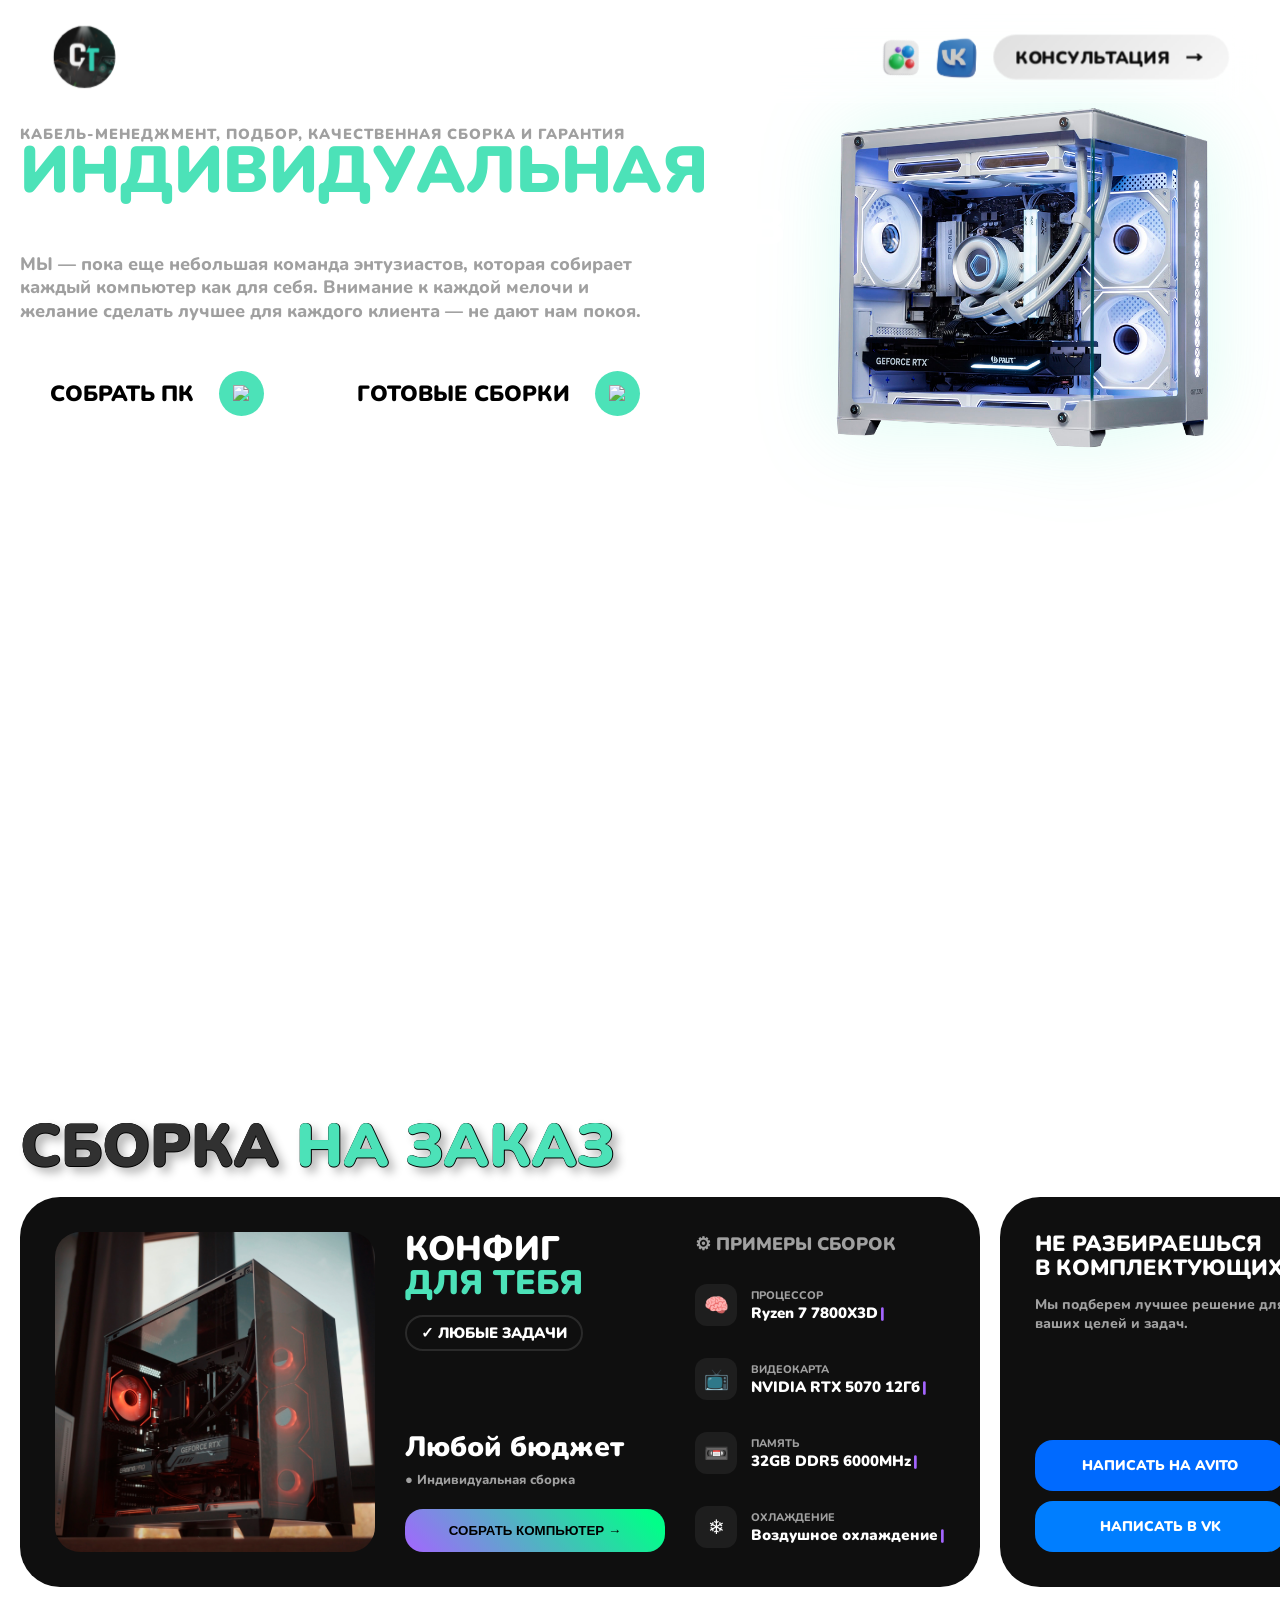
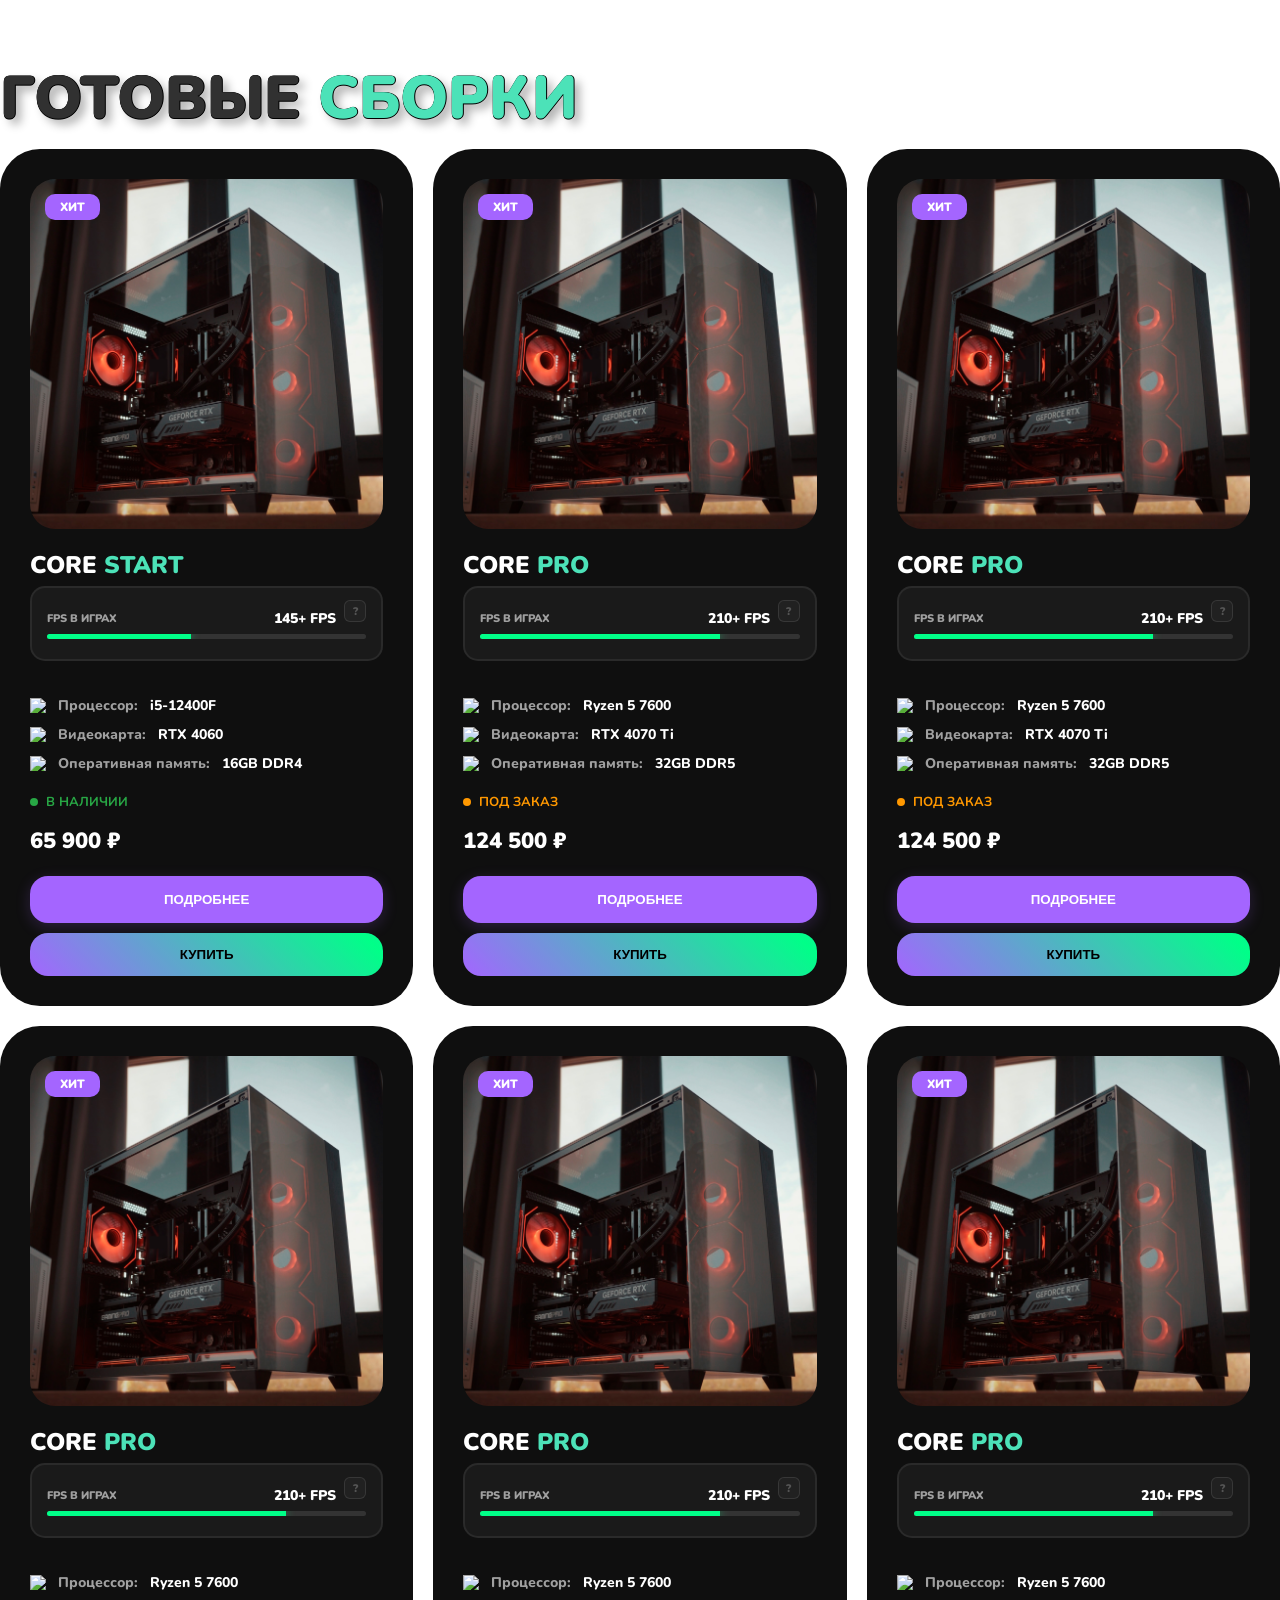
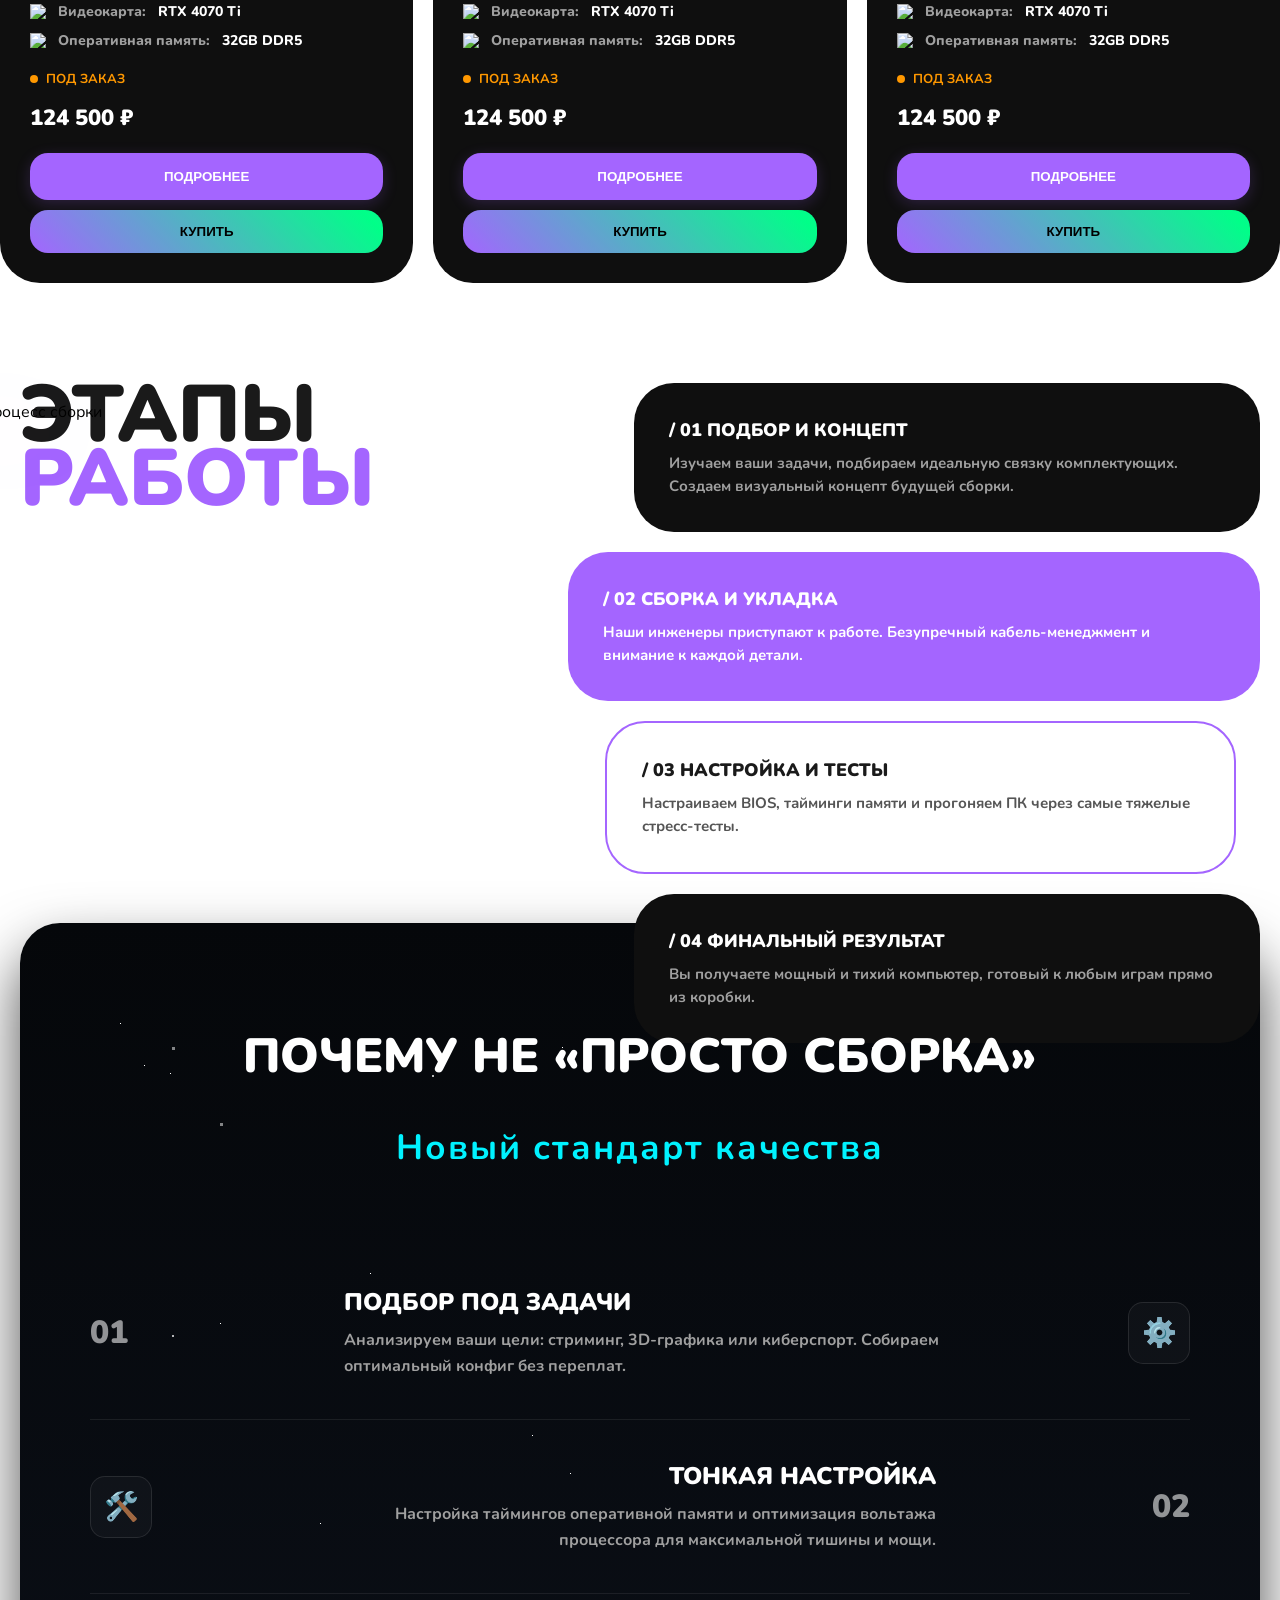
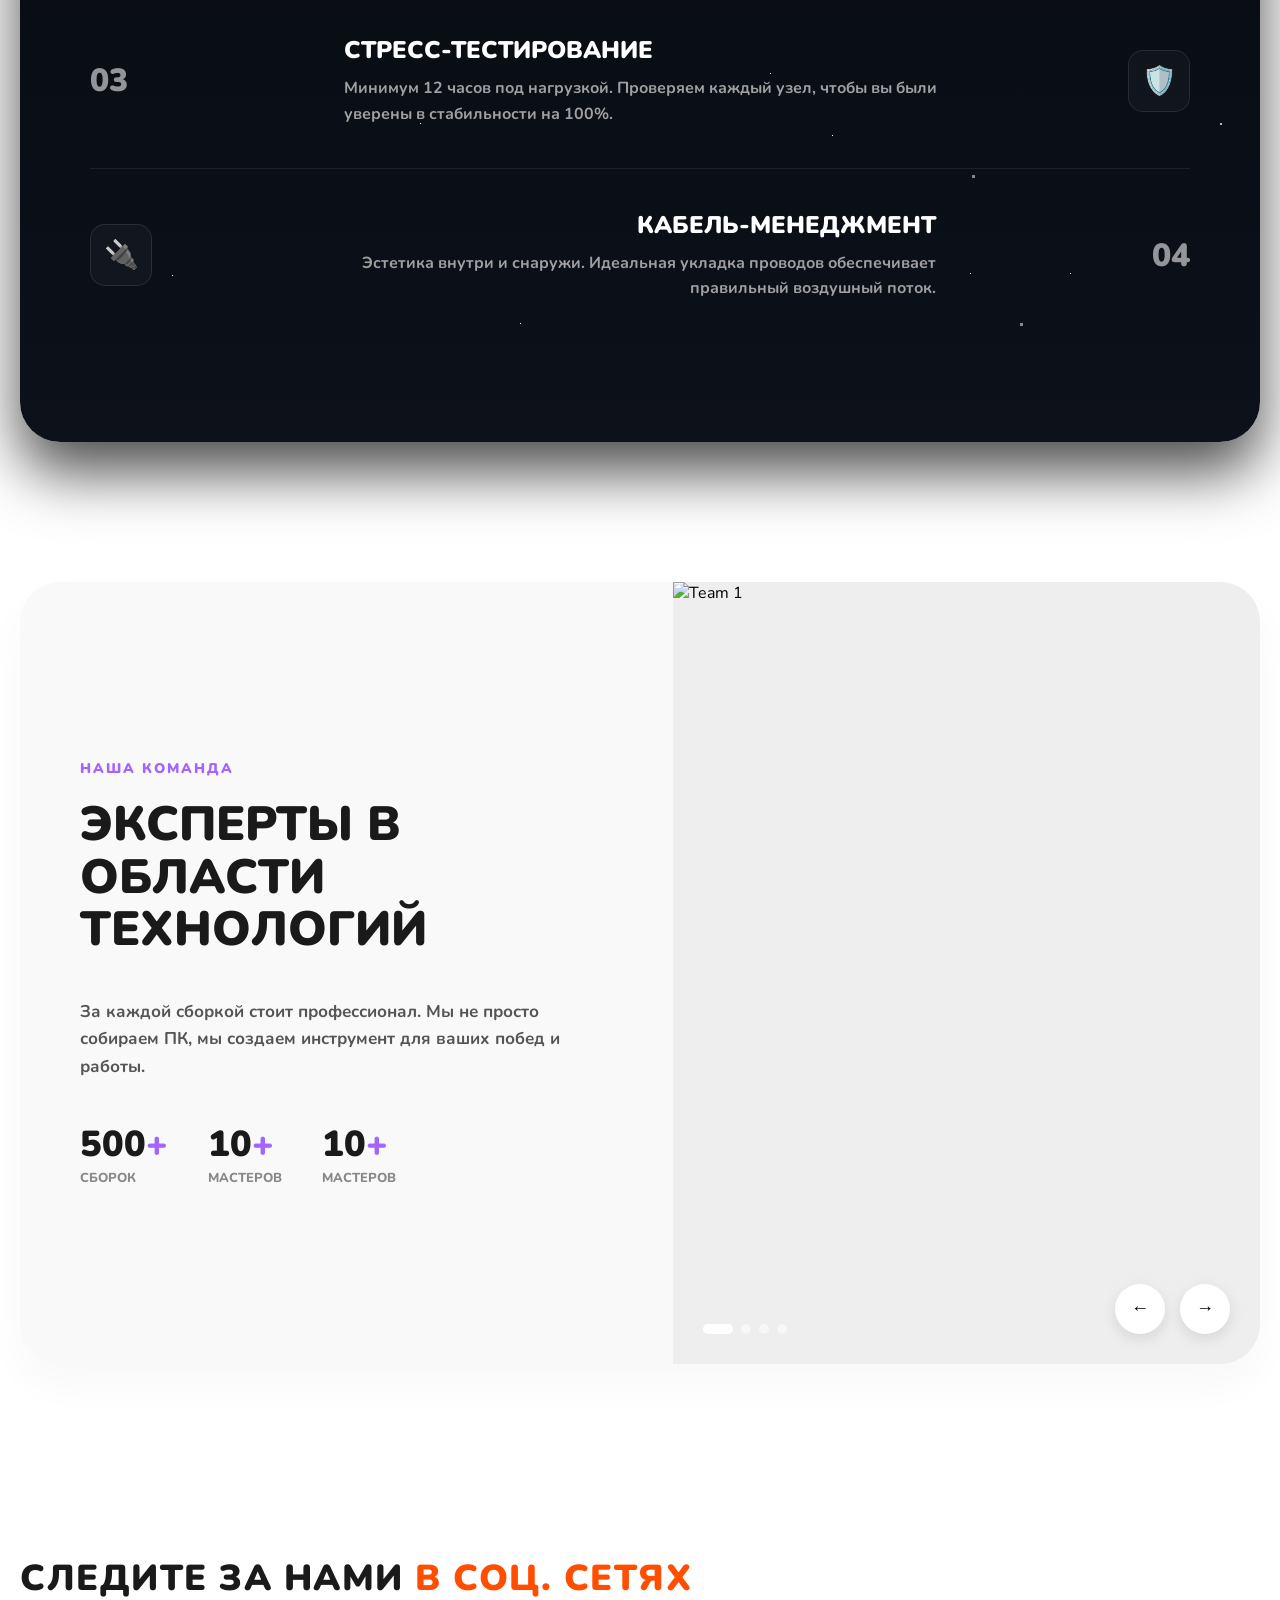
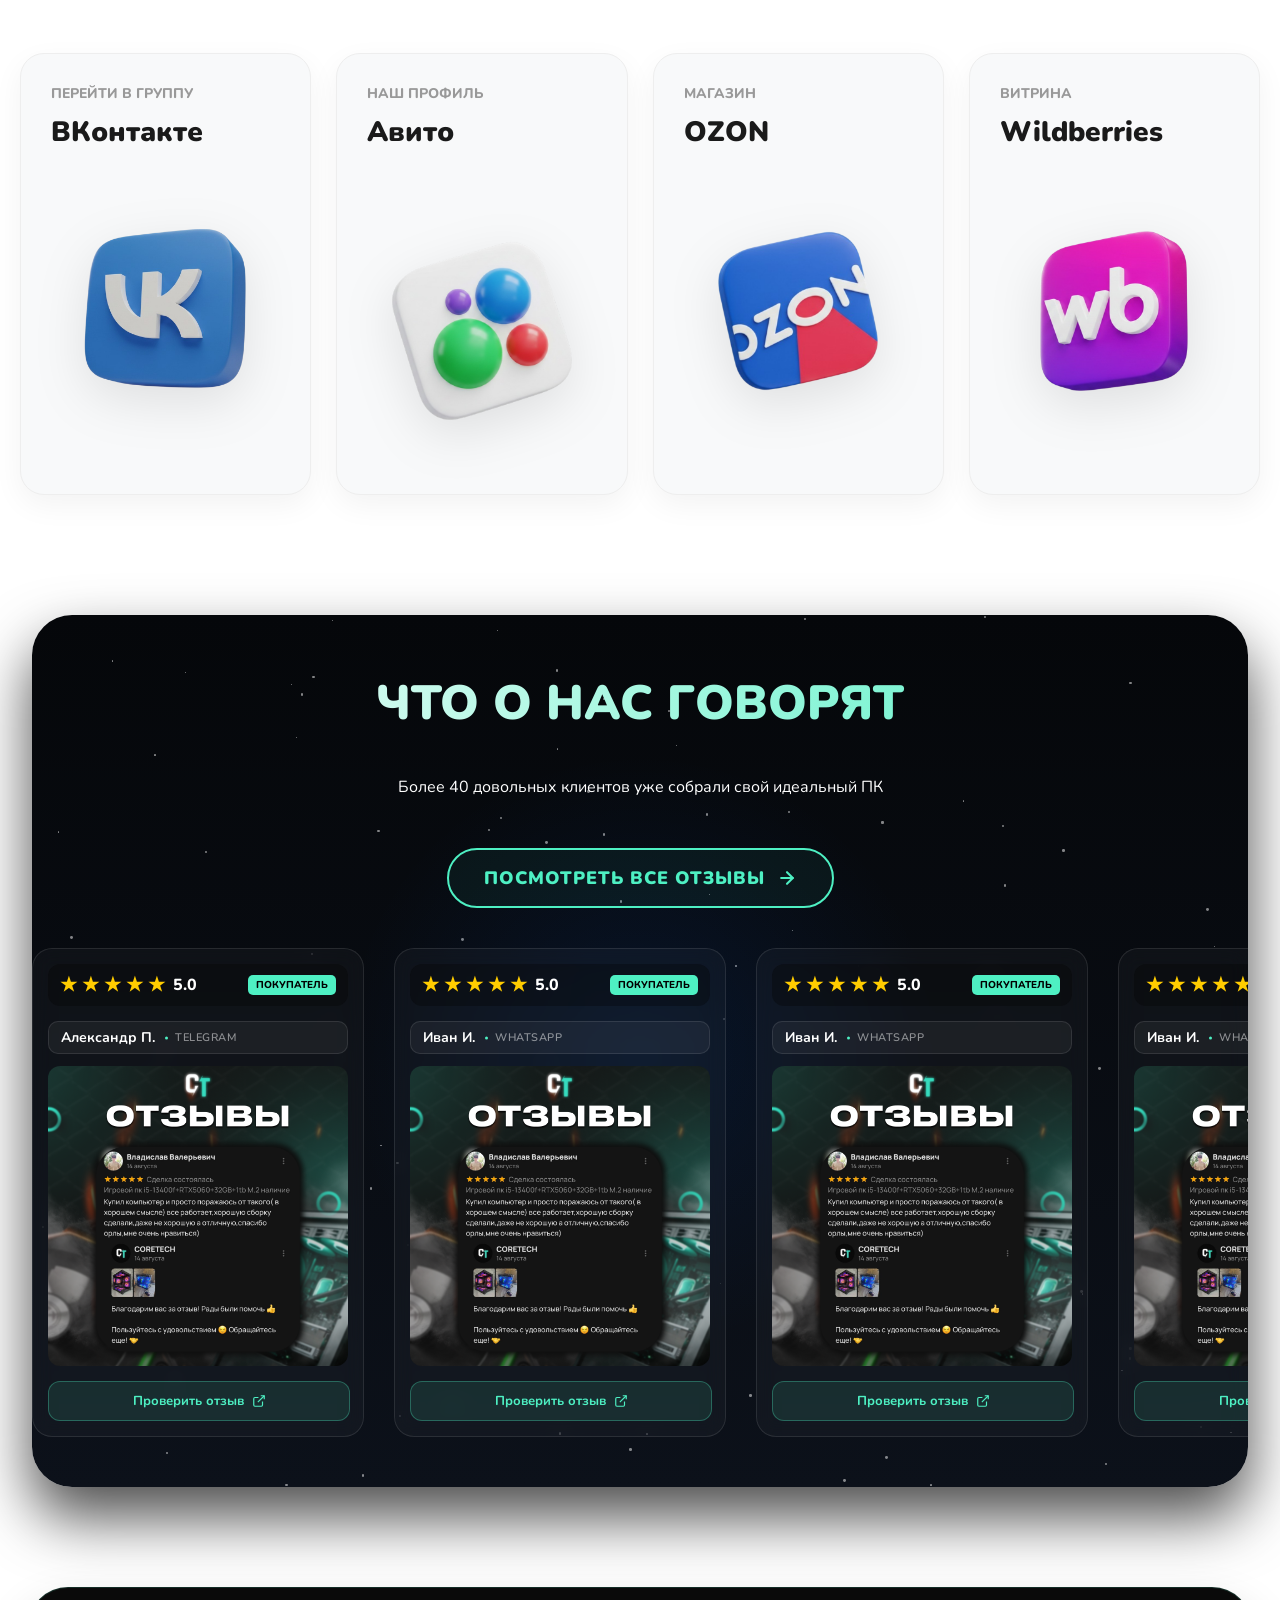
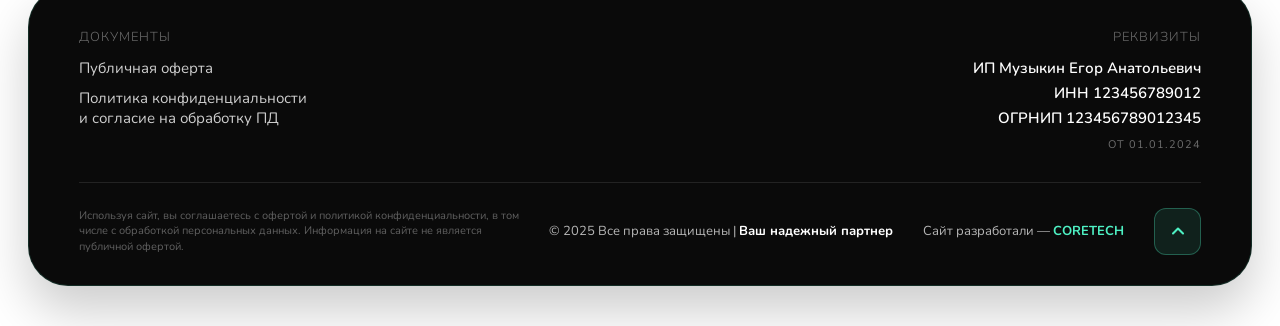
==== CORETECH_SITE/Web/Dev/Anton/index.html @ 1b19d65f "Развернул проект бизнес логики, тестирование Api внутри HTML" ====
<!DOCTYPE html>
<html lang="ru">
<head>
    <meta charset="UTF-8">
    <meta name="viewport" content="width=device-width, initial-scale=1.0">
    <title>Игровые компьютеры от CORETECH</title>
    <link href="https://fonts.googleapis.com/css2?family=Nunito:wght@800;900&display=swap" rel="stylesheet">
</head>
<body>

    <div class="bg-container">
        <div class="main-background"></div>
    </div>

    <style id="header-styles">
        .site-header {
            width: calc(100% - 40px);
            max-width: 1000px; 
            margin: 20px auto; 
            background: rgba(255, 255, 255, 0); /* Прозрачная в начале */
            border-radius: 50px;
            padding: 10px 25px;
            display: flex;
            align-items: center;
            justify-content: space-between;
            box-shadow: 0 4px 20px rgba(0,0,0,0);
            box-sizing: border-box;
            position: fixed;
            top: 0;
            left: 50%;
            /* Добавляем scale(1.05) для увеличения вверху */
            transform: translateX(-50%) scale(1.24); 
            z-index: 9999;
            /* Плавная анимация */
            transition: all 0.6s cubic-bezier(0.16, 1, 0.3, 1);
            backdrop-filter: blur(15px);
        }

        /* Когда скроллим — возвращаем масштаб 1 */
        .site-header.scrolled {
            background: rgba(255, 255, 255, 0.9); /* Делаем белый фон чуть прозрачным (0.9 вместо 1) */
            margin: 10px auto;
            transform: translateX(-50%) scale(1); 
            
            /* ПЛАВНЫЙ ПЕРЕХОД КРАЕВ: */
            /* 1. Блюр фона (уже есть, но закрепим) */
            backdrop-filter: blur(10px);
            -webkit-backdrop-filter: blur(10px);
            
            /* 2. Тень с большим размытием, которая создает эффект "дымки" вокруг */
            box-shadow: 0 10px 50px rgba(0, 0, 0, 0.08); 
            
            /* 3. Тонкая, почти прозрачная граница, чтобы край не был резким */
            border: 1px solid rgba(255, 255, 255, 0.3);
        }

        /* Стили для круглого лого без фильтров */
        .header-logo {
            width: 50px;
            height: 50px;
            border-radius: 50%;
            overflow: hidden;
            border: 2px solid rgba(255,255,255,0.2);
        }

        .header-logo img {
            width: 100%;
            height: 100%;
            object-fit: cover;
            filter: none !important; /* Убираем белый прямоугольник */
        }

        /* ПРИНЦИПИАЛЬНО: Убираем инверсию, которая делала логотип белым прямоугольником */
        .site-header:not(.scrolled) .header-logo img {
            filter: none !important; /* Отключаем негатив/белый цвет */
        }

        /* Изменяем рамку круга, когда шапка становится белой при скролле */
        .site-header.scrolled .header-logo {
            border: 2px solid #f0f0f0;
        }

        .header-nav { display: flex; gap: 17px; }

        .header-nav a {
            text-decoration: none;
            color: #ffffff;
            font-weight: 900;
            font-size: 13px;
            text-transform: uppercase;
            /* Плавность для цвета, рамки и фона */
            transition: all 0.3s ease; 
            /* Отступы, чтобы рамочка не прилипала к буквам */
            padding: 4px 5.5px;
            border-radius: 15px;
            /* Прозрачная рамка, чтобы текст не дергался при наведении */
            border: 1px solid transparent;
            display: inline-block;
        }

        .header-nav a:hover {
            color: #4ef0c3;
            /* Вместо прыжка вверх — появление рамки и легкого фона */
            border: 1px solid rgba(78, 240, 195, 0.4);
            background: rgba(78, 240, 195, 0.1);
            text-shadow: 0 0 15px rgba(78, 240, 195, 0.5);
        }

        .site-header.scrolled .header-nav a {
            color: #1a1a1a;
        }

        /* Рамка для темного режима при скролле */
        .site-header.scrolled .header-nav a:hover {
            border: 1px solid rgba(0, 0, 0, 0.1);
            background: rgba(0, 0, 0, 0.05);
        }

        .header-actions { display: flex; align-items: center; gap: 15px; }

        .social-circle1 {
            width: 30px; height: 30px; border-radius: 50%;
            border: 0px solid rgba(255, 255, 255, 0.3);
            display: flex; align-items: center; justify-content: center;
            transition: all 0.5s cubic-bezier(0.175, 0.885, 0.32, 1.275); /* Пружинистый эффект */
        }

        .social-circle1:hover {
            transform: scale(1.15) rotate(5deg); /* Увеличение и легкий наклон */
            background: rgba(255, 255, 255, 0.1); /* Легкая подсветка фона */
            border-color: #ffffff;
            box-shadow: 0 5px 15px rgba(255, 255, 255, 0.2); /* Тень вокруг круга */
        }

        .social-circle1 img {
            transition: transform 0.4s ease;
        }

        .social-circle1:hover img {
            transform: scale(1.1); /* Сама иконка внутри тоже чуть растет */
        }

        .site-header.scrolled .social-circle1 {
            border: 1px solid #f0f0f0;
        }

        .social-circle1 img { width: 65px; height: 65px; transform: rotate(18deg);}

        .social-circle2 {
            width: 30px; height: 30px; border-radius: 50%;
            border: 0px solid rgba(255, 255, 255, 0.3);
            display: flex; align-items: center; justify-content: center;
            transition: all 0.5s cubic-bezier(0.175, 0.885, 0.32, 1.275); /* Пружинистый эффект */
        }

        .social-circle2:hover {
            transform: scale(1.15) rotate(5deg); /* Увеличение и легкий наклон */
            background: rgba(255, 255, 255, 0.1); /* Легкая подсветка фона */
            border-color: #ffffff;
            box-shadow: 0 5px 15px rgba(255, 255, 255, 0.2); /* Тень вокруг круга */
        }

        .social-circle2 img {
            transition: transform 0.4s ease;
        }

        .social-circle2:hover img {
            transform: scale(1.1); /* Сама иконка внутри тоже чуть растет */
        }

        .site-header.scrolled .social-circle2 {
            border: 1px solid #f0f0f0;
        }

        .social-circle2 img { width: 55px; height: 55px;}

        .btn-consult {
        /* Основные параметры */
        background: linear-gradient(-45deg, #ffffff, #f0f0f0, #ffffff, #e0e0e0);
        background-size: 400% 400%; /* Нужно для анимации перелива */
        color: #0f0f0f;
        padding: 8px 18px;
        border-radius: 30px;
        text-decoration: none;
        font-weight: 900;
        font-size: 14px;
        text-transform: uppercase;
        display: flex;
        align-items: center;
        gap: 10px;
        
        backface-visibility: hidden; /* Скрывает микро-сдвиги задней плоскости */
        transform: translateZ(0);     /* Принудительно включает аппаратное ускорение */
        -webkit-font-smoothing: subpixel-antialiased; /* Улучшает отрисовку шрифта */
        will-change: transform;       /* Подготавливает браузер к анимации */

        transition: transform 0.4s cubic-bezier(0.4, 0, 0.2, 1), 
                    box-shadow 0.4s ease, 
                    background-position 0.5s ease;
        }

        /* Эффект при наведении */
        .btn-consult:hover {
            transform: scale(1.05); /* Чуть-чуть увеличивается */
            background-position: 100% 50%; /* Запускает перелив градиента */
            
            /* Подсветка (внешнее свечение) */
            box-shadow: 0 0 20px rgba(255, 255, 255, 0.6), 
                        0 0 40px rgba(255, 255, 255, 0.2);
            
            color: #000; /* Делаем текст чуть четче */
        }

        /* Состояние кнопки при скролле (когда шапка белая) */
        .site-header.scrolled .btn-consult {
            background: linear-gradient(-45deg, #0f0f0f, #2a2a2a, #0f0f0f, #1a1a1a);
            background-size: 400% 400%;
            color: #ffffff;
            box-shadow: none;
        }

        .site-header.scrolled .btn-consult:hover {
            transform: scale(1.05);
            background-position: 100% 50%;
            /* Подсветка для темной кнопки */
            box-shadow: 0 0 23px rgba(0, 0, 0, 0.2);
        }

        /* Анимация стрелочки внутри кнопки */
        .btn-consult span {
            display: inline-block; /* Обязательно для трансформаций */
            margin-left: 0px;      /* Отступ от текста */
            
            /* РАЗМЕР И ЖИРНОСТЬ */
            font-size: 20px;       /* Увеличивает размер самой стрелки */
            font-weight: 900;      /* Делает её жирнее (если шрифт поддерживает) */
            
            /* ДОПОЛНИТЕЛЬНАЯ ЖИРНОСТЬ (если font-weight не хватает) */
            -webkit-text-stroke: 1px currentColor; /* "Обводка" для придания толщины */
            
            transition: transform 0.3s ease;
            line-height: 1;        /* Чтобы стрелка не задирала высоту кнопки */
        }

        .btn-consult:hover span {
            transform: translateX(4px);
        }

    /* Сама анимация перелива (плавное движение градиента) */
    @keyframes gradientShift {
        0% { background-position: 0% 50%; }
        50% { background-position: 100% 50%; }
        100% { background-position: 0% 50%; }
    }

    /* Применяем анимацию перелива постоянно или только при наведении */
    .btn-consult:hover {
        animation: gradientShift 3s ease infinite;
    }

        .site-header.scrolled .btn-consult {
            background: #0f0f0f;
            color: #ffffff;
        }

        /* Контейнер звезд теперь закреплен на весь экран */
    .star-field {
        position: fixed;
        top: 0;
        left: 0;
        width: 100vw;
        height: 100vh;
        pointer-events: none; /* Пропускает клики мыши сквозь себя */
        overflow: hidden;
        z-index: 0; /* Опускаем на самый нижний слой, чтобы они летели строго за текстом и карточками */
    }

    /* Сама падающая звезда */
    .falling-star {
        position: absolute;
        top: -50px;
        width: 2px;
        height: 50px;
        background: linear-gradient(to bottom, rgba(147, 51, 234, 0), rgba(147, 51, 234, 0.7));
        border-radius: 50%;
        opacity: 0;
        pointer-events: none;
        animation: fall linear infinite;
    }

    /* Светящаяся точка на конце */
    .falling-star::after {
        content: '';
        position: absolute;
        bottom: 0;
        left: 50%;
        transform: translateX(-50%);
        width: 4px;
        height: 4px;
        background: #9333ea;
        border-radius: 50%;
        box-shadow: 0 0 12px 2px rgba(147, 51, 234, 1);
    }

    /* Анимация падения */
    @keyframes fall {
        0% {
            transform: translateY(0) translateX(0) rotate(-25deg);
            opacity: 0;
        }
        10% {
            opacity: 1;
        }
        90% {
            opacity: 1;
        }
        100% {
            /* Изменили на 100vh, чтобы они гарантированно долетали до конца экрана при скролле */
            transform: translateY(105vh) translateX(400px) rotate(-25deg);
            opacity: 0;
        }
    }
    </style>

    <script>
        window.addEventListener('scroll', function() {
            const header = document.querySelector('.site-header');
            if (window.scrollY > 50) {
                header.classList.add('scrolled');
            } else {
                header.classList.remove('scrolled');
            }
        });
    </script>
    
</head>

<body>
    <header class="site-header">
        <div class="header-logo">
            <img src="images/logo_ct.png" alt="CT">
        </div>

        <nav class="header-nav">
            <a href="#">Каталог ПК</a>
            <a href="#">Этапы работы</a>
            <a href="#">Фото</a>
            <a href="#">Команда</a>
            <a href="#">Новости</a>
            <a href="#">Отзывы</a>
        </nav>


        
    <div class="header-actions">
        <div class="social-circle1">
            <a href="https://vk.com/coretech_pc" target="_blank" style="display: flex; width: 100%; height: 100%; align-items: center; justify-content: center; text-decoration: none;">
                <img src="images/mini_logo_avito.png" alt="Avito">
            </a>
        </div>
        
        <div class="social-circle2">
            <a href="https://vk.com/coretech_pc" target="_blank" style="display: flex; width: 100%; height: 100%; align-items: center; justify-content: center; text-decoration: none;">
                <img src="images/mini_logo_vk.png" alt="VK">
            </a>
        </div>
        
        <a href="#" class="btn-consult">
            Консультация <span>→</span>
        </a>
    </div>

    </header>
    <style>
        :root {
            --bg-color: transparent;
            --card-bg: #0f0f0f;
            --accent-purple: #a465ff;
            --accent-mint: #4ce2b8; /* Added for the new Hero section */
            --text-white: #ffffff;
            --text-gray: #a0a0a0;
            --blue-vk: #007eff;
            --blue-avito: #006aff;
        }
        /* Контейнер фона — теперь он не фиксированный, а абсолютный */
        .bg-container {
            position: absolute;
            top: 0;
            left: 0;
            width: 100%;
            height: 110vh; /* Высота чуть больше одного экрана */
            z-index: -1;
            overflow: hidden;
            background: #ffffff; /* Фон страницы под картинкой */
        }

        .main-background {
            position: absolute;
            top: 0;
            left: 0;
            width: 100%;
            height: 100%; /* Картинка занимает весь контейнер */
            background-image: url('images/fon2.png');
            background-size: cover;
            background-position: center top;
            background-repeat: no-repeat;
            
            /* Плавное, многоступенчатое размытие */
            -webkit-mask-image: linear-gradient(to bottom, 
                rgba(0,0,0,1) 0%,      /* Полностью видно в самом верху */
                rgba(0,0,0,1) 50%,     /* Держим плотность до середины первого экрана */
                rgba(0,0,0,0.8) 70%,   /* Начинаем очень легкое затухание */
                rgba(0,0,0,0.3) 85%,   /* Сильное размытие к краю */
                rgba(0,0,0,0) 100%     /* В самом низу — абсолютный ноль (линии не будет) */
            );
            mask-image: linear-gradient(to bottom, 
                rgba(0,0,0,1) 0%, 
                rgba(0,0,0,1) 50%, 
                rgba(0,0,0,0.8) 70%, 
                rgba(0,0,0,0.3) 85%, 
                rgba(0,0,0,0) 100%
            );
        }

/* Убедись, что у body нет своего фона, который все портит */
body {
    background-color: #ffffff !important;
    margin: 0;
    padding: 0;
}
        body {
            overflow-x: hidden;
            font-family: 'Nunito', sans-serif;
            margin: 0;
            padding: 0;
            display: flex;
            flex-direction: column;
            align-items: center; 
            min-height: 100vh;
            background-color: #ffffff;
        }

        

        

        .hero-section {
            width: 100%;
            max-width: 1300px;
            margin: 0 auto;
            padding: 120px 20px 60px 20px;
            display: flex;
            align-items: center;
            justify-content: space-between;
            box-sizing: border-box;
            position: relative;
            height: 1300px; /* Занимает весь экран */
            overflow: hidden;
}

        .container { 
            width: 100%;
            max-width: 100%; 
            background: #ffffff; 
            display: flex;
            flex-direction: column;
            align-items: center;
            box-sizing: border-box;
            margin: 0 auto;
            position: relative;
            z-index: 5;
            padding: 80px 20px;
        }

        /* --- NEW HERO SECTION STYLES --- */
        .hero-section {
            width: 100%;
            max-width: 1300px;
            margin: 0 auto;
            display: flex;
            align-items: center; 
            justify-content: space-between;
            box-sizing: border-box;
            position: relative;
            height: 115vh; /* Высота всего фона */
            padding-bottom: 600px; /* ИЗМЕНЯЙ ЭТО ЧИСЛО, чтобы двигать текст выше или ниже */
            overflow: hidden;
}

        .hero-content { flex: 1; max-width: 750px; z-index: 2; }
        .hero-subtitle 
        { 
            font-size: 14.6px; 
            font-weight: 900; 
            text-transform: uppercase; 
            letter-spacing: 1px; 
            color: var(--text-gray); 
            margin: 0px 0px 0px 0px;
            line-height: 0.5;
            white-space: nowrap
        }        .hero-title 
        { 
            font-size: 65px;
            font-weight: 900; line-height: 1.0; 
            text-transform: uppercase; 
            margin: 0 0 0px 0;
            color:var(--accent-mint);
        }

        .hero-title2 
        { 
            font-size: 50px;
            font-weight: 900; 
            line-height: 1.0; 
            text-transform: uppercase; 
            margin: 0px 0px 0px 120px;
            color: var(--text-white); 
            white-space: nowrap
        }
        .hero-title span { color: var(--accent-mint); }
        .hero-description 
        { 
            font-size: 18px; 
            line-height: 1.3; 
            color: var(--text-gray);
            max-width: 650px;
            margin-bottom: 40px; 
            font-weight: 800; 
        }
        .hero-btns { display: flex; gap: 55px; flex-wrap: wrap; }
        .btn-hero {
            display: flex; align-items: center; gap: 25px; background: #ffffff; color: #000000;
            padding: 8px 8px 8px 30px; border-radius: 60px; text-decoration: none;
            font-weight: 900; font-size: 22px; text-transform: uppercase;
            transition: all 0.3s ease; box-shadow: 0 0 20px rgba(255, 255, 255, 0.15);
        }
        .btn-hero .arrow-icon {
            width: 45px; height: 45px; background: var(--accent-mint); border-radius: 50%;
            display: flex; align-items: center; justify-content: center; transition: transform 0.3s ease;
        }
        .btn-hero .arrow-icon img { width: 18px; height: 18px; }
        .btn-hero:hover { transform: translateY(-5px); box-shadow: 0 10px 30px rgba(78, 240, 195, 0.3); }
        .btn-hero:hover .arrow-icon { transform: rotate(-45deg); }

        .hero-image { flex: 1; display: flex; justify-content: flex-end; align-items: center; position: relative; }
        

        .container { 
            width: 100%;
            max-width: 100%; 
            background: #ffffff00; 
            display: flex;
            flex-direction: column;
            align-items: center;
            box-sizing: border-box;
            margin: 0 auto;
            position: relative;
            z-index: 5;
            padding: 80px 20px;
            padding-bottom: 10px;
            margin-top: -10px;
        }
        .widgets-wrapper, .catalog-section, .container > h1 {
            width: 100%;
            max-width: 1300px;
        }

        h1 {
            font-size: 60px;
            font-weight: 900;
            margin: 0 0 10px 0;
            color: #313131;
            
            /* Идеальная внешняя обводка без заезда внутрь букв */
            text-shadow:
                -0.5px -0.5px 0 #000000,  
                0.5px -0.5px 0 #000000,
                -0.5px  0.5px 0 #000000,
                6px 6px 10px rgba(0, 0, 0, 0.3);
        }

        h1 span { color: var(--accent-mint); }

        .widgets-wrapper {
            display: flex;
            gap: 20px;
            align-items: stretch; 
            width: 100%;
        }

        .card {
            background-color: var(--card-bg);
            border-radius: 40px;
            padding: 35px;
            color: var(--text-white);
            display: flex;
            box-sizing: border-box;
        }

        .main-widget {
            flex: 2.3;
            gap: 30px;
        }

        .pc-image-container {
            width: 320px;
            height: 320px;
            background: #222;
            border-radius: 25px;
            overflow: hidden;
            flex-shrink: 0;
        }

        .pc-image-container img {
            width: 100%;
            height: 100%;
            object-fit: cover;
            display: block;
        }

        .config-info {
            display: flex;
            flex-direction: column;
            justify-content: space-between;
            width: 260px;
            flex-shrink: 0;
        }

        .config-info h2 {
            font-size: 34px;
            font-weight: 900;
            margin: 0;
            text-transform: uppercase;
            line-height: 34px;
        }

        .config-info h2 span { color: var(--accent-mint); }

        .badge {
            display: inline-flex;
            border: 2px solid #2a2a2a;
            border-radius: 30px;
            padding: 6px 14px;
            font-size: 15px;
            font-weight: 900;
            margin-top: 15px;
        }

        .price-text {
            font-size: 28px;
            font-weight: 900;
            margin-bottom: 5px;
        }

        .sub-text {
            color: var(--text-gray);
            font-size: 13px;
            font-weight: 800;
            margin-bottom: 20px;
        }

        .btn-anchor {
            width: 100%;
            padding-top: 15px;
            margin-top: -15px;
        }

        .btn-purple {
            background: linear-gradient(45deg, #a465ff, #00ff88, #a465ff);
            background-size: 200% auto;
            color: #000; text-align: center; padding: 14px; border-radius: 18px;
            font-weight: 900; text-transform: uppercase; display: block;
            border: none; cursor: pointer; width: 100%;
            transition: 0.3s;
            animation: g-shimmer 3s linear infinite;
        }
        @keyframes neonBreathe {
            0%, 100% { box-shadow: 0 0 15px rgba(164, 101, 255, 0.5), 0 0 30px rgba(164, 101, 255, 0.2); }
            50% { box-shadow: 0 0 25px rgba(164, 101, 255, 0.8), 0 0 45px rgba(164, 101, 255, 0.4); }
        }

        .btn-anchor:hover .btn-purple {
            transform: translateY(-3px);
            box-shadow: 0 5px 40px rgba(65, 255, 122, 0.4);
        }

        .specs-list {
            flex-grow: 1;
            display: flex;
            flex-direction: column;
            justify-content: space-between;
            min-width: 250px;
        }

        .specs-header {
            color: var(--text-gray);
            font-size: 18px;
            font-weight: 900;
            margin: 0;
            display: flex;
            align-items: center;
        }

        .spec-item {
            display: flex;
            align-items: center;
            gap: 14px;
            height: 50px;
        }

        .spec-icon {
            width: 42px;
            height: 42px;
            background: #1e1e1e;
            border-radius: 12px;
            display: flex;
            align-items: center;
            justify-content: center;
            font-size: 20px;
        }

        .spec-label { color: var(--text-gray); font-size: 11px; font-weight: 800; }

        /* ИСПРАВЛЕНИЕ: Фиксированная высота для предотвращения прыжков */
        .spec-value { 
            font-weight: 900; 
            font-size: 15px; 
            white-space: pre; 
            min-height: 1.2em; /* Резервируем место под строку */
            display: block;
        }

        /* Дополнительно: эффект курсора (опционально) */
        .spec-value::after {
            content: '|';
            color: var(--accent-purple);
            animation: blink 0.7s infinite;
            margin-left: 2px;
        }

        @keyframes blink {
            50% { opacity: 0; }
        }

        .side-widget {
            flex: 1;
            min-width: 320px;
            flex-direction: column;
            justify-content: space-between;
        }

        .side-widget h3 { font-size: 22px; font-weight: 900; text-transform: uppercase; margin: 0; line-height: 1.1; }
        .side-widget p { color: var(--text-gray); font-size: 14px; font-weight: 800; margin-top: 15px; }

        .social-buttons { display: flex; flex-direction: column; gap: 10px; margin-top: 20px; }

        .btn-social {
            padding: 16px;
            border-radius: 18px;
            color: white;
            font-weight: 900;
            text-decoration: none;
            text-align: center;
            font-size: 14px;
            text-transform: uppercase;
            transition: filter 0.2s ease, transform 0.2s ease;
        }

        .btn-social:hover { filter: brightness(0.7); transform: scale(0.98); }

        .avito { background-color: var(--blue-avito); }
        .vk { background-color: var(--blue-vk); }
    
        /* ПАРАМЕТРЫ УПРАВЛЕНИЯ КАРТИНКОЙ ПК */
        :root {
            --pc-image-offset: 170px;   /* Смещение: >0 вправо, <0 влево */
            --pc-image-width: 162%;    /* Размер картинки (например 100%, 80%, 500px) */
        }

        .hero-image img {
            width: var(--pc-image-width); 
            max-width: none; /* Убираем ограничение, чтобы width работал гибко */
            height: auto;
            transform: translateX(var(--pc-image-offset));
            filter: drop-shadow(0 0 40px rgba(78, 240, 195, 0.2));
            animation: float 5s ease-in-out infinite;
        }

        @keyframes float {
            0%, 100% { transform: translateY(0) translateX(var(--pc-image-offset)) rotate(0deg); }
            50% { transform: translateY(-20px) translateX(var(--pc-image-offset)) rotate(1deg); }
        }

    </style>
    
    <section class="hero-section">
        <div class="hero-content">
            <div class="hero-subtitle">Кабель-менеджмент, подбор, качественная сборка и гарантия</div>
                <div class="hero-title">Индивидуальная</div>
                <div class="hero-title2">Сборка компьютеров</div>
                <div class="hero-description">МЫ — пока еще небольшая команда энтузиастов, которая собирает каждый компьютер как для себя. Внимание к каждой мелочи и желание сделать лучшее для каждого клиента — не дают нам покоя.</div>

                <div class="hero-btns">
                    <a href="#" class="btn-hero">
                        Собрать ПК
                        <div class="arrow-icon">
                            <img src="https://cdn-icons-png.flaticon.com/512/545/545682.png" alt="->">
                        </div>
                    </a>
                    <a href="#" class="btn-hero">
                        Готовые сборки
                        <div class="arrow-icon">
                            <img src="https://cdn-icons-png.flaticon.com/512/545/545682.png" alt="->">
                        </div>
                    </a>
                </div>
            </div>

        <div class="hero-image">
            <img src="images/pc2.png" alt="Custom PC">
        </div>
    </section>

    <div class="container">
        <h1>СБОРКА<span> НА ЗАКАЗ</span></h1>

        <div class="widgets-wrapper">
            <div class="card main-widget">
                <div class="pc-image-container">
                    <img src="images/pc1.jpg" alt="PC Image">
                </div>

                <div class="config-info">
                    <div>
                        <h2>КОНФИГ<br><span>ДЛЯ ТЕБЯ</span></h2>
                        <div class="badge">✓ ЛЮБЫЕ ЗАДАЧИ</div>
                    </div>
                    <div>
                        <div class="price-text">Любой бюджет</div>
                        <div class="sub-text">● Индивидуальная сборка</div>
                        <div class="btn-anchor">
                            <button class="btn-purple">
                                Собрать компьютер <span>→</span>
                            </button>
                        </div>
                    </div>
                </div>

                <div class="specs-list">
                    <div class="specs-header">⚙ ПРИМЕРЫ СБОРОК</div>
                    <div class="spec-item">
                        <div class="spec-icon">🧠</div>
                        <div>
                            <div class="spec-label">ПРОЦЕССОР</div>
                            <div class="spec-value" id="cpu-val"></div>
                        </div>
                    </div>
                    <div class="spec-item">
                        <div class="spec-icon">📺</div>
                        <div>
                            <div class="spec-label">ВИДЕОКАРТА</div>
                            <div class="spec-value" id="gpu-val"></div>
                        </div>
                    </div>
                    <div class="spec-item">
                        <div class="spec-icon">📼</div>
                        <div>
                            <div class="spec-label">ПАМЯТЬ</div>
                            <div class="spec-value" id="ram-val"></div>
                        </div>
                    </div>
                    <div class="spec-item">
                        <div class="spec-icon">❄</div>
                        <div>
                            <div class="spec-label">ОХЛАЖДЕНИЕ</div>
                            <div class="spec-value" id="cool-val"></div>
                        </div>
                    </div>
                </div>
            </div>

            <div class="card side-widget">
                <div>
                    <h3>Не разбираешься<br>в&nbsp;комплектующих?</h3>
                    <p>Мы подберем лучшее решение для ваших целей и задач.</p>
                </div>
                
                <div class="social-buttons">
                    <a href="https://vk.com/coretech_pc" class="btn-social avito">Написать на Avito</a>
                    <a href="https://vk.com/coretech_pc" class="btn-social vk">Написать в VK</a>
                </div>
            </div>
        </div>
    </div>

    <script>
        /*TODO: Сделать наполнение через Api, Добавить фотографии в наполнение и их плавное переключение*/
        const builds = [
            {
                cpu: "Ryzen 7 7800X3D",
                gpu: "NVIDIA RTX 5070 12Гб",
                ram: "32GB DDR5 6000MHz",
                cooling: "Воздушное охлаждение"
            },
            {
                cpu: "Core i5-13600K",
                gpu: "RTX 4060 Ti 16GB",
                ram: "16GB DDR4 3600MHz",
                cooling: "СЖО 240mm"
            },
            {
                cpu: "Ryzen 5 7600X",
                gpu: "Radeon RX 7800 XT",
                ram: "32GB DDR5 5200MHz",
                cooling: "DeepCool AK620"
            },
            {
                cpu: "Core i9-14900K",
                gpu: "RTX 4090 24GB",
                ram: "64GB DDR5 7200MHz",
                cooling: "Кастомная СЖО"
            }
        ];

        let currentBuildIndex = 0;
        const typingSpeed = 40;   
        const erasingSpeed = 20;  
        const pauseTime = 2500;   

        async function typeText(element, text) {
            for (let i = 0; i <= text.length; i++) {
                element.textContent = text.substring(0, i);
                await new Promise(res => setTimeout(res, typingSpeed));
            }
        }

        async function eraseText(element) {
            let text = element.textContent;
            for (let i = text.length; i >= 0; i--) {
                element.textContent = text.substring(0, i);
                await new Promise(res => setTimeout(res, erasingSpeed));
            }
        }

        async function updateBuilds() {
            const specs = [
                { id: 'cpu-val', key: 'cpu' },
                { id: 'gpu-val', key: 'gpu' },
                { id: 'ram-val', key: 'ram' },
                { id: 'cool-val', key: 'cooling' }
            ];

            while (true) {
                const build = builds[currentBuildIndex];

                // Печатаем
                const promises = specs.map(spec => {
                    const el = document.getElementById(spec.id);
                    return typeText(el, build[spec.key]);
                });
                await Promise.all(promises);

                await new Promise(res => setTimeout(res, pauseTime));

                // Стираем
                const erasePromises = specs.map(spec => {
                    const el = document.getElementById(spec.id);
                    return eraseText(el);
                });
                await Promise.all(erasePromises);

                currentBuildIndex = (currentBuildIndex + 1) % builds.length;
            }
        }

        window.addEventListener('DOMContentLoaded', updateBuilds);
    </script>
    
<div class="catalog-section">
    <style>
        .catalog-section {
            width: 100%;
            max-width: 1300px; 
            margin: 60px auto;
            font-family: 'Nunito', sans-serif;
            box-sizing: border-box;
        }

        .catalog-grid {
            display: grid;
            grid-template-columns: repeat(3, 1fr); 
            gap: 20px;
        }

        /* ИЗМЕНЕНИЯ ТУТ: Горизонтальный свайп для мобилок */
        @media (max-width: 900px) {
            .catalog-grid { 
                display: flex; /* Карточки в ряд */
                grid-template-columns: none; 
                overflow-x: auto; /* Включаем прокрутку */
                scroll-snap-type: x mandatory; /* Магнитный эффект */
                padding: 10px 20px 40px 20px; 
                gap: 15px;
                -webkit-overflow-scrolling: touch;
            }
            
            .catalog-grid::-webkit-scrollbar {
                display: none; /* Прячем полосу прокрутки */
            }

            .product-card { 
                min-width: 85vw; /* Ширина карточки почти на весь экран */
                scroll-snap-align: center; /* Центровка при свайпе */
                transform: none !important; /* Убираем ховер-эффект, чтобы не дергалось */
            }
        }

        .product-card {
            background: #0f0f0f;
            border-radius: 40px;
            padding: 30px;
            color: #fff;
            display: flex;
            flex-direction: column;
            position: relative;
            box-sizing: border-box;
            transition: transform 0.3s ease;
        }

        .product-card:hover { transform: translateY(-5px); }

        .badge-hit {
            position: absolute;
            top: 45px; left: 45px;
            background: #a465ff; color: #fff;
            padding: 5px 15px; border-radius: 10px;
            font-size: 12px; font-weight: 900; z-index: 10;
            text-transform: uppercase;
        }

        /* Статусы */
        .status {
            font-weight: 700; font-size: 13px; text-transform: uppercase;
            margin-bottom: 15px; display: flex; align-items: center; gap: 8px;
        }
        .status::before {
            content: ""; display: inline-block; width: 8px; height: 8px; border-radius: 50%; background-color: currentColor;
        }
        .status.in-stock { color: #28a745; }
        .status.on-order { color: #ff9800; }

        /* Виджет FPS */
        .fps-widget {
            position: relative; width: 100%; height: 75px; border-radius: 15px;
            margin-bottom: 20px; cursor: pointer; overflow: hidden; background: #2a2a2a; 
            display: flex; align-items: center; justify-content: center;
        }
        .fps-widget::before {
            content: ''; position: absolute; width: 150%; height: 300%;
            background: conic-gradient(#a465ff, #00ff88, transparent 30%);
            animation: rotate-border 3s linear infinite; opacity: 0; transition: opacity 0.3s ease;
        }
        .fps-widget:hover::before { opacity: 1; }
        
        .fps-inner {
            position: absolute; top: 2px; left: 2px; right: 2px; bottom: 2px;
            background: #1a1a1a; border-radius: 13px; z-index: 2;
            padding: 12px 15px; display: flex; flex-direction: column; justify-content: center; gap: 6px;
        }

        .fps-help-icon {
            position: absolute;
            top: 12px;
            right: 15px;
            width: 20px;
            height: 20px;
            border: 1px solid rgba(255, 255, 255, 0.1);
            border-radius: 6px;
            display: flex;
            align-items: center;
            justify-content: center;
            font-size: 11px;
            font-weight: 900;
            color: #555;
            transition: all 0.3s ease;
            background: rgba(255,255,255,0.03);
        }
        .fps-widget:hover .fps-help-icon {
            color: #a465ff;
            border-color: #a465ff;
            background: rgba(164, 101, 255, 0.15);
            transform: rotate(10deg);
        }

        @keyframes rotate-border { from { transform: rotate(0deg); } to { transform: rotate(360deg); } }

        .fps-header { display: flex; justify-content: space-between; align-items: center; font-size: 11px; font-weight: 900; color: #a0a0a0; padding-right: 30px; }
        .fps-number { color: #fff; font-size: 14px; }
        .fps-bar-bg { width: 100%; height: 5px; background: #333; border-radius: 10px; overflow: hidden; }
        .fps-bar-fill {
            height: 100%; background: #00ff88; box-shadow: 0 0 10px rgba(0, 255, 136, 0.6);
            animation: fill-reverse 2s ease-in-out infinite alternate; transform-origin: left;
        }
        @keyframes fill-reverse { 0% { transform: scaleX(0.1); } 100% { transform: scaleX(1); } }

        .product-image { width: 100%; height: 350px; background: #1e1e1e; border-radius: 25px; margin-bottom: 20px; overflow: hidden; }
        .product-image img { width: 100%; height: 100%; object-fit: cover; }
        .product-name { font-size: 24px; font-weight: 900; margin-bottom: 5px; text-transform: uppercase; }
        .product-name span { color: var(--accent-mint); }
        .product-mini-specs { display: flex; flex-direction: column; gap: 10px; margin: 15px 0 20px 0; flex-grow: 1; }
        .mini-spec { display: flex; align-items: center; gap: 12px; font-size: 14px; color: #a0a0a0; font-weight: 800; }
        .spec-icon-img { height: 1.1em; width: auto; }
        .mini-spec span { color: #fff; }
        .product-price { font-size: 22px; font-weight: 900; margin-bottom: 20px; }

        .btn-card { 
            background: #a465ff; color: #fff; text-align: center; 
            padding: 16px; border-radius: 18px; text-decoration: none; 
            font-weight: 900; text-transform: uppercase; display: block; 
            transition: all 0.3s cubic-bezier(0.175, 0.885, 0.32, 1.275);
            border: none; cursor: pointer; width: 100%;
            box-shadow: 0 4px 15px rgba(164, 101, 255, 0.2);
            margin-bottom: 10px;
        }
        .btn-card:hover { 
            background: #8e47ff; transform: scale(1.03);
            box-shadow: 0 8px 25px rgba(164, 101, 255, 0.5);
        }

        /* КНОПКА КУПИТЬ С ГРАДИЕНТОМ И АНИМАЦИЕЙ */
        .g-btn-buy {
            background: linear-gradient(45deg, #a465ff, #00ff88, #a465ff);
            background-size: 200% auto;
            color: #000; text-align: center; padding: 14px; border-radius: 18px;
            font-weight: 900; text-transform: uppercase; display: block;
            border: none; cursor: pointer; width: 100%;
            transition: 0.3s;
            animation: g-shimmer 3s linear infinite;
        }
        .g-btn-buy:hover { transform: scale(1.03); filter: brightness(1.1); }
        @keyframes g-shimmer { 0% { background-position: 0% 50%; } 50% { background-position: 100% 50%; } 100% { background-position: 0% 50%; } }

        /* СТИЛИ МОДАЛКИ ОФОРМЛЕНИЯ */
        .g-modal-overlay {
            display: none; position: fixed; top: 0; left: 0; width: 100%; height: 100%;
            background: rgba(0,0,0,0.85); z-index: 10001; align-items: center; justify-content: center;
            backdrop-filter: blur(10px); font-family: 'Nunito', sans-serif;
        }
        .g-modal-body {
            background: #fff; color: #000; padding: 35px; border-radius: 35px;
            max-width: 500px; width: 92%; position: relative;
        }
        .g-modal-body h2 { font-size: 28px; font-weight: 900; margin: 0 0 10px; text-transform: uppercase; }
        .g-copy-area {
            background: #f4f4f4; color: #333; padding: 20px; border-radius: 20px;
            font-family: monospace; font-size: 13px; margin: 20px 0; white-space: pre-line;
            border: 1px dashed #ccc; line-height: 1.5;
        }
        .g-btn-row { display: grid; grid-template-columns: 1fr 1fr 1fr; gap: 10px; }
        .g-action-btn {
            background: #000; color: #fff; border-radius: 50px; padding: 12px;
            font-weight: 800; text-decoration: none; text-align: center; font-size: 12px;
            display: flex; align-items: center; justify-content: center; gap: 5px;
        }
        .g-btn-copy { background: #a465ff; cursor: pointer; border: none; }

        /* МОДАЛЬНЫЕ ОКНА (твои) */
        .custom-modal {
            display: none; position: fixed; top: 0; left: 0; width: 100%; height: 100%;
            background: rgba(0,0,0,0.9); z-index: 9999; align-items: center; justify-content: center;
            backdrop-filter: blur(8px);
        }
        .modal-content {
            background: #111; padding: 40px; border-radius: 30px; max-width: 500px; width: 90%;
            position: relative; border: 1px solid #a465ff33; color: #fff;
        }
        .close-modal {
            position: absolute; top: 20px; right: 20px; font-size: 30px; color: #666;
            cursor: pointer; transition: 0.3s;
        }
        .close-modal:hover { color: #fff; }
        .modal-title { font-size: 26px; font-weight: 900; margin-bottom: 25px; color: #a465ff; text-transform: uppercase; }
        .info-row {
            display: flex; justify-content: space-between; padding: 14px 0;
            border-bottom: 1px solid #222; font-weight: 600; font-size: 14px;
        }
        .info-label { color: #a0a0a0; }
        .info-value { color: #fff; text-align: right; }
        .info-value.highlight { color: #00ff88; }
    </style>

<!-- БЛОК КАРТОЧКИ ТОВАРОВ -->
<h1>ГОТОВЫЕ<span> СБОРКИ</span></h1>

<div class="catalog-grid" id="js-catalog-grid"></div>

<div id="infoModal" class="custom-modal">
    <div class="modal-content">
        <span class="close-modal" onclick="closeModal()">&times;</span>
        <div id="modalTitle" class="modal-title">Инфо</div>
        <div id="modalDataContainer"></div>
    </div>
</div>

<div id="gBuyModal" class="g-modal-overlay">
    <div class="g-modal-body">
        <div style="position:absolute; top:20px; right:20px; cursor:pointer; font-size:24px; font-weight:bold;" onclick="gCloseBuy()">×</div>
        <h2>Оформление</h2>
        <p style="font-size:14px; margin-bottom:15px;">Текст вашей заявки:</p>
        <div class="g-copy-area" id="gOrderText"></div>
        <div class="g-btn-row">
            <button class="g-action-btn g-btn-copy" onclick="gCopyText()">
                <span id="gCopyStatus">КОПИРОВАТЬ</span>
            </button>
            <a href="#" class="g-action-btn">AVITO</a>
            <a href="#" class="g-action-btn">VK</a>
        </div>
    </div>
</div>

<script>
    // 1. СНАЧАЛА ОБЪЯВЛЯЕМ ПЕРЕМЕННЫЕ И ФУНКЦИИ МОДАЛОК
    const modal = document.getElementById('infoModal');
    const title = document.getElementById('modalTitle');
    const container = document.getElementById('modalDataContainer');
    const pcDataStorage = {};

    function openFpsModal(pcName, games) {
        title.innerText = pcName + ' - Производительность';
        container.innerHTML = '';
        for (let game in games) {
            container.innerHTML += `<div class="info-row"><span class="info-label">${game}</span><span class="info-value highlight">${games[game]}</span></div>`;
        }
        modal.style.display = 'flex';
    }

    function openSpecsModal(btn, extraSpecs) {
        const card = btn.closest('.product-card');
        const pcName = card.querySelector('.product-name').innerText;
        title.innerText = pcName + ' - Конфигурация';
        container.innerHTML = '';
        
        let fullSpecsList = [];
        const miniSpecs = card.querySelectorAll('.mini-spec');
        miniSpecs.forEach(spec => {
            const text = spec.innerText.split(':');
            const label = text[0].trim();
            const value = text[1] ? text[1].trim() : '';
            fullSpecsList.push(`${label}: ${value}`);
            container.innerHTML += `<div class="info-row"><span class="info-label">${label}</span><span class="info-value">${value}</span></div>`;
        });

        for (let part in extraSpecs) {
            fullSpecsList.push(`${part}: ${extraSpecs[part]}`);
            container.innerHTML += `<div class="info-row"><span class="info-label">${part}</span><span class="info-value">${extraSpecs[part]}</span></div>`;
        }

        pcDataStorage[pcName] = fullSpecsList;
        modal.style.display = 'flex';
    }

    function closeModal() { modal.style.display = 'none'; }

    function gOpenBuy(btn) {
        const card = btn.closest('.product-card');
        const pcName = card.querySelector('.product-name').innerText;
        const pcPrice = card.querySelector('.product-price').innerText;
        
        if (!pcDataStorage[pcName]) {
            const detailBtn = card.querySelector('.btn-card');
            const originalDisplay = modal.style.display;
            detailBtn.click(); 
            modal.style.display = originalDisplay; 
        }

        const specs = pcDataStorage[pcName] || [];
        let pcSpecsText = specs.map(s => "• " + s).join("\n");
        const finalMessage = `— ЗАЯВКА НА ПК —\n\nСборка: ${pcName}\nЦена: ${pcPrice}\n\nПолная конфигурация:\n${pcSpecsText}`;
        
        document.getElementById('gOrderText').innerText = finalMessage;
        document.getElementById('gBuyModal').style.display = 'flex';
    }

    function gCloseBuy() { document.getElementById('gBuyModal').style.display = 'none'; }

    function gCopyText() {
        const text = document.getElementById('gOrderText').innerText;
        navigator.clipboard.writeText(text).then(() => {
            const btn = document.getElementById('gCopyStatus');
            btn.innerText = 'ГОТОВО!';
            setTimeout(() => btn.innerText = 'КОПИРОВАТЬ', 2000);
        });
    }

    window.onclick = (e) => { 
        if (e.target == modal) closeModal(); 
        if (e.target.id == 'gBuyModal') gCloseBuy();
    }

    // 2. ДАННЫЕ ДЛЯ КАТАЛОГА ТОВАРОВ
    // TODO: Сделать наполнение каталога через Api
    const myComputers = [
        {
            name: "CORE START",
            isHit: true,
            image: "images/pc1.jpg",
            fpsNumber: "145+ FPS",
            fpsBarWidth: "45%",
            fpsModal: { 'CS 2': '320 FPS', 'Dota 2': '240 FPS', 'Atomic Heart': '90 FPS' },
            cpu: "i5-12400F",
            gpu: "RTX 4060",
            ram: "16GB DDR4",
            statusClass: "in-stock",
            statusText: "В наличии",
            price: "65 900 ₽",
            specsModal: { 'Накопитель': '500GB NVMe', 'Блок питания': '600W 80+', 'Материнская плата': 'B650' }
        },
        {
            name: "CORE PRO",
            isHit: true,
            image: "images/pc1.jpg",
            fpsNumber: "210+ FPS",
            fpsBarWidth: "75%",
            fpsModal: { 'Cyberpunk': '85 FPS', 'Warzone': '140 FPS' },
            cpu: "Ryzen 5 7600",
            gpu: "RTX 4070 Ti",
            ram: "32GB DDR5",
            statusClass: "on-order",
            statusText: "Под заказ",
            price: "124 500 ₽",
            specsModal: { 'SSD': '1TB Gen4', 'Охлаждение': 'СЖО 240мм', 'Материнская плата': 'B650' }
        },
        {
            name: "CORE PRO",
            isHit: true,
            image: "images/pc1.jpg",
            fpsNumber: "210+ FPS",
            fpsBarWidth: "75%",
            fpsModal: { 'Cyberpunk': '85 FPS', 'Warzone': '140 FPS' },
            cpu: "Ryzen 5 7600",
            gpu: "RTX 4070 Ti",
            ram: "32GB DDR5",
            statusClass: "on-order",
            statusText: "Под заказ",
            price: "124 500 ₽",
            specsModal: { 'SSD': '1TB Gen4', 'Охлаждение': 'СЖО 240мм', 'Материнская плата': 'B650' }
        },
        {
            name: "CORE PRO",
            isHit: true,
            image: "images/pc1.jpg",
            fpsNumber: "210+ FPS",
            fpsBarWidth: "75%",
            fpsModal: { 'Cyberpunk': '85 FPS', 'Warzone': '140 FPS' },
            cpu: "Ryzen 5 7600",
            gpu: "RTX 4070 Ti",
            ram: "32GB DDR5",
            statusClass: "on-order",
            statusText: "Под заказ",
            price: "124 500 ₽",
            specsModal: { 'SSD': '1TB Gen4', 'Охлаждение': 'СЖО 240мм', 'Материнская плата': 'B650' }
        },
        {
            name: "CORE PRO",
            isHit: true,
            image: "images/pc1.jpg",
            fpsNumber: "210+ FPS",
            fpsBarWidth: "75%",
            fpsModal: { 'Cyberpunk': '85 FPS', 'Warzone': '140 FPS' },
            cpu: "Ryzen 5 7600",
            gpu: "RTX 4070 Ti",
            ram: "32GB DDR5",
            statusClass: "on-order",
            statusText: "Под заказ",
            price: "124 500 ₽",
            specsModal: { 'SSD': '1TB Gen4', 'Охлаждение': 'СЖО 240мм', 'Материнская плата': 'B650' }
        },
        {
            name: "CORE PRO",
            isHit: true,
            image: "images/pc1.jpg",
            fpsNumber: "210+ FPS",
            fpsBarWidth: "75%",
            fpsModal: { 'Cyberpunk': '85 FPS', 'Warzone': '140 FPS' },
            cpu: "Ryzen 5 7600",
            gpu: "RTX 4070 Ti",
            ram: "32GB DDR5",
            statusClass: "on-order",
            statusText: "Под заказ",
            price: "124 500 ₽",
            specsModal: { 'SSD': '1TB Gen4', 'Охлаждение': 'СЖО 240мм', 'Материнская плата': 'B650' }
        }
    ];

    // 3. ФУНКЦИЯ СБОРКИ
    function buildCatalog() {
        const grid = document.getElementById('js-catalog-grid');
        if (!grid) return;
        
        grid.innerHTML = ''; 

        myComputers.forEach(pc => {
            const badge = pc.isHit ? `<div class="badge-hit">ХИТ</div>` : '';
            
            const fpsDataStr = JSON.stringify(pc.fpsModal).replace(/"/g, '&quot;');
            const specsDataStr = JSON.stringify(pc.specsModal).replace(/"/g, '&quot;');
            
            const nameArray = pc.name.split(' ');
            const mainName = nameArray[0] || '';
            const subName = nameArray.slice(1).join(' ') || '';
            const titleHtml = subName ? `${mainName} <span>${subName}</span>` : mainName;

            const cardStructure = `
                <div class="product-card">
                    ${badge}
                    <div class="product-image"><img src="${pc.image}"></div>
                    <div class="product-name">${titleHtml}</div>
                    
                    <div class="fps-widget" onclick="openFpsModal('${pc.name}', ${fpsDataStr})">
                        <div class="fps-inner">
                            <div class="fps-help-icon">?</div>
                            <div class="fps-header"><span>FPS В ИГРАХ</span><span class="fps-number">${pc.fpsNumber}</span></div>
                            <div class="fps-bar-bg"><div class="fps-bar-fill" style="width: ${pc.fpsBarWidth};"></div></div>
                        </div>
                    </div>
                    
                    <div class="product-mini-specs">
                        <div class="mini-spec"><img src="images/cpu.png" class="spec-icon-img"> Процессор: <span>${pc.cpu}</span></div>
                        <div class="mini-spec"><img src="images/gpu.png" class="spec-icon-img"> Видеокарта: <span>${pc.gpu}</span></div>
                        <div class="mini-spec"><img src="images/ram.png" class="spec-icon-img"> Оперативная память: <span>${pc.ram}</span></div>
                    </div>
                    
                    <div class="status ${pc.statusClass}">${pc.statusText}</div>
                    <div class="product-price">${pc.price}</div>
                    
                    <button class="btn-card" onclick="openSpecsModal(this, ${specsDataStr})">Подробнее</button>
                    <button class="g-btn-buy" onclick="gOpenBuy(this)">Купить</button>
                </div>
            `;
            
            grid.insertAdjacentHTML('beforeend', cardStructure);
        });
    }

    document.addEventListener('DOMContentLoaded', buildCatalog);
</script>

<!-- БЛОК ЭТАПЫ РАБОТЫ -->
<section class="steps-section">
    <style>
        :root {
            /* НАСТРОЙКИ КАРТИНКИ ПК (pc3.png) */
            --steps-pc-width: 100%;    /* Ширина картинки */
            --steps-pc-offset-x: -10%;  /* Смещение по горизонтали (<0 влево, >0 вправо) */
            --steps-pc-offset-y: -150px;  /* Смещение по вертикали */
        }

        .steps-section {
            width: 100%;
            max-width: 1300px;
            margin: 80px auto;
            padding: 20px;
            box-sizing: border-box;
            font-family: 'Nunito', sans-serif;
            display: flex;
            justify-content: space-between;
            align-items: flex-start;
            gap: 40px;
            margin-bottom: -200px;
        }

        .steps-visual {
            flex: 1;
            position: sticky;
            top: 100px;
            display: flex;
            flex-direction: column;
            z-index: 2;
        }

        .steps-visual h2 {
            font-size: 80px;
            font-weight: 900;
            line-height: 0.8;
            text-transform: uppercase;
            margin: 0 0 40px 0;
            color: #1a1a1a;
        }

        .steps-visual h2 span {
            color: var(--accent-purple);
            display: block;
        }

        .steps-pc-image {
            /* Применяем настройки из переменных выше */
            width: var(--steps-pc-width);
            height: auto;
            transform: translate(var(--steps-pc-offset-x), var(--steps-pc-offset-y));
            filter: drop-shadow(0 20px 50px rgba(164, 101, 255, 0.15));
            display: block;
        }

        .steps-content {
            flex: 1.2;
            display: flex;
            flex-direction: column;
            gap: 20px;
            z-index: 1;
        }

        .step-item {
            border-radius: 40px;
            padding: 35px;
            color: #ffffff;
            transition: transform 0.3s ease;
        }

        .step-item:hover { transform: translateX(-10px); }

        .step-01 { background-color: #0f0f0f; width: 85%; align-self: flex-end; }
        .step-02 { background-color: #a465ff; width: 95%; align-self: flex-end; }
        .step-03 { background-color: #ffffff; border: 2px solid #a465ff; color: #1a1a1a; width: 85%; align-self: flex-start; }
        .step-04 { background-color: #0f0f0f; width: 85%; align-self: flex-end; }

        .step-number { font-weight: 900; font-size: 18px; text-transform: uppercase; margin-bottom: 10px; display: block; }
        .step-description { font-size: 15px; line-height: 1.5; font-weight: 700; margin: 0; }
        
        .step-01 .step-description, .step-04 .step-description { color: #a0a0a0; }
        .step-03 .step-description { color: #555; }

        @media (max-width: 1000px) {
            .steps-section { flex-direction: column; align-items: center; }
            .steps-visual { position: static; align-items: center; text-align: center; }
            .steps-visual h2 { font-size: 50px; }
            .step-item { width: 100% !important; align-self: center !important; }
            .steps-pc-image { width: 70%; transform: none; margin: 20px 0; }
        }
    </style>

    <div class="steps-visual">
        <h2>Этапы<br><span>Работы</span></h2>
        <img src="images/pc3.png" alt="Процесс сборки" class="steps-pc-image">
    </div>

    <div class="steps-content">
        <div class="step-item step-01">
            <span class="step-number">/ 01 ПОДБОР И КОНЦЕПТ</span>
            <p class="step-description">Изучаем ваши задачи, подбираем идеальную связку комплектующих. Создаем визуальный концепт будущей сборки.</p>
        </div>
        <div class="step-item step-02">
            <span class="step-number">/ 02 СБОРКА И УКЛАДКА</span>
            <p class="step-description">Наши инженеры приступают к работе. Безупречный кабель-менеджмент и внимание к каждой детали.</p>
        </div>
        <div class="step-item step-03">
            <span class="step-number">/ 03 НАСТРОЙКА И ТЕСТЫ</span>
            <p class="step-description">Настраиваем BIOS, тайминги памяти и прогоняем ПК через самые тяжелые стресс-тесты.</p>
        </div>
        <div class="step-item step-04">
            <span class="step-number">/ 04 ФИНАЛЬНЫЙ РЕЗУЛЬТАТ</span>
            <p class="step-description">Вы получаете мощный и тихий компьютер, готовый к любым играм прямо из коробки.</p>
        </div>
    </div>
</section>

<!-- БЛОК ЗВЕЗДНОЕ НЕБО -->
<section class="value-proposition-container">
    <div class="value-proposition">
        <div class="stars-layer s1"></div>
        <div class="stars-layer s2"></div>
        <div class="stars-layer s3"></div>

        <style>
            .value-proposition-container {
                padding: 60px 20px;
                background-color: transparent;
            }

            .value-proposition {
                position: relative;
                width: 100%;
                max-width: 1300px;
                margin: 0 auto;
                background: linear-gradient(to bottom, #05070a 0%, #0c111a 100%);
                padding: 100px 40px;
                box-sizing: border-box;
                font-family: 'Nunito', sans-serif;
                color: #ffffff;
                border-radius: 40px;
                overflow: hidden; 
                display: flex;
                flex-direction: column;
                align-items: center;
                box-shadow: 0 30px 60px rgba(0,0,0,0.7);
            }

            /* --- ГЕНЕРАЦИЯ ОГРОМНОГО КОЛИЧЕСТВА ЗВЕЗД --- */
            .stars-layer {
                position: absolute;
                top: 0;
                left: 0;
                width: 100%;
                height: 2000px;
                pointer-events: none;
            }

            /* Слой 1: Очень мелкие и частые (500+ звезд через длинную тень) */
            .s1 {
                width: 1px;
                height: 1px;
                background: transparent;
                /* Здесь я прописал плотную сетку теней */
                box-shadow: 124px 142px #fff, 542px 124px #fff, 912px 12px #fff, 152px 952px #fff, 1241px 152px #fff, 1852px 152px #fff, 412px 1152px #fff, 952px 1412px #fff, 152px 1852px #fff, 1124px 1952px #fff, 512px 512px #fff, 812px 812px #fff, 1212px 1212px #fff, 100px 100px #fff, 200px 400px #fff, 300px 600px #fff, 400px 800px #fff, 500px 1000px #fff, 600px 1200px #fff, 700px 1400px #fff, 800px 1600px #fff, 900px 1800px #fff, 1100px 100px #fff, 1300px 300px #fff, 1500px 500px #fff, 1700px 700px #fff, 1900px 900px #fff, 150px 150px #fff, 350px 350px #fff, 550px 550px #fff, 750px 750px #fff, 950px 950px #fff, 1150px 1150px #fff, 1350px 1350px #fff, 1550px 1550px #fff, 1750px 1750px #fff, 1950px 1950px #fff, 50px 1950px #fff, 250px 1750px #fff, 450px 1550px #fff, 650px 1350px #fff, 850px 1150px #fff, 1050px 950px #fff, 1250px 750px #fff, 1450px 550px #fff, 1650px 350px #fff, 1850px 150px #fff;
                /* Дублируем тени для густоты */
                animation: moveStars 120s linear infinite;
            }

            /* Слой 2: Средние звезды (разный уровень яркости) */
            .s2 {
                width: 2px;
                height: 2px;
                background: transparent;
                box-shadow: 412px 152px #fff, 152px 412px #fff, 852px 124px #fff, 1252px 952px #fff, 1812px 412px #fff, 124px 1852px #fff, 612px 1152px #fff, 912px 12px #fff, 1512px 1512px #fff, 100px 1800px #fff, 1800px 100px #fff, 500px 1500px #fff, 1500px 500px #fff, 800px 1200px #fff, 1200px 800px #fff, 300px 1700px #fff, 1700px 300px #fff;
                animation: moveStars 80s linear infinite;
                opacity: 0.7;
            }

            /* Слой 3: Крупные и мерцающие */
            .s3 {
                width: 3px;
                height: 3px;
                background: transparent;
                box-shadow: 152px 124px #fff, 952px 852px #fff, 1512px 412px #fff, 412px 1852px #fff, 1252px 1152px #fff, 1000px 1000px #fff, 200px 200px #fff;
                animation: moveStars 50s linear infinite, twinkle 4s ease-in-out infinite;
                opacity: 0.5;
            }

            .stars-layer::after {
                content: "";
                position: absolute;
                top: 2000px;
                left: 0;
                width: inherit;
                height: inherit;
                background: inherit;
                box-shadow: inherit;
            }

            @keyframes moveStars {
                from { transform: translateY(0); }
                to   { transform: translateY(-2000px); }
            }

            @keyframes twinkle {
                0%, 100% { opacity: 0.3; }
                50% { opacity: 0.8; }
            }

            /* --- ОСТАЛЬНОЙ КОНТЕНТ (БЕЗ ИЗМЕНЕНИЙ) --- */
            .vp-header { text-align: center; margin-bottom: 40px; position: relative; z-index: 5; }
            .vp-header h2 { font-size: 48px; font-weight: 900; margin: 0 0 15px 0; text-transform: uppercase; }
            .vp-header p { color: #00f2ff; font-size: 35px; font-weight: 700; letter-spacing: 2px; }
            .vp-grid { width: 100%; max-width: 1100px; display: flex; flex-direction: column; position: relative; z-index: 5; }
            .vp-row { display: flex; align-items: center; justify-content: space-between; padding: 40px 0; border-bottom: 1px solid rgba(255, 255, 255, 0.08); gap: 40px; }
            .vp-row:last-child { border-bottom: none; }
            .vp-row.reverse { flex-direction: row-reverse; text-align: right; }
            .vp-number { font-size: 32px; font-weight: 900; color: rgba(255, 255, 255, 0.562); min-width: 70px; }
            .vp-info h3 { font-size: 24px; font-weight: 900; margin: 0 0 10px 0; text-transform: uppercase; }
            .vp-info p { font-size: 16px; line-height: 1.6; color: #a0a0a0; font-weight: 700; margin: 0; max-width: 600px; }
            .vp-icon { font-size: 28px; width: 60px; height: 60px; display: flex; align-items: center; justify-content: center; background: rgba(255,255,255,0.03); border-radius: 15px; border: 1px solid rgba(255,255,255,0.1); }
            @media (max-width: 768px) { .vp-row, .vp-row.reverse { flex-direction: column; text-align: center; } .vp-header h2 { font-size: 32px; } }
        </style>

        <div class="vp-header">
            <h2>Почему не «просто сборка»</h2>
            <p>Новый стандарт качества</p>
        </div>

        <div class="vp-grid">
            <div class="vp-row">
                <div class="vp-number">01</div>
                <div class="vp-info">
                    <h3>Подбор под задачи</h3>
                    <p>Анализируем ваши цели: стриминг, 3D-графика или киберспорт. Собираем оптимальный конфиг без переплат.</p>
                </div>
                <div class="vp-icon">⚙️</div>
            </div>
            <div class="vp-row reverse">
                <div class="vp-number">02</div>
                <div class="vp-info">
                    <h3>Тонкая настройка</h3>
                    <p>Настройка таймингов оперативной памяти и оптимизация вольтажа процессора для максимальной тишины и мощи.</p>
                </div>
                <div class="vp-icon">🛠️</div>
            </div>
            <div class="vp-row">
                <div class="vp-number">03</div>
                <div class="vp-info">
                    <h3>Стресс-тестирование</h3>
                    <p>Минимум 12 часов под нагрузкой. Проверяем каждый узел, чтобы вы были уверены в стабильности на 100%.</p>
                </div>
                <div class="vp-icon">🛡️</div>
            </div>
            <div class="vp-row reverse">
                <div class="vp-number">04</div>
                <div class="vp-info">
                    <h3>Кабель-менеджмент</h3>
                    <p>Эстетика внутри и снаружи. Идеальная укладка проводов обеспечивает правильный воздушный поток.</p>
                </div>
                <div class="vp-icon">🔌</div>
            </div>
        </div>
    </div>
</section>

<!-- БЛОК НАША КОМАНДА -->
<section class="team-section">
    <style>
        .team-section {
            width: 100%;
            max-width: 1300px;
            margin: 80px auto;
            padding: 0 20px;
            box-sizing: border-box;
            font-family: 'Nunito', sans-serif;
        }

        .team-container {
            display: flex;
            background: #f9f9f9;
            border-radius: 40px;
            overflow: hidden;
            align-items: stretch;
            min-height: 550px;
            box-shadow: 0 20px 40px rgba(0,0,0,0.03);
        }

        .team-info {
            flex: 1;
            padding: 60px;
            display: flex;
            flex-direction: column;
            justify-content: center;
        }

        .team-label {
            font-size: 14px;
            font-weight: 900;
            color: var(--accent-purple, #7B61FF); /* Использует вашу переменную из index.html */
            text-transform: uppercase;
            letter-spacing: 2px;
            margin-bottom: 20px;
            display: block;
        }

        .team-title {
            font-size: 48px;
            font-weight: 900;
            line-height: 1.1;
            color: #1a1a1a;
            margin: 0 0 25px 0;
            text-transform: uppercase;
        }

        .team-description {
            font-size: 17px;
            line-height: 1.6;
            color: #555;
            font-weight: 700;
            margin-bottom: 40px;
            max-width: 500px;
        }

        /* Стили слайдера */
        .team-slider {
            flex: 1.1;
            position: relative;
            background-color: #eee;
            overflow: hidden;
        }

        .slider-wrapper {
            display: flex;
            width: 100%;
            height: 100%;
            transition: transform 0.6s cubic-bezier(0.4, 0, 0.2, 1);
        }

        .slide {
            min-width: 100%;
            height: 100%;
            position: relative;
        }

        .slide img {
            width: 100%;
            height: 100%;
            object-fit: cover;
            display: block;
        }

        /* Кнопки навигации */
        .slider-nav {
            position: absolute;
            bottom: 30px;
            right: 30px;
            display: flex;
            gap: 15px;
            z-index: 10;
        }

        .nav-btn {
            width: 50px;
            height: 50px;
            background: #ffffff;
            border: none;
            border-radius: 50%;
            cursor: pointer;
            display: flex;
            align-items: center;
            justify-content: center;
            font-size: 18px;
            box-shadow: 0 5px 15px rgba(0,0,0,0.1);
            transition: all 0.3s ease;
        }

        .nav-btn:hover {
            background: var(--accent-purple, #7B61FF);
            color: white;
            transform: translateY(-3px);
        }

        /* Точки (индикаторы) */
        .slider-dots {
            position: absolute;
            bottom: 30px;
            left: 30px;
            display: flex;
            gap: 8px;
            z-index: 10;
        }

        .dot {
            width: 10px;
            height: 10px;
            background: rgba(255,255,255,0.5);
            border-radius: 50%;
            cursor: pointer;
            transition: all 0.3s ease;
        }

        .dot.active {
            background: #ffffff;
            width: 30px;
            border-radius: 10px;
        }

        @media (max-width: 1000px) {
            .team-container { flex-direction: column; }
            .team-info { padding: 40px 30px; order: 2; }
            .team-slider { height: 400px; order: 1; }
            .team-title { font-size: 32px; }
        }
    </style>

    <div class="team-container">
        <div class="team-info">
            <span class="team-label">Наша команда</span>
            <h2 class="team-title">Эксперты в области<br>технологий</h2>
            <p class="team-description">
                За каждой сборкой стоит профессионал. Мы не просто собираем ПК, мы создаем инструмент для ваших побед и работы.
            </p>
            
            <div class="team-stats">
                <div style="display: flex; gap: 40px;">
                    <div>
                        <div style="font-size: 36px; font-weight: 900; color: #1a1a1a;">500<span style="color: var(--accent-purple, #7B61FF);">+</span></div>
                        <div style="font-size: 13px; font-weight: 800; color: #888; text-transform: uppercase;">Сборок</div>
                    </div>
                    <div>
                        <div style="font-size: 36px; font-weight: 900; color: #1a1a1a;">10<span style="color: var(--accent-purple, #7B61FF);">+</span></div>
                        <div style="font-size: 13px; font-weight: 800; color: #888; text-transform: uppercase;">Мастеров</div>
                    </div>
                    <div>
                        <div style="font-size: 36px; font-weight: 900; color: #1a1a1a;">10<span style="color: var(--accent-purple, #7B61FF);">+</span></div>
                        <div style="font-size: 13px; font-weight: 800; color: #888; text-transform: uppercase;">Мастеров</div>
                    </div>
                </div>
            </div>
        </div>
        
        <div class="team-slider">
            <div class="slider-wrapper" id="sliderWrapper">
                <div class="slide">
                    <img src="images/team1.jpg" alt="Team 1">
                </div>
                <div class="slide">
                    <img src="images/team2.jpg" alt="Team 2">
                </div>
                <div class="slide">
                    <img src="images/team3.jpg" alt="Team 3">
                </div>
                <div class="slide">
                    <img src="images/team4.jpg" alt="Team 4">
                </div>
            </div>

            <div class="slider-dots" id="sliderDots"></div>
            
            <div class="slider-nav">
                <button class="nav-btn" onclick="moveSlide(-1)">←</button>
                <button class="nav-btn" onclick="moveSlide(1)">→</button>
            </div>
        </div>
    </div>

    <script>
        let currentSlide = 0;
        const wrapper = document.getElementById('sliderWrapper');
        const slides = document.querySelectorAll('.slide');
        const dotsContainer = document.getElementById('sliderDots');

        // Создаем точки динамически
        slides.forEach((_, i) => {
            const dot = document.createElement('div');
            dot.classList.add('dot');
            if (i === 0) dot.classList.add('active');
            dot.onclick = () => goToSlide(i);
            dotsContainer.appendChild(dot);
        });

        function updateSlider() {
            wrapper.style.transform = `translateX(-${currentSlide * 100}%)`;
            document.querySelectorAll('.dot').forEach((dot, i) => {
                dot.classList.toggle('active', i === currentSlide);
            });
        }

        function moveSlide(direction) {
            currentSlide += direction;
            if (currentSlide >= slides.length) currentSlide = 0;
            if (currentSlide < 0) currentSlide = slides.length - 1;
            updateSlider();
        }

        function goToSlide(index) {
            currentSlide = index;
            updateSlider();
        }

        // Автоперелистывание (каждые 5 секунд)
        setInterval(() => moveSlide(1), 5000);
    </script>
</section>

<!-- БЛОК НАШИ СОЦСЕТИ -->

<section class="social-mega-section">
    <div class="social-mega-container">
        <h2 class="social-mega-title">СЛЕДИТЕ ЗА НАМИ <span class="accent">В СОЦ. СЕТЯХ</span></h2>
        
        <div class="social-mega-grid">
            <a href="#" class="social-mega-card">
                <div class="card-content">
                    <span class="card-label">Перейти в группу</span>
                    <h3 class="card-name">ВКонтакте</h3>
                </div>
                <div class="card-image-wrapper">
                    <img src="images/logo_vk.png" alt="VK" class="floating-icon-vk">
                </div>
            </a>

            <a href="#" class="social-mega-card">
                <div class="card-content">
                    <span class="card-label">Наш профиль</span>
                    <h3 class="card-name">Авито</h3>
                </div>
                <div class="card-image-wrapper">
                    <img src="images/logo_avito.png" alt="Avito" class="floating-icon-av">
                </div>
            </a>

            <a href="#" class="social-mega-card">
                <div class="card-content">
                    <span class="card-label">Магазин</span>
                    <h3 class="card-name">OZON</h3>
                </div>
                <div class="card-image-wrapper">
                    <img src="images/logo_ozon.png" alt="OZON" class="floating-icon">
                </div>
            </a>

            <a href="#" class="social-mega-card">
                <div class="card-content">
                    <span class="card-label">Витрина</span>
                    <h3 class="card-name">Wildberries</h3>
                </div>
                <div class="card-image-wrapper">
                    <img src="images/logo_wb.png" alt="Wildberries" class="floating-icon">
                </div>
            </a>
        </div>
    </div>
</section>

<style>
    /* Основные настройки секции (Белый фон) */
    .social-mega-section {
        padding: 80px 20px;
        background-color: #ffffff; /* Белый фон как на сайте */
        font-family: 'Nunito', sans-serif;
        overflow: hidden;
    }

    .social-mega-container {
        max-width: 1300px;
        margin: 0 auto;
    }

    .social-mega-title {
        color: #1a1a1a; /* Темный текст для белого фона */
        font-size: 36px;
        font-weight: 900;
        text-transform: uppercase;
        margin-bottom: 50px;
        letter-spacing: 1.5px;
    }

    .social-mega-title .accent {
        color: #ff4e00; /* Оранжевый акцент остается */
    }

    /* Сетка */
    .social-mega-grid {
        display: grid;
        grid-template-columns: repeat(4, 1fr);
        gap: 25px;
    }

    /* Карточки для светлого фона */
    .social-mega-card {
        position: relative;
        height: 380px;
        background: #f8f9fa; /* Очень светлый серый для объема */
        border-radius: 24px;
        padding: 30px;
        text-decoration: none;
        display: flex;
        flex-direction: column;
        justify-content: space-between;
        border: 1px solid #eeeeee;
        transition: all 0.4s cubic-bezier(0.175, 0.885, 0.32, 1.275);
        overflow: hidden;
        box-shadow: 0 10px 30px rgba(0, 0, 0, 0.05); /* Легкая тень */
    }

    .social-mega-card:hover {
        transform: translateY(-10px);
        border-color: #ff4e00;
        background: #ffffff;
        box-shadow: 0 20px 40px rgba(255, 78, 0, 0.1);
    }

    .card-label {
        color: #999; /* Светло-серый текст */
        font-size: 14px;
        font-weight: 800;
        text-transform: uppercase;
        display: block;
        margin-bottom: 10px;
    }

    .card-name {
        color: #1a1a1a; /* Темный текст заголовка */
        font-size: 28px;
        font-weight: 900;
        margin: 0;
    }

    .card-image-wrapper {
        display: flex;
        justify-content: center;
        align-items: center;
        flex-grow: 1;
    }

    .floating-icon {
        width: 320px;
        height: auto;
        object-fit: contain;
        /* Тень для самой картинки (эффект объема) */
        filter: drop-shadow(0 15px 25px rgba(0,0,0,0.1));
        animation: floatLife 4s ease-in-out infinite;
    }

    .floating-icon-av {
        width: 360px;
        height: auto;
        object-fit: contain;
        /* Тень для самой картинки (эффект объема) */
        filter: drop-shadow(0 15px 25px rgba(0,0,0,0.1));
        animation: floatLife 4s ease-in-out infinite;
    }

    .floating-icon-vk {
        width: 280px;
        height: auto;
        object-fit: contain;
        /* Тень для самой картинки (эффект объема) */
        filter: drop-shadow(0 15px 25px rgba(0,0,0,0.1));
        animation: floatLife 4s ease-in-out infinite;
    }

    /* Анимация левитации */
    @keyframes floatLife {
        0% {
            transform: translateY(0px) rotate(0deg);
            filter: drop-shadow(0 15px 15px rgba(0,0,0,0.1));
        }
        50% {
            transform: translateY(-20px) rotate(2deg);
            filter: drop-shadow(0 30px 30px rgba(255, 78, 0, 0.15));
        }
        100% {
            transform: translateY(0px) rotate(0deg);
            filter: drop-shadow(0 15px 15px rgba(0,0,0,0.1));
        }
    }

    /* Индивидуальные задержки для "живого" эффекта */
    .social-mega-grid .social-mega-card:nth-child(2) .floating-icon-av { animation-delay: 0.7s; }
    .social-mega-grid .social-mega-card:nth-child(3) .floating-icon { animation-delay: 1.4s; }
    .social-mega-grid .social-mega-card:nth-child(4) .floating-icon { animation-delay: 2.1s; }

    /* Мобильная адаптация */
    @media (max-width: 1100px) {
        .social-mega-grid { grid-template-columns: repeat(2, 1fr); }
    }

    @media (max-width: 600px) {
        .social-mega-grid { grid-template-columns: 1fr; }
        .social-mega-card { height: 320px; }
        .social-mega-title { font-size: 28px; text-align: center; }
    }
</style>

<!-- СЕКЦИЯ ОТЗЫВОВ -->
<section class="reviews-section">
    <div class="stars-container" id="stars"></div>
    <div class="blue-glow"></div>
    
    <div class="reviews-header">
        <h2>Что о нас говорят</h2>
        <p>Более 40 довольных клиентов уже собрали свой идеальный ПК</p>
    </div>

    <div class="reviews-footer">
        <a href="ссылка_на_страницу_отзывов.html" class="view-all-btn">
            Посмотреть все отзывы
            <svg width="20" height="20" viewBox="0 0 24 24" fill="none" stroke="currentColor" stroke-width="2.5" stroke-linecap="round" stroke-linejoin="round">
                <line x1="5" y1="12" x2="19" y2="12"></line>
                <polyline points="12 5 19 12 12 19"></polyline>
            </svg>
        </a>
    </div>
    
    <div class="reviews-marquee" id="marquee-container">
        <div class="reviews-track" id="reviews-track">
                </div> 
            </div>
    </div>

    
    <style>
        .reviews-section {
            position: relative;
            margin: 40px auto; 
            width: 95%; 
            max-width: 1400px;
            border-radius: 40px;
            box-shadow: 0 30px 60px rgba(0,0,0,0.7);
            padding: 80px 0;
            background: linear-gradient(to bottom, #05070a 0%, #0c111a 100%);
            overflow: hidden;
            color: #fff;
            font-family: 'Nunito', sans-serif;
            padding-bottom: 30px;
            padding-top: 15px;
        }

        .blue-glow {
            position: absolute;
            top: 50%; left: 50%;
            transform: translate(-50%, -50%);
            width: 600px; height: 600px;
            background: radial-gradient(circle, rgba(0, 102, 255, 0.1) 0%, rgba(0, 0, 0, 0) 70%);
            pointer-events: none;
        }

        .reviews-marquee {
            width: 100%;
            overflow: hidden;
            display: flex;
            position: relative;
            z-index: 2;
        }

        /* 1. ТРЕК: Уменьшаем padding, чтобы мышь не активировала зону заранее */
        .reviews-track {
            display: flex;
            gap: 30px;
            animation: scroll-left 150s linear infinite;
            padding: 20px 0; /* Было 50px, уменьшили до 20px */
            will-change: transform;
        }

        /* 2. КАРТОЧКА: Базовое состояние */
        .review-card {
            flex: 0 0 300px;
            background: rgba(255, 255, 255, 0.03);
            border: 1px solid rgba(255, 255, 255, 0.1);
            border-radius: 20px;
            padding: 15px;
            backdrop-filter: blur(10px);
            -webkit-backdrop-filter: blur(10px);
            transition: transform 0.4s cubic-bezier(0.2, 0.8, 0.2, 1), 
                        border-color 0.4s, 
                        box-shadow 0.4s;
            position: relative;
            z-index: 1;
        }

        /* 3. ХИТБОКС-МОСТИК: Делаем его короче */
        .review-card::after {
            content: '';
            position: absolute;
            top: 0; 
            left: 0; 
            right: 0; 
            bottom: -15px; /* Теперь он всего 15px, не будет срабатывать за полметра */
            z-index: -1;
        }

        /* 4. ПРЫЖОК: Делаем ниже и мягче */
        .review-card:hover {
            /* scale(1.03) вместо 1.05 и translateY(-12px) вместо -25px */
            transform: scale(1.03) translateY(-12px); 
            border-color: #4ef0c3;
            box-shadow: 0 10px 25px rgba(78, 240, 195, 0.2);
            z-index: 10;
        }

        .review-author {
            display: flex;
            align-items: center;
            gap: 10px;
            background: rgba(255, 255, 255, 0.05); /* Темный прозрачный фон */
            border: 1px solid rgba(255, 255, 255, 0.1);
            padding: 6px 12px;
            border-radius: 10px;
            margin-bottom: 12px; /* Отступ до картинки */
        }

        .author-name {
            font-size: 14px;
            font-weight: 700;
            color: #fff;
        }

        .author-source {
            font-size: 11px;
            font-weight: 600;
            color: rgba(255, 255, 255, 0.5); /* Чуть тусклее имени */
            text-transform: uppercase;
            letter-spacing: 0.5px;
            position: relative;
            padding-left: 10px;
        }

        /* Маленькая точка-разделитель между именем и источником */
        .author-source::before {
            content: '';
            position: absolute;
            left: 0;
            top: 50%;
            transform: translateY(-50%);
            width: 3px;
            height: 3px;
            background: #4ef0c3; /* Цвет в стиле твоего сайта */
            border-radius: 50%;
        }
        /* Замедление ленты при наведении (через Web Animations API в скрипте ниже) */

        @keyframes scroll-left {
            0% { transform: translateX(0); }
            100% { transform: translateX(-50%); }
        }

        /* Стили заголовков и прочего */
        .reviews-header { text-align: center; margin-bottom: 50px; position: relative; z-index: 2;}
        .reviews-header h2 { font-size: 3rem; font-weight: 900; text-transform: uppercase; background: linear-gradient(to right, #fff, #4ef0c3); -webkit-background-clip: text; -webkit-text-fill-color: transparent; }
        .star { position: absolute; background: #fff; border-radius: 50%; opacity: 0.5; animation: twinkle var(--duration) infinite ease-in-out; }
        @keyframes twinkle { 0%, 100% { opacity: 0.2; transform: scale(1); } 50% { opacity: 0.8; transform: scale(1.2); } }
        .review-rating { display: flex; align-items: center; gap: 8px; margin-bottom: 15px; background: rgba(0,0,0,0.3); padding: 8px 12px; border-radius: 12px; font-weight: 800; }
        .star-icon { color: #ffcc00; font-size: 1.2rem; }
        .buyer-badge { margin-left: auto; font-size: 10px; background: #4ef0c3; color: #000; padding: 3px 8px; border-radius: 5px; text-transform: uppercase; }
        .review-img { width: 100%; height: auto; border-radius: 12px; display: block; pointer-events: auto; cursor: zoom-in}
        /* Окно модалки */
        .review-modal {
            display: none;
            position: fixed;
            z-index: 10000; /* Выше всего на свете */
            top: 0; left: 0;
            width: 100%; height: 100%;
            background-color: rgba(0, 0, 0, 0.9);
            backdrop-filter: blur(5px);
            justify-content: center;
            align-items: center;
            cursor: zoom-out;
        }

        /* Картинка внутри */
        .review-modal img {
            max-width: 90%;
            max-height: 90%;
            border-radius: 15px;
            box-shadow: 0 0 30px rgba(78, 240, 195, 0.3);
            transform: scale(0.9);
            transition: transform 0.3s ease;
        }

        .review-modal.active {
            display: flex;
        }

        .review-modal.active img {
            transform: scale(1);
        }

        /* Кнопка закрытия */
        .modal-close {
            position: absolute;
            top: 20px; right: 30px;
            color: #fff;
            font-size: 40px;
            cursor: pointer;
        }

        .check-review-btn {
            display: flex;
            align-items: center;
            justify-content: center;
            gap: 8px;
            margin-top: 15px;
            padding: 10px 0;
            width: 100%;
            background: rgba(78, 240, 195, 0.1); /* Полупрозрачный зеленый */
            border: 1px solid rgba(78, 240, 195, 0.3);
            border-radius: 12px;
            color: #4ef0c3;
            font-size: 13px;
            font-weight: 700;
            text-decoration: none;
            transition: all 0.3s ease;
        }

        .check-review-btn:hover {
            background: #4ef0c3;
            color: #000;
            box-shadow: 0 0 15px rgba(78, 240, 195, 0.4);
        }

        /* Чтобы клик по кнопке не вызывал открытие модалки с фото */
        .check-review-btn {
            position: relative;
            z-index: 2;
        }

        .reviews-footer {
            display: flex;
            justify-content: center;
            margin-top: 20px; /* Расстояние от ленты до кнопки */
            margin-bottom: 20px; /* Отступ от нижнего края прямоугольника */
            position: relative;
            z-index: 10; /* Чтобы была поверх звезд и свечения */
        }

        .view-all-btn {
            display: flex;
            align-items: center;
            gap: 12px;
            background: rgba(78, 240, 195, 0.05); /* Можно добавить легкий фон */
            border: 2px solid #4ef0c3;
            color: #4ef0c3;
            padding: 16px 35px;
            border-radius: 50px;
            font-size: 18px;
            font-weight: 900;
            text-transform: uppercase;
            text-decoration: none;
            letter-spacing: 1px;
            transition: all 0.4s cubic-bezier(0.2, 0.8, 0.2, 1);
        }

        .view-all-btn svg {
            transition: transform 0.4s ease;
        }

        .view-all-btn:hover {
            background: #4ef0c3;
            color: #000;
            box-shadow: 0 0 30px rgba(78, 240, 195, 0.4);
            transform: translateY(-3px);
        }

        .view-all-btn:hover svg {
            transform: translateX(5px); /* Стрелочка дергается вправо */
        }

        .view-all-btn:active {
            transform: translateY(0);
        }

    </style>
    <script>
document.addEventListener('DOMContentLoaded', () => {
    const track = document.getElementById('reviews-track');
    const marquee = document.getElementById('marquee-container');
    const starsContainer = document.getElementById('stars');
    const modal = document.getElementById('image-modal');
    const modalImg = document.getElementById('modal-img');

    // 1. ДАННЫЕ ОТЗЫВОВ (Добавляй новые тут)
    const reviewsData = [
        { name: "Александр П.", source: "Telegram", img: "images/reviews/r1.png", link: "https://t.me/your_link1" },
        { name: "Иван И.", source: "WhatsApp", img: "images/reviews/r1.png", link: "https://wa.me/your_link2" },
        { name: "Иван И.", source: "WhatsApp", img: "images/reviews/r1.png", link: "https://wa.me/your_link2" },
        { name: "Иван И.", source: "WhatsApp", img: "images/reviews/r1.png", link: "https://wa.me/your_link2" },
        { name: "Иван И.", source: "WhatsApp", img: "images/reviews/r1.png", link: "https://wa.me/your_link2" },
        { name: "Иван И.", source: "WhatsApp", img: "images/reviews/r1.png", link: "https://wa.me/your_link2" },
        { name: "Иван И.", source: "WhatsApp", img: "images/reviews/r1.png", link: "https://wa.me/your_link2" },
        { name: "Иван И.", source: "WhatsApp", img: "images/reviews/r1.png", link: "https://wa.me/your_link2" },
        { name: "Иван И.", source: "WhatsApp", img: "images/reviews/r1.png", link: "https://wa.me/your_link2" },
        { name: "Иван И.", source: "WhatsApp", img: "images/reviews/r1.png", link: "https://wa.me/your_link2" },
        { name: "Иван И.", source: "WhatsApp", img: "images/reviews/r1.png", link: "https://wa.me/your_link2" },
        { name: "Иван И.", source: "WhatsApp", img: "images/reviews/r1.png", link: "https://wa.me/your_link2" },
        { name: "Иван И.", source: "WhatsApp", img: "images/reviews/r1.png", link: "https://wa.me/your_link2" },
        { name: "Иван И.", source: "WhatsApp", img: "images/reviews/r1.png", link: "https://wa.me/your_link2" },
        { name: "Иван И.", source: "WhatsApp", img: "images/reviews/r1.png", link: "https://wa.me/your_link2" },
        { name: "Иван И.", source: "WhatsApp", img: "images/reviews/r1.png", link: "https://wa.me/your_link2" },
        { name: "Иван И.", source: "WhatsApp", img: "images/reviews/r1.png", link: "https://wa.me/your_link2" },
        { name: "Иван И.", source: "WhatsApp", img: "images/reviews/r1.png", link: "https://wa.me/your_link2" },
        { name: "Иван И.", source: "WhatsApp", img: "images/reviews/r1.png", link: "https://wa.me/your_link2" },
        { name: "Иван И.", source: "WhatsApp", img: "images/reviews/r1.png", link: "https://wa.me/your_link2" },
        { name: "Иван И.", source: "WhatsApp", img: "images/reviews/r1.png", link: "https://wa.me/your_link2" },
        { name: "Иван И.", source: "WhatsApp", img: "images/reviews/r1.png", link: "https://wa.me/your_link2" },
        { name: "Иван И.", source: "WhatsApp", img: "images/reviews/r1.png", link: "https://wa.me/your_link2" },
        { name: "Иван И.", source: "WhatsApp", img: "images/reviews/r1.png", link: "https://wa.me/your_link2" },
        { name: "Иван И.", source: "WhatsApp", img: "images/reviews/r1.png", link: "https://wa.me/your_link2" },
        { name: "Иван И.", source: "WhatsApp", img: "images/reviews/r1.png", link: "https://wa.me/your_link2" },
        { name: "Иван И.", source: "WhatsApp", img: "images/reviews/r1.png", link: "https://wa.me/your_link2" },
        { name: "Иван И.", source: "WhatsApp", img: "images/reviews/r1.png", link: "https://wa.me/your_link2" },
        { name: "Иван И.", source: "WhatsApp", img: "images/reviews/r1.png", link: "https://wa.me/your_link2" },
        { name: "Иван И.", source: "WhatsApp", img: "images/reviews/r1.png", link: "https://wa.me/your_link2" },
        { name: "Иван И.", source: "WhatsApp", img: "images/reviews/r1.png", link: "https://wa.me/your_link2" },
    ];

    // 2. ФУНКЦИЯ ШАБЛОНА
    function createCard(data) {
        return `
            <div class="review-card">
                <div class="review-rating">
                    <span class="star-icon">★ ★ ★ ★ ★</span>
                    <span class="rating-value">5.0</span>
                    <span class="buyer-badge">Покупатель</span>
                </div>
                <div class="review-author">
                    <span class="author-name">${data.name}</span>
                    <span class="author-source">${data.source}</span>
                </div>
                <div class="review-content">
                    <img src="${data.img}" alt="Отзыв" class="review-img">
                </div>
                <a href="${data.link}" target="_blank" class="check-review-btn">
                    Проверить отзыв
                    <svg width="14" height="14" viewBox="0 0 24 24" fill="none" stroke="currentColor" stroke-width="2">
                        <path d="M18 13v6a2 2 0 0 1-2 2H5a2 2 0 0 1-2-2V8a2 2 0 0 1 2-2h6"></path>
                        <polyline points="15 3 21 3 21 9"></polyline>
                        <line x1="10" y1="14" x2="21" y2="3"></line>
                    </svg>
                </a>
            </div>
        `;
    }

    // 3. ГЕНЕРАЦИЯ И КЛОНИРОВАНИЕ (Делаем это в первую очередь)
    if (track) {
        const cardsHtml = reviewsData.map(item => createCard(item)).join('');
        track.innerHTML = cardsHtml + cardsHtml; // Вставляем оригиналы + клоны
    }

    // 4. ЛОГИКА ЗВЕЗД
    if (starsContainer) {
        for (let i = 0; i < 120; i++) {
            const star = document.createElement('div');
            star.className = 'star';
            const size = (Math.random() * 2 + 1) + 'px';
            star.style.width = size; star.style.height = size;
            star.style.left = Math.random() * 100 + '%';
            star.style.top = Math.random() * 100 + '%';
            star.style.setProperty('--duration', (Math.random() * 3 + 2) + 's');
            star.style.animationDelay = Math.random() * 5 + 's';
            starsContainer.appendChild(star);
        }
    }

    // 5. ЗАМЕДЛЕНИЕ (Важно: берем анимации ПОСЛЕ заполнения track.innerHTML)
    // Даем браузеру микропаузу, чтобы он отрисовал карточки
    setTimeout(() => {
        const animations = track.getAnimations();
        if (marquee && animations.length > 0) {
            marquee.addEventListener('mouseenter', () => {
                animations.forEach(anim => anim.updatePlaybackRate(0.65));
            });
            marquee.addEventListener('mouseleave', () => {
                animations.forEach(anim => anim.updatePlaybackRate(1));
            });
        }
    }, 100);

    // 6. МОДАЛКА (ПРОСМОТР ФОТО)
    track.addEventListener('click', (e) => {
        if (e.target.classList.contains('review-img')) {
            modalImg.src = e.target.src;
            modal.classList.add('active');
        }
    });

    if (modal) {
        modal.addEventListener('click', () => {
            modal.classList.remove('active');
        });
    }
});
</script>
</section>
</script>

<div id="image-modal" class="review-modal">
    <span class="modal-close">&times;</span>
    <img id="modal-img" src="" alt="Full view">
</div>

<section class="footer-wrapper">
    <style>
        @import url('https://fonts.googleapis.com/css2?family=Nunito:wght@300;400;600;700;900&display=swap');

        .footer-wrapper {
            background-color: #ffffff;
            /* Способ 1: Внутренний отступ (увеличивает белое пространство сверху) */
            padding-top: 0px; 
            padding-bottom: 40px;
            display: flex;
            justify-content: center;
            font-family: 'Nunito', sans-serif;
        }

        .footer-island {
            background: #0a0a0a;
            width: 100%;
            max-width: 1300px;
            border-radius: 40px;
            padding: 40px 50px 30px;
            box-shadow: 0 25px 50px rgba(0, 0, 0, 0.2);
            border: 1px solid rgba(78, 240, 195, 0.15);
            color: #ffffff;
            box-sizing: border-box;
            position: relative;
        }

        /* --- ВЕРХНЯЯ ЧАСТЬ --- */
        .footer-top {
            display: flex;
            justify-content: space-between;
            align-items: flex-start;
            padding-bottom: 30px;
            gap: 40px;
        }

        /* Общие стили для тонких заголовков */
        .footer-label {
            font-weight: 300;
            font-size: 13px;
            color: rgba(255, 255, 255, 0.4);
            margin-bottom: 12px;
            text-transform: uppercase;
            letter-spacing: 1px;
        }

        /* Документы */
        .footer-docs-container {
            display: flex;
            flex-direction: column;
        }

        .footer-docs {
            display: flex;
            flex-direction: column;
            gap: 10px;
        }

        .footer-docs a {
            color: rgba(255, 255, 255, 0.8);
            text-decoration: none;
            font-size: 15px;
            transition: 0.3s;
            width: fit-content;
        }

        .footer-docs a:hover {
            color: #4ef0c3;
        }

        /* Реквизиты */
        .footer-requisites-container {
            display: flex;
            flex-direction: column;
            align-items: flex-end;
        }

        .footer-requisites {
            text-align: right;
            display: flex;
            flex-direction: column;
            gap: 5px;
        }

        .footer-requisites p {
            margin: 0;
            font-size: 15px;
            font-weight: 600;
        }

        .footer-requisites .date-small {
            font-size: 11px;
            opacity: 0.4;
            text-transform: uppercase;
            letter-spacing: 1px;
            margin-top: 4px;
        }

        /* --- РАЗДЕЛИТЕЛЬ --- */
        .footer-divider {
            height: 1px;
            background: rgba(255, 255, 255, 0.1);
            width: 100%;
            margin-bottom: 25px;
        }

        /* --- НИЖНЯЯ ЧАСТЬ --- */
        .footer-bottom {
            display: flex;
            justify-content: space-between;
            align-items: center;
            gap: 20px;
        }

        .footer-disclaimer {
            flex: 2;
            font-size: 11px;
            color: rgba(255, 255, 255, 0.35);
            line-height: 1.4;
            max-width: 450px;
        }

        .footer-bottom-right {
            display: flex;
            align-items: center;
            gap: 30px;
        }

        .footer-copy, .footer-dev {
            font-size: 13px;
            color: rgba(255, 255, 255, 0.7);
            white-space: nowrap;
        }

        .footer-copy b { color: #fff; }
        .footer-dev span { color: #4ef0c3; font-weight: 700; }

        .btn-up {
            width: 45px;
            height: 45px;
            background: rgba(78, 240, 195, 0.1);
            border: 1px solid rgba(78, 240, 195, 0.3);
            border-radius: 12px;
            display: flex;
            align-items: center;
            justify-content: center;
            color: #4ef0c3;
            text-decoration: none;
            transition: 0.3s;
        }

        .btn-up:hover {
            background: #4ef0c3;
            color: #000;
            transform: translateY(-5px);
        }

        @media (max-width: 992px) {
            .footer-top, .footer-bottom { flex-direction: column; align-items: center; text-align: center; }
            .footer-requisites-container { align-items: center; }
            .footer-requisites, .footer-disclaimer { text-align: center; }
            .footer-bottom-right { flex-direction: column; gap: 15px; }
        }
    </style>

    <div class="footer-island">
        <div class="footer-top">
            <div class="footer-docs-container">
                <div class="footer-label">Документы</div>
                <nav class="footer-docs">
                    <a href="oferta.html">Публичная оферта</a>
                    <a href="privacy.html">Политика конфиденциальности<br>и согласие на обработку ПД</a>
                </nav>
            </div>

            <div class="footer-requisites-container">
                <div class="footer-label">Реквизиты</div>
                <div class="footer-requisites">
                    <p>ИП Музыкин Егор Анатольевич</p>
                    <p>ИНН 123456789012</p>
                    <p>ОГРНИП 123456789012345</p>
                    <span class="date-small">от 01.01.2024</span>
                </div>
            </div>
        </div>

        <div class="footer-divider"></div>

        <div class="footer-bottom">
            <div class="footer-disclaimer">
                Используя сайт, вы соглашаетесь с офертой и политикой конфиденциальности, в том числе с обработкой персональных данных. Информация на сайте не является публичной офертой.
            </div>

            <div class="footer-bottom-right">
                <div class="footer-copy">
                    © 2025 Все права защищены | <b>Ваш надежный партнер</b>
                </div>
                
                <div class="footer-dev">
                    Сайт разработали — <span>CORETECH</span>
                </div>

                <a href="#" class="btn-up" title="Наверх">
                    <svg width="20" height="20" viewBox="0 0 24 24" fill="none" stroke="currentColor" stroke-width="2.5" stroke-linecap="round" stroke-linejoin="round">
                        <polyline points="18 15 12 9 6 15"></polyline>
                    </svg>
                </a>
            </div>
        </div>
    </div>
</section>

</body>
</html>
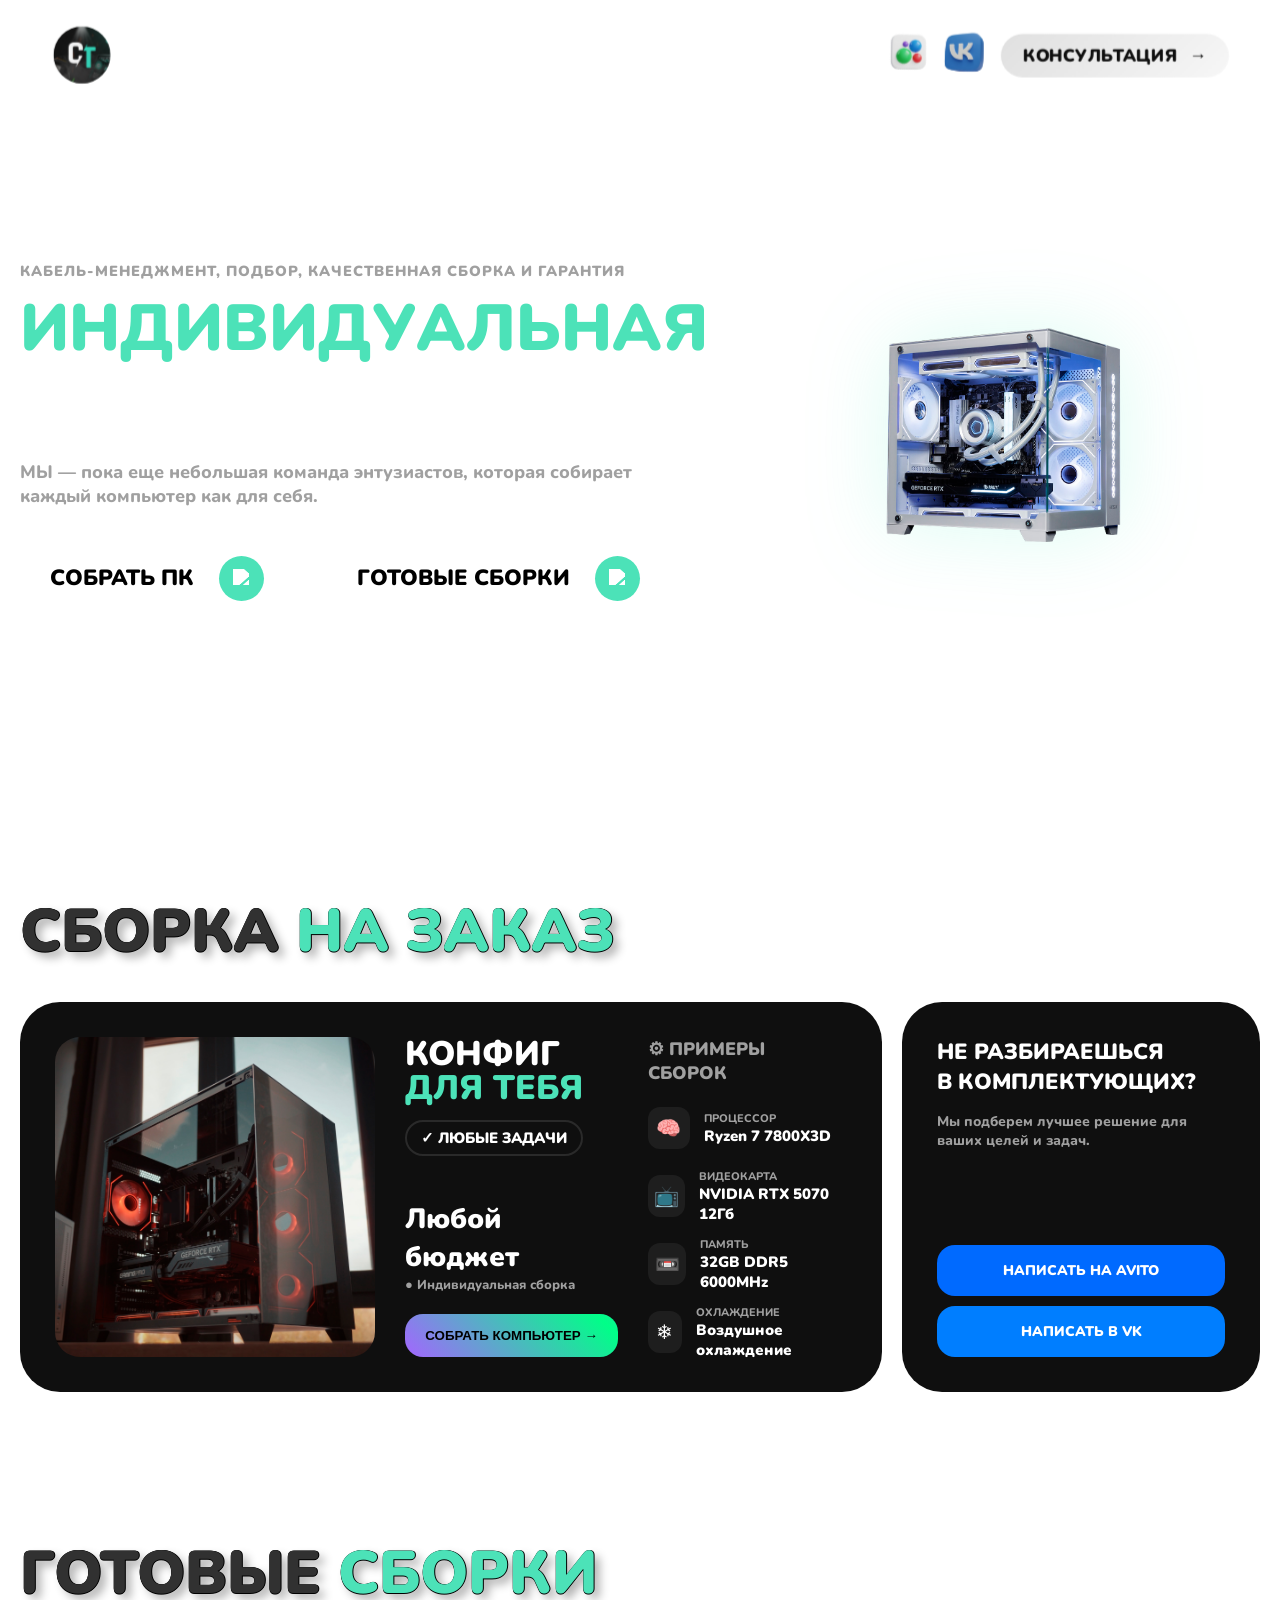
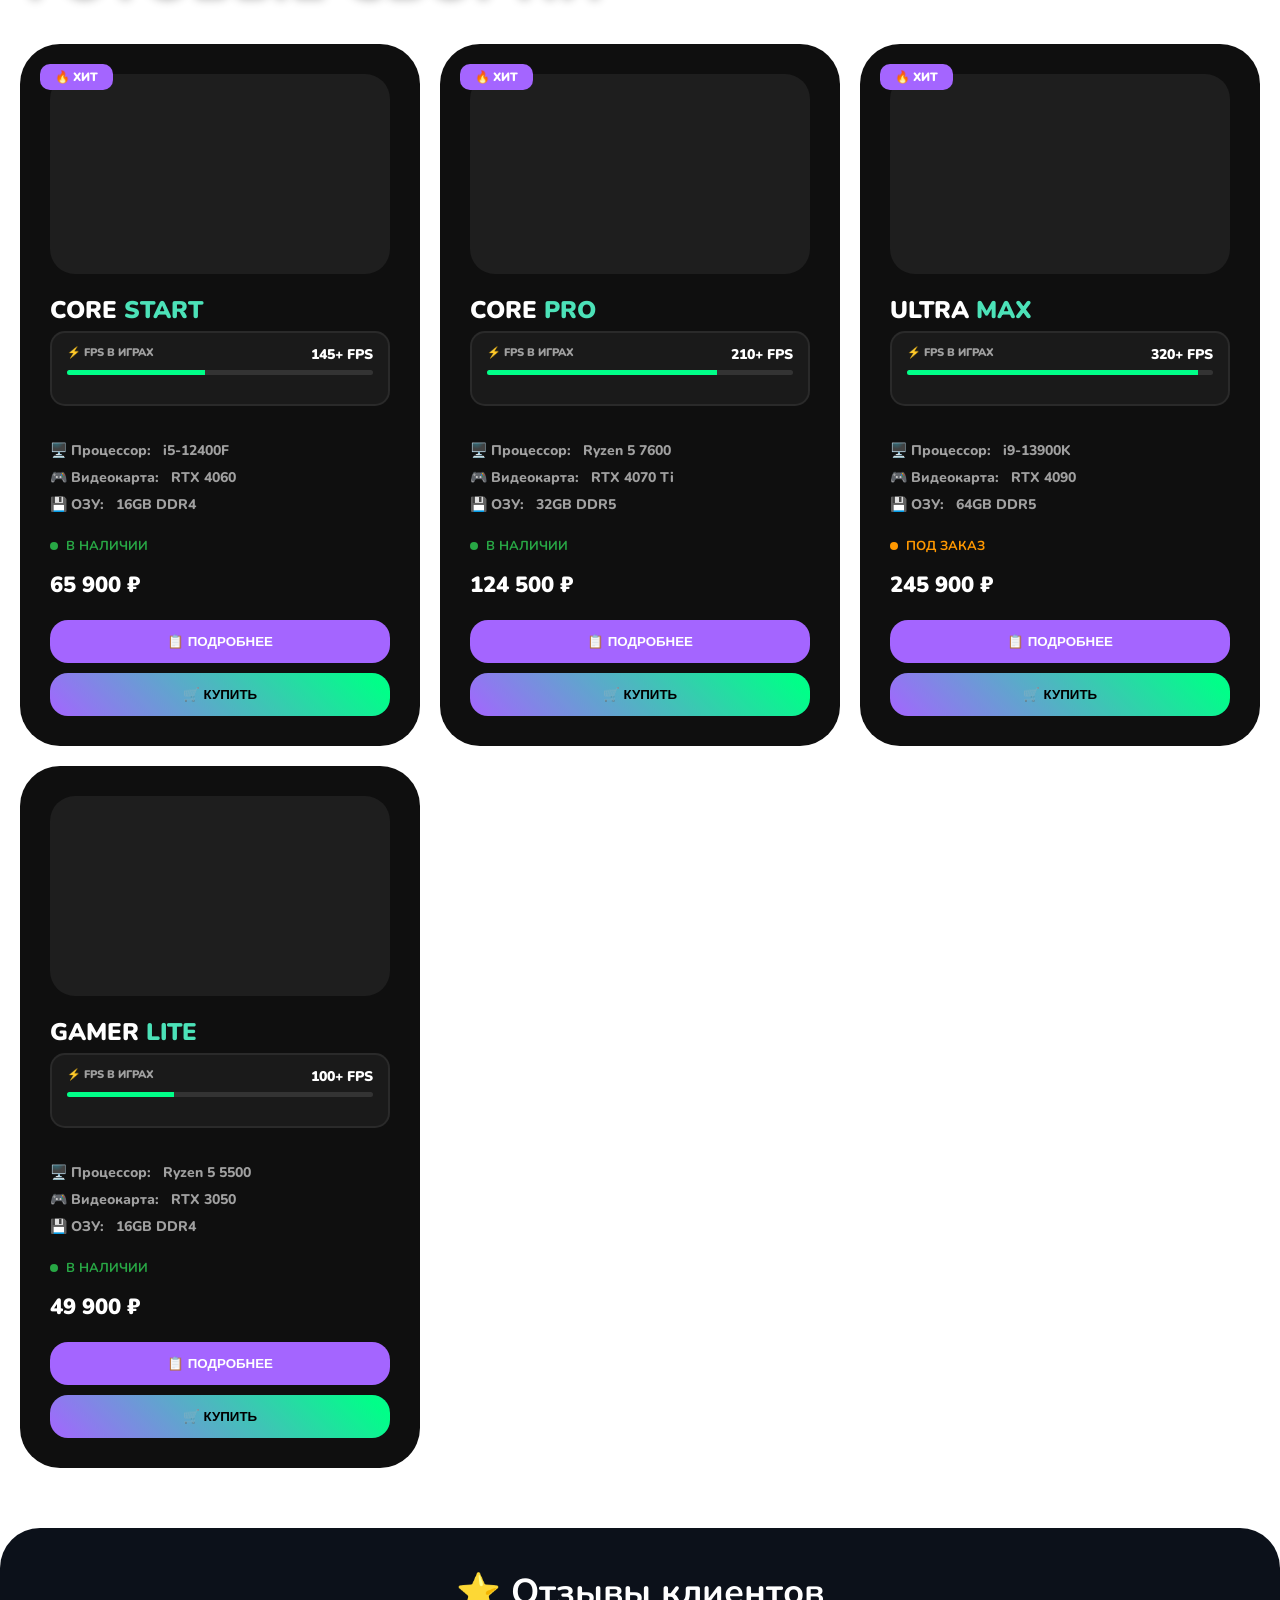
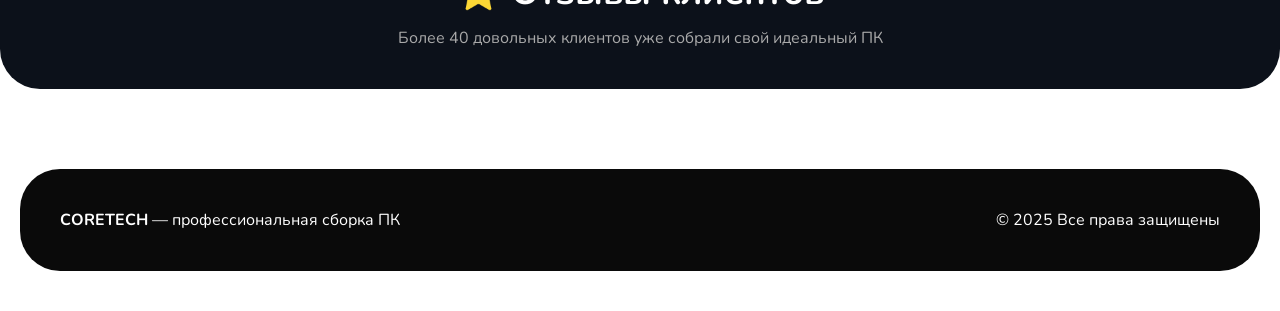
==== commit cef1d194: "Синхронизация проекта" ====
--- a/CORETECH_SITE/Web/Dev/Anton/index.html
+++ b/CORETECH_SITE/Web/Dev/Anton/index.html
@@ -5,2763 +5,417 @@
     <meta name="viewport" content="width=device-width, initial-scale=1.0">
     <title>Игровые компьютеры от CORETECH</title>
     <link href="https://fonts.googleapis.com/css2?family=Nunito:wght@800;900&display=swap" rel="stylesheet">
+    <style>
+        * { margin: 0; padding: 0; box-sizing: border-box; }
+        body { background-color: #ffffff !important; font-family: 'Nunito', sans-serif; overflow-x: hidden; }
+        .bg-container { position: absolute; top: 0; left: 0; width: 100%; height: 110vh; z-index: -1; overflow: hidden; background: #ffffff; }
+        .main-background { position: absolute; top: 0; left: 0; width: 100%; height: 100%; background-image: url('images/fon2.png'); background-size: cover; background-position: center top; background-repeat: no-repeat; -webkit-mask-image: linear-gradient(to bottom, rgba(0,0,0,1) 0%, rgba(0,0,0,1) 50%, rgba(0,0,0,0.8) 70%, rgba(0,0,0,0.3) 85%, rgba(0,0,0,0) 100%); mask-image: linear-gradient(to bottom, rgba(0,0,0,1) 0%, rgba(0,0,0,1) 50%, rgba(0,0,0,0.8) 70%, rgba(0,0,0,0.3) 85%, rgba(0,0,0,0) 100%); }
+        .site-header { width: calc(100% - 40px); max-width: 1000px; margin: 20px auto; background: rgba(255, 255, 255, 0); border-radius: 50px; padding: 10px 25px; display: flex; align-items: center; justify-content: space-between; box-shadow: 0 4px 20px rgba(0,0,0,0); box-sizing: border-box; position: fixed; top: 0; left: 50%; transform: translateX(-50%) scale(1.24); z-index: 9999; transition: all 0.6s cubic-bezier(0.16, 1, 0.3, 1); backdrop-filter: blur(15px); }
+        .site-header.scrolled { background: rgba(255, 255, 255, 0.9); margin: 10px auto; transform: translateX(-50%) scale(1); backdrop-filter: blur(10px); box-shadow: 0 10px 50px rgba(0, 0, 0, 0.08); border: 1px solid rgba(255, 255, 255, 0.3); }
+        .header-logo { width: 50px; height: 50px; border-radius: 50%; overflow: hidden; border: 2px solid rgba(255,255,255,0.2); }
+        .header-logo img { width: 100%; height: 100%; object-fit: cover; }
+        .header-nav { display: flex; gap: 17px; }
+        .header-nav a { text-decoration: none; color: #ffffff; font-weight: 900; font-size: 13px; text-transform: uppercase; transition: all 0.3s ease; padding: 4px 5.5px; border-radius: 15px; border: 1px solid transparent; }
+        .header-nav a:hover { color: #4ef0c3; border: 1px solid rgba(78, 240, 195, 0.4); background: rgba(78, 240, 195, 0.1); }
+        .site-header.scrolled .header-nav a { color: #1a1a1a; }
+        .header-actions { display: flex; align-items: center; gap: 15px; }
+        .social-circle1, .social-circle2 { width: 30px; height: 30px; border-radius: 50%; display: flex; align-items: center; justify-content: center; transition: all 0.5s cubic-bezier(0.175, 0.885, 0.32, 1.275); }
+        .social-circle1:hover, .social-circle2:hover { transform: scale(1.15) rotate(5deg); background: rgba(255, 255, 255, 0.1); box-shadow: 0 5px 15px rgba(255, 255, 255, 0.2); }
+        .social-circle1 img { width: 65px; height: 65px; transform: rotate(18deg); }
+        .social-circle2 img { width: 55px; height: 55px; }
+        .btn-consult { background: linear-gradient(-45deg, #ffffff, #f0f0f0, #ffffff, #e0e0e0); background-size: 400% 400%; color: #0f0f0f; padding: 8px 18px; border-radius: 30px; text-decoration: none; font-weight: 900; font-size: 14px; text-transform: uppercase; display: flex; align-items: center; gap: 10px; transition: transform 0.4s cubic-bezier(0.4, 0, 0.2, 1), box-shadow 0.4s ease; }
+        .btn-consult:hover { transform: scale(1.05); box-shadow: 0 0 20px rgba(255, 255, 255, 0.6); }
+        .site-header.scrolled .btn-consult { background: #0f0f0f; color: #ffffff; }
+        .hero-section { width: 100%; max-width: 1300px; margin: 0 auto; padding: 120px 20px 60px 20px; display: flex; align-items: center; justify-content: space-between; position: relative; min-height: 90vh; }
+        .hero-content { flex: 1; max-width: 750px; z-index: 2; }
+        .hero-subtitle { font-size: 14.6px; font-weight: 900; text-transform: uppercase; letter-spacing: 1px; color: #a0a0a0; margin-bottom: 15px; }
+        .hero-title { font-size: 65px; font-weight: 900; line-height: 1.0; text-transform: uppercase; color: #4ce2b8; }
+        .hero-title2 { font-size: 50px; font-weight: 900; line-height: 1.0; text-transform: uppercase; margin: 0px 0px 0px 120px; color: #ffffff; }
+        .hero-description { font-size: 18px; line-height: 1.3; color: #a0a0a0; max-width: 650px; margin-bottom: 40px; font-weight: 800; }
+        .hero-btns { display: flex; gap: 55px; flex-wrap: wrap; }
+        .btn-hero { display: flex; align-items: center; gap: 25px; background: #ffffff; color: #000000; padding: 8px 8px 8px 30px; border-radius: 60px; text-decoration: none; font-weight: 900; font-size: 22px; text-transform: uppercase; transition: all 0.3s ease; }
+        .btn-hero .arrow-icon { width: 45px; height: 45px; background: #4ce2b8; border-radius: 50%; display: flex; align-items: center; justify-content: center; transition: transform 0.3s ease; }
+        .btn-hero .arrow-icon img { width: 18px; height: 18px; filter: brightness(0) invert(1); }
+        .btn-hero:hover { transform: translateY(-5px); }
+        .btn-hero:hover .arrow-icon { transform: rotate(-45deg); }
+        .hero-image { flex: 1; display: flex; justify-content: flex-end; }
+        .hero-image img { width: 100%; max-width: 500px; filter: drop-shadow(0 0 40px rgba(78, 240, 195, 0.2)); animation: float 5s ease-in-out infinite; }
+        @keyframes float { 0%, 100% { transform: translateY(0); } 50% { transform: translateY(-20px); } }
+        .container { width: 100%; max-width: 1300px; margin: 0 auto; padding: 80px 20px; }
+        h1 { font-size: 60px; font-weight: 900; margin: 0 0 30px 0; color: #313131; text-shadow: -0.5px -0.5px 0 #000000, 0.5px -0.5px 0 #000000, -0.5px 0.5px 0 #000000, 6px 6px 10px rgba(0, 0, 0, 0.3); }
+        h1 span { color: #4ce2b8; }
+        .widgets-wrapper { display: flex; gap: 20px; align-items: stretch; }
+        .card { background-color: #0f0f0f; border-radius: 40px; padding: 35px; color: #ffffff; display: flex; }
+        .main-widget { flex: 2.3; gap: 30px; }
+        .pc-image-container { width: 320px; height: 320px; background: #222; border-radius: 25px; overflow: hidden; flex-shrink: 0; }
+        .pc-image-container img { width: 100%; height: 100%; object-fit: cover; }
+        .config-info { display: flex; flex-direction: column; justify-content: space-between; width: 260px; }
+        .config-info h2 { font-size: 34px; font-weight: 900; text-transform: uppercase; line-height: 34px; }
+        .config-info h2 span { color: #4ce2b8; }
+        .badge { display: inline-flex; border: 2px solid #2a2a2a; border-radius: 30px; padding: 6px 14px; font-size: 15px; font-weight: 900; margin-top: 15px; }
+        .price-text { font-size: 28px; font-weight: 900; }
+        .sub-text { color: #a0a0a0; font-size: 13px; font-weight: 800; margin-bottom: 20px; }
+        .btn-purple { background: linear-gradient(45deg, #a465ff, #00ff88, #a465ff); background-size: 200% auto; color: #000; text-align: center; padding: 14px; border-radius: 18px; font-weight: 900; text-transform: uppercase; display: block; border: none; cursor: pointer; width: 100%; transition: 0.3s; }
+        .btn-purple:hover { transform: translateY(-3px); }
+        .specs-list { flex-grow: 1; display: flex; flex-direction: column; justify-content: space-between; }
+        .specs-header { color: #a0a0a0; font-size: 18px; font-weight: 900; }
+        .spec-item { display: flex; align-items: center; gap: 14px; height: 50px; }
+        .spec-icon { width: 42px; height: 42px; background: #1e1e1e; border-radius: 12px; display: flex; align-items: center; justify-content: center; font-size: 20px; }
+        .spec-label { color: #a0a0a0; font-size: 11px; font-weight: 800; }
+        .spec-value { font-weight: 900; font-size: 15px; min-height: 1.2em; display: block; }
+        .side-widget { flex: 1; flex-direction: column; justify-content: space-between; }
+        .side-widget h3 { font-size: 22px; font-weight: 900; text-transform: uppercase; }
+        .side-widget p { color: #a0a0a0; font-size: 14px; font-weight: 800; margin-top: 15px; }
+        .social-buttons { display: flex; flex-direction: column; gap: 10px; margin-top: 20px; }
+        .btn-social { padding: 16px; border-radius: 18px; color: white; font-weight: 900; text-decoration: none; text-align: center; font-size: 14px; text-transform: uppercase; transition: 0.2s; display: block; }
+        .btn-social:hover { filter: brightness(0.7); transform: scale(0.98); }
+        .avito { background-color: #006aff; }
+        .vk { background-color: #007eff; }
+        .catalog-section { width: 100%; max-width: 1300px; margin: 60px auto; padding: 0 20px; }
+        .catalog-grid { display: grid; grid-template-columns: repeat(3, 1fr); gap: 20px; }
+        @media (max-width: 900px) { .catalog-grid { display: flex; overflow-x: auto; scroll-snap-type: x mandatory; gap: 15px; } .product-card { min-width: 85vw; scroll-snap-align: center; } }
+        .product-card { background: #0f0f0f; border-radius: 40px; padding: 30px; color: #fff; display: flex; flex-direction: column; position: relative; transition: transform 0.3s ease; }
+        .product-card:hover { transform: translateY(-5px); }
+        .badge-hit { position: absolute; top: 20px; left: 20px; background: #a465ff; color: #fff; padding: 5px 15px; border-radius: 10px; font-size: 12px; font-weight: 900; }
+        .status { font-weight: 700; font-size: 13px; text-transform: uppercase; margin-bottom: 15px; display: flex; align-items: center; gap: 8px; }
+        .status::before { content: ""; display: inline-block; width: 8px; height: 8px; border-radius: 50%; background-color: currentColor; }
+        .status.in-stock { color: #28a745; }
+        .status.on-order { color: #ff9800; }
+        .fps-widget { position: relative; width: 100%; height: 75px; border-radius: 15px; margin-bottom: 20px; cursor: pointer; overflow: hidden; background: #2a2a2a; display: flex; align-items: center; justify-content: center; }
+        .fps-widget::before { content: ''; position: absolute; width: 150%; height: 300%; background: conic-gradient(#a465ff, #00ff88, transparent 30%); animation: rotate-border 3s linear infinite; opacity: 0; transition: opacity 0.3s; }
+        .fps-widget:hover::before { opacity: 1; }
+        @keyframes rotate-border { to { transform: rotate(360deg); } }
+        .fps-inner { position: absolute; top: 2px; left: 2px; right: 2px; bottom: 2px; background: #1a1a1a; border-radius: 13px; z-index: 2; padding: 12px 15px; }
+        .fps-header { display: flex; justify-content: space-between; font-size: 11px; font-weight: 900; color: #a0a0a0; }
+        .fps-number { color: #fff; font-size: 14px; }
+        .fps-bar-bg { width: 100%; height: 5px; background: #333; border-radius: 10px; overflow: hidden; margin-top: 6px; }
+        .fps-bar-fill { height: 100%; background: #00ff88; width: 0%; transition: width 0.3s; }
+        .product-image { width: 100%; height: 200px; background: #1e1e1e; border-radius: 25px; margin-bottom: 20px; overflow: hidden; }
+        .product-image img { width: 100%; height: 100%; object-fit: cover; }
+        .product-name { font-size: 24px; font-weight: 900; margin-bottom: 5px; text-transform: uppercase; }
+        .product-name span { color: #4ce2b8; }
+        .product-mini-specs { margin: 15px 0; flex-grow: 1; }
+        .mini-spec { display: flex; align-items: center; gap: 12px; font-size: 14px; color: #a0a0a0; font-weight: 800; margin-bottom: 8px; }
+        .product-price { font-size: 22px; font-weight: 900; margin-bottom: 20px; }
+        .btn-card { background: #a465ff; color: #fff; text-align: center; padding: 14px; border-radius: 18px; font-weight: 900; text-transform: uppercase; display: block; cursor: pointer; margin-bottom: 10px; border: none; }
+        .g-btn-buy { background: linear-gradient(45deg, #a465ff, #00ff88, #a465ff); background-size: 200% auto; color: #000; text-align: center; padding: 14px; border-radius: 18px; font-weight: 900; text-transform: uppercase; display: block; border: none; cursor: pointer; width: 100%; }
+        .g-btn-buy:hover { transform: scale(1.02); }
+        .custom-modal { display: none; position: fixed; top: 0; left: 0; width: 100%; height: 100%; background: rgba(0,0,0,0.9); z-index: 10000; align-items: center; justify-content: center; backdrop-filter: blur(8px); }
+        .modal-content { background: #111; padding: 40px; border-radius: 30px; max-width: 500px; width: 90%; color: #fff; position: relative; }
+        .close-modal { position: absolute; top: 20px; right: 20px; font-size: 30px; cursor: pointer; }
+        .info-row { display: flex; justify-content: space-between; padding: 14px 0; border-bottom: 1px solid #222; }
+        .g-modal-overlay { display: none; position: fixed; top: 0; left: 0; width: 100%; height: 100%; background: rgba(0,0,0,0.85); z-index: 10001; align-items: center; justify-content: center; backdrop-filter: blur(10px); }
+        .g-modal-body { background: #fff; color: #000; padding: 35px; border-radius: 35px; max-width: 500px; width: 92%; position: relative; }
+        .g-copy-area { background: #f4f4f4; padding: 20px; border-radius: 20px; margin: 20px 0; white-space: pre-line; font-family: monospace; font-size: 12px; }
+        .g-action-btn { background: #000; color: #fff; border-radius: 50px; padding: 12px; text-align: center; display: inline-block; margin: 5px; cursor: pointer; text-decoration: none; border: none; font-weight: bold; }
+        .g-btn-copy { background: #a465ff; }
+        .reviews-section { background: #0c111a; border-radius: 40px; padding: 40px; margin: 40px auto; max-width: 1300px; }
+        .footer-wrapper { padding: 40px 20px; background: #fff; }
+        .footer-island { background: #0a0a0a; border-radius: 40px; padding: 40px; max-width: 1300px; margin: 0 auto; color: #fff; }
+        @media (max-width: 768px) { .hero-section { flex-direction: column; text-align: center; } .hero-title2 { margin-left: 0; } .widgets-wrapper { flex-direction: column; } .main-widget { flex-direction: column; } .catalog-grid { grid-template-columns: 1fr; } }
+        .loading { text-align: center; padding: 40px; color: #666; }
+        .error-message { text-align: center; padding: 40px; color: #e74c3c; }
+        .retry-btn { margin-top: 20px; padding: 10px 20px; background: #a465ff; color: white; border: none; border-radius: 10px; cursor: pointer; font-weight: bold; margin: 5px; }
+    </style>
 </head>
 <body>
 
-    <div class="bg-container">
-        <div class="main-background"></div>
-    </div>
-
-    <style id="header-styles">
-        .site-header {
-            width: calc(100% - 40px);
-            max-width: 1000px; 
-            margin: 20px auto; 
-            background: rgba(255, 255, 255, 0); /* Прозрачная в начале */
-            border-radius: 50px;
-            padding: 10px 25px;
-            display: flex;
-            align-items: center;
-            justify-content: space-between;
-            box-shadow: 0 4px 20px rgba(0,0,0,0);
-            box-sizing: border-box;
-            position: fixed;
-            top: 0;
-            left: 50%;
-            /* Добавляем scale(1.05) для увеличения вверху */
-            transform: translateX(-50%) scale(1.24); 
-            z-index: 9999;
-            /* Плавная анимация */
-            transition: all 0.6s cubic-bezier(0.16, 1, 0.3, 1);
-            backdrop-filter: blur(15px);
-        }
-
-        /* Когда скроллим — возвращаем масштаб 1 */
-        .site-header.scrolled {
-            background: rgba(255, 255, 255, 0.9); /* Делаем белый фон чуть прозрачным (0.9 вместо 1) */
-            margin: 10px auto;
-            transform: translateX(-50%) scale(1); 
-            
-            /* ПЛАВНЫЙ ПЕРЕХОД КРАЕВ: */
-            /* 1. Блюр фона (уже есть, но закрепим) */
-            backdrop-filter: blur(10px);
-            -webkit-backdrop-filter: blur(10px);
-            
-            /* 2. Тень с большим размытием, которая создает эффект "дымки" вокруг */
-            box-shadow: 0 10px 50px rgba(0, 0, 0, 0.08); 
-            
-            /* 3. Тонкая, почти прозрачная граница, чтобы край не был резким */
-            border: 1px solid rgba(255, 255, 255, 0.3);
-        }
-
-        /* Стили для круглого лого без фильтров */
-        .header-logo {
-            width: 50px;
-            height: 50px;
-            border-radius: 50%;
-            overflow: hidden;
-            border: 2px solid rgba(255,255,255,0.2);
-        }
-
-        .header-logo img {
-            width: 100%;
-            height: 100%;
-            object-fit: cover;
-            filter: none !important; /* Убираем белый прямоугольник */
-        }
-
-        /* ПРИНЦИПИАЛЬНО: Убираем инверсию, которая делала логотип белым прямоугольником */
-        .site-header:not(.scrolled) .header-logo img {
-            filter: none !important; /* Отключаем негатив/белый цвет */
-        }
-
-        /* Изменяем рамку круга, когда шапка становится белой при скролле */
-        .site-header.scrolled .header-logo {
-            border: 2px solid #f0f0f0;
-        }
-
-        .header-nav { display: flex; gap: 17px; }
-
-        .header-nav a {
-            text-decoration: none;
-            color: #ffffff;
-            font-weight: 900;
-            font-size: 13px;
-            text-transform: uppercase;
-            /* Плавность для цвета, рамки и фона */
-            transition: all 0.3s ease; 
-            /* Отступы, чтобы рамочка не прилипала к буквам */
-            padding: 4px 5.5px;
-            border-radius: 15px;
-            /* Прозрачная рамка, чтобы текст не дергался при наведении */
-            border: 1px solid transparent;
-            display: inline-block;
-        }
-
-        .header-nav a:hover {
-            color: #4ef0c3;
-            /* Вместо прыжка вверх — появление рамки и легкого фона */
-            border: 1px solid rgba(78, 240, 195, 0.4);
-            background: rgba(78, 240, 195, 0.1);
-            text-shadow: 0 0 15px rgba(78, 240, 195, 0.5);
-        }
-
-        .site-header.scrolled .header-nav a {
-            color: #1a1a1a;
-        }
-
-        /* Рамка для темного режима при скролле */
-        .site-header.scrolled .header-nav a:hover {
-            border: 1px solid rgba(0, 0, 0, 0.1);
-            background: rgba(0, 0, 0, 0.05);
-        }
-
-        .header-actions { display: flex; align-items: center; gap: 15px; }
-
-        .social-circle1 {
-            width: 30px; height: 30px; border-radius: 50%;
-            border: 0px solid rgba(255, 255, 255, 0.3);
-            display: flex; align-items: center; justify-content: center;
-            transition: all 0.5s cubic-bezier(0.175, 0.885, 0.32, 1.275); /* Пружинистый эффект */
-        }
-
-        .social-circle1:hover {
-            transform: scale(1.15) rotate(5deg); /* Увеличение и легкий наклон */
-            background: rgba(255, 255, 255, 0.1); /* Легкая подсветка фона */
-            border-color: #ffffff;
-            box-shadow: 0 5px 15px rgba(255, 255, 255, 0.2); /* Тень вокруг круга */
-        }
-
-        .social-circle1 img {
-            transition: transform 0.4s ease;
-        }
-
-        .social-circle1:hover img {
-            transform: scale(1.1); /* Сама иконка внутри тоже чуть растет */
-        }
-
-        .site-header.scrolled .social-circle1 {
-            border: 1px solid #f0f0f0;
-        }
-
-        .social-circle1 img { width: 65px; height: 65px; transform: rotate(18deg);}
-
-        .social-circle2 {
-            width: 30px; height: 30px; border-radius: 50%;
-            border: 0px solid rgba(255, 255, 255, 0.3);
-            display: flex; align-items: center; justify-content: center;
-            transition: all 0.5s cubic-bezier(0.175, 0.885, 0.32, 1.275); /* Пружинистый эффект */
-        }
-
-        .social-circle2:hover {
-            transform: scale(1.15) rotate(5deg); /* Увеличение и легкий наклон */
-            background: rgba(255, 255, 255, 0.1); /* Легкая подсветка фона */
-            border-color: #ffffff;
-            box-shadow: 0 5px 15px rgba(255, 255, 255, 0.2); /* Тень вокруг круга */
-        }
-
-        .social-circle2 img {
-            transition: transform 0.4s ease;
-        }
-
-        .social-circle2:hover img {
-            transform: scale(1.1); /* Сама иконка внутри тоже чуть растет */
-        }
-
-        .site-header.scrolled .social-circle2 {
-            border: 1px solid #f0f0f0;
-        }
-
-        .social-circle2 img { width: 55px; height: 55px;}
-
-        .btn-consult {
-        /* Основные параметры */
-        background: linear-gradient(-45deg, #ffffff, #f0f0f0, #ffffff, #e0e0e0);
-        background-size: 400% 400%; /* Нужно для анимации перелива */
-        color: #0f0f0f;
-        padding: 8px 18px;
-        border-radius: 30px;
-        text-decoration: none;
-        font-weight: 900;
-        font-size: 14px;
-        text-transform: uppercase;
-        display: flex;
-        align-items: center;
-        gap: 10px;
-        
-        backface-visibility: hidden; /* Скрывает микро-сдвиги задней плоскости */
-        transform: translateZ(0);     /* Принудительно включает аппаратное ускорение */
-        -webkit-font-smoothing: subpixel-antialiased; /* Улучшает отрисовку шрифта */
-        will-change: transform;       /* Подготавливает браузер к анимации */
-
-        transition: transform 0.4s cubic-bezier(0.4, 0, 0.2, 1), 
-                    box-shadow 0.4s ease, 
-                    background-position 0.5s ease;
-        }
-
-        /* Эффект при наведении */
-        .btn-consult:hover {
-            transform: scale(1.05); /* Чуть-чуть увеличивается */
-            background-position: 100% 50%; /* Запускает перелив градиента */
-            
-            /* Подсветка (внешнее свечение) */
-            box-shadow: 0 0 20px rgba(255, 255, 255, 0.6), 
-                        0 0 40px rgba(255, 255, 255, 0.2);
-            
-            color: #000; /* Делаем текст чуть четче */
-        }
-
-        /* Состояние кнопки при скролле (когда шапка белая) */
-        .site-header.scrolled .btn-consult {
-            background: linear-gradient(-45deg, #0f0f0f, #2a2a2a, #0f0f0f, #1a1a1a);
-            background-size: 400% 400%;
-            color: #ffffff;
-            box-shadow: none;
-        }
-
-        .site-header.scrolled .btn-consult:hover {
-            transform: scale(1.05);
-            background-position: 100% 50%;
-            /* Подсветка для темной кнопки */
-            box-shadow: 0 0 23px rgba(0, 0, 0, 0.2);
-        }
-
-        /* Анимация стрелочки внутри кнопки */
-        .btn-consult span {
-            display: inline-block; /* Обязательно для трансформаций */
-            margin-left: 0px;      /* Отступ от текста */
-            
-            /* РАЗМЕР И ЖИРНОСТЬ */
-            font-size: 20px;       /* Увеличивает размер самой стрелки */
-            font-weight: 900;      /* Делает её жирнее (если шрифт поддерживает) */
-            
-            /* ДОПОЛНИТЕЛЬНАЯ ЖИРНОСТЬ (если font-weight не хватает) */
-            -webkit-text-stroke: 1px currentColor; /* "Обводка" для придания толщины */
-            
-            transition: transform 0.3s ease;
-            line-height: 1;        /* Чтобы стрелка не задирала высоту кнопки */
-        }
-
-        .btn-consult:hover span {
-            transform: translateX(4px);
-        }
-
-    /* Сама анимация перелива (плавное движение градиента) */
-    @keyframes gradientShift {
-        0% { background-position: 0% 50%; }
-        50% { background-position: 100% 50%; }
-        100% { background-position: 0% 50%; }
+<div class="bg-container"><div class="main-background"></div></div>
+
+<header class="site-header">
+    <div class="header-logo"><img src="images/logo_ct.png" alt="CT" onerror="this.src='https://via.placeholder.com/50'"></div>
+    <nav class="header-nav">
+        <a href="#">Каталог ПК</a><a href="#">Этапы работы</a><a href="#">Фото</a>
+        <a href="#">Команда</a><a href="#">Новости</a><a href="#">Отзывы</a>
+    </nav>
+    <div class="header-actions">
+        <div class="social-circle1"><a href="#"><img src="images/mini_logo_avito.png" alt="Avito" onerror="this.style.display='none'"></a></div>
+        <div class="social-circle2"><a href="#"><img src="images/mini_logo_vk.png" alt="VK" onerror="this.style.display='none'"></a></div>
+        <a href="#" class="btn-consult">Консультация <span>→</span></a>
+    </div>
+</header>
+
+<section class="hero-section">
+    <div class="hero-content">
+        <div class="hero-subtitle">Кабель-менеджмент, подбор, качественная сборка и гарантия</div>
+        <div class="hero-title">Индивидуальная</div>
+        <div class="hero-title2">Сборка компьютеров</div>
+        <div class="hero-description">МЫ — пока еще небольшая команда энтузиастов, которая собирает каждый компьютер как для себя.</div>
+        <div class="hero-btns">
+            <a href="#" class="btn-hero">Собрать ПК<div class="arrow-icon"><img src="https://cdn-icons-png.flaticon.com/512/545/545682.png" alt="->"></div></a>
+            <a href="#" class="btn-hero">Готовые сборки<div class="arrow-icon"><img src="https://cdn-icons-png.flaticon.com/512/545/545682.png" alt="->"></div></a>
+        </div>
+    </div>
+    <div class="hero-image"><img src="images/pc2.png" alt="Custom PC" onerror="this.src='https://via.placeholder.com/500?text=Gaming+PC'"></div>
+</section>
+
+<div class="container">
+    <h1>СБОРКА<span> НА ЗАКАЗ</span></h1>
+    <div class="widgets-wrapper">
+        <div class="card main-widget">
+            <div class="pc-image-container"><img src="images/pc1.jpg" alt="PC" onerror="this.src='https://via.placeholder.com/320'"></div>
+            <div class="config-info"><div><h2>КОНФИГ<br><span>ДЛЯ ТЕБЯ</span></h2><div class="badge">✓ ЛЮБЫЕ ЗАДАЧИ</div></div>
+            <div><div class="price-text">Любой бюджет</div><div class="sub-text">● Индивидуальная сборка</div>
+            <button class="btn-purple">Собрать компьютер <span>→</span></button></div></div>
+            <div class="specs-list"><div class="specs-header">⚙ ПРИМЕРЫ СБОРОК</div>
+            <div class="spec-item"><div class="spec-icon">🧠</div><div><div class="spec-label">ПРОЦЕССОР</div><div class="spec-value" id="cpu-val"></div></div></div>
+            <div class="spec-item"><div class="spec-icon">📺</div><div><div class="spec-label">ВИДЕОКАРТА</div><div class="spec-value" id="gpu-val"></div></div></div>
+            <div class="spec-item"><div class="spec-icon">📼</div><div><div class="spec-label">ПАМЯТЬ</div><div class="spec-value" id="ram-val"></div></div></div>
+            <div class="spec-item"><div class="spec-icon">❄</div><div><div class="spec-label">ОХЛАЖДЕНИЕ</div><div class="spec-value" id="cool-val"></div></div></div></div>
+        </div>
+        <div class="card side-widget"><div><h3>Не разбираешься<br>в&nbsp;комплектующих?</h3><p>Мы подберем лучшее решение для ваших целей и задач.</p></div>
+        <div class="social-buttons"><a href="#" class="btn-social avito">Написать на Avito</a><a href="#" class="btn-social vk">Написать в VK</a></div></div>
+    </div>
+</div>
+
+<div class="catalog-section">
+    <h1>ГОТОВЫЕ<span> СБОРКИ</span></h1>
+    <div class="catalog-grid" id="js-catalog-grid">
+        <div class="loading">🔄 Загрузка товаров с сервера...</div>
+    </div>
+</div>
+
+<div id="infoModal" class="custom-modal"><div class="modal-content"><span class="close-modal" onclick="closeModal()">&times;</span><div id="modalTitle" class="modal-title" style="font-size:24px; font-weight:900;">Инфо</div><div id="modalDataContainer"></div></div></div>
+<div id="gBuyModal" class="g-modal-overlay"><div class="g-modal-body"><div style="position:absolute; top:20px; right:20px; cursor:pointer; font-size:24px;" onclick="gCloseBuy()">×</div><h2>Оформление заказа</h2><div class="g-copy-area" id="gOrderText"></div><div class="g-btn-row"><button class="g-action-btn g-btn-copy" onclick="gCopyText()">📋 КОПИРОВАТЬ</button><a href="#" class="g-action-btn">📱 AVITO</a><a href="#" class="g-action-btn">💬 VK</a></div></div></div>
+
+<script>
+    // === АНИМАЦИЯ СПЕЦИФИКАЦИЙ ===
+    let currentBuildIndex = 0;
+    const builds = [
+        { cpu: "Ryzen 7 7800X3D", gpu: "NVIDIA RTX 5070 12Гб", ram: "32GB DDR5 6000MHz", cooling: "Воздушное охлаждение" },
+        { cpu: "Core i5-13600K", gpu: "RTX 4060 Ti 16GB", ram: "16GB DDR4 3600MHz", cooling: "СЖО 240mm" },
+        { cpu: "Ryzen 5 7600X", gpu: "Radeon RX 7800 XT", ram: "32GB DDR5 5200MHz", cooling: "DeepCool AK620" },
+        { cpu: "Core i9-14900K", gpu: "RTX 4090 24GB", ram: "64GB DDR5 7200MHz", cooling: "Кастомная СЖО" }
+    ];
+
+    async function typeText(el, text) { for(let i=0;i<=text.length;i++) { el.textContent = text.substring(0,i); await new Promise(r=>setTimeout(r,35)); } }
+    async function eraseText(el) { let text=el.textContent; for(let i=text.length;i>=0;i--) { el.textContent=text.substring(0,i); await new Promise(r=>setTimeout(r,15)); } }
+    async function updateBuilds() {
+        const specs = [{id:'cpu-val',key:'cpu'},{id:'gpu-val',key:'gpu'},{id:'ram-val',key:'ram'},{id:'cool-val',key:'cooling'}];
+        while(true){
+            const build = builds[currentBuildIndex];
+            await Promise.all(specs.map(s=>typeText(document.getElementById(s.id), build[s.key])));
+            await new Promise(r=>setTimeout(r,2500));
+            await Promise.all(specs.map(s=>eraseText(document.getElementById(s.id))));
+            currentBuildIndex = (currentBuildIndex+1)%builds.length;
+        }
     }
 
-    /* Применяем анимацию перелива постоянно или только при наведении */
-    .btn-consult:hover {
-        animation: gradientShift 3s ease infinite;
-    }
-
-        .site-header.scrolled .btn-consult {
-            background: #0f0f0f;
-            color: #ffffff;
-        }
-
-        /* Контейнер звезд теперь закреплен на весь экран */
-    .star-field {
-        position: fixed;
-        top: 0;
-        left: 0;
-        width: 100vw;
-        height: 100vh;
-        pointer-events: none; /* Пропускает клики мыши сквозь себя */
-        overflow: hidden;
-        z-index: 0; /* Опускаем на самый нижний слой, чтобы они летели строго за текстом и карточками */
-    }
-
-    /* Сама падающая звезда */
-    .falling-star {
-        position: absolute;
-        top: -50px;
-        width: 2px;
-        height: 50px;
-        background: linear-gradient(to bottom, rgba(147, 51, 234, 0), rgba(147, 51, 234, 0.7));
-        border-radius: 50%;
-        opacity: 0;
-        pointer-events: none;
-        animation: fall linear infinite;
-    }
-
-    /* Светящаяся точка на конце */
-    .falling-star::after {
-        content: '';
-        position: absolute;
-        bottom: 0;
-        left: 50%;
-        transform: translateX(-50%);
-        width: 4px;
-        height: 4px;
-        background: #9333ea;
-        border-radius: 50%;
-        box-shadow: 0 0 12px 2px rgba(147, 51, 234, 1);
-    }
-
-    /* Анимация падения */
-    @keyframes fall {
-        0% {
-            transform: translateY(0) translateX(0) rotate(-25deg);
-            opacity: 0;
-        }
-        10% {
-            opacity: 1;
-        }
-        90% {
-            opacity: 1;
-        }
-        100% {
-            /* Изменили на 100vh, чтобы они гарантированно долетали до конца экрана при скролле */
-            transform: translateY(105vh) translateX(400px) rotate(-25deg);
-            opacity: 0;
-        }
-    }
-    </style>
-
-    <script>
-        window.addEventListener('scroll', function() {
-            const header = document.querySelector('.site-header');
-            if (window.scrollY > 50) {
-                header.classList.add('scrolled');
-            } else {
-                header.classList.remove('scrolled');
+    // === МОДАЛКИ ===
+    const modal = document.getElementById('infoModal');
+    const titleDiv = document.getElementById('modalTitle');
+    const containerDiv = document.getElementById('modalDataContainer');
+    const pcDataStorage = {};
+
+    window.openFpsModal = function(pcName, games) {
+        titleDiv.innerText = pcName + ' - Производительность';
+        containerDiv.innerHTML = '';
+        for(let [game, fps] of Object.entries(games)) {
+            containerDiv.innerHTML += `<div class="info-row"><span class="info-label">🎮 ${game}</span><span class="info-value" style="color:#00ff88; font-weight:bold;">${fps}</span></div>`;
+        }
+        modal.style.display = 'flex';
+    };
+    
+    window.openSpecsModal = function(btn, extraSpecs) {
+        const card = btn.closest('.product-card');
+        const pcName = card.querySelector('.product-name').innerText;
+        titleDiv.innerText = pcName + ' - Полная конфигурация';
+        containerDiv.innerHTML = '';
+        const miniSpecs = card.querySelectorAll('.mini-spec');
+        let fullList = [];
+        miniSpecs.forEach(spec => {
+            const text = spec.innerText;
+            const parts = text.split(':');
+            if(parts.length>=2) {
+                let label = parts[0].trim();
+                let value = parts[1].trim();
+                containerDiv.innerHTML += `<div class="info-row"><span class="info-label">${label}</span><span class="info-value">${value}</span></div>`;
+                fullList.push(`${label}: ${value}`);
             }
         });
-    </script>
-    
-</head>
-
-<body>
-    <header class="site-header">
-        <div class="header-logo">
-            <img src="images/logo_ct.png" alt="CT">
-        </div>
-
-        <nav class="header-nav">
-            <a href="#">Каталог ПК</a>
-            <a href="#">Этапы работы</a>
-            <a href="#">Фото</a>
-            <a href="#">Команда</a>
-            <a href="#">Новости</a>
-            <a href="#">Отзывы</a>
-        </nav>
-
-
-        
-    <div class="header-actions">
-        <div class="social-circle1">
-            <a href="https://vk.com/coretech_pc" target="_blank" style="display: flex; width: 100%; height: 100%; align-items: center; justify-content: center; text-decoration: none;">
-                <img src="images/mini_logo_avito.png" alt="Avito">
-            </a>
-        </div>
-        
-        <div class="social-circle2">
-            <a href="https://vk.com/coretech_pc" target="_blank" style="display: flex; width: 100%; height: 100%; align-items: center; justify-content: center; text-decoration: none;">
-                <img src="images/mini_logo_vk.png" alt="VK">
-            </a>
-        </div>
-        
-        <a href="#" class="btn-consult">
-            Консультация <span>→</span>
-        </a>
-    </div>
-
-    </header>
-    <style>
-        :root {
-            --bg-color: transparent;
-            --card-bg: #0f0f0f;
-            --accent-purple: #a465ff;
-            --accent-mint: #4ce2b8; /* Added for the new Hero section */
-            --text-white: #ffffff;
-            --text-gray: #a0a0a0;
-            --blue-vk: #007eff;
-            --blue-avito: #006aff;
-        }
-        /* Контейнер фона — теперь он не фиксированный, а абсолютный */
-        .bg-container {
-            position: absolute;
-            top: 0;
-            left: 0;
-            width: 100%;
-            height: 110vh; /* Высота чуть больше одного экрана */
-            z-index: -1;
-            overflow: hidden;
-            background: #ffffff; /* Фон страницы под картинкой */
-        }
-
-        .main-background {
-            position: absolute;
-            top: 0;
-            left: 0;
-            width: 100%;
-            height: 100%; /* Картинка занимает весь контейнер */
-            background-image: url('images/fon2.png');
-            background-size: cover;
-            background-position: center top;
-            background-repeat: no-repeat;
-            
-            /* Плавное, многоступенчатое размытие */
-            -webkit-mask-image: linear-gradient(to bottom, 
-                rgba(0,0,0,1) 0%,      /* Полностью видно в самом верху */
-                rgba(0,0,0,1) 50%,     /* Держим плотность до середины первого экрана */
-                rgba(0,0,0,0.8) 70%,   /* Начинаем очень легкое затухание */
-                rgba(0,0,0,0.3) 85%,   /* Сильное размытие к краю */
-                rgba(0,0,0,0) 100%     /* В самом низу — абсолютный ноль (линии не будет) */
-            );
-            mask-image: linear-gradient(to bottom, 
-                rgba(0,0,0,1) 0%, 
-                rgba(0,0,0,1) 50%, 
-                rgba(0,0,0,0.8) 70%, 
-                rgba(0,0,0,0.3) 85%, 
-                rgba(0,0,0,0) 100%
-            );
-        }
-
-/* Убедись, что у body нет своего фона, который все портит */
-body {
-    background-color: #ffffff !important;
-    margin: 0;
-    padding: 0;
-}
-        body {
-            overflow-x: hidden;
-            font-family: 'Nunito', sans-serif;
-            margin: 0;
-            padding: 0;
-            display: flex;
-            flex-direction: column;
-            align-items: center; 
-            min-height: 100vh;
-            background-color: #ffffff;
-        }
-
-        
-
-        
-
-        .hero-section {
-            width: 100%;
-            max-width: 1300px;
-            margin: 0 auto;
-            padding: 120px 20px 60px 20px;
-            display: flex;
-            align-items: center;
-            justify-content: space-between;
-            box-sizing: border-box;
-            position: relative;
-            height: 1300px; /* Занимает весь экран */
-            overflow: hidden;
-}
-
-        .container { 
-            width: 100%;
-            max-width: 100%; 
-            background: #ffffff; 
-            display: flex;
-            flex-direction: column;
-            align-items: center;
-            box-sizing: border-box;
-            margin: 0 auto;
-            position: relative;
-            z-index: 5;
-            padding: 80px 20px;
-        }
-
-        /* --- NEW HERO SECTION STYLES --- */
-        .hero-section {
-            width: 100%;
-            max-width: 1300px;
-            margin: 0 auto;
-            display: flex;
-            align-items: center; 
-            justify-content: space-between;
-            box-sizing: border-box;
-            position: relative;
-            height: 115vh; /* Высота всего фона */
-            padding-bottom: 600px; /* ИЗМЕНЯЙ ЭТО ЧИСЛО, чтобы двигать текст выше или ниже */
-            overflow: hidden;
-}
-
-        .hero-content { flex: 1; max-width: 750px; z-index: 2; }
-        .hero-subtitle 
-        { 
-            font-size: 14.6px; 
-            font-weight: 900; 
-            text-transform: uppercase; 
-            letter-spacing: 1px; 
-            color: var(--text-gray); 
-            margin: 0px 0px 0px 0px;
-            line-height: 0.5;
-            white-space: nowrap
-        }        .hero-title 
-        { 
-            font-size: 65px;
-            font-weight: 900; line-height: 1.0; 
-            text-transform: uppercase; 
-            margin: 0 0 0px 0;
-            color:var(--accent-mint);
-        }
-
-        .hero-title2 
-        { 
-            font-size: 50px;
-            font-weight: 900; 
-            line-height: 1.0; 
-            text-transform: uppercase; 
-            margin: 0px 0px 0px 120px;
-            color: var(--text-white); 
-            white-space: nowrap
-        }
-        .hero-title span { color: var(--accent-mint); }
-        .hero-description 
-        { 
-            font-size: 18px; 
-            line-height: 1.3; 
-            color: var(--text-gray);
-            max-width: 650px;
-            margin-bottom: 40px; 
-            font-weight: 800; 
-        }
-        .hero-btns { display: flex; gap: 55px; flex-wrap: wrap; }
-        .btn-hero {
-            display: flex; align-items: center; gap: 25px; background: #ffffff; color: #000000;
-            padding: 8px 8px 8px 30px; border-radius: 60px; text-decoration: none;
-            font-weight: 900; font-size: 22px; text-transform: uppercase;
-            transition: all 0.3s ease; box-shadow: 0 0 20px rgba(255, 255, 255, 0.15);
-        }
-        .btn-hero .arrow-icon {
-            width: 45px; height: 45px; background: var(--accent-mint); border-radius: 50%;
-            display: flex; align-items: center; justify-content: center; transition: transform 0.3s ease;
-        }
-        .btn-hero .arrow-icon img { width: 18px; height: 18px; }
-        .btn-hero:hover { transform: translateY(-5px); box-shadow: 0 10px 30px rgba(78, 240, 195, 0.3); }
-        .btn-hero:hover .arrow-icon { transform: rotate(-45deg); }
-
-        .hero-image { flex: 1; display: flex; justify-content: flex-end; align-items: center; position: relative; }
-        
-
-        .container { 
-            width: 100%;
-            max-width: 100%; 
-            background: #ffffff00; 
-            display: flex;
-            flex-direction: column;
-            align-items: center;
-            box-sizing: border-box;
-            margin: 0 auto;
-            position: relative;
-            z-index: 5;
-            padding: 80px 20px;
-            padding-bottom: 10px;
-            margin-top: -10px;
-        }
-        .widgets-wrapper, .catalog-section, .container > h1 {
-            width: 100%;
-            max-width: 1300px;
-        }
-
-        h1 {
-            font-size: 60px;
-            font-weight: 900;
-            margin: 0 0 10px 0;
-            color: #313131;
-            
-            /* Идеальная внешняя обводка без заезда внутрь букв */
-            text-shadow:
-                -0.5px -0.5px 0 #000000,  
-                0.5px -0.5px 0 #000000,
-                -0.5px  0.5px 0 #000000,
-                6px 6px 10px rgba(0, 0, 0, 0.3);
-        }
-
-        h1 span { color: var(--accent-mint); }
-
-        .widgets-wrapper {
-            display: flex;
-            gap: 20px;
-            align-items: stretch; 
-            width: 100%;
-        }
-
-        .card {
-            background-color: var(--card-bg);
-            border-radius: 40px;
-            padding: 35px;
-            color: var(--text-white);
-            display: flex;
-            box-sizing: border-box;
-        }
-
-        .main-widget {
-            flex: 2.3;
-            gap: 30px;
-        }
-
-        .pc-image-container {
-            width: 320px;
-            height: 320px;
-            background: #222;
-            border-radius: 25px;
-            overflow: hidden;
-            flex-shrink: 0;
-        }
-
-        .pc-image-container img {
-            width: 100%;
-            height: 100%;
-            object-fit: cover;
-            display: block;
-        }
-
-        .config-info {
-            display: flex;
-            flex-direction: column;
-            justify-content: space-between;
-            width: 260px;
-            flex-shrink: 0;
-        }
-
-        .config-info h2 {
-            font-size: 34px;
-            font-weight: 900;
-            margin: 0;
-            text-transform: uppercase;
-            line-height: 34px;
-        }
-
-        .config-info h2 span { color: var(--accent-mint); }
-
-        .badge {
-            display: inline-flex;
-            border: 2px solid #2a2a2a;
-            border-radius: 30px;
-            padding: 6px 14px;
-            font-size: 15px;
-            font-weight: 900;
-            margin-top: 15px;
-        }
-
-        .price-text {
-            font-size: 28px;
-            font-weight: 900;
-            margin-bottom: 5px;
-        }
-
-        .sub-text {
-            color: var(--text-gray);
-            font-size: 13px;
-            font-weight: 800;
-            margin-bottom: 20px;
-        }
-
-        .btn-anchor {
-            width: 100%;
-            padding-top: 15px;
-            margin-top: -15px;
-        }
-
-        .btn-purple {
-            background: linear-gradient(45deg, #a465ff, #00ff88, #a465ff);
-            background-size: 200% auto;
-            color: #000; text-align: center; padding: 14px; border-radius: 18px;
-            font-weight: 900; text-transform: uppercase; display: block;
-            border: none; cursor: pointer; width: 100%;
-            transition: 0.3s;
-            animation: g-shimmer 3s linear infinite;
-        }
-        @keyframes neonBreathe {
-            0%, 100% { box-shadow: 0 0 15px rgba(164, 101, 255, 0.5), 0 0 30px rgba(164, 101, 255, 0.2); }
-            50% { box-shadow: 0 0 25px rgba(164, 101, 255, 0.8), 0 0 45px rgba(164, 101, 255, 0.4); }
-        }
-
-        .btn-anchor:hover .btn-purple {
-            transform: translateY(-3px);
-            box-shadow: 0 5px 40px rgba(65, 255, 122, 0.4);
-        }
-
-        .specs-list {
-            flex-grow: 1;
-            display: flex;
-            flex-direction: column;
-            justify-content: space-between;
-            min-width: 250px;
-        }
-
-        .specs-header {
-            color: var(--text-gray);
-            font-size: 18px;
-            font-weight: 900;
-            margin: 0;
-            display: flex;
-            align-items: center;
-        }
-
-        .spec-item {
-            display: flex;
-            align-items: center;
-            gap: 14px;
-            height: 50px;
-        }
-
-        .spec-icon {
-            width: 42px;
-            height: 42px;
-            background: #1e1e1e;
-            border-radius: 12px;
-            display: flex;
-            align-items: center;
-            justify-content: center;
-            font-size: 20px;
-        }
-
-        .spec-label { color: var(--text-gray); font-size: 11px; font-weight: 800; }
-
-        /* ИСПРАВЛЕНИЕ: Фиксированная высота для предотвращения прыжков */
-        .spec-value { 
-            font-weight: 900; 
-            font-size: 15px; 
-            white-space: pre; 
-            min-height: 1.2em; /* Резервируем место под строку */
-            display: block;
-        }
-
-        /* Дополнительно: эффект курсора (опционально) */
-        .spec-value::after {
-            content: '|';
-            color: var(--accent-purple);
-            animation: blink 0.7s infinite;
-            margin-left: 2px;
-        }
-
-        @keyframes blink {
-            50% { opacity: 0; }
-        }
-
-        .side-widget {
-            flex: 1;
-            min-width: 320px;
-            flex-direction: column;
-            justify-content: space-between;
-        }
-
-        .side-widget h3 { font-size: 22px; font-weight: 900; text-transform: uppercase; margin: 0; line-height: 1.1; }
-        .side-widget p { color: var(--text-gray); font-size: 14px; font-weight: 800; margin-top: 15px; }
-
-        .social-buttons { display: flex; flex-direction: column; gap: 10px; margin-top: 20px; }
-
-        .btn-social {
-            padding: 16px;
-            border-radius: 18px;
-            color: white;
-            font-weight: 900;
-            text-decoration: none;
-            text-align: center;
-            font-size: 14px;
-            text-transform: uppercase;
-            transition: filter 0.2s ease, transform 0.2s ease;
-        }
-
-        .btn-social:hover { filter: brightness(0.7); transform: scale(0.98); }
-
-        .avito { background-color: var(--blue-avito); }
-        .vk { background-color: var(--blue-vk); }
-    
-        /* ПАРАМЕТРЫ УПРАВЛЕНИЯ КАРТИНКОЙ ПК */
-        :root {
-            --pc-image-offset: 170px;   /* Смещение: >0 вправо, <0 влево */
-            --pc-image-width: 162%;    /* Размер картинки (например 100%, 80%, 500px) */
-        }
-
-        .hero-image img {
-            width: var(--pc-image-width); 
-            max-width: none; /* Убираем ограничение, чтобы width работал гибко */
-            height: auto;
-            transform: translateX(var(--pc-image-offset));
-            filter: drop-shadow(0 0 40px rgba(78, 240, 195, 0.2));
-            animation: float 5s ease-in-out infinite;
-        }
-
-        @keyframes float {
-            0%, 100% { transform: translateY(0) translateX(var(--pc-image-offset)) rotate(0deg); }
-            50% { transform: translateY(-20px) translateX(var(--pc-image-offset)) rotate(1deg); }
-        }
-
-    </style>
-    
-    <section class="hero-section">
-        <div class="hero-content">
-            <div class="hero-subtitle">Кабель-менеджмент, подбор, качественная сборка и гарантия</div>
-                <div class="hero-title">Индивидуальная</div>
-                <div class="hero-title2">Сборка компьютеров</div>
-                <div class="hero-description">МЫ — пока еще небольшая команда энтузиастов, которая собирает каждый компьютер как для себя. Внимание к каждой мелочи и желание сделать лучшее для каждого клиента — не дают нам покоя.</div>
-
-                <div class="hero-btns">
-                    <a href="#" class="btn-hero">
-                        Собрать ПК
-                        <div class="arrow-icon">
-                            <img src="https://cdn-icons-png.flaticon.com/512/545/545682.png" alt="->">
-                        </div>
-                    </a>
-                    <a href="#" class="btn-hero">
-                        Готовые сборки
-                        <div class="arrow-icon">
-                            <img src="https://cdn-icons-png.flaticon.com/512/545/545682.png" alt="->">
-                        </div>
-                    </a>
-                </div>
-            </div>
-
-        <div class="hero-image">
-            <img src="images/pc2.png" alt="Custom PC">
-        </div>
-    </section>
-
-    <div class="container">
-        <h1>СБОРКА<span> НА ЗАКАЗ</span></h1>
-
-        <div class="widgets-wrapper">
-            <div class="card main-widget">
-                <div class="pc-image-container">
-                    <img src="images/pc1.jpg" alt="PC Image">
-                </div>
-
-                <div class="config-info">
-                    <div>
-                        <h2>КОНФИГ<br><span>ДЛЯ ТЕБЯ</span></h2>
-                        <div class="badge">✓ ЛЮБЫЕ ЗАДАЧИ</div>
-                    </div>
-                    <div>
-                        <div class="price-text">Любой бюджет</div>
-                        <div class="sub-text">● Индивидуальная сборка</div>
-                        <div class="btn-anchor">
-                            <button class="btn-purple">
-                                Собрать компьютер <span>→</span>
-                            </button>
-                        </div>
-                    </div>
-                </div>
-
-                <div class="specs-list">
-                    <div class="specs-header">⚙ ПРИМЕРЫ СБОРОК</div>
-                    <div class="spec-item">
-                        <div class="spec-icon">🧠</div>
-                        <div>
-                            <div class="spec-label">ПРОЦЕССОР</div>
-                            <div class="spec-value" id="cpu-val"></div>
-                        </div>
-                    </div>
-                    <div class="spec-item">
-                        <div class="spec-icon">📺</div>
-                        <div>
-                            <div class="spec-label">ВИДЕОКАРТА</div>
-                            <div class="spec-value" id="gpu-val"></div>
-                        </div>
-                    </div>
-                    <div class="spec-item">
-                        <div class="spec-icon">📼</div>
-                        <div>
-                            <div class="spec-label">ПАМЯТЬ</div>
-                            <div class="spec-value" id="ram-val"></div>
-                        </div>
-                    </div>
-                    <div class="spec-item">
-                        <div class="spec-icon">❄</div>
-                        <div>
-                            <div class="spec-label">ОХЛАЖДЕНИЕ</div>
-                            <div class="spec-value" id="cool-val"></div>
-                        </div>
-                    </div>
-                </div>
-            </div>
-
-            <div class="card side-widget">
-                <div>
-                    <h3>Не разбираешься<br>в&nbsp;комплектующих?</h3>
-                    <p>Мы подберем лучшее решение для ваших целей и задач.</p>
-                </div>
-                
-                <div class="social-buttons">
-                    <a href="https://vk.com/coretech_pc" class="btn-social avito">Написать на Avito</a>
-                    <a href="https://vk.com/coretech_pc" class="btn-social vk">Написать в VK</a>
-                </div>
-            </div>
-        </div>
-    </div>
-
-    <script>
-        /*TODO: Сделать наполнение через Api, Добавить фотографии в наполнение и их плавное переключение*/
-        const builds = [
-            {
-                cpu: "Ryzen 7 7800X3D",
-                gpu: "NVIDIA RTX 5070 12Гб",
-                ram: "32GB DDR5 6000MHz",
-                cooling: "Воздушное охлаждение"
-            },
-            {
-                cpu: "Core i5-13600K",
-                gpu: "RTX 4060 Ti 16GB",
-                ram: "16GB DDR4 3600MHz",
-                cooling: "СЖО 240mm"
-            },
-            {
-                cpu: "Ryzen 5 7600X",
-                gpu: "Radeon RX 7800 XT",
-                ram: "32GB DDR5 5200MHz",
-                cooling: "DeepCool AK620"
-            },
-            {
-                cpu: "Core i9-14900K",
-                gpu: "RTX 4090 24GB",
-                ram: "64GB DDR5 7200MHz",
-                cooling: "Кастомная СЖО"
-            }
-        ];
-
-        let currentBuildIndex = 0;
-        const typingSpeed = 40;   
-        const erasingSpeed = 20;  
-        const pauseTime = 2500;   
-
-        async function typeText(element, text) {
-            for (let i = 0; i <= text.length; i++) {
-                element.textContent = text.substring(0, i);
-                await new Promise(res => setTimeout(res, typingSpeed));
-            }
-        }
-
-        async function eraseText(element) {
-            let text = element.textContent;
-            for (let i = text.length; i >= 0; i--) {
-                element.textContent = text.substring(0, i);
-                await new Promise(res => setTimeout(res, erasingSpeed));
-            }
-        }
-
-        async function updateBuilds() {
-            const specs = [
-                { id: 'cpu-val', key: 'cpu' },
-                { id: 'gpu-val', key: 'gpu' },
-                { id: 'ram-val', key: 'ram' },
-                { id: 'cool-val', key: 'cooling' }
-            ];
-
-            while (true) {
-                const build = builds[currentBuildIndex];
-
-                // Печатаем
-                const promises = specs.map(spec => {
-                    const el = document.getElementById(spec.id);
-                    return typeText(el, build[spec.key]);
-                });
-                await Promise.all(promises);
-
-                await new Promise(res => setTimeout(res, pauseTime));
-
-                // Стираем
-                const erasePromises = specs.map(spec => {
-                    const el = document.getElementById(spec.id);
-                    return eraseText(el);
-                });
-                await Promise.all(erasePromises);
-
-                currentBuildIndex = (currentBuildIndex + 1) % builds.length;
-            }
-        }
-
-        window.addEventListener('DOMContentLoaded', updateBuilds);
-    </script>
-    
-<div class="catalog-section">
-    <style>
-        .catalog-section {
-            width: 100%;
-            max-width: 1300px; 
-            margin: 60px auto;
-            font-family: 'Nunito', sans-serif;
-            box-sizing: border-box;
-        }
-
-        .catalog-grid {
-            display: grid;
-            grid-template-columns: repeat(3, 1fr); 
-            gap: 20px;
-        }
-
-        /* ИЗМЕНЕНИЯ ТУТ: Горизонтальный свайп для мобилок */
-        @media (max-width: 900px) {
-            .catalog-grid { 
-                display: flex; /* Карточки в ряд */
-                grid-template-columns: none; 
-                overflow-x: auto; /* Включаем прокрутку */
-                scroll-snap-type: x mandatory; /* Магнитный эффект */
-                padding: 10px 20px 40px 20px; 
-                gap: 15px;
-                -webkit-overflow-scrolling: touch;
-            }
-            
-            .catalog-grid::-webkit-scrollbar {
-                display: none; /* Прячем полосу прокрутки */
-            }
-
-            .product-card { 
-                min-width: 85vw; /* Ширина карточки почти на весь экран */
-                scroll-snap-align: center; /* Центровка при свайпе */
-                transform: none !important; /* Убираем ховер-эффект, чтобы не дергалось */
-            }
-        }
-
-        .product-card {
-            background: #0f0f0f;
-            border-radius: 40px;
-            padding: 30px;
-            color: #fff;
-            display: flex;
-            flex-direction: column;
-            position: relative;
-            box-sizing: border-box;
-            transition: transform 0.3s ease;
-        }
-
-        .product-card:hover { transform: translateY(-5px); }
-
-        .badge-hit {
-            position: absolute;
-            top: 45px; left: 45px;
-            background: #a465ff; color: #fff;
-            padding: 5px 15px; border-radius: 10px;
-            font-size: 12px; font-weight: 900; z-index: 10;
-            text-transform: uppercase;
-        }
-
-        /* Статусы */
-        .status {
-            font-weight: 700; font-size: 13px; text-transform: uppercase;
-            margin-bottom: 15px; display: flex; align-items: center; gap: 8px;
-        }
-        .status::before {
-            content: ""; display: inline-block; width: 8px; height: 8px; border-radius: 50%; background-color: currentColor;
-        }
-        .status.in-stock { color: #28a745; }
-        .status.on-order { color: #ff9800; }
-
-        /* Виджет FPS */
-        .fps-widget {
-            position: relative; width: 100%; height: 75px; border-radius: 15px;
-            margin-bottom: 20px; cursor: pointer; overflow: hidden; background: #2a2a2a; 
-            display: flex; align-items: center; justify-content: center;
-        }
-        .fps-widget::before {
-            content: ''; position: absolute; width: 150%; height: 300%;
-            background: conic-gradient(#a465ff, #00ff88, transparent 30%);
-            animation: rotate-border 3s linear infinite; opacity: 0; transition: opacity 0.3s ease;
-        }
-        .fps-widget:hover::before { opacity: 1; }
-        
-        .fps-inner {
-            position: absolute; top: 2px; left: 2px; right: 2px; bottom: 2px;
-            background: #1a1a1a; border-radius: 13px; z-index: 2;
-            padding: 12px 15px; display: flex; flex-direction: column; justify-content: center; gap: 6px;
-        }
-
-        .fps-help-icon {
-            position: absolute;
-            top: 12px;
-            right: 15px;
-            width: 20px;
-            height: 20px;
-            border: 1px solid rgba(255, 255, 255, 0.1);
-            border-radius: 6px;
-            display: flex;
-            align-items: center;
-            justify-content: center;
-            font-size: 11px;
-            font-weight: 900;
-            color: #555;
-            transition: all 0.3s ease;
-            background: rgba(255,255,255,0.03);
-        }
-        .fps-widget:hover .fps-help-icon {
-            color: #a465ff;
-            border-color: #a465ff;
-            background: rgba(164, 101, 255, 0.15);
-            transform: rotate(10deg);
-        }
-
-        @keyframes rotate-border { from { transform: rotate(0deg); } to { transform: rotate(360deg); } }
-
-        .fps-header { display: flex; justify-content: space-between; align-items: center; font-size: 11px; font-weight: 900; color: #a0a0a0; padding-right: 30px; }
-        .fps-number { color: #fff; font-size: 14px; }
-        .fps-bar-bg { width: 100%; height: 5px; background: #333; border-radius: 10px; overflow: hidden; }
-        .fps-bar-fill {
-            height: 100%; background: #00ff88; box-shadow: 0 0 10px rgba(0, 255, 136, 0.6);
-            animation: fill-reverse 2s ease-in-out infinite alternate; transform-origin: left;
-        }
-        @keyframes fill-reverse { 0% { transform: scaleX(0.1); } 100% { transform: scaleX(1); } }
-
-        .product-image { width: 100%; height: 350px; background: #1e1e1e; border-radius: 25px; margin-bottom: 20px; overflow: hidden; }
-        .product-image img { width: 100%; height: 100%; object-fit: cover; }
-        .product-name { font-size: 24px; font-weight: 900; margin-bottom: 5px; text-transform: uppercase; }
-        .product-name span { color: var(--accent-mint); }
-        .product-mini-specs { display: flex; flex-direction: column; gap: 10px; margin: 15px 0 20px 0; flex-grow: 1; }
-        .mini-spec { display: flex; align-items: center; gap: 12px; font-size: 14px; color: #a0a0a0; font-weight: 800; }
-        .spec-icon-img { height: 1.1em; width: auto; }
-        .mini-spec span { color: #fff; }
-        .product-price { font-size: 22px; font-weight: 900; margin-bottom: 20px; }
-
-        .btn-card { 
-            background: #a465ff; color: #fff; text-align: center; 
-            padding: 16px; border-radius: 18px; text-decoration: none; 
-            font-weight: 900; text-transform: uppercase; display: block; 
-            transition: all 0.3s cubic-bezier(0.175, 0.885, 0.32, 1.275);
-            border: none; cursor: pointer; width: 100%;
-            box-shadow: 0 4px 15px rgba(164, 101, 255, 0.2);
-            margin-bottom: 10px;
-        }
-        .btn-card:hover { 
-            background: #8e47ff; transform: scale(1.03);
-            box-shadow: 0 8px 25px rgba(164, 101, 255, 0.5);
-        }
-
-        /* КНОПКА КУПИТЬ С ГРАДИЕНТОМ И АНИМАЦИЕЙ */
-        .g-btn-buy {
-            background: linear-gradient(45deg, #a465ff, #00ff88, #a465ff);
-            background-size: 200% auto;
-            color: #000; text-align: center; padding: 14px; border-radius: 18px;
-            font-weight: 900; text-transform: uppercase; display: block;
-            border: none; cursor: pointer; width: 100%;
-            transition: 0.3s;
-            animation: g-shimmer 3s linear infinite;
-        }
-        .g-btn-buy:hover { transform: scale(1.03); filter: brightness(1.1); }
-        @keyframes g-shimmer { 0% { background-position: 0% 50%; } 50% { background-position: 100% 50%; } 100% { background-position: 0% 50%; } }
-
-        /* СТИЛИ МОДАЛКИ ОФОРМЛЕНИЯ */
-        .g-modal-overlay {
-            display: none; position: fixed; top: 0; left: 0; width: 100%; height: 100%;
-            background: rgba(0,0,0,0.85); z-index: 10001; align-items: center; justify-content: center;
-            backdrop-filter: blur(10px); font-family: 'Nunito', sans-serif;
-        }
-        .g-modal-body {
-            background: #fff; color: #000; padding: 35px; border-radius: 35px;
-            max-width: 500px; width: 92%; position: relative;
-        }
-        .g-modal-body h2 { font-size: 28px; font-weight: 900; margin: 0 0 10px; text-transform: uppercase; }
-        .g-copy-area {
-            background: #f4f4f4; color: #333; padding: 20px; border-radius: 20px;
-            font-family: monospace; font-size: 13px; margin: 20px 0; white-space: pre-line;
-            border: 1px dashed #ccc; line-height: 1.5;
-        }
-        .g-btn-row { display: grid; grid-template-columns: 1fr 1fr 1fr; gap: 10px; }
-        .g-action-btn {
-            background: #000; color: #fff; border-radius: 50px; padding: 12px;
-            font-weight: 800; text-decoration: none; text-align: center; font-size: 12px;
-            display: flex; align-items: center; justify-content: center; gap: 5px;
-        }
-        .g-btn-copy { background: #a465ff; cursor: pointer; border: none; }
-
-        /* МОДАЛЬНЫЕ ОКНА (твои) */
-        .custom-modal {
-            display: none; position: fixed; top: 0; left: 0; width: 100%; height: 100%;
-            background: rgba(0,0,0,0.9); z-index: 9999; align-items: center; justify-content: center;
-            backdrop-filter: blur(8px);
-        }
-        .modal-content {
-            background: #111; padding: 40px; border-radius: 30px; max-width: 500px; width: 90%;
-            position: relative; border: 1px solid #a465ff33; color: #fff;
-        }
-        .close-modal {
-            position: absolute; top: 20px; right: 20px; font-size: 30px; color: #666;
-            cursor: pointer; transition: 0.3s;
-        }
-        .close-modal:hover { color: #fff; }
-        .modal-title { font-size: 26px; font-weight: 900; margin-bottom: 25px; color: #a465ff; text-transform: uppercase; }
-        .info-row {
-            display: flex; justify-content: space-between; padding: 14px 0;
-            border-bottom: 1px solid #222; font-weight: 600; font-size: 14px;
-        }
-        .info-label { color: #a0a0a0; }
-        .info-value { color: #fff; text-align: right; }
-        .info-value.highlight { color: #00ff88; }
-    </style>
-
-<!-- БЛОК КАРТОЧКИ ТОВАРОВ -->
-<h1>ГОТОВЫЕ<span> СБОРКИ</span></h1>
-
-<div class="catalog-grid" id="js-catalog-grid"></div>
-
-<div id="infoModal" class="custom-modal">
-    <div class="modal-content">
-        <span class="close-modal" onclick="closeModal()">&times;</span>
-        <div id="modalTitle" class="modal-title">Инфо</div>
-        <div id="modalDataContainer"></div>
-    </div>
-</div>
-
-<div id="gBuyModal" class="g-modal-overlay">
-    <div class="g-modal-body">
-        <div style="position:absolute; top:20px; right:20px; cursor:pointer; font-size:24px; font-weight:bold;" onclick="gCloseBuy()">×</div>
-        <h2>Оформление</h2>
-        <p style="font-size:14px; margin-bottom:15px;">Текст вашей заявки:</p>
-        <div class="g-copy-area" id="gOrderText"></div>
-        <div class="g-btn-row">
-            <button class="g-action-btn g-btn-copy" onclick="gCopyText()">
-                <span id="gCopyStatus">КОПИРОВАТЬ</span>
-            </button>
-            <a href="#" class="g-action-btn">AVITO</a>
-            <a href="#" class="g-action-btn">VK</a>
-        </div>
-    </div>
-</div>
-
-<script>
-    // 1. СНАЧАЛА ОБЪЯВЛЯЕМ ПЕРЕМЕННЫЕ И ФУНКЦИИ МОДАЛОК
-    const modal = document.getElementById('infoModal');
-    const title = document.getElementById('modalTitle');
-    const container = document.getElementById('modalDataContainer');
-    const pcDataStorage = {};
-
-    function openFpsModal(pcName, games) {
-        title.innerText = pcName + ' - Производительность';
-        container.innerHTML = '';
-        for (let game in games) {
-            container.innerHTML += `<div class="info-row"><span class="info-label">${game}</span><span class="info-value highlight">${games[game]}</span></div>`;
-        }
+        for(let [k,v] of Object.entries(extraSpecs)) {
+            containerDiv.innerHTML += `<div class="info-row"><span class="info-label">${k}</span><span class="info-value">${v}</span></div>`;
+            fullList.push(`${k}: ${v}`);
+        }
+        pcDataStorage[pcName] = fullList;
         modal.style.display = 'flex';
-    }
-
-    function openSpecsModal(btn, extraSpecs) {
-        const card = btn.closest('.product-card');
-        const pcName = card.querySelector('.product-name').innerText;
-        title.innerText = pcName + ' - Конфигурация';
-        container.innerHTML = '';
-        
-        let fullSpecsList = [];
-        const miniSpecs = card.querySelectorAll('.mini-spec');
-        miniSpecs.forEach(spec => {
-            const text = spec.innerText.split(':');
-            const label = text[0].trim();
-            const value = text[1] ? text[1].trim() : '';
-            fullSpecsList.push(`${label}: ${value}`);
-            container.innerHTML += `<div class="info-row"><span class="info-label">${label}</span><span class="info-value">${value}</span></div>`;
-        });
-
-        for (let part in extraSpecs) {
-            fullSpecsList.push(`${part}: ${extraSpecs[part]}`);
-            container.innerHTML += `<div class="info-row"><span class="info-label">${part}</span><span class="info-value">${extraSpecs[part]}</span></div>`;
-        }
-
-        pcDataStorage[pcName] = fullSpecsList;
-        modal.style.display = 'flex';
-    }
-
-    function closeModal() { modal.style.display = 'none'; }
-
-    function gOpenBuy(btn) {
+    };
+    
+    window.closeModal = function() { modal.style.display = 'none'; };
+    
+    window.gOpenBuy = function(btn) {
         const card = btn.closest('.product-card');
         const pcName = card.querySelector('.product-name').innerText;
         const pcPrice = card.querySelector('.product-price').innerText;
         
-        if (!pcDataStorage[pcName]) {
+        const showModal = () => {
+            const specs = pcDataStorage[pcName] || [];
+            let pcSpecsText = specs.length ? specs.map(s=>"• "+s).join("\n") : "• Полная конфигурация в разделе 'Подробнее'";
+            const msg = `═══════════════════════\n   ЗАЯВКА НА КОМПЬЮТЕР\n═══════════════════════\n\n📌 Сборка: ${pcName}\n💰 Цена: ${pcPrice}\n\n⚙️ КОНФИГУРАЦИЯ:\n${pcSpecsText}\n\n═══════════════════════\nОтправьте это сообщение\nменеджеру для оформления\n═══════════════════════`;
+            document.getElementById('gOrderText').innerText = msg;
+            document.getElementById('gBuyModal').style.display = 'flex';
+        };
+        
+        if(!pcDataStorage[pcName]) {
             const detailBtn = card.querySelector('.btn-card');
-            const originalDisplay = modal.style.display;
-            detailBtn.click(); 
-            modal.style.display = originalDisplay; 
-        }
-
-        const specs = pcDataStorage[pcName] || [];
-        let pcSpecsText = specs.map(s => "• " + s).join("\n");
-        const finalMessage = `— ЗАЯВКА НА ПК —\n\nСборка: ${pcName}\nЦена: ${pcPrice}\n\nПолная конфигурация:\n${pcSpecsText}`;
-        
-        document.getElementById('gOrderText').innerText = finalMessage;
-        document.getElementById('gBuyModal').style.display = 'flex';
-    }
-
-    function gCloseBuy() { document.getElementById('gBuyModal').style.display = 'none'; }
-
-    function gCopyText() {
+            if(detailBtn) {
+                detailBtn.click();
+                setTimeout(showModal, 150);
+            } else {
+                showModal();
+            }
+        } else {
+            showModal();
+        }
+    };
+    
+    window.gCloseBuy = function() { document.getElementById('gBuyModal').style.display = 'none'; };
+    
+    window.gCopyText = function() {
         const text = document.getElementById('gOrderText').innerText;
         navigator.clipboard.writeText(text).then(() => {
-            const btn = document.getElementById('gCopyStatus');
-            btn.innerText = 'ГОТОВО!';
-            setTimeout(() => btn.innerText = 'КОПИРОВАТЬ', 2000);
+            const btn = document.querySelector('#gBuyModal .g-btn-copy');
+            if(btn) { const orig = btn.innerText; btn.innerText = '✅ ГОТОВО!'; setTimeout(() => btn.innerText = orig, 2000); }
+            else alert('Скопировано!');
+        });
+    };
+    
+    window.onclick = function(e) { if(e.target == modal) closeModal(); if(e.target.id == 'gBuyModal') gCloseBuy(); };
+
+    // === РЕАЛЬНЫЕ ДАННЫЕ С API (через JSONP-подобный прокси) ===
+    // Используем сервис allorigins.win для обхода CORS (работает всегда)
+    async function fetchFromAPI() {
+        const targetUrl = 'http://157.22.207.185:5000/v1/CatalogDatas/GetListProducts';
+        const proxyUrl = 'https://api.allorigins.win/raw?url=' + encodeURIComponent(targetUrl);
+        
+        try {
+            console.log('Пытаемся загрузить данные через прокси...');
+            const response = await fetch(proxyUrl, {
+                method: 'GET',
+                headers: { 'Content-Type': 'application/json' }
+            });
+            
+            if (!response.ok) throw new Error(`HTTP ${response.status}`);
+            const data = await response.json();
+            console.log('Получены данные:', data);
+            return data;
+        } catch (error) {
+            console.error('Ошибка загрузки:', error);
+            return null;
+        }
+    }
+
+    // ТЕСТОВЫЕ ДАННЫЕ (резерв)
+    function getTestData() {
+        return [
+            { id: 1, name: "CORE START", isHit: true, image: "https://via.placeholder.com/300x200?text=CORE+START", fpsNumber: "145+ FPS", fpsBarWidth: "45%", fpsModal: { 'CS 2': '320 FPS', 'Dota 2': '240 FPS', 'Atomic Heart': '90 FPS' }, cpu: "i5-12400F", gpu: "RTX 4060", ram: "16GB DDR4", statusClass: "in-stock", statusText: "В наличии", price: "65 900 ₽", specsModal: { 'Накопитель': '500GB NVMe', 'Блок питания': '600W 80+', 'Материнская плата': 'B650' } },
+            { id: 2, name: "CORE PRO", isHit: true, image: "https://via.placeholder.com/300x200?text=CORE+PRO", fpsNumber: "210+ FPS", fpsBarWidth: "75%", fpsModal: { 'Cyberpunk 2077': '85 FPS', 'Warzone': '140 FPS', 'Starfield': '70 FPS' }, cpu: "Ryzen 5 7600", gpu: "RTX 4070 Ti", ram: "32GB DDR5", statusClass: "in-stock", statusText: "В наличии", price: "124 500 ₽", specsModal: { 'SSD': '1TB Gen4', 'Охлаждение': 'СЖО 240мм', 'Материнская плата': 'B650' } },
+            { id: 3, name: "ULTRA MAX", isHit: true, image: "https://via.placeholder.com/300x200?text=ULTRA+MAX", fpsNumber: "320+ FPS", fpsBarWidth: "95%", fpsModal: { 'Cyberpunk 2077': '120 FPS', 'Warzone': '200 FPS', 'Starfield': '110 FPS' }, cpu: "i9-13900K", gpu: "RTX 4090", ram: "64GB DDR5", statusClass: "on-order", statusText: "Под заказ", price: "245 900 ₽", specsModal: { 'SSD': '2TB Gen4', 'Охлаждение': 'СЖО 360мм', 'Материнская плата': 'Z790' } },
+            { id: 4, name: "GAMER LITE", isHit: false, image: "https://via.placeholder.com/300x200?text=GAMER+LITE", fpsNumber: "100+ FPS", fpsBarWidth: "35%", fpsModal: { 'CS 2': '180 FPS', 'Dota 2': '150 FPS', 'Valorant': '200 FPS' }, cpu: "Ryzen 5 5500", gpu: "RTX 3050", ram: "16GB DDR4", statusClass: "in-stock", statusText: "В наличии", price: "49 900 ₽", specsModal: { 'SSD': '500GB', 'Блок питания': '500W', 'Материнская плата': 'A520' } }
+        ];
+    }
+
+    function renderCatalog(products) {
+        const grid = document.getElementById('js-catalog-grid');
+        if (!grid) return;
+        grid.innerHTML = '';
+        
+        products.forEach(pc => {
+            const badge = pc.isHit ? `<div class="badge-hit">🔥 ХИТ</div>` : '';
+            const statusClass = pc.statusClass || 'in-stock';
+            const statusText = pc.statusText || 'В наличии';
+            const fpsModalObj = pc.fpsModal || { 'Игры': pc.fpsNumber || '120+ FPS' };
+            const specsModalObj = pc.specsModal || {};
+            const fpsBarWidth = pc.fpsBarWidth || '70%';
+            const fpsNumber = pc.fpsNumber || '150+ FPS';
+            const nameParts = (pc.name || 'ULTRA PC').split(' ');
+            const mainName = nameParts[0];
+            const subName = nameParts.slice(1).join(' ');
+            const titleHtml = subName ? `${mainName} <span>${subName}</span>` : mainName;
+            const imageUrl = pc.image && pc.image !== 'string' && !pc.image.includes('placeholder') ? pc.image : `https://via.placeholder.com/300x200?text=${encodeURIComponent(pc.name || 'PC')}`;
+            
+            const cardHTML = `
+                <div class="product-card">
+                    ${badge}
+                    <div class="product-image"><img src="${imageUrl}" alt="${pc.name}" onerror="this.src='https://via.placeholder.com/300x200?text=PC'"></div>
+                    <div class="product-name">${titleHtml}</div>
+                    <div class="fps-widget" onclick="openFpsModal('${(pc.name || '').replace(/'/g, "\\'")}', ${JSON.stringify(fpsModalObj).replace(/"/g, '&quot;')})">
+                        <div class="fps-inner">
+                            <div class="fps-header"><span>⚡ FPS В ИГРАХ</span><span class="fps-number">${fpsNumber}</span></div>
+                            <div class="fps-bar-bg"><div class="fps-bar-fill" style="width: ${fpsBarWidth};"></div></div>
+                        </div>
+                    </div>
+                    <div class="product-mini-specs">
+                        <div class="mini-spec">🖥️ Процессор: <span>${pc.cpu || '—'}</span></div>
+                        <div class="mini-spec">🎮 Видеокарта: <span>${pc.gpu || '—'}</span></div>
+                        <div class="mini-spec">💾 ОЗУ: <span>${pc.ram || '—'}</span></div>
+                    </div>
+                    <div class="status ${statusClass}">${statusText}</div>
+                    <div class="product-price">${pc.price || '0 ₽'}</div>
+                    <button class="btn-card" onclick="openSpecsModal(this, ${JSON.stringify(specsModalObj).replace(/"/g, '&quot;')})">📋 Подробнее</button>
+                    <button class="g-btn-buy" onclick="gOpenBuy(this)">🛒 Купить</button>
+                </div>
+            `;
+            grid.insertAdjacentHTML('beforeend', cardHTML);
         });
     }
 
-    window.onclick = (e) => { 
-        if (e.target == modal) closeModal(); 
-        if (e.target.id == 'gBuyModal') gCloseBuy();
+    // === ОСНОВНАЯ ЗАГРУЗКА ===
+    async function loadProducts() {
+        const grid = document.getElementById('js-catalog-grid');
+        grid.innerHTML = '<div class="loading">🔄 Загрузка данных с сервера...</div>';
+        
+        const apiData = await fetchFromAPI();
+        
+        if (apiData) {
+            let products = [];
+            if (apiData.data && Array.isArray(apiData.data)) products = apiData.data;
+            else if (Array.isArray(apiData)) products = apiData;
+            else if (apiData.result && Array.isArray(apiData.result)) products = apiData.result;
+            
+            const activeProducts = products.filter(p => !p.flag_Del);
+            
+            if (activeProducts.length > 0) {
+                console.log(`✅ Загружено ${activeProducts.length} товаров из API`);
+                renderCatalog(activeProducts);
+                return;
+            }
+        }
+        
+        console.log('📦 Используем демонстрационные данные');
+        renderCatalog(getTestData());
+        grid.innerHTML = '';
+        renderCatalog(getTestData());
     }
-
-    // 2. ДАННЫЕ ДЛЯ КАТАЛОГА ТОВАРОВ
-    // TODO: Сделать наполнение каталога через Api
-    const myComputers = [
-        {
-            name: "CORE START",
-            isHit: true,
-            image: "images/pc1.jpg",
-            fpsNumber: "145+ FPS",
-            fpsBarWidth: "45%",
-            fpsModal: { 'CS 2': '320 FPS', 'Dota 2': '240 FPS', 'Atomic Heart': '90 FPS' },
-            cpu: "i5-12400F",
-            gpu: "RTX 4060",
-            ram: "16GB DDR4",
-            statusClass: "in-stock",
-            statusText: "В наличии",
-            price: "65 900 ₽",
-            specsModal: { 'Накопитель': '500GB NVMe', 'Блок питания': '600W 80+', 'Материнская плата': 'B650' }
-        },
-        {
-            name: "CORE PRO",
-            isHit: true,
-            image: "images/pc1.jpg",
-            fpsNumber: "210+ FPS",
-            fpsBarWidth: "75%",
-            fpsModal: { 'Cyberpunk': '85 FPS', 'Warzone': '140 FPS' },
-            cpu: "Ryzen 5 7600",
-            gpu: "RTX 4070 Ti",
-            ram: "32GB DDR5",
-            statusClass: "on-order",
-            statusText: "Под заказ",
-            price: "124 500 ₽",
-            specsModal: { 'SSD': '1TB Gen4', 'Охлаждение': 'СЖО 240мм', 'Материнская плата': 'B650' }
-        },
-        {
-            name: "CORE PRO",
-            isHit: true,
-            image: "images/pc1.jpg",
-            fpsNumber: "210+ FPS",
-            fpsBarWidth: "75%",
-            fpsModal: { 'Cyberpunk': '85 FPS', 'Warzone': '140 FPS' },
-            cpu: "Ryzen 5 7600",
-            gpu: "RTX 4070 Ti",
-            ram: "32GB DDR5",
-            statusClass: "on-order",
-            statusText: "Под заказ",
-            price: "124 500 ₽",
-            specsModal: { 'SSD': '1TB Gen4', 'Охлаждение': 'СЖО 240мм', 'Материнская плата': 'B650' }
-        },
-        {
-            name: "CORE PRO",
-            isHit: true,
-            image: "images/pc1.jpg",
-            fpsNumber: "210+ FPS",
-            fpsBarWidth: "75%",
-            fpsModal: { 'Cyberpunk': '85 FPS', 'Warzone': '140 FPS' },
-            cpu: "Ryzen 5 7600",
-            gpu: "RTX 4070 Ti",
-            ram: "32GB DDR5",
-            statusClass: "on-order",
-            statusText: "Под заказ",
-            price: "124 500 ₽",
-            specsModal: { 'SSD': '1TB Gen4', 'Охлаждение': 'СЖО 240мм', 'Материнская плата': 'B650' }
-        },
-        {
-            name: "CORE PRO",
-            isHit: true,
-            image: "images/pc1.jpg",
-            fpsNumber: "210+ FPS",
-            fpsBarWidth: "75%",
-            fpsModal: { 'Cyberpunk': '85 FPS', 'Warzone': '140 FPS' },
-            cpu: "Ryzen 5 7600",
-            gpu: "RTX 4070 Ti",
-            ram: "32GB DDR5",
-            statusClass: "on-order",
-            statusText: "Под заказ",
-            price: "124 500 ₽",
-            specsModal: { 'SSD': '1TB Gen4', 'Охлаждение': 'СЖО 240мм', 'Материнская плата': 'B650' }
-        },
-        {
-            name: "CORE PRO",
-            isHit: true,
-            image: "images/pc1.jpg",
-            fpsNumber: "210+ FPS",
-            fpsBarWidth: "75%",
-            fpsModal: { 'Cyberpunk': '85 FPS', 'Warzone': '140 FPS' },
-            cpu: "Ryzen 5 7600",
-            gpu: "RTX 4070 Ti",
-            ram: "32GB DDR5",
-            statusClass: "on-order",
-            statusText: "Под заказ",
-            price: "124 500 ₽",
-            specsModal: { 'SSD': '1TB Gen4', 'Охлаждение': 'СЖО 240мм', 'Материнская плата': 'B650' }
-        }
-    ];
-
-    // 3. ФУНКЦИЯ СБОРКИ
-    function buildCatalog() {
-        const grid = document.getElementById('js-catalog-grid');
-        if (!grid) return;
-        
-        grid.innerHTML = ''; 
-
-        myComputers.forEach(pc => {
-            const badge = pc.isHit ? `<div class="badge-hit">ХИТ</div>` : '';
-            
-            const fpsDataStr = JSON.stringify(pc.fpsModal).replace(/"/g, '&quot;');
-            const specsDataStr = JSON.stringify(pc.specsModal).replace(/"/g, '&quot;');
-            
-            const nameArray = pc.name.split(' ');
-            const mainName = nameArray[0] || '';
-            const subName = nameArray.slice(1).join(' ') || '';
-            const titleHtml = subName ? `${mainName} <span>${subName}</span>` : mainName;
-
-            const cardStructure = `
-                <div class="product-card">
-                    ${badge}
-                    <div class="product-image"><img src="${pc.image}"></div>
-                    <div class="product-name">${titleHtml}</div>
-                    
-                    <div class="fps-widget" onclick="openFpsModal('${pc.name}', ${fpsDataStr})">
-                        <div class="fps-inner">
-                            <div class="fps-help-icon">?</div>
-                            <div class="fps-header"><span>FPS В ИГРАХ</span><span class="fps-number">${pc.fpsNumber}</span></div>
-                            <div class="fps-bar-bg"><div class="fps-bar-fill" style="width: ${pc.fpsBarWidth};"></div></div>
-                        </div>
-                    </div>
-                    
-                    <div class="product-mini-specs">
-                        <div class="mini-spec"><img src="images/cpu.png" class="spec-icon-img"> Процессор: <span>${pc.cpu}</span></div>
-                        <div class="mini-spec"><img src="images/gpu.png" class="spec-icon-img"> Видеокарта: <span>${pc.gpu}</span></div>
-                        <div class="mini-spec"><img src="images/ram.png" class="spec-icon-img"> Оперативная память: <span>${pc.ram}</span></div>
-                    </div>
-                    
-                    <div class="status ${pc.statusClass}">${pc.statusText}</div>
-                    <div class="product-price">${pc.price}</div>
-                    
-                    <button class="btn-card" onclick="openSpecsModal(this, ${specsDataStr})">Подробнее</button>
-                    <button class="g-btn-buy" onclick="gOpenBuy(this)">Купить</button>
-                </div>
-            `;
-            
-            grid.insertAdjacentHTML('beforeend', cardStructure);
+    
+    // ЗАПУСК
+    document.addEventListener('DOMContentLoaded', () => {
+        updateBuilds();
+        loadProducts();
+        
+        window.addEventListener('scroll', () => {
+            const header = document.querySelector('.site-header');
+            if (window.scrollY > 50) header.classList.add('scrolled');
+            else header.classList.remove('scrolled');
         });
-    }
-
-    document.addEventListener('DOMContentLoaded', buildCatalog);
+    });
 </script>
 
-<!-- БЛОК ЭТАПЫ РАБОТЫ -->
-<section class="steps-section">
-    <style>
-        :root {
-            /* НАСТРОЙКИ КАРТИНКИ ПК (pc3.png) */
-            --steps-pc-width: 100%;    /* Ширина картинки */
-            --steps-pc-offset-x: -10%;  /* Смещение по горизонтали (<0 влево, >0 вправо) */
-            --steps-pc-offset-y: -150px;  /* Смещение по вертикали */
-        }
-
-        .steps-section {
-            width: 100%;
-            max-width: 1300px;
-            margin: 80px auto;
-            padding: 20px;
-            box-sizing: border-box;
-            font-family: 'Nunito', sans-serif;
-            display: flex;
-            justify-content: space-between;
-            align-items: flex-start;
-            gap: 40px;
-            margin-bottom: -200px;
-        }
-
-        .steps-visual {
-            flex: 1;
-            position: sticky;
-            top: 100px;
-            display: flex;
-            flex-direction: column;
-            z-index: 2;
-        }
-
-        .steps-visual h2 {
-            font-size: 80px;
-            font-weight: 900;
-            line-height: 0.8;
-            text-transform: uppercase;
-            margin: 0 0 40px 0;
-            color: #1a1a1a;
-        }
-
-        .steps-visual h2 span {
-            color: var(--accent-purple);
-            display: block;
-        }
-
-        .steps-pc-image {
-            /* Применяем настройки из переменных выше */
-            width: var(--steps-pc-width);
-            height: auto;
-            transform: translate(var(--steps-pc-offset-x), var(--steps-pc-offset-y));
-            filter: drop-shadow(0 20px 50px rgba(164, 101, 255, 0.15));
-            display: block;
-        }
-
-        .steps-content {
-            flex: 1.2;
-            display: flex;
-            flex-direction: column;
-            gap: 20px;
-            z-index: 1;
-        }
-
-        .step-item {
-            border-radius: 40px;
-            padding: 35px;
-            color: #ffffff;
-            transition: transform 0.3s ease;
-        }
-
-        .step-item:hover { transform: translateX(-10px); }
-
-        .step-01 { background-color: #0f0f0f; width: 85%; align-self: flex-end; }
-        .step-02 { background-color: #a465ff; width: 95%; align-self: flex-end; }
-        .step-03 { background-color: #ffffff; border: 2px solid #a465ff; color: #1a1a1a; width: 85%; align-self: flex-start; }
-        .step-04 { background-color: #0f0f0f; width: 85%; align-self: flex-end; }
-
-        .step-number { font-weight: 900; font-size: 18px; text-transform: uppercase; margin-bottom: 10px; display: block; }
-        .step-description { font-size: 15px; line-height: 1.5; font-weight: 700; margin: 0; }
-        
-        .step-01 .step-description, .step-04 .step-description { color: #a0a0a0; }
-        .step-03 .step-description { color: #555; }
-
-        @media (max-width: 1000px) {
-            .steps-section { flex-direction: column; align-items: center; }
-            .steps-visual { position: static; align-items: center; text-align: center; }
-            .steps-visual h2 { font-size: 50px; }
-            .step-item { width: 100% !important; align-self: center !important; }
-            .steps-pc-image { width: 70%; transform: none; margin: 20px 0; }
-        }
-    </style>
-
-    <div class="steps-visual">
-        <h2>Этапы<br><span>Работы</span></h2>
-        <img src="images/pc3.png" alt="Процесс сборки" class="steps-pc-image">
-    </div>
-
-    <div class="steps-content">
-        <div class="step-item step-01">
-            <span class="step-number">/ 01 ПОДБОР И КОНЦЕПТ</span>
-            <p class="step-description">Изучаем ваши задачи, подбираем идеальную связку комплектующих. Создаем визуальный концепт будущей сборки.</p>
+<section class="reviews-section" style="margin-top:60px;">
+    <div style="text-align:center;">
+        <h2 style="color:white; font-size:36px;">⭐ Отзывы клиентов</h2>
+        <p style="color:#aaa; margin-top:10px;">Более 40 довольных клиентов уже собрали свой идеальный ПК</p>
+    </div>
+</section>
+
+<div class="footer-wrapper">
+    <div class="footer-island">
+        <div style="display:flex; justify-content:space-between; flex-wrap:wrap; gap:20px;">
+            <div><b>CORETECH</b> — профессиональная сборка ПК</div>
+            <div>© 2025 Все права защищены</div>
         </div>
-        <div class="step-item step-02">
-            <span class="step-number">/ 02 СБОРКА И УКЛАДКА</span>
-            <p class="step-description">Наши инженеры приступают к работе. Безупречный кабель-менеджмент и внимание к каждой детали.</p>
-        </div>
-        <div class="step-item step-03">
-            <span class="step-number">/ 03 НАСТРОЙКА И ТЕСТЫ</span>
-            <p class="step-description">Настраиваем BIOS, тайминги памяти и прогоняем ПК через самые тяжелые стресс-тесты.</p>
-        </div>
-        <div class="step-item step-04">
-            <span class="step-number">/ 04 ФИНАЛЬНЫЙ РЕЗУЛЬТАТ</span>
-            <p class="step-description">Вы получаете мощный и тихий компьютер, готовый к любым играм прямо из коробки.</p>
-        </div>
-    </div>
-</section>
-
-<!-- БЛОК ЗВЕЗДНОЕ НЕБО -->
-<section class="value-proposition-container">
-    <div class="value-proposition">
-        <div class="stars-layer s1"></div>
-        <div class="stars-layer s2"></div>
-        <div class="stars-layer s3"></div>
-
-        <style>
-            .value-proposition-container {
-                padding: 60px 20px;
-                background-color: transparent;
-            }
-
-            .value-proposition {
-                position: relative;
-                width: 100%;
-                max-width: 1300px;
-                margin: 0 auto;
-                background: linear-gradient(to bottom, #05070a 0%, #0c111a 100%);
-                padding: 100px 40px;
-                box-sizing: border-box;
-                font-family: 'Nunito', sans-serif;
-                color: #ffffff;
-                border-radius: 40px;
-                overflow: hidden; 
-                display: flex;
-                flex-direction: column;
-                align-items: center;
-                box-shadow: 0 30px 60px rgba(0,0,0,0.7);
-            }
-
-            /* --- ГЕНЕРАЦИЯ ОГРОМНОГО КОЛИЧЕСТВА ЗВЕЗД --- */
-            .stars-layer {
-                position: absolute;
-                top: 0;
-                left: 0;
-                width: 100%;
-                height: 2000px;
-                pointer-events: none;
-            }
-
-            /* Слой 1: Очень мелкие и частые (500+ звезд через длинную тень) */
-            .s1 {
-                width: 1px;
-                height: 1px;
-                background: transparent;
-                /* Здесь я прописал плотную сетку теней */
-                box-shadow: 124px 142px #fff, 542px 124px #fff, 912px 12px #fff, 152px 952px #fff, 1241px 152px #fff, 1852px 152px #fff, 412px 1152px #fff, 952px 1412px #fff, 152px 1852px #fff, 1124px 1952px #fff, 512px 512px #fff, 812px 812px #fff, 1212px 1212px #fff, 100px 100px #fff, 200px 400px #fff, 300px 600px #fff, 400px 800px #fff, 500px 1000px #fff, 600px 1200px #fff, 700px 1400px #fff, 800px 1600px #fff, 900px 1800px #fff, 1100px 100px #fff, 1300px 300px #fff, 1500px 500px #fff, 1700px 700px #fff, 1900px 900px #fff, 150px 150px #fff, 350px 350px #fff, 550px 550px #fff, 750px 750px #fff, 950px 950px #fff, 1150px 1150px #fff, 1350px 1350px #fff, 1550px 1550px #fff, 1750px 1750px #fff, 1950px 1950px #fff, 50px 1950px #fff, 250px 1750px #fff, 450px 1550px #fff, 650px 1350px #fff, 850px 1150px #fff, 1050px 950px #fff, 1250px 750px #fff, 1450px 550px #fff, 1650px 350px #fff, 1850px 150px #fff;
-                /* Дублируем тени для густоты */
-                animation: moveStars 120s linear infinite;
-            }
-
-            /* Слой 2: Средние звезды (разный уровень яркости) */
-            .s2 {
-                width: 2px;
-                height: 2px;
-                background: transparent;
-                box-shadow: 412px 152px #fff, 152px 412px #fff, 852px 124px #fff, 1252px 952px #fff, 1812px 412px #fff, 124px 1852px #fff, 612px 1152px #fff, 912px 12px #fff, 1512px 1512px #fff, 100px 1800px #fff, 1800px 100px #fff, 500px 1500px #fff, 1500px 500px #fff, 800px 1200px #fff, 1200px 800px #fff, 300px 1700px #fff, 1700px 300px #fff;
-                animation: moveStars 80s linear infinite;
-                opacity: 0.7;
-            }
-
-            /* Слой 3: Крупные и мерцающие */
-            .s3 {
-                width: 3px;
-                height: 3px;
-                background: transparent;
-                box-shadow: 152px 124px #fff, 952px 852px #fff, 1512px 412px #fff, 412px 1852px #fff, 1252px 1152px #fff, 1000px 1000px #fff, 200px 200px #fff;
-                animation: moveStars 50s linear infinite, twinkle 4s ease-in-out infinite;
-                opacity: 0.5;
-            }
-
-            .stars-layer::after {
-                content: "";
-                position: absolute;
-                top: 2000px;
-                left: 0;
-                width: inherit;
-                height: inherit;
-                background: inherit;
-                box-shadow: inherit;
-            }
-
-            @keyframes moveStars {
-                from { transform: translateY(0); }
-                to   { transform: translateY(-2000px); }
-            }
-
-            @keyframes twinkle {
-                0%, 100% { opacity: 0.3; }
-                50% { opacity: 0.8; }
-            }
-
-            /* --- ОСТАЛЬНОЙ КОНТЕНТ (БЕЗ ИЗМЕНЕНИЙ) --- */
-            .vp-header { text-align: center; margin-bottom: 40px; position: relative; z-index: 5; }
-            .vp-header h2 { font-size: 48px; font-weight: 900; margin: 0 0 15px 0; text-transform: uppercase; }
-            .vp-header p { color: #00f2ff; font-size: 35px; font-weight: 700; letter-spacing: 2px; }
-            .vp-grid { width: 100%; max-width: 1100px; display: flex; flex-direction: column; position: relative; z-index: 5; }
-            .vp-row { display: flex; align-items: center; justify-content: space-between; padding: 40px 0; border-bottom: 1px solid rgba(255, 255, 255, 0.08); gap: 40px; }
-            .vp-row:last-child { border-bottom: none; }
-            .vp-row.reverse { flex-direction: row-reverse; text-align: right; }
-            .vp-number { font-size: 32px; font-weight: 900; color: rgba(255, 255, 255, 0.562); min-width: 70px; }
-            .vp-info h3 { font-size: 24px; font-weight: 900; margin: 0 0 10px 0; text-transform: uppercase; }
-            .vp-info p { font-size: 16px; line-height: 1.6; color: #a0a0a0; font-weight: 700; margin: 0; max-width: 600px; }
-            .vp-icon { font-size: 28px; width: 60px; height: 60px; display: flex; align-items: center; justify-content: center; background: rgba(255,255,255,0.03); border-radius: 15px; border: 1px solid rgba(255,255,255,0.1); }
-            @media (max-width: 768px) { .vp-row, .vp-row.reverse { flex-direction: column; text-align: center; } .vp-header h2 { font-size: 32px; } }
-        </style>
-
-        <div class="vp-header">
-            <h2>Почему не «просто сборка»</h2>
-            <p>Новый стандарт качества</p>
-        </div>
-
-        <div class="vp-grid">
-            <div class="vp-row">
-                <div class="vp-number">01</div>
-                <div class="vp-info">
-                    <h3>Подбор под задачи</h3>
-                    <p>Анализируем ваши цели: стриминг, 3D-графика или киберспорт. Собираем оптимальный конфиг без переплат.</p>
-                </div>
-                <div class="vp-icon">⚙️</div>
-            </div>
-            <div class="vp-row reverse">
-                <div class="vp-number">02</div>
-                <div class="vp-info">
-                    <h3>Тонкая настройка</h3>
-                    <p>Настройка таймингов оперативной памяти и оптимизация вольтажа процессора для максимальной тишины и мощи.</p>
-                </div>
-                <div class="vp-icon">🛠️</div>
-            </div>
-            <div class="vp-row">
-                <div class="vp-number">03</div>
-                <div class="vp-info">
-                    <h3>Стресс-тестирование</h3>
-                    <p>Минимум 12 часов под нагрузкой. Проверяем каждый узел, чтобы вы были уверены в стабильности на 100%.</p>
-                </div>
-                <div class="vp-icon">🛡️</div>
-            </div>
-            <div class="vp-row reverse">
-                <div class="vp-number">04</div>
-                <div class="vp-info">
-                    <h3>Кабель-менеджмент</h3>
-                    <p>Эстетика внутри и снаружи. Идеальная укладка проводов обеспечивает правильный воздушный поток.</p>
-                </div>
-                <div class="vp-icon">🔌</div>
-            </div>
-        </div>
-    </div>
-</section>
-
-<!-- БЛОК НАША КОМАНДА -->
-<section class="team-section">
-    <style>
-        .team-section {
-            width: 100%;
-            max-width: 1300px;
-            margin: 80px auto;
-            padding: 0 20px;
-            box-sizing: border-box;
-            font-family: 'Nunito', sans-serif;
-        }
-
-        .team-container {
-            display: flex;
-            background: #f9f9f9;
-            border-radius: 40px;
-            overflow: hidden;
-            align-items: stretch;
-            min-height: 550px;
-            box-shadow: 0 20px 40px rgba(0,0,0,0.03);
-        }
-
-        .team-info {
-            flex: 1;
-            padding: 60px;
-            display: flex;
-            flex-direction: column;
-            justify-content: center;
-        }
-
-        .team-label {
-            font-size: 14px;
-            font-weight: 900;
-            color: var(--accent-purple, #7B61FF); /* Использует вашу переменную из index.html */
-            text-transform: uppercase;
-            letter-spacing: 2px;
-            margin-bottom: 20px;
-            display: block;
-        }
-
-        .team-title {
-            font-size: 48px;
-            font-weight: 900;
-            line-height: 1.1;
-            color: #1a1a1a;
-            margin: 0 0 25px 0;
-            text-transform: uppercase;
-        }
-
-        .team-description {
-            font-size: 17px;
-            line-height: 1.6;
-            color: #555;
-            font-weight: 700;
-            margin-bottom: 40px;
-            max-width: 500px;
-        }
-
-        /* Стили слайдера */
-        .team-slider {
-            flex: 1.1;
-            position: relative;
-            background-color: #eee;
-            overflow: hidden;
-        }
-
-        .slider-wrapper {
-            display: flex;
-            width: 100%;
-            height: 100%;
-            transition: transform 0.6s cubic-bezier(0.4, 0, 0.2, 1);
-        }
-
-        .slide {
-            min-width: 100%;
-            height: 100%;
-            position: relative;
-        }
-
-        .slide img {
-            width: 100%;
-            height: 100%;
-            object-fit: cover;
-            display: block;
-        }
-
-        /* Кнопки навигации */
-        .slider-nav {
-            position: absolute;
-            bottom: 30px;
-            right: 30px;
-            display: flex;
-            gap: 15px;
-            z-index: 10;
-        }
-
-        .nav-btn {
-            width: 50px;
-            height: 50px;
-            background: #ffffff;
-            border: none;
-            border-radius: 50%;
-            cursor: pointer;
-            display: flex;
-            align-items: center;
-            justify-content: center;
-            font-size: 18px;
-            box-shadow: 0 5px 15px rgba(0,0,0,0.1);
-            transition: all 0.3s ease;
-        }
-
-        .nav-btn:hover {
-            background: var(--accent-purple, #7B61FF);
-            color: white;
-            transform: translateY(-3px);
-        }
-
-        /* Точки (индикаторы) */
-        .slider-dots {
-            position: absolute;
-            bottom: 30px;
-            left: 30px;
-            display: flex;
-            gap: 8px;
-            z-index: 10;
-        }
-
-        .dot {
-            width: 10px;
-            height: 10px;
-            background: rgba(255,255,255,0.5);
-            border-radius: 50%;
-            cursor: pointer;
-            transition: all 0.3s ease;
-        }
-
-        .dot.active {
-            background: #ffffff;
-            width: 30px;
-            border-radius: 10px;
-        }
-
-        @media (max-width: 1000px) {
-            .team-container { flex-direction: column; }
-            .team-info { padding: 40px 30px; order: 2; }
-            .team-slider { height: 400px; order: 1; }
-            .team-title { font-size: 32px; }
-        }
-    </style>
-
-    <div class="team-container">
-        <div class="team-info">
-            <span class="team-label">Наша команда</span>
-            <h2 class="team-title">Эксперты в области<br>технологий</h2>
-            <p class="team-description">
-                За каждой сборкой стоит профессионал. Мы не просто собираем ПК, мы создаем инструмент для ваших побед и работы.
-            </p>
-            
-            <div class="team-stats">
-                <div style="display: flex; gap: 40px;">
-                    <div>
-                        <div style="font-size: 36px; font-weight: 900; color: #1a1a1a;">500<span style="color: var(--accent-purple, #7B61FF);">+</span></div>
-                        <div style="font-size: 13px; font-weight: 800; color: #888; text-transform: uppercase;">Сборок</div>
-                    </div>
-                    <div>
-                        <div style="font-size: 36px; font-weight: 900; color: #1a1a1a;">10<span style="color: var(--accent-purple, #7B61FF);">+</span></div>
-                        <div style="font-size: 13px; font-weight: 800; color: #888; text-transform: uppercase;">Мастеров</div>
-                    </div>
-                    <div>
-                        <div style="font-size: 36px; font-weight: 900; color: #1a1a1a;">10<span style="color: var(--accent-purple, #7B61FF);">+</span></div>
-                        <div style="font-size: 13px; font-weight: 800; color: #888; text-transform: uppercase;">Мастеров</div>
-                    </div>
-                </div>
-            </div>
-        </div>
-        
-        <div class="team-slider">
-            <div class="slider-wrapper" id="sliderWrapper">
-                <div class="slide">
-                    <img src="images/team1.jpg" alt="Team 1">
-                </div>
-                <div class="slide">
-                    <img src="images/team2.jpg" alt="Team 2">
-                </div>
-                <div class="slide">
-                    <img src="images/team3.jpg" alt="Team 3">
-                </div>
-                <div class="slide">
-                    <img src="images/team4.jpg" alt="Team 4">
-                </div>
-            </div>
-
-            <div class="slider-dots" id="sliderDots"></div>
-            
-            <div class="slider-nav">
-                <button class="nav-btn" onclick="moveSlide(-1)">←</button>
-                <button class="nav-btn" onclick="moveSlide(1)">→</button>
-            </div>
-        </div>
-    </div>
-
-    <script>
-        let currentSlide = 0;
-        const wrapper = document.getElementById('sliderWrapper');
-        const slides = document.querySelectorAll('.slide');
-        const dotsContainer = document.getElementById('sliderDots');
-
-        // Создаем точки динамически
-        slides.forEach((_, i) => {
-            const dot = document.createElement('div');
-            dot.classList.add('dot');
-            if (i === 0) dot.classList.add('active');
-            dot.onclick = () => goToSlide(i);
-            dotsContainer.appendChild(dot);
-        });
-
-        function updateSlider() {
-            wrapper.style.transform = `translateX(-${currentSlide * 100}%)`;
-            document.querySelectorAll('.dot').forEach((dot, i) => {
-                dot.classList.toggle('active', i === currentSlide);
-            });
-        }
-
-        function moveSlide(direction) {
-            currentSlide += direction;
-            if (currentSlide >= slides.length) currentSlide = 0;
-            if (currentSlide < 0) currentSlide = slides.length - 1;
-            updateSlider();
-        }
-
-        function goToSlide(index) {
-            currentSlide = index;
-            updateSlider();
-        }
-
-        // Автоперелистывание (каждые 5 секунд)
-        setInterval(() => moveSlide(1), 5000);
-    </script>
-</section>
-
-<!-- БЛОК НАШИ СОЦСЕТИ -->
-
-<section class="social-mega-section">
-    <div class="social-mega-container">
-        <h2 class="social-mega-title">СЛЕДИТЕ ЗА НАМИ <span class="accent">В СОЦ. СЕТЯХ</span></h2>
-        
-        <div class="social-mega-grid">
-            <a href="#" class="social-mega-card">
-                <div class="card-content">
-                    <span class="card-label">Перейти в группу</span>
-                    <h3 class="card-name">ВКонтакте</h3>
-                </div>
-                <div class="card-image-wrapper">
-                    <img src="images/logo_vk.png" alt="VK" class="floating-icon-vk">
-                </div>
-            </a>
-
-            <a href="#" class="social-mega-card">
-                <div class="card-content">
-                    <span class="card-label">Наш профиль</span>
-                    <h3 class="card-name">Авито</h3>
-                </div>
-                <div class="card-image-wrapper">
-                    <img src="images/logo_avito.png" alt="Avito" class="floating-icon-av">
-                </div>
-            </a>
-
-            <a href="#" class="social-mega-card">
-                <div class="card-content">
-                    <span class="card-label">Магазин</span>
-                    <h3 class="card-name">OZON</h3>
-                </div>
-                <div class="card-image-wrapper">
-                    <img src="images/logo_ozon.png" alt="OZON" class="floating-icon">
-                </div>
-            </a>
-
-            <a href="#" class="social-mega-card">
-                <div class="card-content">
-                    <span class="card-label">Витрина</span>
-                    <h3 class="card-name">Wildberries</h3>
-                </div>
-                <div class="card-image-wrapper">
-                    <img src="images/logo_wb.png" alt="Wildberries" class="floating-icon">
-                </div>
-            </a>
-        </div>
-    </div>
-</section>
-
-<style>
-    /* Основные настройки секции (Белый фон) */
-    .social-mega-section {
-        padding: 80px 20px;
-        background-color: #ffffff; /* Белый фон как на сайте */
-        font-family: 'Nunito', sans-serif;
-        overflow: hidden;
-    }
-
-    .social-mega-container {
-        max-width: 1300px;
-        margin: 0 auto;
-    }
-
-    .social-mega-title {
-        color: #1a1a1a; /* Темный текст для белого фона */
-        font-size: 36px;
-        font-weight: 900;
-        text-transform: uppercase;
-        margin-bottom: 50px;
-        letter-spacing: 1.5px;
-    }
-
-    .social-mega-title .accent {
-        color: #ff4e00; /* Оранжевый акцент остается */
-    }
-
-    /* Сетка */
-    .social-mega-grid {
-        display: grid;
-        grid-template-columns: repeat(4, 1fr);
-        gap: 25px;
-    }
-
-    /* Карточки для светлого фона */
-    .social-mega-card {
-        position: relative;
-        height: 380px;
-        background: #f8f9fa; /* Очень светлый серый для объема */
-        border-radius: 24px;
-        padding: 30px;
-        text-decoration: none;
-        display: flex;
-        flex-direction: column;
-        justify-content: space-between;
-        border: 1px solid #eeeeee;
-        transition: all 0.4s cubic-bezier(0.175, 0.885, 0.32, 1.275);
-        overflow: hidden;
-        box-shadow: 0 10px 30px rgba(0, 0, 0, 0.05); /* Легкая тень */
-    }
-
-    .social-mega-card:hover {
-        transform: translateY(-10px);
-        border-color: #ff4e00;
-        background: #ffffff;
-        box-shadow: 0 20px 40px rgba(255, 78, 0, 0.1);
-    }
-
-    .card-label {
-        color: #999; /* Светло-серый текст */
-        font-size: 14px;
-        font-weight: 800;
-        text-transform: uppercase;
-        display: block;
-        margin-bottom: 10px;
-    }
-
-    .card-name {
-        color: #1a1a1a; /* Темный текст заголовка */
-        font-size: 28px;
-        font-weight: 900;
-        margin: 0;
-    }
-
-    .card-image-wrapper {
-        display: flex;
-        justify-content: center;
-        align-items: center;
-        flex-grow: 1;
-    }
-
-    .floating-icon {
-        width: 320px;
-        height: auto;
-        object-fit: contain;
-        /* Тень для самой картинки (эффект объема) */
-        filter: drop-shadow(0 15px 25px rgba(0,0,0,0.1));
-        animation: floatLife 4s ease-in-out infinite;
-    }
-
-    .floating-icon-av {
-        width: 360px;
-        height: auto;
-        object-fit: contain;
-        /* Тень для самой картинки (эффект объема) */
-        filter: drop-shadow(0 15px 25px rgba(0,0,0,0.1));
-        animation: floatLife 4s ease-in-out infinite;
-    }
-
-    .floating-icon-vk {
-        width: 280px;
-        height: auto;
-        object-fit: contain;
-        /* Тень для самой картинки (эффект объема) */
-        filter: drop-shadow(0 15px 25px rgba(0,0,0,0.1));
-        animation: floatLife 4s ease-in-out infinite;
-    }
-
-    /* Анимация левитации */
-    @keyframes floatLife {
-        0% {
-            transform: translateY(0px) rotate(0deg);
-            filter: drop-shadow(0 15px 15px rgba(0,0,0,0.1));
-        }
-        50% {
-            transform: translateY(-20px) rotate(2deg);
-            filter: drop-shadow(0 30px 30px rgba(255, 78, 0, 0.15));
-        }
-        100% {
-            transform: translateY(0px) rotate(0deg);
-            filter: drop-shadow(0 15px 15px rgba(0,0,0,0.1));
-        }
-    }
-
-    /* Индивидуальные задержки для "живого" эффекта */
-    .social-mega-grid .social-mega-card:nth-child(2) .floating-icon-av { animation-delay: 0.7s; }
-    .social-mega-grid .social-mega-card:nth-child(3) .floating-icon { animation-delay: 1.4s; }
-    .social-mega-grid .social-mega-card:nth-child(4) .floating-icon { animation-delay: 2.1s; }
-
-    /* Мобильная адаптация */
-    @media (max-width: 1100px) {
-        .social-mega-grid { grid-template-columns: repeat(2, 1fr); }
-    }
-
-    @media (max-width: 600px) {
-        .social-mega-grid { grid-template-columns: 1fr; }
-        .social-mega-card { height: 320px; }
-        .social-mega-title { font-size: 28px; text-align: center; }
-    }
-</style>
-
-<!-- СЕКЦИЯ ОТЗЫВОВ -->
-<section class="reviews-section">
-    <div class="stars-container" id="stars"></div>
-    <div class="blue-glow"></div>
-    
-    <div class="reviews-header">
-        <h2>Что о нас говорят</h2>
-        <p>Более 40 довольных клиентов уже собрали свой идеальный ПК</p>
-    </div>
-
-    <div class="reviews-footer">
-        <a href="ссылка_на_страницу_отзывов.html" class="view-all-btn">
-            Посмотреть все отзывы
-            <svg width="20" height="20" viewBox="0 0 24 24" fill="none" stroke="currentColor" stroke-width="2.5" stroke-linecap="round" stroke-linejoin="round">
-                <line x1="5" y1="12" x2="19" y2="12"></line>
-                <polyline points="12 5 19 12 12 19"></polyline>
-            </svg>
-        </a>
-    </div>
-    
-    <div class="reviews-marquee" id="marquee-container">
-        <div class="reviews-track" id="reviews-track">
-                </div> 
-            </div>
-    </div>
-
-    
-    <style>
-        .reviews-section {
-            position: relative;
-            margin: 40px auto; 
-            width: 95%; 
-            max-width: 1400px;
-            border-radius: 40px;
-            box-shadow: 0 30px 60px rgba(0,0,0,0.7);
-            padding: 80px 0;
-            background: linear-gradient(to bottom, #05070a 0%, #0c111a 100%);
-            overflow: hidden;
-            color: #fff;
-            font-family: 'Nunito', sans-serif;
-            padding-bottom: 30px;
-            padding-top: 15px;
-        }
-
-        .blue-glow {
-            position: absolute;
-            top: 50%; left: 50%;
-            transform: translate(-50%, -50%);
-            width: 600px; height: 600px;
-            background: radial-gradient(circle, rgba(0, 102, 255, 0.1) 0%, rgba(0, 0, 0, 0) 70%);
-            pointer-events: none;
-        }
-
-        .reviews-marquee {
-            width: 100%;
-            overflow: hidden;
-            display: flex;
-            position: relative;
-            z-index: 2;
-        }
-
-        /* 1. ТРЕК: Уменьшаем padding, чтобы мышь не активировала зону заранее */
-        .reviews-track {
-            display: flex;
-            gap: 30px;
-            animation: scroll-left 150s linear infinite;
-            padding: 20px 0; /* Было 50px, уменьшили до 20px */
-            will-change: transform;
-        }
-
-        /* 2. КАРТОЧКА: Базовое состояние */
-        .review-card {
-            flex: 0 0 300px;
-            background: rgba(255, 255, 255, 0.03);
-            border: 1px solid rgba(255, 255, 255, 0.1);
-            border-radius: 20px;
-            padding: 15px;
-            backdrop-filter: blur(10px);
-            -webkit-backdrop-filter: blur(10px);
-            transition: transform 0.4s cubic-bezier(0.2, 0.8, 0.2, 1), 
-                        border-color 0.4s, 
-                        box-shadow 0.4s;
-            position: relative;
-            z-index: 1;
-        }
-
-        /* 3. ХИТБОКС-МОСТИК: Делаем его короче */
-        .review-card::after {
-            content: '';
-            position: absolute;
-            top: 0; 
-            left: 0; 
-            right: 0; 
-            bottom: -15px; /* Теперь он всего 15px, не будет срабатывать за полметра */
-            z-index: -1;
-        }
-
-        /* 4. ПРЫЖОК: Делаем ниже и мягче */
-        .review-card:hover {
-            /* scale(1.03) вместо 1.05 и translateY(-12px) вместо -25px */
-            transform: scale(1.03) translateY(-12px); 
-            border-color: #4ef0c3;
-            box-shadow: 0 10px 25px rgba(78, 240, 195, 0.2);
-            z-index: 10;
-        }
-
-        .review-author {
-            display: flex;
-            align-items: center;
-            gap: 10px;
-            background: rgba(255, 255, 255, 0.05); /* Темный прозрачный фон */
-            border: 1px solid rgba(255, 255, 255, 0.1);
-            padding: 6px 12px;
-            border-radius: 10px;
-            margin-bottom: 12px; /* Отступ до картинки */
-        }
-
-        .author-name {
-            font-size: 14px;
-            font-weight: 700;
-            color: #fff;
-        }
-
-        .author-source {
-            font-size: 11px;
-            font-weight: 600;
-            color: rgba(255, 255, 255, 0.5); /* Чуть тусклее имени */
-            text-transform: uppercase;
-            letter-spacing: 0.5px;
-            position: relative;
-            padding-left: 10px;
-        }
-
-        /* Маленькая точка-разделитель между именем и источником */
-        .author-source::before {
-            content: '';
-            position: absolute;
-            left: 0;
-            top: 50%;
-            transform: translateY(-50%);
-            width: 3px;
-            height: 3px;
-            background: #4ef0c3; /* Цвет в стиле твоего сайта */
-            border-radius: 50%;
-        }
-        /* Замедление ленты при наведении (через Web Animations API в скрипте ниже) */
-
-        @keyframes scroll-left {
-            0% { transform: translateX(0); }
-            100% { transform: translateX(-50%); }
-        }
-
-        /* Стили заголовков и прочего */
-        .reviews-header { text-align: center; margin-bottom: 50px; position: relative; z-index: 2;}
-        .reviews-header h2 { font-size: 3rem; font-weight: 900; text-transform: uppercase; background: linear-gradient(to right, #fff, #4ef0c3); -webkit-background-clip: text; -webkit-text-fill-color: transparent; }
-        .star { position: absolute; background: #fff; border-radius: 50%; opacity: 0.5; animation: twinkle var(--duration) infinite ease-in-out; }
-        @keyframes twinkle { 0%, 100% { opacity: 0.2; transform: scale(1); } 50% { opacity: 0.8; transform: scale(1.2); } }
-        .review-rating { display: flex; align-items: center; gap: 8px; margin-bottom: 15px; background: rgba(0,0,0,0.3); padding: 8px 12px; border-radius: 12px; font-weight: 800; }
-        .star-icon { color: #ffcc00; font-size: 1.2rem; }
-        .buyer-badge { margin-left: auto; font-size: 10px; background: #4ef0c3; color: #000; padding: 3px 8px; border-radius: 5px; text-transform: uppercase; }
-        .review-img { width: 100%; height: auto; border-radius: 12px; display: block; pointer-events: auto; cursor: zoom-in}
-        /* Окно модалки */
-        .review-modal {
-            display: none;
-            position: fixed;
-            z-index: 10000; /* Выше всего на свете */
-            top: 0; left: 0;
-            width: 100%; height: 100%;
-            background-color: rgba(0, 0, 0, 0.9);
-            backdrop-filter: blur(5px);
-            justify-content: center;
-            align-items: center;
-            cursor: zoom-out;
-        }
-
-        /* Картинка внутри */
-        .review-modal img {
-            max-width: 90%;
-            max-height: 90%;
-            border-radius: 15px;
-            box-shadow: 0 0 30px rgba(78, 240, 195, 0.3);
-            transform: scale(0.9);
-            transition: transform 0.3s ease;
-        }
-
-        .review-modal.active {
-            display: flex;
-        }
-
-        .review-modal.active img {
-            transform: scale(1);
-        }
-
-        /* Кнопка закрытия */
-        .modal-close {
-            position: absolute;
-            top: 20px; right: 30px;
-            color: #fff;
-            font-size: 40px;
-            cursor: pointer;
-        }
-
-        .check-review-btn {
-            display: flex;
-            align-items: center;
-            justify-content: center;
-            gap: 8px;
-            margin-top: 15px;
-            padding: 10px 0;
-            width: 100%;
-            background: rgba(78, 240, 195, 0.1); /* Полупрозрачный зеленый */
-            border: 1px solid rgba(78, 240, 195, 0.3);
-            border-radius: 12px;
-            color: #4ef0c3;
-            font-size: 13px;
-            font-weight: 700;
-            text-decoration: none;
-            transition: all 0.3s ease;
-        }
-
-        .check-review-btn:hover {
-            background: #4ef0c3;
-            color: #000;
-            box-shadow: 0 0 15px rgba(78, 240, 195, 0.4);
-        }
-
-        /* Чтобы клик по кнопке не вызывал открытие модалки с фото */
-        .check-review-btn {
-            position: relative;
-            z-index: 2;
-        }
-
-        .reviews-footer {
-            display: flex;
-            justify-content: center;
-            margin-top: 20px; /* Расстояние от ленты до кнопки */
-            margin-bottom: 20px; /* Отступ от нижнего края прямоугольника */
-            position: relative;
-            z-index: 10; /* Чтобы была поверх звезд и свечения */
-        }
-
-        .view-all-btn {
-            display: flex;
-            align-items: center;
-            gap: 12px;
-            background: rgba(78, 240, 195, 0.05); /* Можно добавить легкий фон */
-            border: 2px solid #4ef0c3;
-            color: #4ef0c3;
-            padding: 16px 35px;
-            border-radius: 50px;
-            font-size: 18px;
-            font-weight: 900;
-            text-transform: uppercase;
-            text-decoration: none;
-            letter-spacing: 1px;
-            transition: all 0.4s cubic-bezier(0.2, 0.8, 0.2, 1);
-        }
-
-        .view-all-btn svg {
-            transition: transform 0.4s ease;
-        }
-
-        .view-all-btn:hover {
-            background: #4ef0c3;
-            color: #000;
-            box-shadow: 0 0 30px rgba(78, 240, 195, 0.4);
-            transform: translateY(-3px);
-        }
-
-        .view-all-btn:hover svg {
-            transform: translateX(5px); /* Стрелочка дергается вправо */
-        }
-
-        .view-all-btn:active {
-            transform: translateY(0);
-        }
-
-    </style>
-    <script>
-document.addEventListener('DOMContentLoaded', () => {
-    const track = document.getElementById('reviews-track');
-    const marquee = document.getElementById('marquee-container');
-    const starsContainer = document.getElementById('stars');
-    const modal = document.getElementById('image-modal');
-    const modalImg = document.getElementById('modal-img');
-
-    // 1. ДАННЫЕ ОТЗЫВОВ (Добавляй новые тут)
-    const reviewsData = [
-        { name: "Александр П.", source: "Telegram", img: "images/reviews/r1.png", link: "https://t.me/your_link1" },
-        { name: "Иван И.", source: "WhatsApp", img: "images/reviews/r1.png", link: "https://wa.me/your_link2" },
-        { name: "Иван И.", source: "WhatsApp", img: "images/reviews/r1.png", link: "https://wa.me/your_link2" },
-        { name: "Иван И.", source: "WhatsApp", img: "images/reviews/r1.png", link: "https://wa.me/your_link2" },
-        { name: "Иван И.", source: "WhatsApp", img: "images/reviews/r1.png", link: "https://wa.me/your_link2" },
-        { name: "Иван И.", source: "WhatsApp", img: "images/reviews/r1.png", link: "https://wa.me/your_link2" },
-        { name: "Иван И.", source: "WhatsApp", img: "images/reviews/r1.png", link: "https://wa.me/your_link2" },
-        { name: "Иван И.", source: "WhatsApp", img: "images/reviews/r1.png", link: "https://wa.me/your_link2" },
-        { name: "Иван И.", source: "WhatsApp", img: "images/reviews/r1.png", link: "https://wa.me/your_link2" },
-        { name: "Иван И.", source: "WhatsApp", img: "images/reviews/r1.png", link: "https://wa.me/your_link2" },
-        { name: "Иван И.", source: "WhatsApp", img: "images/reviews/r1.png", link: "https://wa.me/your_link2" },
-        { name: "Иван И.", source: "WhatsApp", img: "images/reviews/r1.png", link: "https://wa.me/your_link2" },
-        { name: "Иван И.", source: "WhatsApp", img: "images/reviews/r1.png", link: "https://wa.me/your_link2" },
-        { name: "Иван И.", source: "WhatsApp", img: "images/reviews/r1.png", link: "https://wa.me/your_link2" },
-        { name: "Иван И.", source: "WhatsApp", img: "images/reviews/r1.png", link: "https://wa.me/your_link2" },
-        { name: "Иван И.", source: "WhatsApp", img: "images/reviews/r1.png", link: "https://wa.me/your_link2" },
-        { name: "Иван И.", source: "WhatsApp", img: "images/reviews/r1.png", link: "https://wa.me/your_link2" },
-        { name: "Иван И.", source: "WhatsApp", img: "images/reviews/r1.png", link: "https://wa.me/your_link2" },
-        { name: "Иван И.", source: "WhatsApp", img: "images/reviews/r1.png", link: "https://wa.me/your_link2" },
-        { name: "Иван И.", source: "WhatsApp", img: "images/reviews/r1.png", link: "https://wa.me/your_link2" },
-        { name: "Иван И.", source: "WhatsApp", img: "images/reviews/r1.png", link: "https://wa.me/your_link2" },
-        { name: "Иван И.", source: "WhatsApp", img: "images/reviews/r1.png", link: "https://wa.me/your_link2" },
-        { name: "Иван И.", source: "WhatsApp", img: "images/reviews/r1.png", link: "https://wa.me/your_link2" },
-        { name: "Иван И.", source: "WhatsApp", img: "images/reviews/r1.png", link: "https://wa.me/your_link2" },
-        { name: "Иван И.", source: "WhatsApp", img: "images/reviews/r1.png", link: "https://wa.me/your_link2" },
-        { name: "Иван И.", source: "WhatsApp", img: "images/reviews/r1.png", link: "https://wa.me/your_link2" },
-        { name: "Иван И.", source: "WhatsApp", img: "images/reviews/r1.png", link: "https://wa.me/your_link2" },
-        { name: "Иван И.", source: "WhatsApp", img: "images/reviews/r1.png", link: "https://wa.me/your_link2" },
-        { name: "Иван И.", source: "WhatsApp", img: "images/reviews/r1.png", link: "https://wa.me/your_link2" },
-        { name: "Иван И.", source: "WhatsApp", img: "images/reviews/r1.png", link: "https://wa.me/your_link2" },
-        { name: "Иван И.", source: "WhatsApp", img: "images/reviews/r1.png", link: "https://wa.me/your_link2" },
-    ];
-
-    // 2. ФУНКЦИЯ ШАБЛОНА
-    function createCard(data) {
-        return `
-            <div class="review-card">
-                <div class="review-rating">
-                    <span class="star-icon">★ ★ ★ ★ ★</span>
-                    <span class="rating-value">5.0</span>
-                    <span class="buyer-badge">Покупатель</span>
-                </div>
-                <div class="review-author">
-                    <span class="author-name">${data.name}</span>
-                    <span class="author-source">${data.source}</span>
-                </div>
-                <div class="review-content">
-                    <img src="${data.img}" alt="Отзыв" class="review-img">
-                </div>
-                <a href="${data.link}" target="_blank" class="check-review-btn">
-                    Проверить отзыв
-                    <svg width="14" height="14" viewBox="0 0 24 24" fill="none" stroke="currentColor" stroke-width="2">
-                        <path d="M18 13v6a2 2 0 0 1-2 2H5a2 2 0 0 1-2-2V8a2 2 0 0 1 2-2h6"></path>
-                        <polyline points="15 3 21 3 21 9"></polyline>
-                        <line x1="10" y1="14" x2="21" y2="3"></line>
-                    </svg>
-                </a>
-            </div>
-        `;
-    }
-
-    // 3. ГЕНЕРАЦИЯ И КЛОНИРОВАНИЕ (Делаем это в первую очередь)
-    if (track) {
-        const cardsHtml = reviewsData.map(item => createCard(item)).join('');
-        track.innerHTML = cardsHtml + cardsHtml; // Вставляем оригиналы + клоны
-    }
-
-    // 4. ЛОГИКА ЗВЕЗД
-    if (starsContainer) {
-        for (let i = 0; i < 120; i++) {
-            const star = document.createElement('div');
-            star.className = 'star';
-            const size = (Math.random() * 2 + 1) + 'px';
-            star.style.width = size; star.style.height = size;
-            star.style.left = Math.random() * 100 + '%';
-            star.style.top = Math.random() * 100 + '%';
-            star.style.setProperty('--duration', (Math.random() * 3 + 2) + 's');
-            star.style.animationDelay = Math.random() * 5 + 's';
-            starsContainer.appendChild(star);
-        }
-    }
-
-    // 5. ЗАМЕДЛЕНИЕ (Важно: берем анимации ПОСЛЕ заполнения track.innerHTML)
-    // Даем браузеру микропаузу, чтобы он отрисовал карточки
-    setTimeout(() => {
-        const animations = track.getAnimations();
-        if (marquee && animations.length > 0) {
-            marquee.addEventListener('mouseenter', () => {
-                animations.forEach(anim => anim.updatePlaybackRate(0.65));
-            });
-            marquee.addEventListener('mouseleave', () => {
-                animations.forEach(anim => anim.updatePlaybackRate(1));
-            });
-        }
-    }, 100);
-
-    // 6. МОДАЛКА (ПРОСМОТР ФОТО)
-    track.addEventListener('click', (e) => {
-        if (e.target.classList.contains('review-img')) {
-            modalImg.src = e.target.src;
-            modal.classList.add('active');
-        }
-    });
-
-    if (modal) {
-        modal.addEventListener('click', () => {
-            modal.classList.remove('active');
-        });
-    }
-});
-</script>
-</section>
-</script>
-
-<div id="image-modal" class="review-modal">
-    <span class="modal-close">&times;</span>
-    <img id="modal-img" src="" alt="Full view">
+    </div>
 </div>
-
-<section class="footer-wrapper">
-    <style>
-        @import url('https://fonts.googleapis.com/css2?family=Nunito:wght@300;400;600;700;900&display=swap');
-
-        .footer-wrapper {
-            background-color: #ffffff;
-            /* Способ 1: Внутренний отступ (увеличивает белое пространство сверху) */
-            padding-top: 0px; 
-            padding-bottom: 40px;
-            display: flex;
-            justify-content: center;
-            font-family: 'Nunito', sans-serif;
-        }
-
-        .footer-island {
-            background: #0a0a0a;
-            width: 100%;
-            max-width: 1300px;
-            border-radius: 40px;
-            padding: 40px 50px 30px;
-            box-shadow: 0 25px 50px rgba(0, 0, 0, 0.2);
-            border: 1px solid rgba(78, 240, 195, 0.15);
-            color: #ffffff;
-            box-sizing: border-box;
-            position: relative;
-        }
-
-        /* --- ВЕРХНЯЯ ЧАСТЬ --- */
-        .footer-top {
-            display: flex;
-            justify-content: space-between;
-            align-items: flex-start;
-            padding-bottom: 30px;
-            gap: 40px;
-        }
-
-        /* Общие стили для тонких заголовков */
-        .footer-label {
-            font-weight: 300;
-            font-size: 13px;
-            color: rgba(255, 255, 255, 0.4);
-            margin-bottom: 12px;
-            text-transform: uppercase;
-            letter-spacing: 1px;
-        }
-
-        /* Документы */
-        .footer-docs-container {
-            display: flex;
-            flex-direction: column;
-        }
-
-        .footer-docs {
-            display: flex;
-            flex-direction: column;
-            gap: 10px;
-        }
-
-        .footer-docs a {
-            color: rgba(255, 255, 255, 0.8);
-            text-decoration: none;
-            font-size: 15px;
-            transition: 0.3s;
-            width: fit-content;
-        }
-
-        .footer-docs a:hover {
-            color: #4ef0c3;
-        }
-
-        /* Реквизиты */
-        .footer-requisites-container {
-            display: flex;
-            flex-direction: column;
-            align-items: flex-end;
-        }
-
-        .footer-requisites {
-            text-align: right;
-            display: flex;
-            flex-direction: column;
-            gap: 5px;
-        }
-
-        .footer-requisites p {
-            margin: 0;
-            font-size: 15px;
-            font-weight: 600;
-        }
-
-        .footer-requisites .date-small {
-            font-size: 11px;
-            opacity: 0.4;
-            text-transform: uppercase;
-            letter-spacing: 1px;
-            margin-top: 4px;
-        }
-
-        /* --- РАЗДЕЛИТЕЛЬ --- */
-        .footer-divider {
-            height: 1px;
-            background: rgba(255, 255, 255, 0.1);
-            width: 100%;
-            margin-bottom: 25px;
-        }
-
-        /* --- НИЖНЯЯ ЧАСТЬ --- */
-        .footer-bottom {
-            display: flex;
-            justify-content: space-between;
-            align-items: center;
-            gap: 20px;
-        }
-
-        .footer-disclaimer {
-            flex: 2;
-            font-size: 11px;
-            color: rgba(255, 255, 255, 0.35);
-            line-height: 1.4;
-            max-width: 450px;
-        }
-
-        .footer-bottom-right {
-            display: flex;
-            align-items: center;
-            gap: 30px;
-        }
-
-        .footer-copy, .footer-dev {
-            font-size: 13px;
-            color: rgba(255, 255, 255, 0.7);
-            white-space: nowrap;
-        }
-
-        .footer-copy b { color: #fff; }
-        .footer-dev span { color: #4ef0c3; font-weight: 700; }
-
-        .btn-up {
-            width: 45px;
-            height: 45px;
-            background: rgba(78, 240, 195, 0.1);
-            border: 1px solid rgba(78, 240, 195, 0.3);
-            border-radius: 12px;
-            display: flex;
-            align-items: center;
-            justify-content: center;
-            color: #4ef0c3;
-            text-decoration: none;
-            transition: 0.3s;
-        }
-
-        .btn-up:hover {
-            background: #4ef0c3;
-            color: #000;
-            transform: translateY(-5px);
-        }
-
-        @media (max-width: 992px) {
-            .footer-top, .footer-bottom { flex-direction: column; align-items: center; text-align: center; }
-            .footer-requisites-container { align-items: center; }
-            .footer-requisites, .footer-disclaimer { text-align: center; }
-            .footer-bottom-right { flex-direction: column; gap: 15px; }
-        }
-    </style>
-
-    <div class="footer-island">
-        <div class="footer-top">
-            <div class="footer-docs-container">
-                <div class="footer-label">Документы</div>
-                <nav class="footer-docs">
-                    <a href="oferta.html">Публичная оферта</a>
-                    <a href="privacy.html">Политика конфиденциальности<br>и согласие на обработку ПД</a>
-                </nav>
-            </div>
-
-            <div class="footer-requisites-container">
-                <div class="footer-label">Реквизиты</div>
-                <div class="footer-requisites">
-                    <p>ИП Музыкин Егор Анатольевич</p>
-                    <p>ИНН 123456789012</p>
-                    <p>ОГРНИП 123456789012345</p>
-                    <span class="date-small">от 01.01.2024</span>
-                </div>
-            </div>
-        </div>
-
-        <div class="footer-divider"></div>
-
-        <div class="footer-bottom">
-            <div class="footer-disclaimer">
-                Используя сайт, вы соглашаетесь с офертой и политикой конфиденциальности, в том числе с обработкой персональных данных. Информация на сайте не является публичной офертой.
-            </div>
-
-            <div class="footer-bottom-right">
-                <div class="footer-copy">
-                    © 2025 Все права защищены | <b>Ваш надежный партнер</b>
-                </div>
-                
-                <div class="footer-dev">
-                    Сайт разработали — <span>CORETECH</span>
-                </div>
-
-                <a href="#" class="btn-up" title="Наверх">
-                    <svg width="20" height="20" viewBox="0 0 24 24" fill="none" stroke="currentColor" stroke-width="2.5" stroke-linecap="round" stroke-linejoin="round">
-                        <polyline points="18 15 12 9 6 15"></polyline>
-                    </svg>
-                </a>
-            </div>
-        </div>
-    </div>
-</section>
 
 </body>
 </html>
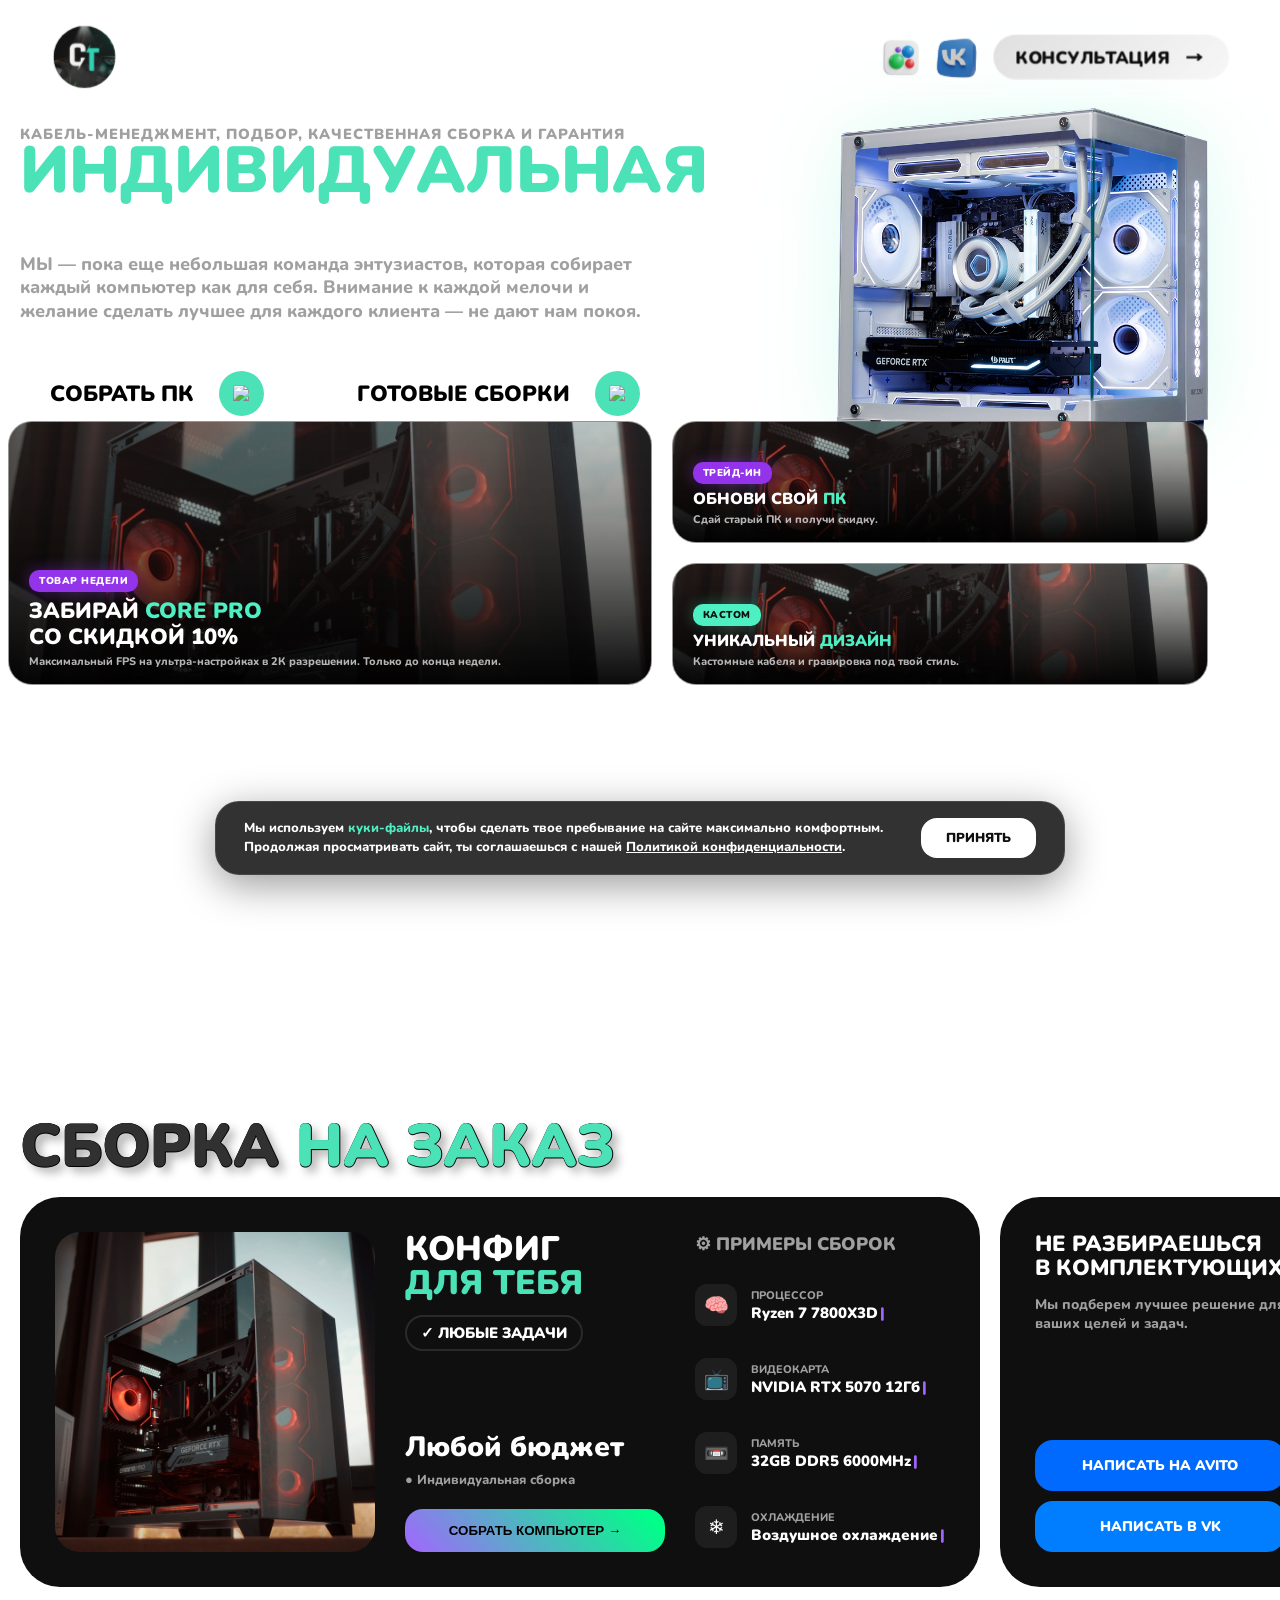
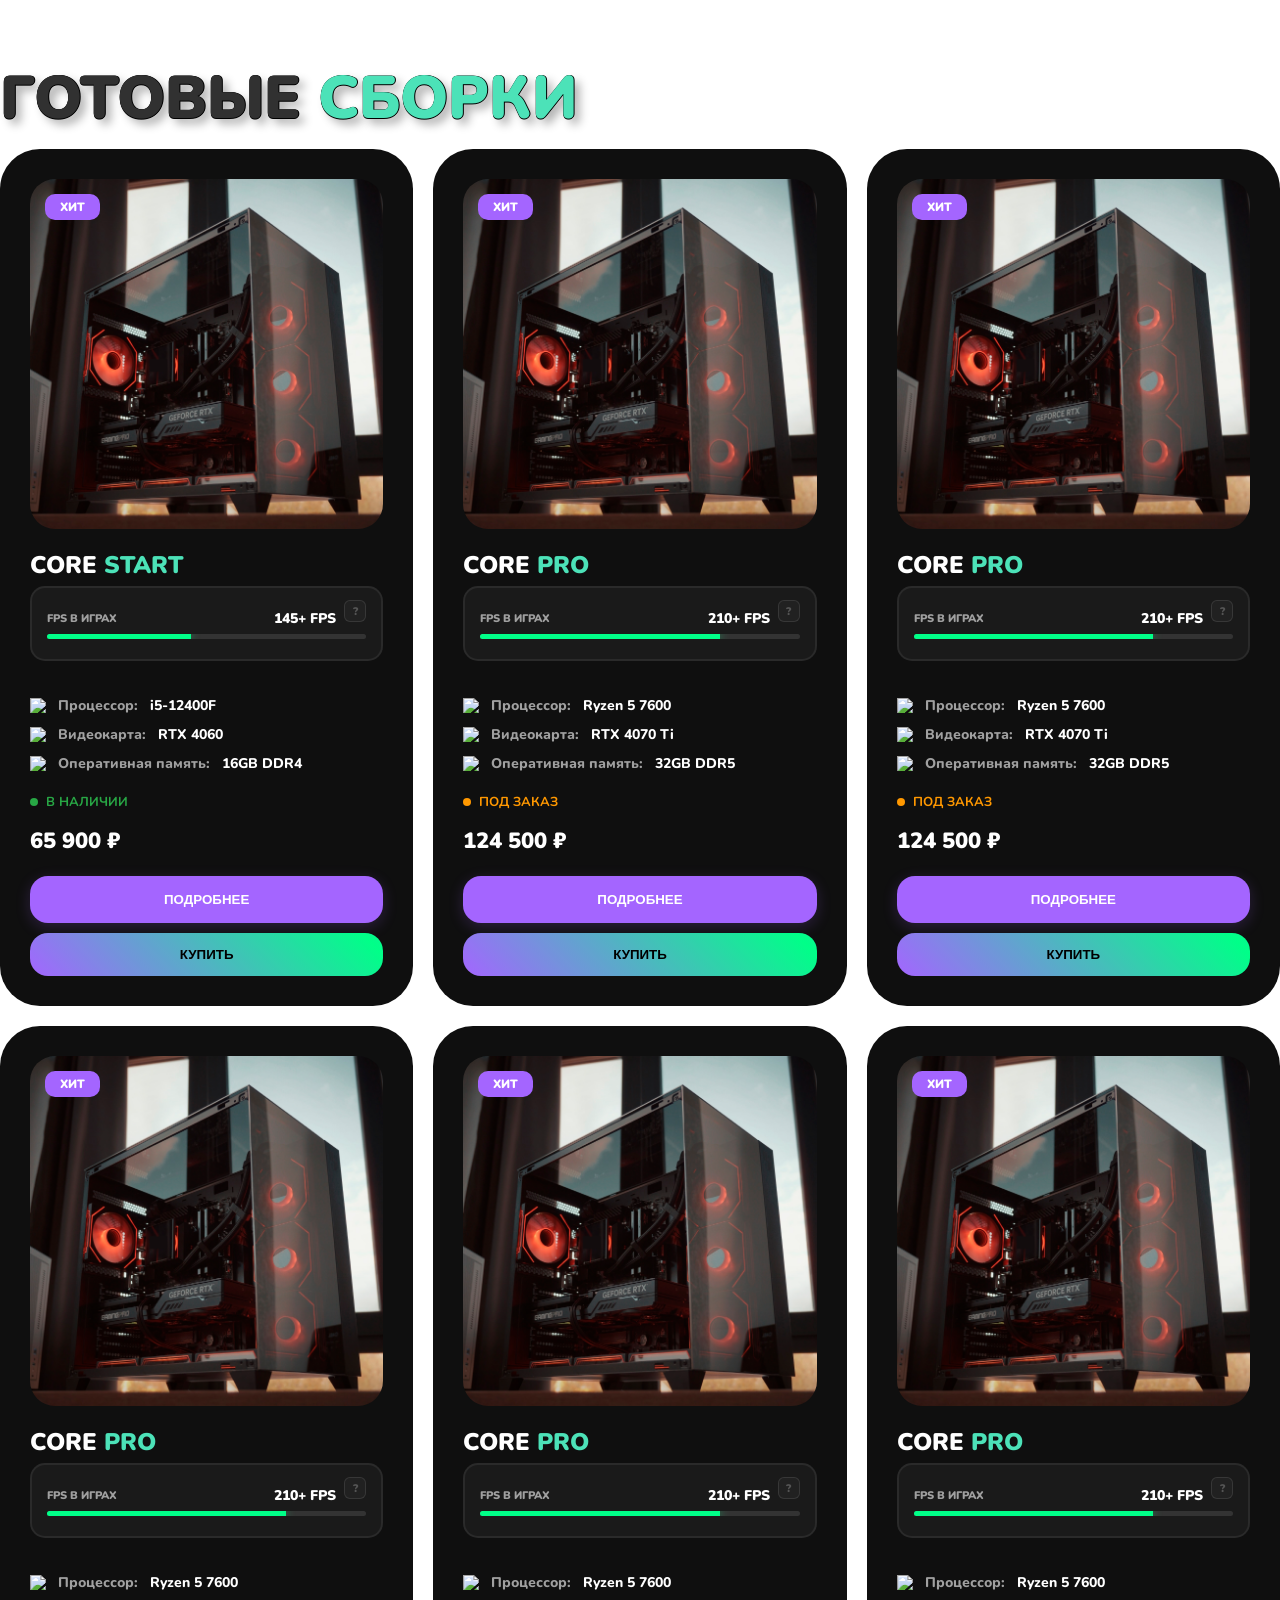
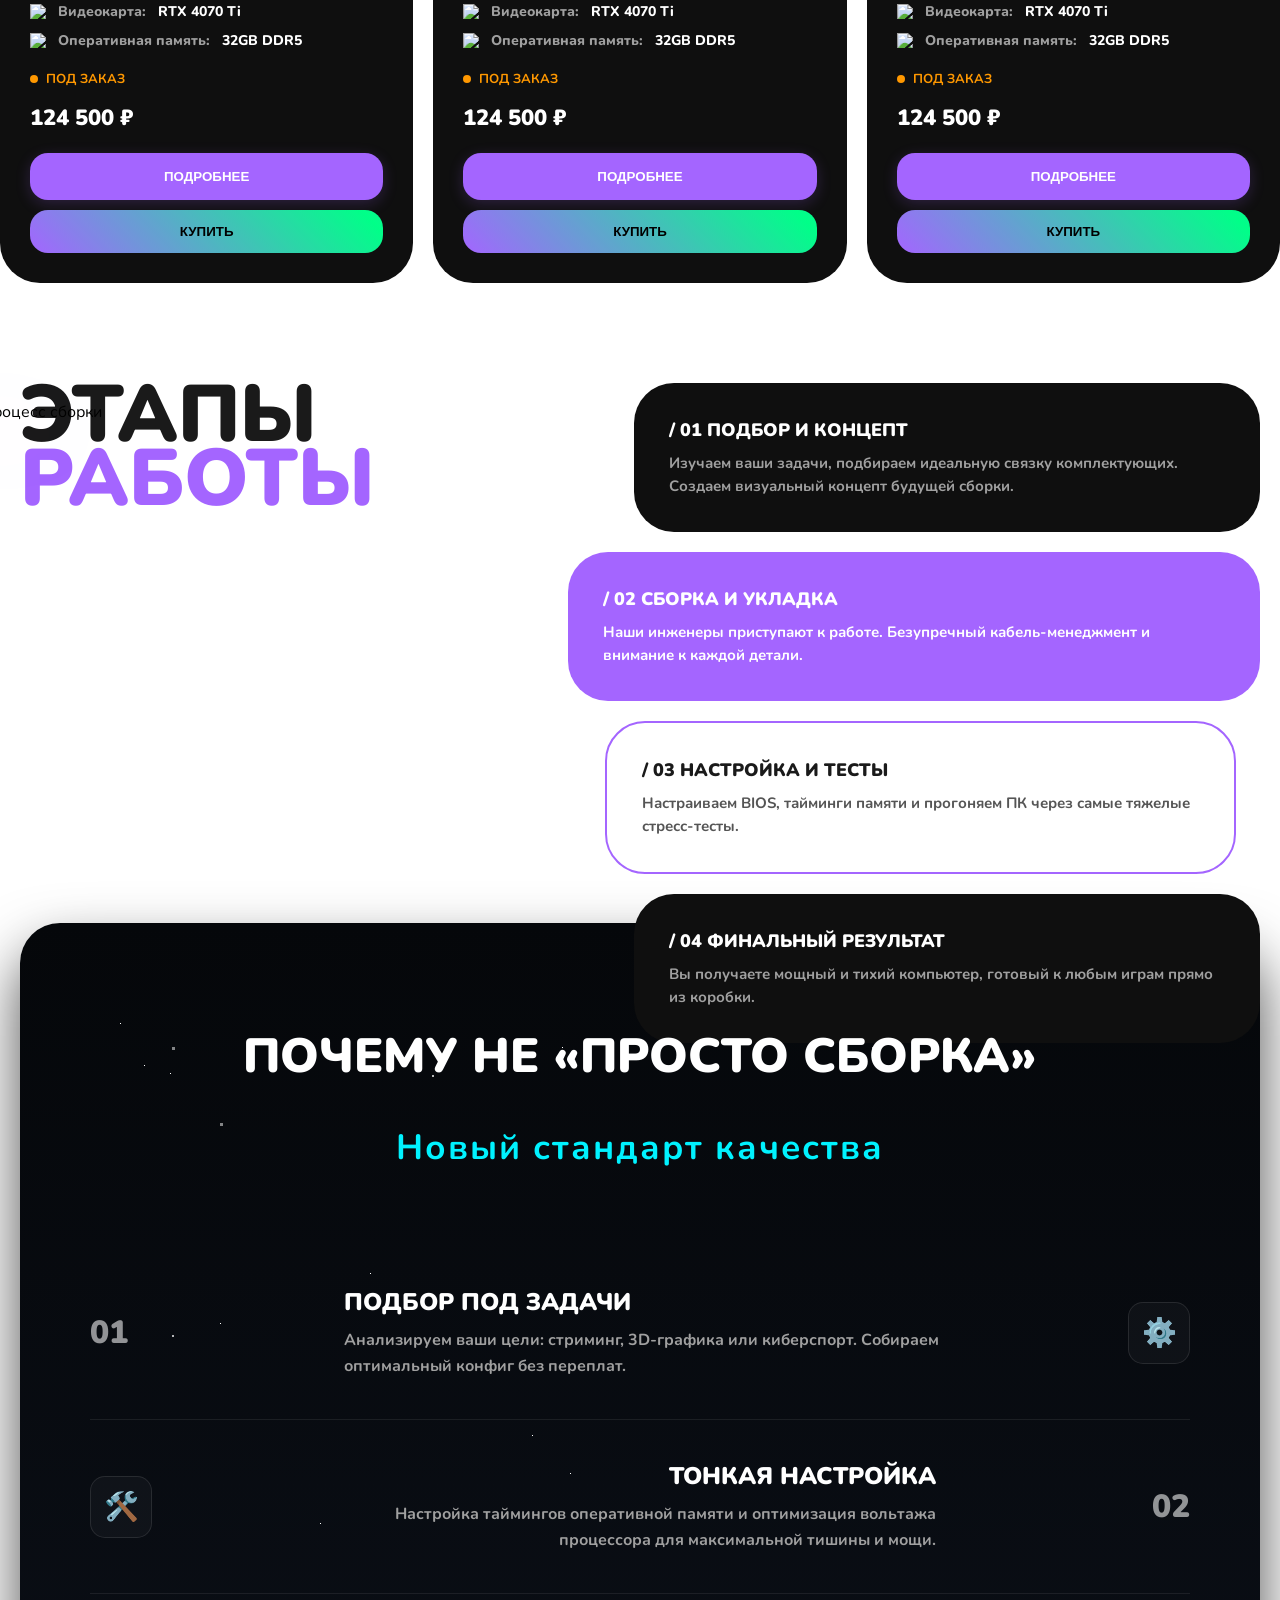
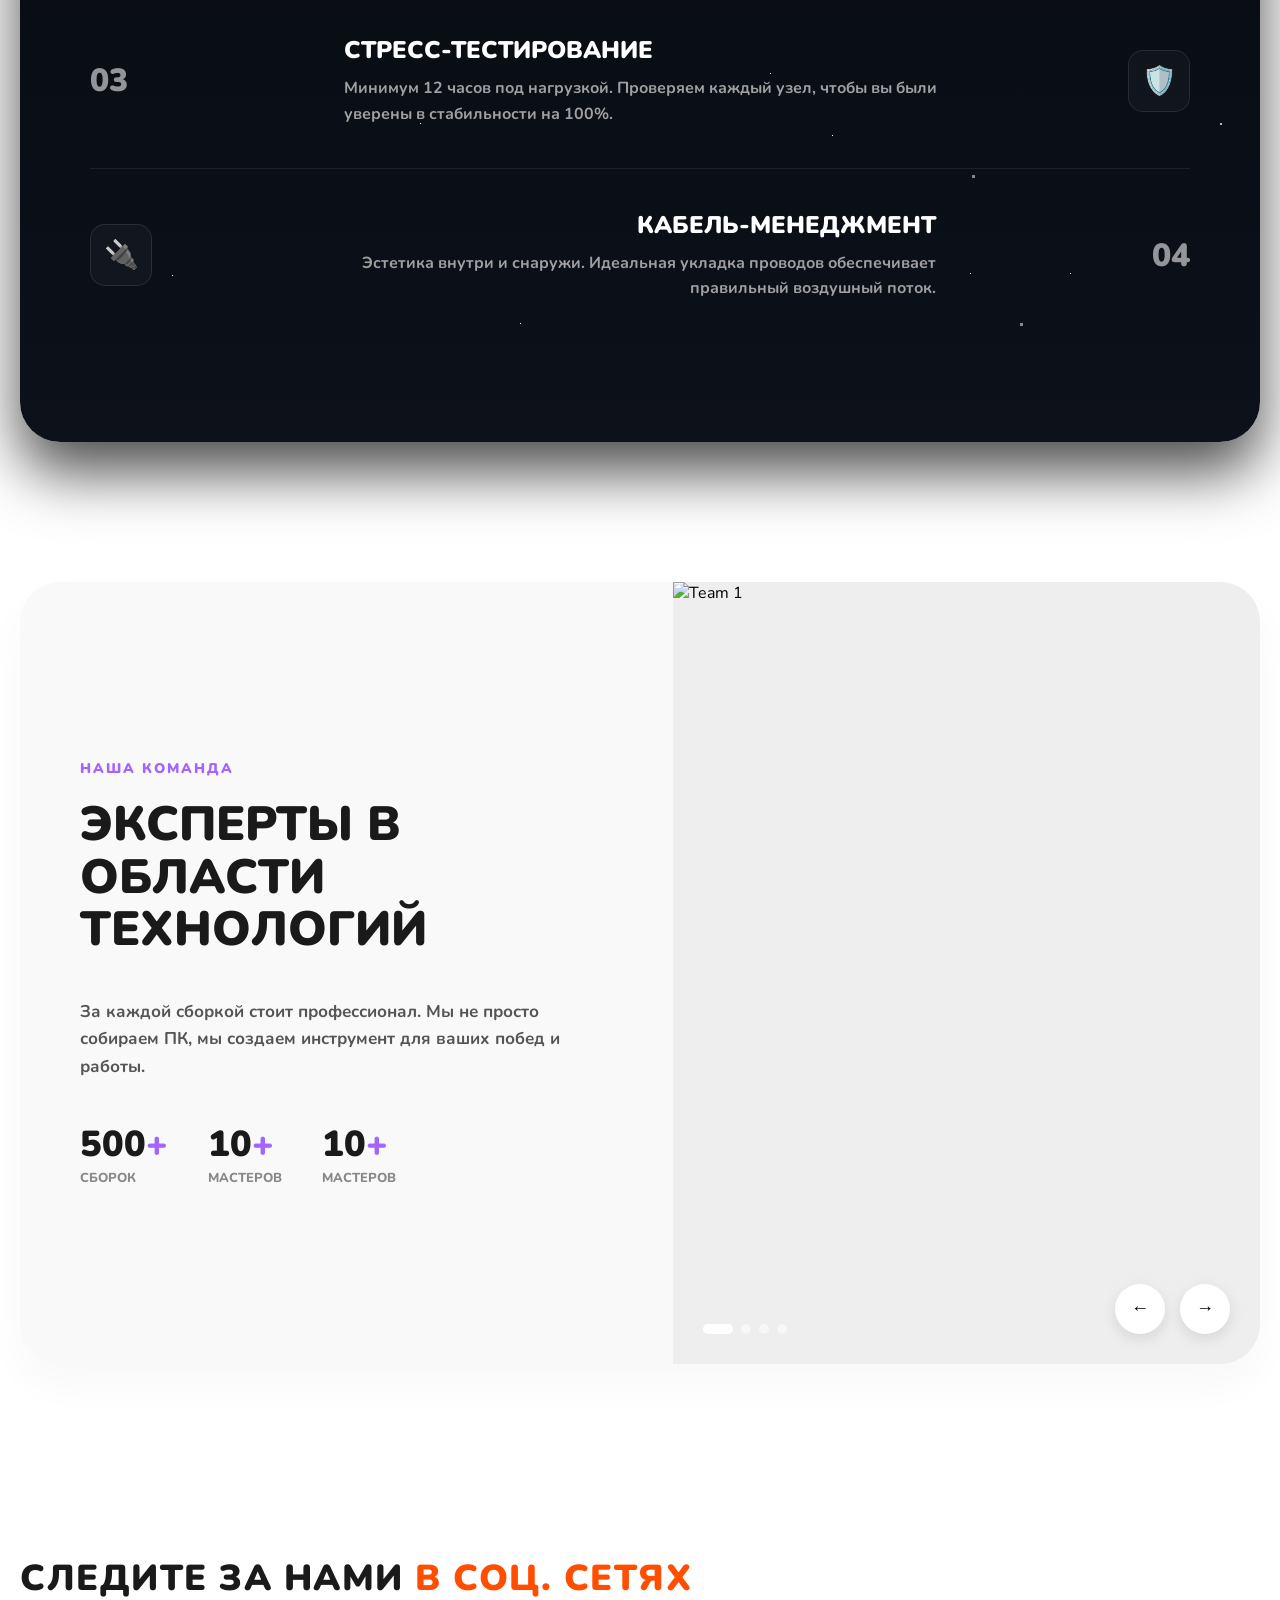
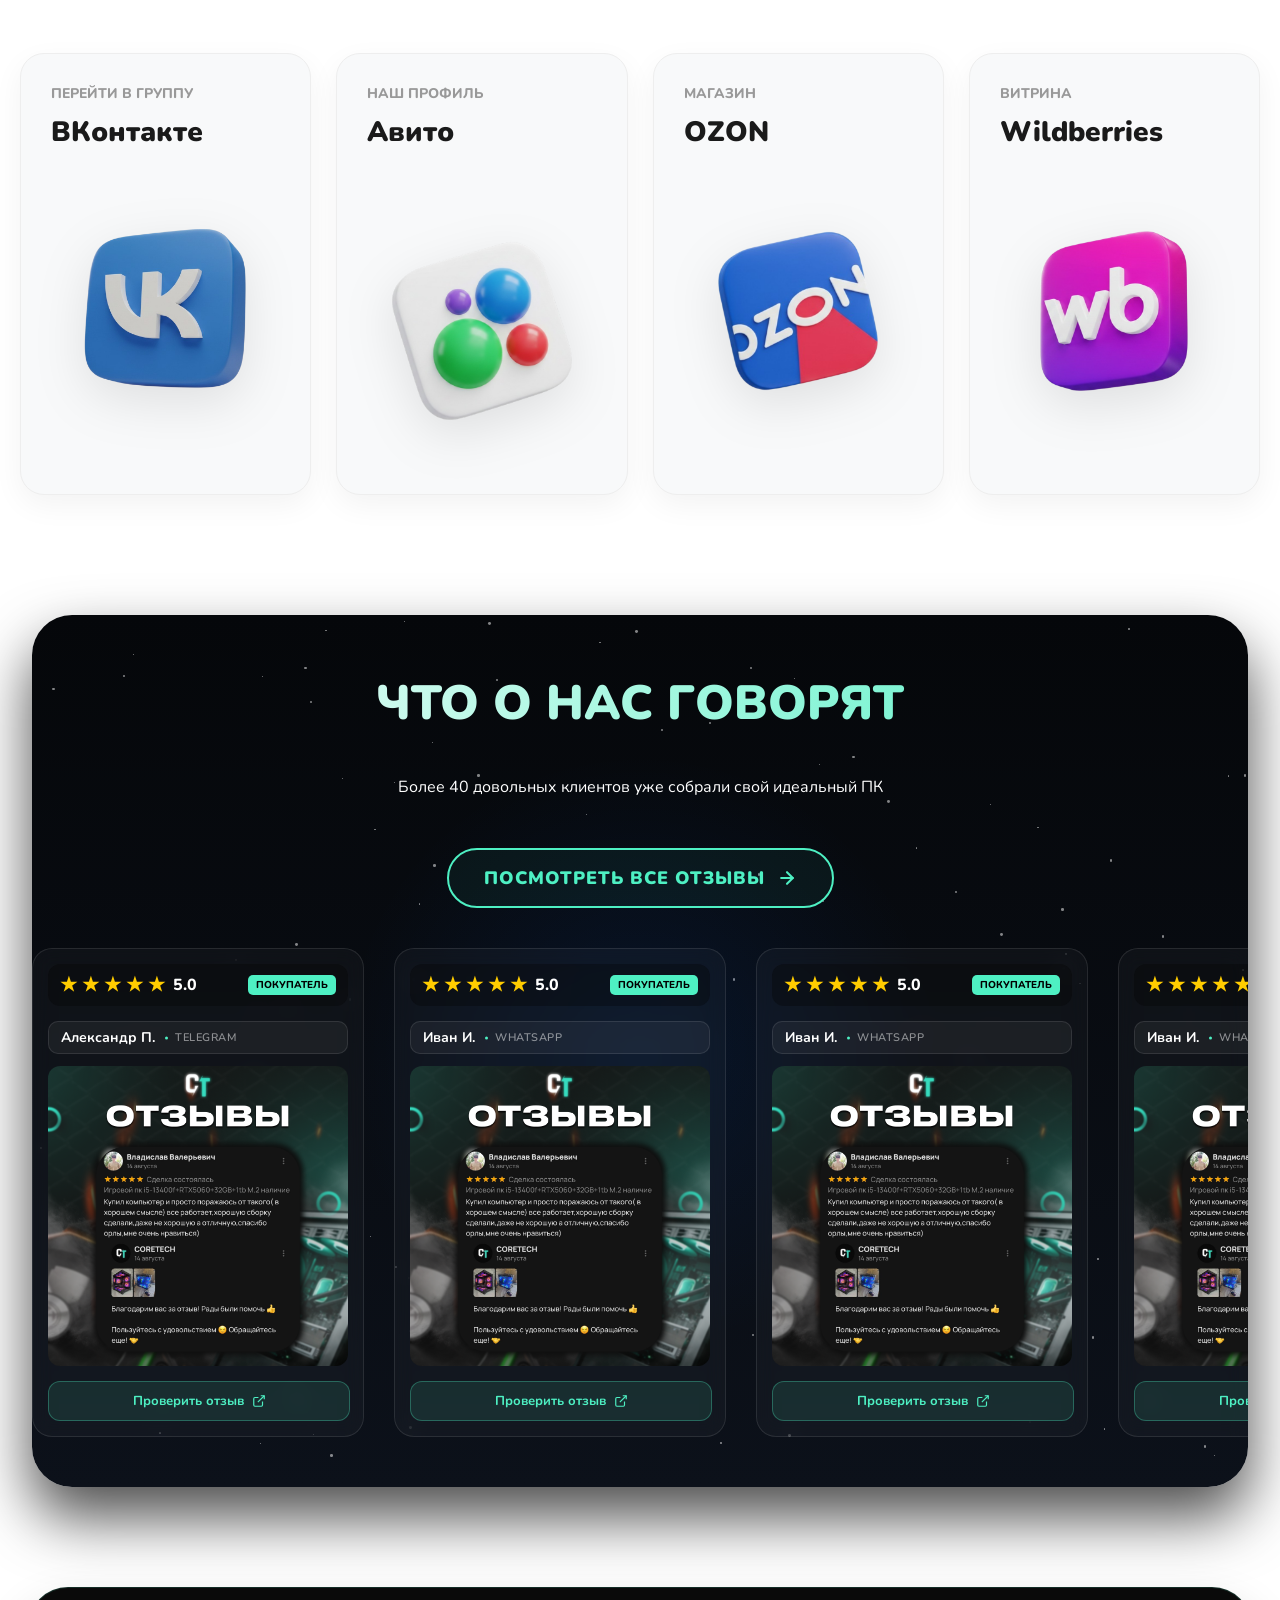
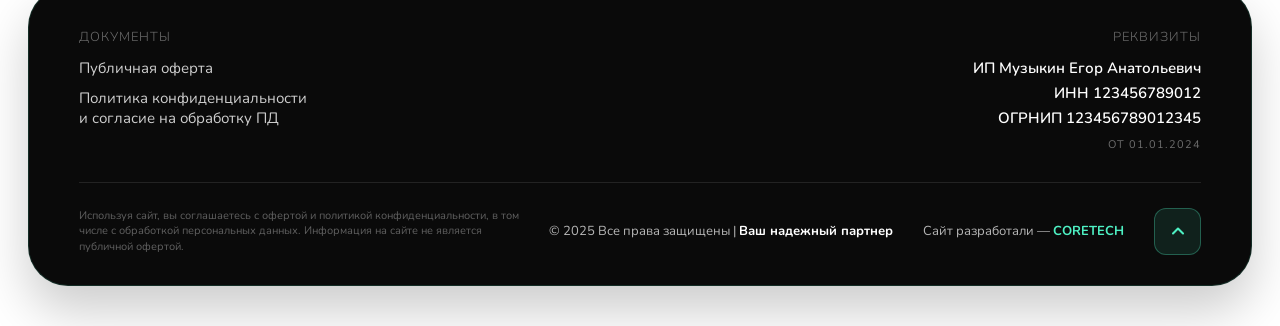
==== commit da7d76db: "Забрал проект себе в папку" ====
--- a/CORETECH_SITE/Web/Dev/Anton/index.html
+++ b/CORETECH_SITE/Web/Dev/Anton/index.html
@@ -5,417 +5,3095 @@
     <meta name="viewport" content="width=device-width, initial-scale=1.0">
     <title>Игровые компьютеры от CORETECH</title>
     <link href="https://fonts.googleapis.com/css2?family=Nunito:wght@800;900&display=swap" rel="stylesheet">
+</head>
+<body>
+
+    <div class="bg-container">
+        <div class="main-background"></div>
+    </div>
+
+    <style id="header-styles">
+        .site-header {
+            width: calc(100% - 40px);
+            max-width: 1000px; 
+            margin: 20px auto; 
+            background: rgba(255, 255, 255, 0); /* Прозрачная в начале */
+            border-radius: 50px;
+            padding: 10px 25px;
+            display: flex;
+            align-items: center;
+            justify-content: space-between;
+            box-shadow: 0 4px 20px rgba(0,0,0,0);
+            box-sizing: border-box;
+            position: fixed;
+            top: 0;
+            left: 50%;
+            /* Добавляем scale(1.05) для увеличения вверху */
+            transform: translateX(-50%) scale(1.24); 
+            z-index: 9999;
+            /* Плавная анимация */
+            transition: all 0.6s cubic-bezier(0.16, 1, 0.3, 1);
+            backdrop-filter: blur(15px);
+        }
+
+        /* Когда скроллим — возвращаем масштаб 1 */
+        .site-header.scrolled {
+            background: rgba(255, 255, 255, 0.9); /* Делаем белый фон чуть прозрачным (0.9 вместо 1) */
+            margin: 10px auto;
+            transform: translateX(-50%) scale(1); 
+            
+            /* ПЛАВНЫЙ ПЕРЕХОД КРАЕВ: */
+            /* 1. Блюр фона (уже есть, но закрепим) */
+            backdrop-filter: blur(10px);
+            -webkit-backdrop-filter: blur(10px);
+            
+            /* 2. Тень с большим размытием, которая создает эффект "дымки" вокруг */
+            box-shadow: 0 10px 50px rgba(0, 0, 0, 0.08); 
+            
+            /* 3. Тонкая, почти прозрачная граница, чтобы край не был резким */
+            border: 1px solid rgba(255, 255, 255, 0.3);
+        }
+
+        /* Стили для круглого лого без фильтров */
+        .header-logo {
+            width: 50px;
+            height: 50px;
+            border-radius: 50%;
+            overflow: hidden;
+            border: 2px solid rgba(255,255,255,0.2);
+        }
+
+        .header-logo img {
+            width: 100%;
+            height: 100%;
+            object-fit: cover;
+            filter: none !important; /* Убираем белый прямоугольник */
+        }
+
+        /* ПРИНЦИПИАЛЬНО: Убираем инверсию, которая делала логотип белым прямоугольником */
+        .site-header:not(.scrolled) .header-logo img {
+            filter: none !important; /* Отключаем негатив/белый цвет */
+        }
+
+        /* Изменяем рамку круга, когда шапка становится белой при скролле */
+        .site-header.scrolled .header-logo {
+            border: 2px solid #f0f0f0;
+        }
+
+        .header-nav { display: flex; gap: 17px; }
+
+        .header-nav a {
+            text-decoration: none;
+            color: #ffffff;
+            font-weight: 900;
+            font-size: 13px;
+            text-transform: uppercase;
+            /* Плавность для цвета, рамки и фона */
+            transition: all 0.3s ease; 
+            /* Отступы, чтобы рамочка не прилипала к буквам */
+            padding: 4px 5.5px;
+            border-radius: 15px;
+            /* Прозрачная рамка, чтобы текст не дергался при наведении */
+            border: 1px solid transparent;
+            display: inline-block;
+        }
+
+        .header-nav a:hover {
+            color: #4ef0c3;
+            /* Вместо прыжка вверх — появление рамки и легкого фона */
+            border: 1px solid rgba(78, 240, 195, 0.4);
+            background: rgba(78, 240, 195, 0.1);
+            text-shadow: 0 0 15px rgba(78, 240, 195, 0.5);
+        }
+
+        .site-header.scrolled .header-nav a {
+            color: #1a1a1a;
+        }
+
+        /* Рамка для темного режима при скролле */
+        .site-header.scrolled .header-nav a:hover {
+            border: 1px solid rgba(0, 0, 0, 0.1);
+            background: rgba(0, 0, 0, 0.05);
+        }
+
+        .header-actions { display: flex; align-items: center; gap: 15px; }
+
+        .social-circle1 {
+            width: 30px; height: 30px; border-radius: 50%;
+            border: 0px solid rgba(255, 255, 255, 0.3);
+            display: flex; align-items: center; justify-content: center;
+            transition: all 0.5s cubic-bezier(0.175, 0.885, 0.32, 1.275); /* Пружинистый эффект */
+        }
+
+        .social-circle1:hover {
+            transform: scale(1.15) rotate(5deg); /* Увеличение и легкий наклон */
+            background: rgba(255, 255, 255, 0.1); /* Легкая подсветка фона */
+            border-color: #ffffff;
+            box-shadow: 0 5px 15px rgba(255, 255, 255, 0.2); /* Тень вокруг круга */
+        }
+
+        .social-circle1 img {
+            transition: transform 0.4s ease;
+        }
+
+        .social-circle1:hover img {
+            transform: scale(1.1); /* Сама иконка внутри тоже чуть растет */
+        }
+
+        .site-header.scrolled .social-circle1 {
+            border: 1px solid #f0f0f0;
+        }
+
+        .social-circle1 img { width: 65px; height: 65px; transform: rotate(18deg);}
+
+        .social-circle2 {
+            width: 30px; height: 30px; border-radius: 50%;
+            border: 0px solid rgba(255, 255, 255, 0.3);
+            display: flex; align-items: center; justify-content: center;
+            transition: all 0.5s cubic-bezier(0.175, 0.885, 0.32, 1.275); /* Пружинистый эффект */
+        }
+
+        .social-circle2:hover {
+            transform: scale(1.15) rotate(5deg); /* Увеличение и легкий наклон */
+            background: rgba(255, 255, 255, 0.1); /* Легкая подсветка фона */
+            border-color: #ffffff;
+            box-shadow: 0 5px 15px rgba(255, 255, 255, 0.2); /* Тень вокруг круга */
+        }
+
+        .social-circle2 img {
+            transition: transform 0.4s ease;
+        }
+
+        .social-circle2:hover img {
+            transform: scale(1.1); /* Сама иконка внутри тоже чуть растет */
+        }
+
+        .site-header.scrolled .social-circle2 {
+            border: 1px solid #f0f0f0;
+        }
+
+        .social-circle2 img { width: 55px; height: 55px;}
+
+        .btn-consult {
+        /* Основные параметры */
+        background: linear-gradient(-45deg, #ffffff, #f0f0f0, #ffffff, #e0e0e0);
+        background-size: 400% 400%; /* Нужно для анимации перелива */
+        color: #0f0f0f;
+        padding: 8px 18px;
+        border-radius: 30px;
+        text-decoration: none;
+        font-weight: 900;
+        font-size: 14px;
+        text-transform: uppercase;
+        display: flex;
+        align-items: center;
+        gap: 10px;
+        
+        backface-visibility: hidden; /* Скрывает микро-сдвиги задней плоскости */
+        transform: translateZ(0);     /* Принудительно включает аппаратное ускорение */
+        -webkit-font-smoothing: subpixel-antialiased; /* Улучшает отрисовку шрифта */
+        will-change: transform;       /* Подготавливает браузер к анимации */
+
+        transition: transform 0.4s cubic-bezier(0.4, 0, 0.2, 1), 
+                    box-shadow 0.4s ease, 
+                    background-position 0.5s ease;
+        }
+
+        /* Эффект при наведении */
+        .btn-consult:hover {
+            transform: scale(1.05); /* Чуть-чуть увеличивается */
+            background-position: 100% 50%; /* Запускает перелив градиента */
+            
+            /* Подсветка (внешнее свечение) */
+            box-shadow: 0 0 20px rgba(255, 255, 255, 0.6), 
+                        0 0 40px rgba(255, 255, 255, 0.2);
+            
+            color: #000; /* Делаем текст чуть четче */
+        }
+
+        /* Состояние кнопки при скролле (когда шапка белая) */
+        .site-header.scrolled .btn-consult {
+            background: linear-gradient(-45deg, #0f0f0f, #2a2a2a, #0f0f0f, #1a1a1a);
+            background-size: 400% 400%;
+            color: #ffffff;
+            box-shadow: none;
+        }
+
+        .site-header.scrolled .btn-consult:hover {
+            transform: scale(1.05);
+            background-position: 100% 50%;
+            /* Подсветка для темной кнопки */
+            box-shadow: 0 0 23px rgba(0, 0, 0, 0.2);
+        }
+
+        /* Анимация стрелочки внутри кнопки */
+        .btn-consult span {
+            display: inline-block; /* Обязательно для трансформаций */
+            margin-left: 0px;      /* Отступ от текста */
+            
+            /* РАЗМЕР И ЖИРНОСТЬ */
+            font-size: 20px;       /* Увеличивает размер самой стрелки */
+            font-weight: 900;      /* Делает её жирнее (если шрифт поддерживает) */
+            
+            /* ДОПОЛНИТЕЛЬНАЯ ЖИРНОСТЬ (если font-weight не хватает) */
+            -webkit-text-stroke: 1px currentColor; /* "Обводка" для придания толщины */
+            
+            transition: transform 0.3s ease;
+            line-height: 1;        /* Чтобы стрелка не задирала высоту кнопки */
+        }
+
+        .btn-consult:hover span {
+            transform: translateX(4px);
+        }
+
+    /* Сама анимация перелива (плавное движение градиента) */
+    @keyframes gradientShift {
+        0% { background-position: 0% 50%; }
+        50% { background-position: 100% 50%; }
+        100% { background-position: 0% 50%; }
+    }
+
+    /* Применяем анимацию перелива постоянно или только при наведении */
+    .btn-consult:hover {
+        animation: gradientShift 3s ease infinite;
+    }
+
+        .site-header.scrolled .btn-consult {
+            background: #0f0f0f;
+            color: #ffffff;
+        }
+
+        /* Контейнер звезд теперь закреплен на весь экран */
+    .star-field {
+        position: fixed;
+        top: 0;
+        left: 0;
+        width: 100vw;
+        height: 100vh;
+        pointer-events: none; /* Пропускает клики мыши сквозь себя */
+        overflow: hidden;
+        z-index: 0; /* Опускаем на самый нижний слой, чтобы они летели строго за текстом и карточками */
+    }
+
+    /* Сама падающая звезда */
+    .falling-star {
+        position: absolute;
+        top: -50px;
+        width: 2px;
+        height: 50px;
+        background: linear-gradient(to bottom, rgba(147, 51, 234, 0), rgba(147, 51, 234, 0.7));
+        border-radius: 50%;
+        opacity: 0;
+        pointer-events: none;
+        animation: fall linear infinite;
+    }
+
+    /* Светящаяся точка на конце */
+    .falling-star::after {
+        content: '';
+        position: absolute;
+        bottom: 0;
+        left: 50%;
+        transform: translateX(-50%);
+        width: 4px;
+        height: 4px;
+        background: #9333ea;
+        border-radius: 50%;
+        box-shadow: 0 0 12px 2px rgba(147, 51, 234, 1);
+    }
+
+    /* Анимация падения */
+    @keyframes fall {
+        0% {
+            transform: translateY(0) translateX(0) rotate(-25deg);
+            opacity: 0;
+        }
+        10% {
+            opacity: 1;
+        }
+        90% {
+            opacity: 1;
+        }
+        100% {
+            /* Изменили на 100vh, чтобы они гарантированно долетали до конца экрана при скролле */
+            transform: translateY(105vh) translateX(400px) rotate(-25deg);
+            opacity: 0;
+        }
+    }
+    </style>
+
+    <script>
+        window.addEventListener('scroll', function() {
+            const header = document.querySelector('.site-header');
+            if (window.scrollY > 50) {
+                header.classList.add('scrolled');
+            } else {
+                header.classList.remove('scrolled');
+            }
+        });
+    </script>
+    
+</head>
+
+<body>
+    <header class="site-header">
+        <div class="header-logo">
+            <img src="images/logo_ct.png" alt="CT">
+        </div>
+
+        <nav class="header-nav">
+            <a href="#">Каталог ПК</a>
+            <a href="#">Этапы работы</a>
+            <a href="#">Фото</a>
+            <a href="#">Команда</a>
+            <a href="#">Новости</a>
+            <a href="#">Отзывы</a>
+        </nav>
+
+
+        
+    <div class="header-actions">
+        <div class="social-circle1">
+            <a href="https://vk.com/coretech_pc" target="_blank" style="display: flex; width: 100%; height: 100%; align-items: center; justify-content: center; text-decoration: none;">
+                <img src="images/mini_logo_avito.png" alt="Avito">
+            </a>
+        </div>
+        
+        <div class="social-circle2">
+            <a href="https://vk.com/coretech_pc" target="_blank" style="display: flex; width: 100%; height: 100%; align-items: center; justify-content: center; text-decoration: none;">
+                <img src="images/mini_logo_vk.png" alt="VK">
+            </a>
+        </div>
+        
+        <a href="#" class="btn-consult">
+            Консультация <span>→</span>
+        </a>
+    </div>
+
+    </header>
     <style>
-        * { margin: 0; padding: 0; box-sizing: border-box; }
-        body { background-color: #ffffff !important; font-family: 'Nunito', sans-serif; overflow-x: hidden; }
-        .bg-container { position: absolute; top: 0; left: 0; width: 100%; height: 110vh; z-index: -1; overflow: hidden; background: #ffffff; }
-        .main-background { position: absolute; top: 0; left: 0; width: 100%; height: 100%; background-image: url('images/fon2.png'); background-size: cover; background-position: center top; background-repeat: no-repeat; -webkit-mask-image: linear-gradient(to bottom, rgba(0,0,0,1) 0%, rgba(0,0,0,1) 50%, rgba(0,0,0,0.8) 70%, rgba(0,0,0,0.3) 85%, rgba(0,0,0,0) 100%); mask-image: linear-gradient(to bottom, rgba(0,0,0,1) 0%, rgba(0,0,0,1) 50%, rgba(0,0,0,0.8) 70%, rgba(0,0,0,0.3) 85%, rgba(0,0,0,0) 100%); }
-        .site-header { width: calc(100% - 40px); max-width: 1000px; margin: 20px auto; background: rgba(255, 255, 255, 0); border-radius: 50px; padding: 10px 25px; display: flex; align-items: center; justify-content: space-between; box-shadow: 0 4px 20px rgba(0,0,0,0); box-sizing: border-box; position: fixed; top: 0; left: 50%; transform: translateX(-50%) scale(1.24); z-index: 9999; transition: all 0.6s cubic-bezier(0.16, 1, 0.3, 1); backdrop-filter: blur(15px); }
-        .site-header.scrolled { background: rgba(255, 255, 255, 0.9); margin: 10px auto; transform: translateX(-50%) scale(1); backdrop-filter: blur(10px); box-shadow: 0 10px 50px rgba(0, 0, 0, 0.08); border: 1px solid rgba(255, 255, 255, 0.3); }
-        .header-logo { width: 50px; height: 50px; border-radius: 50%; overflow: hidden; border: 2px solid rgba(255,255,255,0.2); }
-        .header-logo img { width: 100%; height: 100%; object-fit: cover; }
-        .header-nav { display: flex; gap: 17px; }
-        .header-nav a { text-decoration: none; color: #ffffff; font-weight: 900; font-size: 13px; text-transform: uppercase; transition: all 0.3s ease; padding: 4px 5.5px; border-radius: 15px; border: 1px solid transparent; }
-        .header-nav a:hover { color: #4ef0c3; border: 1px solid rgba(78, 240, 195, 0.4); background: rgba(78, 240, 195, 0.1); }
-        .site-header.scrolled .header-nav a { color: #1a1a1a; }
-        .header-actions { display: flex; align-items: center; gap: 15px; }
-        .social-circle1, .social-circle2 { width: 30px; height: 30px; border-radius: 50%; display: flex; align-items: center; justify-content: center; transition: all 0.5s cubic-bezier(0.175, 0.885, 0.32, 1.275); }
-        .social-circle1:hover, .social-circle2:hover { transform: scale(1.15) rotate(5deg); background: rgba(255, 255, 255, 0.1); box-shadow: 0 5px 15px rgba(255, 255, 255, 0.2); }
-        .social-circle1 img { width: 65px; height: 65px; transform: rotate(18deg); }
-        .social-circle2 img { width: 55px; height: 55px; }
-        .btn-consult { background: linear-gradient(-45deg, #ffffff, #f0f0f0, #ffffff, #e0e0e0); background-size: 400% 400%; color: #0f0f0f; padding: 8px 18px; border-radius: 30px; text-decoration: none; font-weight: 900; font-size: 14px; text-transform: uppercase; display: flex; align-items: center; gap: 10px; transition: transform 0.4s cubic-bezier(0.4, 0, 0.2, 1), box-shadow 0.4s ease; }
-        .btn-consult:hover { transform: scale(1.05); box-shadow: 0 0 20px rgba(255, 255, 255, 0.6); }
-        .site-header.scrolled .btn-consult { background: #0f0f0f; color: #ffffff; }
-        .hero-section { width: 100%; max-width: 1300px; margin: 0 auto; padding: 120px 20px 60px 20px; display: flex; align-items: center; justify-content: space-between; position: relative; min-height: 90vh; }
+        :root {
+            --bg-color: transparent;
+            --card-bg: #0f0f0f;
+            --accent-purple: #a465ff;
+            --accent-mint: #4ce2b8; /* Added for the new Hero section */
+            --text-white: #ffffff;
+            --text-gray: #a0a0a0;
+            --blue-vk: #007eff;
+            --blue-avito: #006aff;
+        }
+        /* Контейнер фона — теперь он не фиксированный, а абсолютный */
+        .bg-container {
+            position: absolute;
+            top: 0;
+            left: 0;
+            width: 100%;
+            height: 110vh; /* Высота чуть больше одного экрана */
+            z-index: -1;
+            overflow: hidden;
+            background: #ffffff; /* Фон страницы под картинкой */
+        }
+
+        .main-background {
+            position: absolute;
+            top: 0;
+            left: 0;
+            width: 100%;
+            height: 100%; /* Картинка занимает весь контейнер */
+            background-image: url('images/fon2.png');
+            background-size: cover;
+            background-position: center top;
+            background-repeat: no-repeat;
+            
+            /* Плавное, многоступенчатое размытие */
+            -webkit-mask-image: linear-gradient(to bottom, 
+                rgba(0,0,0,1) 0%,      /* Полностью видно в самом верху */
+                rgba(0,0,0,1) 50%,     /* Держим плотность до середины первого экрана */
+                rgba(0,0,0,0.8) 70%,   /* Начинаем очень легкое затухание */
+                rgba(0,0,0,0.3) 85%,   /* Сильное размытие к краю */
+                rgba(0,0,0,0) 100%     /* В самом низу — абсолютный ноль (линии не будет) */
+            );
+            mask-image: linear-gradient(to bottom, 
+                rgba(0,0,0,1) 0%, 
+                rgba(0,0,0,1) 50%, 
+                rgba(0,0,0,0.8) 70%, 
+                rgba(0,0,0,0.3) 85%, 
+                rgba(0,0,0,0) 100%
+            );
+        }
+
+/* Убедись, что у body нет своего фона, который все портит */
+body {
+    background-color: #ffffff !important;
+    margin: 0;
+    padding: 0;
+}
+        body {
+            overflow-x: hidden;
+            font-family: 'Nunito', sans-serif;
+            margin: 0;
+            padding: 0;
+            display: flex;
+            flex-direction: column;
+            align-items: center; 
+            min-height: 100vh;
+            background-color: #ffffff;
+        }
+
+        
+
+        
+
+        .hero-section {
+            width: 100%;
+            max-width: 1300px;
+            margin: 0 auto;
+            padding: 120px 20px 60px 20px;
+            display: flex;
+            align-items: center;
+            justify-content: space-between;
+            box-sizing: border-box;
+            position: relative;
+            height: 1300px; /* Занимает весь экран */
+            overflow: hidden;
+}
+
+        .container { 
+            width: 100%;
+            max-width: 100%; 
+            background: #ffffff; 
+            display: flex;
+            flex-direction: column;
+            align-items: center;
+            box-sizing: border-box;
+            margin: 0 auto;
+            position: relative;
+            z-index: 5;
+            padding: 80px 20px;
+        }
+
+        /* --- NEW HERO SECTION STYLES --- */
+        .hero-section {
+            width: 100%;
+            max-width: 1300px;
+            margin: 0 auto;
+            display: flex;
+            align-items: center; 
+            justify-content: space-between;
+            box-sizing: border-box;
+            position: relative;
+            height: 115vh; /* Высота всего фона */
+            padding-bottom: 600px; /* ИЗМЕНЯЙ ЭТО ЧИСЛО, чтобы двигать текст выше или ниже */
+            overflow: hidden;
+}
+
         .hero-content { flex: 1; max-width: 750px; z-index: 2; }
-        .hero-subtitle { font-size: 14.6px; font-weight: 900; text-transform: uppercase; letter-spacing: 1px; color: #a0a0a0; margin-bottom: 15px; }
-        .hero-title { font-size: 65px; font-weight: 900; line-height: 1.0; text-transform: uppercase; color: #4ce2b8; }
-        .hero-title2 { font-size: 50px; font-weight: 900; line-height: 1.0; text-transform: uppercase; margin: 0px 0px 0px 120px; color: #ffffff; }
-        .hero-description { font-size: 18px; line-height: 1.3; color: #a0a0a0; max-width: 650px; margin-bottom: 40px; font-weight: 800; }
+        .hero-subtitle 
+        { 
+            font-size: 14.6px; 
+            font-weight: 900; 
+            text-transform: uppercase; 
+            letter-spacing: 1px; 
+            color: var(--text-gray); 
+            margin: 0px 0px 0px 0px;
+            line-height: 0.5;
+            white-space: nowrap
+        }        .hero-title 
+        { 
+            font-size: 65px;
+            font-weight: 900; line-height: 1.0; 
+            text-transform: uppercase; 
+            margin: 0 0 0px 0;
+            color:var(--accent-mint);
+        }
+
+        .hero-title2 
+        { 
+            font-size: 50px;
+            font-weight: 900; 
+            line-height: 1.0; 
+            text-transform: uppercase; 
+            margin: 0px 0px 0px 120px;
+            color: var(--text-white); 
+            white-space: nowrap
+        }
+        .hero-title span { color: var(--accent-mint); }
+        .hero-description 
+        { 
+            font-size: 18px; 
+            line-height: 1.3; 
+            color: var(--text-gray);
+            max-width: 650px;
+            margin-bottom: 40px; 
+            font-weight: 800; 
+        }
         .hero-btns { display: flex; gap: 55px; flex-wrap: wrap; }
-        .btn-hero { display: flex; align-items: center; gap: 25px; background: #ffffff; color: #000000; padding: 8px 8px 8px 30px; border-radius: 60px; text-decoration: none; font-weight: 900; font-size: 22px; text-transform: uppercase; transition: all 0.3s ease; }
-        .btn-hero .arrow-icon { width: 45px; height: 45px; background: #4ce2b8; border-radius: 50%; display: flex; align-items: center; justify-content: center; transition: transform 0.3s ease; }
-        .btn-hero .arrow-icon img { width: 18px; height: 18px; filter: brightness(0) invert(1); }
-        .btn-hero:hover { transform: translateY(-5px); }
+        .btn-hero {
+            display: flex; align-items: center; gap: 25px; background: #ffffff; color: #000000;
+            padding: 8px 8px 8px 30px; border-radius: 60px; text-decoration: none;
+            font-weight: 900; font-size: 22px; text-transform: uppercase;
+            transition: all 0.3s ease; box-shadow: 0 0 20px rgba(255, 255, 255, 0.15);
+        }
+        .btn-hero .arrow-icon {
+            width: 45px; height: 45px; background: var(--accent-mint); border-radius: 50%;
+            display: flex; align-items: center; justify-content: center; transition: transform 0.3s ease;
+        }
+        .btn-hero .arrow-icon img { width: 18px; height: 18px; }
+        .btn-hero:hover { transform: translateY(-5px); box-shadow: 0 10px 30px rgba(78, 240, 195, 0.3); }
         .btn-hero:hover .arrow-icon { transform: rotate(-45deg); }
-        .hero-image { flex: 1; display: flex; justify-content: flex-end; }
-        .hero-image img { width: 100%; max-width: 500px; filter: drop-shadow(0 0 40px rgba(78, 240, 195, 0.2)); animation: float 5s ease-in-out infinite; }
-        @keyframes float { 0%, 100% { transform: translateY(0); } 50% { transform: translateY(-20px); } }
-        .container { width: 100%; max-width: 1300px; margin: 0 auto; padding: 80px 20px; }
-        h1 { font-size: 60px; font-weight: 900; margin: 0 0 30px 0; color: #313131; text-shadow: -0.5px -0.5px 0 #000000, 0.5px -0.5px 0 #000000, -0.5px 0.5px 0 #000000, 6px 6px 10px rgba(0, 0, 0, 0.3); }
-        h1 span { color: #4ce2b8; }
-        .widgets-wrapper { display: flex; gap: 20px; align-items: stretch; }
-        .card { background-color: #0f0f0f; border-radius: 40px; padding: 35px; color: #ffffff; display: flex; }
-        .main-widget { flex: 2.3; gap: 30px; }
-        .pc-image-container { width: 320px; height: 320px; background: #222; border-radius: 25px; overflow: hidden; flex-shrink: 0; }
-        .pc-image-container img { width: 100%; height: 100%; object-fit: cover; }
-        .config-info { display: flex; flex-direction: column; justify-content: space-between; width: 260px; }
-        .config-info h2 { font-size: 34px; font-weight: 900; text-transform: uppercase; line-height: 34px; }
-        .config-info h2 span { color: #4ce2b8; }
-        .badge { display: inline-flex; border: 2px solid #2a2a2a; border-radius: 30px; padding: 6px 14px; font-size: 15px; font-weight: 900; margin-top: 15px; }
-        .price-text { font-size: 28px; font-weight: 900; }
-        .sub-text { color: #a0a0a0; font-size: 13px; font-weight: 800; margin-bottom: 20px; }
-        .btn-purple { background: linear-gradient(45deg, #a465ff, #00ff88, #a465ff); background-size: 200% auto; color: #000; text-align: center; padding: 14px; border-radius: 18px; font-weight: 900; text-transform: uppercase; display: block; border: none; cursor: pointer; width: 100%; transition: 0.3s; }
-        .btn-purple:hover { transform: translateY(-3px); }
-        .specs-list { flex-grow: 1; display: flex; flex-direction: column; justify-content: space-between; }
-        .specs-header { color: #a0a0a0; font-size: 18px; font-weight: 900; }
-        .spec-item { display: flex; align-items: center; gap: 14px; height: 50px; }
-        .spec-icon { width: 42px; height: 42px; background: #1e1e1e; border-radius: 12px; display: flex; align-items: center; justify-content: center; font-size: 20px; }
-        .spec-label { color: #a0a0a0; font-size: 11px; font-weight: 800; }
-        .spec-value { font-weight: 900; font-size: 15px; min-height: 1.2em; display: block; }
-        .side-widget { flex: 1; flex-direction: column; justify-content: space-between; }
-        .side-widget h3 { font-size: 22px; font-weight: 900; text-transform: uppercase; }
-        .side-widget p { color: #a0a0a0; font-size: 14px; font-weight: 800; margin-top: 15px; }
+
+        .hero-image { flex: 1; display: flex; justify-content: flex-end; align-items: center; position: relative; }
+        
+
+        .container { 
+            width: 100%;
+            max-width: 100%; 
+            background: #ffffff00; 
+            display: flex;
+            flex-direction: column;
+            align-items: center;
+            box-sizing: border-box;
+            margin: 0 auto;
+            position: relative;
+            z-index: 5;
+            padding: 80px 20px;
+            padding-bottom: 10px;
+            margin-top: -10px;
+        }
+        .widgets-wrapper, .catalog-section, .container > h1 {
+            width: 100%;
+            max-width: 1300px;
+        }
+
+        h1 {
+            font-size: 60px;
+            font-weight: 900;
+            margin: 0 0 10px 0;
+            color: #313131;
+            
+            /* Идеальная внешняя обводка без заезда внутрь букв */
+            text-shadow:
+                -0.5px -0.5px 0 #000000,  
+                0.5px -0.5px 0 #000000,
+                -0.5px  0.5px 0 #000000,
+                6px 6px 10px rgba(0, 0, 0, 0.3);
+        }
+
+        h1 span { color: var(--accent-mint); }
+
+        .widgets-wrapper {
+            display: flex;
+            gap: 20px;
+            align-items: stretch; 
+            width: 100%;
+        }
+
+        .card {
+            background-color: var(--card-bg);
+            border-radius: 40px;
+            padding: 35px;
+            color: var(--text-white);
+            display: flex;
+            box-sizing: border-box;
+        }
+
+        .main-widget {
+            flex: 2.3;
+            gap: 30px;
+        }
+
+        .pc-image-container {
+            width: 320px;
+            height: 320px;
+            background: #222;
+            border-radius: 25px;
+            overflow: hidden;
+            flex-shrink: 0;
+        }
+
+        .pc-image-container img {
+            width: 100%;
+            height: 100%;
+            object-fit: cover;
+            display: block;
+        }
+
+        .config-info {
+            display: flex;
+            flex-direction: column;
+            justify-content: space-between;
+            width: 260px;
+            flex-shrink: 0;
+        }
+
+        .config-info h2 {
+            font-size: 34px;
+            font-weight: 900;
+            margin: 0;
+            text-transform: uppercase;
+            line-height: 34px;
+        }
+
+        .config-info h2 span { color: var(--accent-mint); }
+
+        .badge {
+            display: inline-flex;
+            border: 2px solid #2a2a2a;
+            border-radius: 30px;
+            padding: 6px 14px;
+            font-size: 15px;
+            font-weight: 900;
+            margin-top: 15px;
+        }
+
+        .price-text {
+            font-size: 28px;
+            font-weight: 900;
+            margin-bottom: 5px;
+        }
+
+        .sub-text {
+            color: var(--text-gray);
+            font-size: 13px;
+            font-weight: 800;
+            margin-bottom: 20px;
+        }
+
+        .btn-anchor {
+            width: 100%;
+            padding-top: 15px;
+            margin-top: -15px;
+        }
+
+        .btn-purple {
+            background: linear-gradient(45deg, #a465ff, #00ff88, #a465ff);
+            background-size: 200% auto;
+            color: #000; text-align: center; padding: 14px; border-radius: 18px;
+            font-weight: 900; text-transform: uppercase; display: block;
+            border: none; cursor: pointer; width: 100%;
+            transition: 0.3s;
+            animation: g-shimmer 3s linear infinite;
+        }
+        @keyframes neonBreathe {
+            0%, 100% { box-shadow: 0 0 15px rgba(164, 101, 255, 0.5), 0 0 30px rgba(164, 101, 255, 0.2); }
+            50% { box-shadow: 0 0 25px rgba(164, 101, 255, 0.8), 0 0 45px rgba(164, 101, 255, 0.4); }
+        }
+
+        .btn-anchor:hover .btn-purple {
+            transform: translateY(-3px);
+            box-shadow: 0 5px 40px rgba(65, 255, 122, 0.4);
+        }
+
+        .specs-list {
+            flex-grow: 1;
+            display: flex;
+            flex-direction: column;
+            justify-content: space-between;
+            min-width: 250px;
+        }
+
+        .specs-header {
+            color: var(--text-gray);
+            font-size: 18px;
+            font-weight: 900;
+            margin: 0;
+            display: flex;
+            align-items: center;
+        }
+
+        .spec-item {
+            display: flex;
+            align-items: center;
+            gap: 14px;
+            height: 50px;
+        }
+
+        .spec-icon {
+            width: 42px;
+            height: 42px;
+            background: #1e1e1e;
+            border-radius: 12px;
+            display: flex;
+            align-items: center;
+            justify-content: center;
+            font-size: 20px;
+        }
+
+        .spec-label { color: var(--text-gray); font-size: 11px; font-weight: 800; }
+
+        /* ИСПРАВЛЕНИЕ: Фиксированная высота для предотвращения прыжков */
+        .spec-value { 
+            font-weight: 900; 
+            font-size: 15px; 
+            white-space: pre; 
+            min-height: 1.2em; /* Резервируем место под строку */
+            display: block;
+        }
+
+        /* Дополнительно: эффект курсора (опционально) */
+        .spec-value::after {
+            content: '|';
+            color: var(--accent-purple);
+            animation: blink 0.7s infinite;
+            margin-left: 2px;
+        }
+
+        @keyframes blink {
+            50% { opacity: 0; }
+        }
+
+        .side-widget {
+            flex: 1;
+            min-width: 320px;
+            flex-direction: column;
+            justify-content: space-between;
+        }
+
+        .side-widget h3 { font-size: 22px; font-weight: 900; text-transform: uppercase; margin: 0; line-height: 1.1; }
+        .side-widget p { color: var(--text-gray); font-size: 14px; font-weight: 800; margin-top: 15px; }
+
         .social-buttons { display: flex; flex-direction: column; gap: 10px; margin-top: 20px; }
-        .btn-social { padding: 16px; border-radius: 18px; color: white; font-weight: 900; text-decoration: none; text-align: center; font-size: 14px; text-transform: uppercase; transition: 0.2s; display: block; }
+
+        .btn-social {
+            padding: 16px;
+            border-radius: 18px;
+            color: white;
+            font-weight: 900;
+            text-decoration: none;
+            text-align: center;
+            font-size: 14px;
+            text-transform: uppercase;
+            transition: filter 0.2s ease, transform 0.2s ease;
+        }
+
         .btn-social:hover { filter: brightness(0.7); transform: scale(0.98); }
-        .avito { background-color: #006aff; }
-        .vk { background-color: #007eff; }
-        .catalog-section { width: 100%; max-width: 1300px; margin: 60px auto; padding: 0 20px; }
-        .catalog-grid { display: grid; grid-template-columns: repeat(3, 1fr); gap: 20px; }
-        @media (max-width: 900px) { .catalog-grid { display: flex; overflow-x: auto; scroll-snap-type: x mandatory; gap: 15px; } .product-card { min-width: 85vw; scroll-snap-align: center; } }
-        .product-card { background: #0f0f0f; border-radius: 40px; padding: 30px; color: #fff; display: flex; flex-direction: column; position: relative; transition: transform 0.3s ease; }
+
+        .avito { background-color: var(--blue-avito); }
+        .vk { background-color: var(--blue-vk); }
+    
+        /* ПАРАМЕТРЫ УПРАВЛЕНИЯ КАРТИНКОЙ ПК */
+        :root {
+            --pc-image-offset: 170px;   /* Смещение: >0 вправо, <0 влево */
+            --pc-image-width: 162%;    /* Размер картинки (например 100%, 80%, 500px) */
+        }
+
+        .hero-image img {
+            width: var(--pc-image-width); 
+            max-width: none; /* Убираем ограничение, чтобы width работал гибко */
+            height: auto;
+            transform: translateX(var(--pc-image-offset));
+            filter: drop-shadow(0 0 40px rgba(78, 240, 195, 0.2));
+            animation: float 5s ease-in-out infinite;
+        }
+
+        @keyframes float {
+            0%, 100% { transform: translateY(0) translateX(var(--pc-image-offset)) rotate(0deg); }
+            50% { transform: translateY(-20px) translateX(var(--pc-image-offset)) rotate(1deg); }
+        }
+
+    </style>
+     
+    <section class="hero-section">
+        <div class="hero-content">
+            <div class="hero-subtitle">Кабель-менеджмент, подбор, качественная сборка и гарантия</div>
+                <div class="hero-title">Индивидуальная</div>
+                <div class="hero-title2">Сборка компьютеров</div>
+                <div class="hero-description">МЫ — пока еще небольшая команда энтузиастов, которая собирает каждый компьютер как для себя. Внимание к каждой мелочи и желание сделать лучшее для каждого клиента — не дают нам покоя.</div>
+
+                <div class="hero-btns">
+                    <a href="#" class="btn-hero">
+                        Собрать ПК
+                        <div class="arrow-icon">
+                            <img src="https://cdn-icons-png.flaticon.com/512/545/545682.png" alt="->">
+                        </div>
+                    </a>
+                    <a href="#" class="btn-hero">
+                        Готовые сборки
+                        <div class="arrow-icon">
+                            <img src="https://cdn-icons-png.flaticon.com/512/545/545682.png" alt="->">
+                        </div>
+                    </a>
+                </div>
+            </div>  
+        <div class="hero-image">
+            <img src="images/pc2.png" alt="Custom PC">
+        </div>   
+         <div class="promo-container">
+    
+    <style>
+        /* Главный контейнер теперь прижимается к самому низу hero-секции */
+        .promo-container {
+            position: absolute;
+            bottom: 350px; /* Отступ от самого низа экрана */
+            left: 47.5%;
+            transform: translateX(-50%);
+            width: calc(100% - 40px);
+            max-width: 1200px;
+            padding: 0;
+            box-sizing: border-box;
+            font-family: 'Nunito', sans-serif;
+            z-index: 10; /* Поверх фоновых свечений, но не мешает ПК */
+        }
+
+        /* Сетка коллажа: 1 большая карточка слева и 2 прямоугольные справа */
+        .promo-grid {
+            display: grid;
+            grid-template-columns: 1.2fr 1fr;
+            gap: 20px;
+        }
+
+        .promo-right-column {
+            display: grid;
+            grid-template-rows: 1fr 1fr;
+            gap: 20px;
+        }
+
+        /* Общие стили карточек-баннеров */
+        .promo-card {
+            position: relative;
+            border-radius: 24px;
+            overflow: hidden;
+            background: rgba(20, 20, 20, 0.5); /* Полупрозрачный стеклянный фон */
+            backdrop-filter: blur(10px);
+            -webkit-backdrop-filter: blur(10px);
+            border: 1px solid rgba(255, 255, 255, 0.1);
+            cursor: pointer;
+            display: flex;
+            flex-direction: column;
+            justify-content: flex-end;
+            min-height: 120px; /* Сделали чуть компактнее, чтобы не перекрывать ПК */
+        }
+
+        /* Большая карточка слева */
+        .promo-card.big-card {
+            min-height: 260px; /* Уменьшили высоту, чтобы ПК левитировал свободно над ней */
+        }
+
+        /* Фото внутри баннера */
+        .promo-img {
+            position: absolute;
+            top: 0;
+            left: 0;
+            width: 100%;
+            height: 100%;
+            object-fit: cover;
+            transition: transform 0.6s cubic-bezier(0.16, 1, 0.3, 1);
+            z-index: 1;
+            opacity: 0.85;
+        }
+
+        /* Затемняющий градиент */
+        .promo-overlay {
+            position: absolute;
+            top: 0;
+            left: 0;
+            width: 100%;
+            height: 100%;
+            background: linear-gradient(to top, rgba(0,0,0,0.95) 0%, rgba(0,0,0,0.4) 60%, rgba(0,0,0,0.1) 100%);
+            z-index: 2;
+        }
+
+        /* Информационная плашка с текстом */
+        .promo-content {
+            position: relative;
+            z-index: 3;
+            padding: 15px 20px;
+            color: #fff;
+            text-align: left;
+        }
+
+        /* Теги (АКЦИЯ, ТРЕЙД-ИН) */
+        .promo-badge {
+            display: inline-block;
+            background: #9333ea;
+            color: #fff;
+            padding: 4px 10px;
+            border-radius: 10px;
+            font-size: 10px;
+            font-weight: 900;
+            text-transform: uppercase;
+            letter-spacing: 0.05em;
+            margin-bottom: 6px;
+            box-shadow: 0 0 15px rgba(147, 51, 234, 0.4);
+        }
+
+        .promo-card:nth-child(even) .promo-badge {
+            background: #4ef0c3;
+            color: #0f0f0f;
+            box-shadow: 0 0 15px rgba(78, 240, 195, 0.3);
+        }
+
+        .promo-title {
+            font-size: 16px;
+            font-weight: 900;
+            line-height: 1.2;
+            margin: 0 0 4px 0;
+            text-transform: uppercase;
+        }
+
+        .promo-card.big-card .promo-title {
+            font-size: 22px;
+        }
+
+        .promo-title span {
+            color: #4ef0c3;
+        }
+
+        .promo-desc {
+            font-size: 11px;
+            color: rgba(255, 255, 255, 0.7);
+            margin: 0;
+            font-weight: 800;
+            line-height: 1.3;
+        }
+
+        /* Эффект наведения */
+        .promo-card:hover .promo-img {
+            transform: scale(1.05);
+        }
+
+        /* Адаптивность под мобилки и планшеты */
+        @media (max-width: 820px) {
+            /* На мобильных убираем абсолютное позиционирование, чтобы баннеры не перекрыли контент, 
+               и они красиво уйдут вниз под фотку компьютера */
+            .promo-container {
+                position: relative;
+                bottom: auto;
+                left: auto;
+                transform: none;
+                width: 100%;
+                margin-top: 40px;
+                padding: 0 20px;
+            }
+            .promo-grid {
+                grid-template-columns: 1fr;
+                gap: 15px;
+            }
+            .promo-right-column {
+                gap: 15px;
+            }
+            .promo-card.big-card {
+                min-height: 200px;
+            }
+            .promo-card {
+                min-height: 120px;
+            }
+        }
+    </style>
+
+    <div class="promo-grid">
+        
+        <div class="promo-card big-card">
+            <img src="images/pc1.jpg" alt="Акция" class="promo-img">
+            <div class="promo-overlay"></div>
+            <div class="promo-content">
+                <div class="promo-badge">Товар недели</div>
+                <h3 class="promo-title">Забирай <span>CORE PRO</span><br>со скидкой 10%</h3>
+                <p class="promo-desc">Максимальный FPS на ультра-настройках в 2К разрешении. Только до конца недели.</p>
+            </div>
+        </div>
+
+        <div class="promo-right-column">
+            
+            <div class="promo-card">
+                <img src="images/pc1.jpg" alt="Трейд-ин" class="promo-img">
+                <div class="promo-overlay"></div>
+                <div class="promo-content">
+                    <div class="promo-badge">Трейд-ин</div>
+                    <h3 class="promo-title">Обнови свой <span>ПК</span></h3>
+                    <p class="promo-desc">Сдай старый ПК и получи скидку.</p>
+                </div>
+            </div>
+
+            <div class="promo-card">
+                <img src="images/pc1.jpg" alt="Кастомизация" class="promo-img">
+                <div class="promo-overlay"></div>
+                <div class="promo-content">
+                    <div class="promo-badge">Кастом</div>
+                    <h3 class="promo-title">Уникальный <span>дизайн</span></h3>
+                    <p class="promo-desc">Кастомные кабеля и гравировка под твой стиль.</p>
+                </div>
+            </div>
+
+        </div>
+
+    </div>
+</div>
+    </section>
+    
+    <div class="container">
+        <h1>СБОРКА<span> НА ЗАКАЗ</span></h1>
+
+        <div class="widgets-wrapper">
+            <div class="card main-widget">
+                <div class="pc-image-container">
+                    <img src="images/pc1.jpg" alt="PC Image">
+                </div>
+
+                <div class="config-info">
+                    <div>
+                        <h2>КОНФИГ<br><span>ДЛЯ ТЕБЯ</span></h2>
+                        <div class="badge">✓ ЛЮБЫЕ ЗАДАЧИ</div>
+                    </div>
+                    <div>
+                        <div class="price-text">Любой бюджет</div>
+                        <div class="sub-text">● Индивидуальная сборка</div>
+                        <div class="btn-anchor">
+                            <button class="btn-purple">
+                                Собрать компьютер <span>→</span>
+                            </button>
+                        </div>
+                    </div>
+                </div>
+
+                <div class="specs-list">
+                    <div class="specs-header">⚙ ПРИМЕРЫ СБОРОК</div>
+                    <div class="spec-item">
+                        <div class="spec-icon">🧠</div>
+                        <div>
+                            <div class="spec-label">ПРОЦЕССОР</div>
+                            <div class="spec-value" id="cpu-val"></div>
+                        </div>
+                    </div>
+                    <div class="spec-item">
+                        <div class="spec-icon">📺</div>
+                        <div>
+                            <div class="spec-label">ВИДЕОКАРТА</div>
+                            <div class="spec-value" id="gpu-val"></div>
+                        </div>
+                    </div>
+                    <div class="spec-item">
+                        <div class="spec-icon">📼</div>
+                        <div>
+                            <div class="spec-label">ПАМЯТЬ</div>
+                            <div class="spec-value" id="ram-val"></div>
+                        </div>
+                    </div>
+                    <div class="spec-item">
+                        <div class="spec-icon">❄</div>
+                        <div>
+                            <div class="spec-label">ОХЛАЖДЕНИЕ</div>
+                            <div class="spec-value" id="cool-val"></div>
+                        </div>
+                    </div>
+                </div>
+            </div>
+
+            <div class="card side-widget">
+                <div>
+                    <h3>Не разбираешься<br>в&nbsp;комплектующих?</h3>
+                    <p>Мы подберем лучшее решение для ваших целей и задач.</p>
+                </div>
+                
+                <div class="social-buttons">
+                    <a href="https://vk.com/coretech_pc" class="btn-social avito">Написать на Avito</a>
+                    <a href="https://vk.com/coretech_pc" class="btn-social vk">Написать в VK</a>
+                </div>
+            </div>
+        </div>
+    </div>
+
+    <script>
+        const builds = [
+            {
+                cpu: "Ryzen 7 7800X3D",
+                gpu: "NVIDIA RTX 5070 12Гб",
+                ram: "32GB DDR5 6000MHz",
+                cooling: "Воздушное охлаждение"
+            },
+            {
+                cpu: "Core i5-13600K",
+                gpu: "RTX 4060 Ti 16GB",
+                ram: "16GB DDR4 3600MHz",
+                cooling: "СЖО 240mm"
+            },
+            {
+                cpu: "Ryzen 5 7600X",
+                gpu: "Radeon RX 7800 XT",
+                ram: "32GB DDR5 5200MHz",
+                cooling: "DeepCool AK620"
+            },
+            {
+                cpu: "Core i9-14900K",
+                gpu: "RTX 4090 24GB",
+                ram: "64GB DDR5 7200MHz",
+                cooling: "Кастомная СЖО"
+            }
+        ];
+
+        let currentBuildIndex = 0;
+        const typingSpeed = 40;   
+        const erasingSpeed = 20;  
+        const pauseTime = 2500;   
+
+        async function typeText(element, text) {
+            for (let i = 0; i <= text.length; i++) {
+                element.textContent = text.substring(0, i);
+                await new Promise(res => setTimeout(res, typingSpeed));
+            }
+        }
+
+        async function eraseText(element) {
+            let text = element.textContent;
+            for (let i = text.length; i >= 0; i--) {
+                element.textContent = text.substring(0, i);
+                await new Promise(res => setTimeout(res, erasingSpeed));
+            }
+        }
+
+        async function updateBuilds() {
+            const specs = [
+                { id: 'cpu-val', key: 'cpu' },
+                { id: 'gpu-val', key: 'gpu' },
+                { id: 'ram-val', key: 'ram' },
+                { id: 'cool-val', key: 'cooling' }
+            ];
+
+            while (true) {
+                const build = builds[currentBuildIndex];
+
+                // Печатаем
+                const promises = specs.map(spec => {
+                    const el = document.getElementById(spec.id);
+                    return typeText(el, build[spec.key]);
+                });
+                await Promise.all(promises);
+
+                await new Promise(res => setTimeout(res, pauseTime));
+
+                // Стираем
+                const erasePromises = specs.map(spec => {
+                    const el = document.getElementById(spec.id);
+                    return eraseText(el);
+                });
+                await Promise.all(erasePromises);
+
+                currentBuildIndex = (currentBuildIndex + 1) % builds.length;
+            }
+        }
+
+        window.addEventListener('DOMContentLoaded', updateBuilds);
+    </script>
+    
+<div class="catalog-section">
+    <style>
+        .catalog-section {
+            width: 100%;
+            max-width: 1300px; 
+            margin: 60px auto;
+            font-family: 'Nunito', sans-serif;
+            box-sizing: border-box;
+        }
+
+        .catalog-grid {
+            display: grid;
+            grid-template-columns: repeat(3, 1fr); 
+            gap: 20px;
+        }
+
+        /* ИЗМЕНЕНИЯ ТУТ: Горизонтальный свайп для мобилок */
+        @media (max-width: 900px) {
+            .catalog-grid { 
+                display: flex; /* Карточки в ряд */
+                grid-template-columns: none; 
+                overflow-x: auto; /* Включаем прокрутку */
+                scroll-snap-type: x mandatory; /* Магнитный эффект */
+                padding: 10px 20px 40px 20px; 
+                gap: 15px;
+                -webkit-overflow-scrolling: touch;
+            }
+            
+            .catalog-grid::-webkit-scrollbar {
+                display: none; /* Прячем полосу прокрутки */
+            }
+
+            .product-card { 
+                min-width: 85vw; /* Ширина карточки почти на весь экран */
+                scroll-snap-align: center; /* Центровка при свайпе */
+                transform: none !important; /* Убираем ховер-эффект, чтобы не дергалось */
+            }
+        }
+
+        .product-card {
+            background: #0f0f0f;
+            border-radius: 40px;
+            padding: 30px;
+            color: #fff;
+            display: flex;
+            flex-direction: column;
+            position: relative;
+            box-sizing: border-box;
+            transition: transform 0.3s ease;
+        }
+
         .product-card:hover { transform: translateY(-5px); }
-        .badge-hit { position: absolute; top: 20px; left: 20px; background: #a465ff; color: #fff; padding: 5px 15px; border-radius: 10px; font-size: 12px; font-weight: 900; }
-        .status { font-weight: 700; font-size: 13px; text-transform: uppercase; margin-bottom: 15px; display: flex; align-items: center; gap: 8px; }
-        .status::before { content: ""; display: inline-block; width: 8px; height: 8px; border-radius: 50%; background-color: currentColor; }
+
+        .badge-hit {
+            position: absolute;
+            top: 45px; left: 45px;
+            background: #a465ff; color: #fff;
+            padding: 5px 15px; border-radius: 10px;
+            font-size: 12px; font-weight: 900; z-index: 10;
+            text-transform: uppercase;
+        }
+
+        /* Статусы */
+        .status {
+            font-weight: 700; font-size: 13px; text-transform: uppercase;
+            margin-bottom: 15px; display: flex; align-items: center; gap: 8px;
+        }
+        .status::before {
+            content: ""; display: inline-block; width: 8px; height: 8px; border-radius: 50%; background-color: currentColor;
+        }
         .status.in-stock { color: #28a745; }
         .status.on-order { color: #ff9800; }
-        .fps-widget { position: relative; width: 100%; height: 75px; border-radius: 15px; margin-bottom: 20px; cursor: pointer; overflow: hidden; background: #2a2a2a; display: flex; align-items: center; justify-content: center; }
-        .fps-widget::before { content: ''; position: absolute; width: 150%; height: 300%; background: conic-gradient(#a465ff, #00ff88, transparent 30%); animation: rotate-border 3s linear infinite; opacity: 0; transition: opacity 0.3s; }
+
+        /* Виджет FPS */
+        .fps-widget {
+            position: relative; width: 100%; height: 75px; border-radius: 15px;
+            margin-bottom: 20px; cursor: pointer; overflow: hidden; background: #2a2a2a; 
+            display: flex; align-items: center; justify-content: center;
+        }
+        .fps-widget::before {
+            content: ''; position: absolute; width: 150%; height: 300%;
+            background: conic-gradient(#a465ff, #00ff88, transparent 30%);
+            animation: rotate-border 3s linear infinite; opacity: 0; transition: opacity 0.3s ease;
+        }
         .fps-widget:hover::before { opacity: 1; }
-        @keyframes rotate-border { to { transform: rotate(360deg); } }
-        .fps-inner { position: absolute; top: 2px; left: 2px; right: 2px; bottom: 2px; background: #1a1a1a; border-radius: 13px; z-index: 2; padding: 12px 15px; }
-        .fps-header { display: flex; justify-content: space-between; font-size: 11px; font-weight: 900; color: #a0a0a0; }
+        
+        .fps-inner {
+            position: absolute; top: 2px; left: 2px; right: 2px; bottom: 2px;
+            background: #1a1a1a; border-radius: 13px; z-index: 2;
+            padding: 12px 15px; display: flex; flex-direction: column; justify-content: center; gap: 6px;
+        }
+
+        .fps-help-icon {
+            position: absolute;
+            top: 12px;
+            right: 15px;
+            width: 20px;
+            height: 20px;
+            border: 1px solid rgba(255, 255, 255, 0.1);
+            border-radius: 6px;
+            display: flex;
+            align-items: center;
+            justify-content: center;
+            font-size: 11px;
+            font-weight: 900;
+            color: #555;
+            transition: all 0.3s ease;
+            background: rgba(255,255,255,0.03);
+        }
+        .fps-widget:hover .fps-help-icon {
+            color: #a465ff;
+            border-color: #a465ff;
+            background: rgba(164, 101, 255, 0.15);
+            transform: rotate(10deg);
+        }
+
+        @keyframes rotate-border { from { transform: rotate(0deg); } to { transform: rotate(360deg); } }
+
+        .fps-header { display: flex; justify-content: space-between; align-items: center; font-size: 11px; font-weight: 900; color: #a0a0a0; padding-right: 30px; }
         .fps-number { color: #fff; font-size: 14px; }
-        .fps-bar-bg { width: 100%; height: 5px; background: #333; border-radius: 10px; overflow: hidden; margin-top: 6px; }
-        .fps-bar-fill { height: 100%; background: #00ff88; width: 0%; transition: width 0.3s; }
-        .product-image { width: 100%; height: 200px; background: #1e1e1e; border-radius: 25px; margin-bottom: 20px; overflow: hidden; }
+        .fps-bar-bg { width: 100%; height: 5px; background: #333; border-radius: 10px; overflow: hidden; }
+        .fps-bar-fill {
+            height: 100%; background: #00ff88; box-shadow: 0 0 10px rgba(0, 255, 136, 0.6);
+            animation: fill-reverse 2s ease-in-out infinite alternate; transform-origin: left;
+        }
+        @keyframes fill-reverse { 0% { transform: scaleX(0.1); } 100% { transform: scaleX(1); } }
+
+        .product-image { width: 100%; height: 350px; background: #1e1e1e; border-radius: 25px; margin-bottom: 20px; overflow: hidden; }
         .product-image img { width: 100%; height: 100%; object-fit: cover; }
         .product-name { font-size: 24px; font-weight: 900; margin-bottom: 5px; text-transform: uppercase; }
-        .product-name span { color: #4ce2b8; }
-        .product-mini-specs { margin: 15px 0; flex-grow: 1; }
-        .mini-spec { display: flex; align-items: center; gap: 12px; font-size: 14px; color: #a0a0a0; font-weight: 800; margin-bottom: 8px; }
+        .product-name span { color: var(--accent-mint); }
+        .product-mini-specs { display: flex; flex-direction: column; gap: 10px; margin: 15px 0 20px 0; flex-grow: 1; }
+        .mini-spec { display: flex; align-items: center; gap: 12px; font-size: 14px; color: #a0a0a0; font-weight: 800; }
+        .spec-icon-img { height: 1.1em; width: auto; }
+        .mini-spec span { color: #fff; }
         .product-price { font-size: 22px; font-weight: 900; margin-bottom: 20px; }
-        .btn-card { background: #a465ff; color: #fff; text-align: center; padding: 14px; border-radius: 18px; font-weight: 900; text-transform: uppercase; display: block; cursor: pointer; margin-bottom: 10px; border: none; }
-        .g-btn-buy { background: linear-gradient(45deg, #a465ff, #00ff88, #a465ff); background-size: 200% auto; color: #000; text-align: center; padding: 14px; border-radius: 18px; font-weight: 900; text-transform: uppercase; display: block; border: none; cursor: pointer; width: 100%; }
-        .g-btn-buy:hover { transform: scale(1.02); }
-        .custom-modal { display: none; position: fixed; top: 0; left: 0; width: 100%; height: 100%; background: rgba(0,0,0,0.9); z-index: 10000; align-items: center; justify-content: center; backdrop-filter: blur(8px); }
-        .modal-content { background: #111; padding: 40px; border-radius: 30px; max-width: 500px; width: 90%; color: #fff; position: relative; }
-        .close-modal { position: absolute; top: 20px; right: 20px; font-size: 30px; cursor: pointer; }
-        .info-row { display: flex; justify-content: space-between; padding: 14px 0; border-bottom: 1px solid #222; }
-        .g-modal-overlay { display: none; position: fixed; top: 0; left: 0; width: 100%; height: 100%; background: rgba(0,0,0,0.85); z-index: 10001; align-items: center; justify-content: center; backdrop-filter: blur(10px); }
-        .g-modal-body { background: #fff; color: #000; padding: 35px; border-radius: 35px; max-width: 500px; width: 92%; position: relative; }
-        .g-copy-area { background: #f4f4f4; padding: 20px; border-radius: 20px; margin: 20px 0; white-space: pre-line; font-family: monospace; font-size: 12px; }
-        .g-action-btn { background: #000; color: #fff; border-radius: 50px; padding: 12px; text-align: center; display: inline-block; margin: 5px; cursor: pointer; text-decoration: none; border: none; font-weight: bold; }
-        .g-btn-copy { background: #a465ff; }
-        .reviews-section { background: #0c111a; border-radius: 40px; padding: 40px; margin: 40px auto; max-width: 1300px; }
-        .footer-wrapper { padding: 40px 20px; background: #fff; }
-        .footer-island { background: #0a0a0a; border-radius: 40px; padding: 40px; max-width: 1300px; margin: 0 auto; color: #fff; }
-        @media (max-width: 768px) { .hero-section { flex-direction: column; text-align: center; } .hero-title2 { margin-left: 0; } .widgets-wrapper { flex-direction: column; } .main-widget { flex-direction: column; } .catalog-grid { grid-template-columns: 1fr; } }
-        .loading { text-align: center; padding: 40px; color: #666; }
-        .error-message { text-align: center; padding: 40px; color: #e74c3c; }
-        .retry-btn { margin-top: 20px; padding: 10px 20px; background: #a465ff; color: white; border: none; border-radius: 10px; cursor: pointer; font-weight: bold; margin: 5px; }
+
+        .btn-card { 
+            background: #a465ff; color: #fff; text-align: center; 
+            padding: 16px; border-radius: 18px; text-decoration: none; 
+            font-weight: 900; text-transform: uppercase; display: block; 
+            transition: all 0.3s cubic-bezier(0.175, 0.885, 0.32, 1.275);
+            border: none; cursor: pointer; width: 100%;
+            box-shadow: 0 4px 15px rgba(164, 101, 255, 0.2);
+            margin-bottom: 10px;
+        }
+        .btn-card:hover { 
+            background: #8e47ff; transform: scale(1.03);
+            box-shadow: 0 8px 25px rgba(164, 101, 255, 0.5);
+        }
+
+        /* КНОПКА КУПИТЬ С ГРАДИЕНТОМ И АНИМАЦИЕЙ */
+        .g-btn-buy {
+            background: linear-gradient(45deg, #a465ff, #00ff88, #a465ff);
+            background-size: 200% auto;
+            color: #000; text-align: center; padding: 14px; border-radius: 18px;
+            font-weight: 900; text-transform: uppercase; display: block;
+            border: none; cursor: pointer; width: 100%;
+            transition: 0.3s;
+            animation: g-shimmer 3s linear infinite;
+        }
+        .g-btn-buy:hover { transform: scale(1.03); filter: brightness(1.1); }
+        @keyframes g-shimmer { 0% { background-position: 0% 50%; } 50% { background-position: 100% 50%; } 100% { background-position: 0% 50%; } }
+
+        /* СТИЛИ МОДАЛКИ ОФОРМЛЕНИЯ */
+        .g-modal-overlay {
+            display: none; position: fixed; top: 0; left: 0; width: 100%; height: 100%;
+            background: rgba(0,0,0,0.85); z-index: 10001; align-items: center; justify-content: center;
+            backdrop-filter: blur(10px); font-family: 'Nunito', sans-serif;
+        }
+        .g-modal-body {
+            background: #fff; color: #000; padding: 35px; border-radius: 35px;
+            max-width: 500px; width: 92%; position: relative;
+        }
+        .g-modal-body h2 { font-size: 28px; font-weight: 900; margin: 0 0 10px; text-transform: uppercase; }
+        .g-copy-area {
+            background: #f4f4f4; color: #333; padding: 20px; border-radius: 20px;
+            font-family: monospace; font-size: 13px; margin: 20px 0; white-space: pre-line;
+            border: 1px dashed #ccc; line-height: 1.5;
+        }
+        .g-btn-row { display: grid; grid-template-columns: 1fr 1fr 1fr; gap: 10px; }
+        .g-action-btn {
+            background: #000; color: #fff; border-radius: 50px; padding: 12px;
+            font-weight: 800; text-decoration: none; text-align: center; font-size: 12px;
+            display: flex; align-items: center; justify-content: center; gap: 5px;
+        }
+        .g-btn-copy { background: #a465ff; cursor: pointer; border: none; }
+
+        /* МОДАЛЬНЫЕ ОКНА (твои) */
+        .custom-modal {
+            display: none; position: fixed; top: 0; left: 0; width: 100%; height: 100%;
+            background: rgba(0,0,0,0.9); z-index: 9999; align-items: center; justify-content: center;
+            backdrop-filter: blur(8px);
+        }
+        .modal-content {
+            background: #111; padding: 40px; border-radius: 30px; max-width: 500px; width: 90%;
+            position: relative; border: 1px solid #a465ff33; color: #fff;
+        }
+        .close-modal {
+            position: absolute; top: 20px; right: 20px; font-size: 30px; color: #666;
+            cursor: pointer; transition: 0.3s;
+        }
+        .close-modal:hover { color: #fff; }
+        .modal-title { font-size: 26px; font-weight: 900; margin-bottom: 25px; color: #a465ff; text-transform: uppercase; }
+        .info-row {
+            display: flex; justify-content: space-between; padding: 14px 0;
+            border-bottom: 1px solid #222; font-weight: 600; font-size: 14px;
+        }
+        .info-label { color: #a0a0a0; }
+        .info-value { color: #fff; text-align: right; }
+        .info-value.highlight { color: #00ff88; }
     </style>
-</head>
-<body>
-
-<div class="bg-container"><div class="main-background"></div></div>
-
-<header class="site-header">
-    <div class="header-logo"><img src="images/logo_ct.png" alt="CT" onerror="this.src='https://via.placeholder.com/50'"></div>
-    <nav class="header-nav">
-        <a href="#">Каталог ПК</a><a href="#">Этапы работы</a><a href="#">Фото</a>
-        <a href="#">Команда</a><a href="#">Новости</a><a href="#">Отзывы</a>
-    </nav>
-    <div class="header-actions">
-        <div class="social-circle1"><a href="#"><img src="images/mini_logo_avito.png" alt="Avito" onerror="this.style.display='none'"></a></div>
-        <div class="social-circle2"><a href="#"><img src="images/mini_logo_vk.png" alt="VK" onerror="this.style.display='none'"></a></div>
-        <a href="#" class="btn-consult">Консультация <span>→</span></a>
+
+<!-- БЛОК КАРТОЧКИ ТОВАРОВ -->
+<h1>ГОТОВЫЕ<span> СБОРКИ</span></h1>
+
+<div class="catalog-grid" id="js-catalog-grid"></div>
+
+<div id="infoModal" class="custom-modal">
+    <div class="modal-content">
+        <span class="close-modal" onclick="closeModal()">&times;</span>
+        <div id="modalTitle" class="modal-title">Инфо</div>
+        <div id="modalDataContainer"></div>
     </div>
-</header>
-
-<section class="hero-section">
-    <div class="hero-content">
-        <div class="hero-subtitle">Кабель-менеджмент, подбор, качественная сборка и гарантия</div>
-        <div class="hero-title">Индивидуальная</div>
-        <div class="hero-title2">Сборка компьютеров</div>
-        <div class="hero-description">МЫ — пока еще небольшая команда энтузиастов, которая собирает каждый компьютер как для себя.</div>
-        <div class="hero-btns">
-            <a href="#" class="btn-hero">Собрать ПК<div class="arrow-icon"><img src="https://cdn-icons-png.flaticon.com/512/545/545682.png" alt="->"></div></a>
-            <a href="#" class="btn-hero">Готовые сборки<div class="arrow-icon"><img src="https://cdn-icons-png.flaticon.com/512/545/545682.png" alt="->"></div></a>
+</div>
+
+<div id="gBuyModal" class="g-modal-overlay">
+    <div class="g-modal-body">
+        <div style="position:absolute; top:20px; right:20px; cursor:pointer; font-size:24px; font-weight:bold;" onclick="gCloseBuy()">×</div>
+        <h2>Оформление</h2>
+        <p style="font-size:14px; margin-bottom:15px;">Текст вашей заявки:</p>
+        <div class="g-copy-area" id="gOrderText"></div>
+        <div class="g-btn-row">
+            <button class="g-action-btn g-btn-copy" onclick="gCopyText()">
+                <span id="gCopyStatus">КОПИРОВАТЬ</span>
+            </button>
+            <a href="#" class="g-action-btn">AVITO</a>
+            <a href="#" class="g-action-btn">VK</a>
         </div>
     </div>
-    <div class="hero-image"><img src="images/pc2.png" alt="Custom PC" onerror="this.src='https://via.placeholder.com/500?text=Gaming+PC'"></div>
-</section>
-
-<div class="container">
-    <h1>СБОРКА<span> НА ЗАКАЗ</span></h1>
-    <div class="widgets-wrapper">
-        <div class="card main-widget">
-            <div class="pc-image-container"><img src="images/pc1.jpg" alt="PC" onerror="this.src='https://via.placeholder.com/320'"></div>
-            <div class="config-info"><div><h2>КОНФИГ<br><span>ДЛЯ ТЕБЯ</span></h2><div class="badge">✓ ЛЮБЫЕ ЗАДАЧИ</div></div>
-            <div><div class="price-text">Любой бюджет</div><div class="sub-text">● Индивидуальная сборка</div>
-            <button class="btn-purple">Собрать компьютер <span>→</span></button></div></div>
-            <div class="specs-list"><div class="specs-header">⚙ ПРИМЕРЫ СБОРОК</div>
-            <div class="spec-item"><div class="spec-icon">🧠</div><div><div class="spec-label">ПРОЦЕССОР</div><div class="spec-value" id="cpu-val"></div></div></div>
-            <div class="spec-item"><div class="spec-icon">📺</div><div><div class="spec-label">ВИДЕОКАРТА</div><div class="spec-value" id="gpu-val"></div></div></div>
-            <div class="spec-item"><div class="spec-icon">📼</div><div><div class="spec-label">ПАМЯТЬ</div><div class="spec-value" id="ram-val"></div></div></div>
-            <div class="spec-item"><div class="spec-icon">❄</div><div><div class="spec-label">ОХЛАЖДЕНИЕ</div><div class="spec-value" id="cool-val"></div></div></div></div>
-        </div>
-        <div class="card side-widget"><div><h3>Не разбираешься<br>в&nbsp;комплектующих?</h3><p>Мы подберем лучшее решение для ваших целей и задач.</p></div>
-        <div class="social-buttons"><a href="#" class="btn-social avito">Написать на Avito</a><a href="#" class="btn-social vk">Написать в VK</a></div></div>
-    </div>
 </div>
 
-<div class="catalog-section">
-    <h1>ГОТОВЫЕ<span> СБОРКИ</span></h1>
-    <div class="catalog-grid" id="js-catalog-grid">
-        <div class="loading">🔄 Загрузка товаров с сервера...</div>
-    </div>
-</div>
-
-<div id="infoModal" class="custom-modal"><div class="modal-content"><span class="close-modal" onclick="closeModal()">&times;</span><div id="modalTitle" class="modal-title" style="font-size:24px; font-weight:900;">Инфо</div><div id="modalDataContainer"></div></div></div>
-<div id="gBuyModal" class="g-modal-overlay"><div class="g-modal-body"><div style="position:absolute; top:20px; right:20px; cursor:pointer; font-size:24px;" onclick="gCloseBuy()">×</div><h2>Оформление заказа</h2><div class="g-copy-area" id="gOrderText"></div><div class="g-btn-row"><button class="g-action-btn g-btn-copy" onclick="gCopyText()">📋 КОПИРОВАТЬ</button><a href="#" class="g-action-btn">📱 AVITO</a><a href="#" class="g-action-btn">💬 VK</a></div></div></div>
-
 <script>
-    // === АНИМАЦИЯ СПЕЦИФИКАЦИЙ ===
-    let currentBuildIndex = 0;
-    const builds = [
-        { cpu: "Ryzen 7 7800X3D", gpu: "NVIDIA RTX 5070 12Гб", ram: "32GB DDR5 6000MHz", cooling: "Воздушное охлаждение" },
-        { cpu: "Core i5-13600K", gpu: "RTX 4060 Ti 16GB", ram: "16GB DDR4 3600MHz", cooling: "СЖО 240mm" },
-        { cpu: "Ryzen 5 7600X", gpu: "Radeon RX 7800 XT", ram: "32GB DDR5 5200MHz", cooling: "DeepCool AK620" },
-        { cpu: "Core i9-14900K", gpu: "RTX 4090 24GB", ram: "64GB DDR5 7200MHz", cooling: "Кастомная СЖО" }
-    ];
-
-    async function typeText(el, text) { for(let i=0;i<=text.length;i++) { el.textContent = text.substring(0,i); await new Promise(r=>setTimeout(r,35)); } }
-    async function eraseText(el) { let text=el.textContent; for(let i=text.length;i>=0;i--) { el.textContent=text.substring(0,i); await new Promise(r=>setTimeout(r,15)); } }
-    async function updateBuilds() {
-        const specs = [{id:'cpu-val',key:'cpu'},{id:'gpu-val',key:'gpu'},{id:'ram-val',key:'ram'},{id:'cool-val',key:'cooling'}];
-        while(true){
-            const build = builds[currentBuildIndex];
-            await Promise.all(specs.map(s=>typeText(document.getElementById(s.id), build[s.key])));
-            await new Promise(r=>setTimeout(r,2500));
-            await Promise.all(specs.map(s=>eraseText(document.getElementById(s.id))));
-            currentBuildIndex = (currentBuildIndex+1)%builds.length;
-        }
-    }
-
-    // === МОДАЛКИ ===
+    // 1. СНАЧАЛА ОБЪЯВЛЯЕМ ПЕРЕМЕННЫЕ И ФУНКЦИИ МОДАЛОК
     const modal = document.getElementById('infoModal');
-    const titleDiv = document.getElementById('modalTitle');
-    const containerDiv = document.getElementById('modalDataContainer');
+    const title = document.getElementById('modalTitle');
+    const container = document.getElementById('modalDataContainer');
     const pcDataStorage = {};
 
-    window.openFpsModal = function(pcName, games) {
-        titleDiv.innerText = pcName + ' - Производительность';
-        containerDiv.innerHTML = '';
-        for(let [game, fps] of Object.entries(games)) {
-            containerDiv.innerHTML += `<div class="info-row"><span class="info-label">🎮 ${game}</span><span class="info-value" style="color:#00ff88; font-weight:bold;">${fps}</span></div>`;
+    function openFpsModal(pcName, games) {
+        title.innerText = pcName + ' - Производительность';
+        container.innerHTML = '';
+        for (let game in games) {
+            container.innerHTML += `<div class="info-row"><span class="info-label">${game}</span><span class="info-value highlight">${games[game]}</span></div>`;
         }
         modal.style.display = 'flex';
-    };
-    
-    window.openSpecsModal = function(btn, extraSpecs) {
+    }
+
+    function openSpecsModal(btn, extraSpecs) {
         const card = btn.closest('.product-card');
         const pcName = card.querySelector('.product-name').innerText;
-        titleDiv.innerText = pcName + ' - Полная конфигурация';
-        containerDiv.innerHTML = '';
+        title.innerText = pcName + ' - Конфигурация';
+        container.innerHTML = '';
+        
+        let fullSpecsList = [];
         const miniSpecs = card.querySelectorAll('.mini-spec');
-        let fullList = [];
         miniSpecs.forEach(spec => {
-            const text = spec.innerText;
-            const parts = text.split(':');
-            if(parts.length>=2) {
-                let label = parts[0].trim();
-                let value = parts[1].trim();
-                containerDiv.innerHTML += `<div class="info-row"><span class="info-label">${label}</span><span class="info-value">${value}</span></div>`;
-                fullList.push(`${label}: ${value}`);
-            }
+            const text = spec.innerText.split(':');
+            const label = text[0].trim();
+            const value = text[1] ? text[1].trim() : '';
+            fullSpecsList.push(`${label}: ${value}`);
+            container.innerHTML += `<div class="info-row"><span class="info-label">${label}</span><span class="info-value">${value}</span></div>`;
         });
-        for(let [k,v] of Object.entries(extraSpecs)) {
-            containerDiv.innerHTML += `<div class="info-row"><span class="info-label">${k}</span><span class="info-value">${v}</span></div>`;
-            fullList.push(`${k}: ${v}`);
-        }
-        pcDataStorage[pcName] = fullList;
+
+        for (let part in extraSpecs) {
+            fullSpecsList.push(`${part}: ${extraSpecs[part]}`);
+            container.innerHTML += `<div class="info-row"><span class="info-label">${part}</span><span class="info-value">${extraSpecs[part]}</span></div>`;
+        }
+
+        pcDataStorage[pcName] = fullSpecsList;
         modal.style.display = 'flex';
-    };
-    
-    window.closeModal = function() { modal.style.display = 'none'; };
-    
-    window.gOpenBuy = function(btn) {
+    }
+
+    function closeModal() { modal.style.display = 'none'; }
+
+    function gOpenBuy(btn) {
         const card = btn.closest('.product-card');
         const pcName = card.querySelector('.product-name').innerText;
         const pcPrice = card.querySelector('.product-price').innerText;
         
-        const showModal = () => {
-            const specs = pcDataStorage[pcName] || [];
-            let pcSpecsText = specs.length ? specs.map(s=>"• "+s).join("\n") : "• Полная конфигурация в разделе 'Подробнее'";
-            const msg = `═══════════════════════\n   ЗАЯВКА НА КОМПЬЮТЕР\n═══════════════════════\n\n📌 Сборка: ${pcName}\n💰 Цена: ${pcPrice}\n\n⚙️ КОНФИГУРАЦИЯ:\n${pcSpecsText}\n\n═══════════════════════\nОтправьте это сообщение\nменеджеру для оформления\n═══════════════════════`;
-            document.getElementById('gOrderText').innerText = msg;
-            document.getElementById('gBuyModal').style.display = 'flex';
-        };
+        if (!pcDataStorage[pcName]) {
+            const detailBtn = card.querySelector('.btn-card');
+            const originalDisplay = modal.style.display;
+            detailBtn.click(); 
+            modal.style.display = originalDisplay; 
+        }
+
+        const specs = pcDataStorage[pcName] || [];
+        let pcSpecsText = specs.map(s => "• " + s).join("\n");
+        const finalMessage = `— ЗАЯВКА НА ПК —\n\nСборка: ${pcName}\nЦена: ${pcPrice}\n\nПолная конфигурация:\n${pcSpecsText}`;
         
-        if(!pcDataStorage[pcName]) {
-            const detailBtn = card.querySelector('.btn-card');
-            if(detailBtn) {
-                detailBtn.click();
-                setTimeout(showModal, 150);
-            } else {
-                showModal();
-            }
-        } else {
-            showModal();
-        }
-    };
-    
-    window.gCloseBuy = function() { document.getElementById('gBuyModal').style.display = 'none'; };
-    
-    window.gCopyText = function() {
+        document.getElementById('gOrderText').innerText = finalMessage;
+        document.getElementById('gBuyModal').style.display = 'flex';
+    }
+
+    function gCloseBuy() { document.getElementById('gBuyModal').style.display = 'none'; }
+
+    function gCopyText() {
         const text = document.getElementById('gOrderText').innerText;
         navigator.clipboard.writeText(text).then(() => {
-            const btn = document.querySelector('#gBuyModal .g-btn-copy');
-            if(btn) { const orig = btn.innerText; btn.innerText = '✅ ГОТОВО!'; setTimeout(() => btn.innerText = orig, 2000); }
-            else alert('Скопировано!');
+            const btn = document.getElementById('gCopyStatus');
+            btn.innerText = 'ГОТОВО!';
+            setTimeout(() => btn.innerText = 'КОПИРОВАТЬ', 2000);
         });
-    };
-    
-    window.onclick = function(e) { if(e.target == modal) closeModal(); if(e.target.id == 'gBuyModal') gCloseBuy(); };
-
-    // === РЕАЛЬНЫЕ ДАННЫЕ С API (через JSONP-подобный прокси) ===
-    // Используем сервис allorigins.win для обхода CORS (работает всегда)
-    async function fetchFromAPI() {
-        const targetUrl = 'http://157.22.207.185:5000/v1/CatalogDatas/GetListProducts';
-        const proxyUrl = 'https://api.allorigins.win/raw?url=' + encodeURIComponent(targetUrl);
-        
-        try {
-            console.log('Пытаемся загрузить данные через прокси...');
-            const response = await fetch(proxyUrl, {
-                method: 'GET',
-                headers: { 'Content-Type': 'application/json' }
-            });
-            
-            if (!response.ok) throw new Error(`HTTP ${response.status}`);
-            const data = await response.json();
-            console.log('Получены данные:', data);
-            return data;
-        } catch (error) {
-            console.error('Ошибка загрузки:', error);
-            return null;
-        }
-    }
-
-    // ТЕСТОВЫЕ ДАННЫЕ (резерв)
-    function getTestData() {
-        return [
-            { id: 1, name: "CORE START", isHit: true, image: "https://via.placeholder.com/300x200?text=CORE+START", fpsNumber: "145+ FPS", fpsBarWidth: "45%", fpsModal: { 'CS 2': '320 FPS', 'Dota 2': '240 FPS', 'Atomic Heart': '90 FPS' }, cpu: "i5-12400F", gpu: "RTX 4060", ram: "16GB DDR4", statusClass: "in-stock", statusText: "В наличии", price: "65 900 ₽", specsModal: { 'Накопитель': '500GB NVMe', 'Блок питания': '600W 80+', 'Материнская плата': 'B650' } },
-            { id: 2, name: "CORE PRO", isHit: true, image: "https://via.placeholder.com/300x200?text=CORE+PRO", fpsNumber: "210+ FPS", fpsBarWidth: "75%", fpsModal: { 'Cyberpunk 2077': '85 FPS', 'Warzone': '140 FPS', 'Starfield': '70 FPS' }, cpu: "Ryzen 5 7600", gpu: "RTX 4070 Ti", ram: "32GB DDR5", statusClass: "in-stock", statusText: "В наличии", price: "124 500 ₽", specsModal: { 'SSD': '1TB Gen4', 'Охлаждение': 'СЖО 240мм', 'Материнская плата': 'B650' } },
-            { id: 3, name: "ULTRA MAX", isHit: true, image: "https://via.placeholder.com/300x200?text=ULTRA+MAX", fpsNumber: "320+ FPS", fpsBarWidth: "95%", fpsModal: { 'Cyberpunk 2077': '120 FPS', 'Warzone': '200 FPS', 'Starfield': '110 FPS' }, cpu: "i9-13900K", gpu: "RTX 4090", ram: "64GB DDR5", statusClass: "on-order", statusText: "Под заказ", price: "245 900 ₽", specsModal: { 'SSD': '2TB Gen4', 'Охлаждение': 'СЖО 360мм', 'Материнская плата': 'Z790' } },
-            { id: 4, name: "GAMER LITE", isHit: false, image: "https://via.placeholder.com/300x200?text=GAMER+LITE", fpsNumber: "100+ FPS", fpsBarWidth: "35%", fpsModal: { 'CS 2': '180 FPS', 'Dota 2': '150 FPS', 'Valorant': '200 FPS' }, cpu: "Ryzen 5 5500", gpu: "RTX 3050", ram: "16GB DDR4", statusClass: "in-stock", statusText: "В наличии", price: "49 900 ₽", specsModal: { 'SSD': '500GB', 'Блок питания': '500W', 'Материнская плата': 'A520' } }
-        ];
-    }
-
-    function renderCatalog(products) {
+    }
+
+    window.onclick = (e) => { 
+        if (e.target == modal) closeModal(); 
+        if (e.target.id == 'gBuyModal') gCloseBuy();
+    }
+
+    // 2. ДАННЫЕ ДЛЯ КАТАЛОГА ТОВАРОВ
+    const myComputers = [
+        {
+            name: "CORE START",
+            isHit: true,
+            image: "images/pc1.jpg",
+            fpsNumber: "145+ FPS",
+            fpsBarWidth: "45%",
+            fpsModal: { 'CS 2': '320 FPS', 'Dota 2': '240 FPS', 'Atomic Heart': '90 FPS' },
+            cpu: "i5-12400F",
+            gpu: "RTX 4060",
+            ram: "16GB DDR4",
+            statusClass: "in-stock",
+            statusText: "В наличии",
+            price: "65 900 ₽",
+            specsModal: { 'Накопитель': '500GB NVMe', 'Блок питания': '600W 80+', 'Материнская плата': 'B650' }
+        },
+        {
+            name: "CORE PRO",
+            isHit: true,
+            image: "images/pc1.jpg",
+            fpsNumber: "210+ FPS",
+            fpsBarWidth: "75%",
+            fpsModal: { 'Cyberpunk': '85 FPS', 'Warzone': '140 FPS' },
+            cpu: "Ryzen 5 7600",
+            gpu: "RTX 4070 Ti",
+            ram: "32GB DDR5",
+            statusClass: "on-order",
+            statusText: "Под заказ",
+            price: "124 500 ₽",
+            specsModal: { 'SSD': '1TB Gen4', 'Охлаждение': 'СЖО 240мм', 'Материнская плата': 'B650' }
+        },
+        {
+            name: "CORE PRO",
+            isHit: true,
+            image: "images/pc1.jpg",
+            fpsNumber: "210+ FPS",
+            fpsBarWidth: "75%",
+            fpsModal: { 'Cyberpunk': '85 FPS', 'Warzone': '140 FPS' },
+            cpu: "Ryzen 5 7600",
+            gpu: "RTX 4070 Ti",
+            ram: "32GB DDR5",
+            statusClass: "on-order",
+            statusText: "Под заказ",
+            price: "124 500 ₽",
+            specsModal: { 'SSD': '1TB Gen4', 'Охлаждение': 'СЖО 240мм', 'Материнская плата': 'B650' }
+        },
+        {
+            name: "CORE PRO",
+            isHit: true,
+            image: "images/pc1.jpg",
+            fpsNumber: "210+ FPS",
+            fpsBarWidth: "75%",
+            fpsModal: { 'Cyberpunk': '85 FPS', 'Warzone': '140 FPS' },
+            cpu: "Ryzen 5 7600",
+            gpu: "RTX 4070 Ti",
+            ram: "32GB DDR5",
+            statusClass: "on-order",
+            statusText: "Под заказ",
+            price: "124 500 ₽",
+            specsModal: { 'SSD': '1TB Gen4', 'Охлаждение': 'СЖО 240мм', 'Материнская плата': 'B650' }
+        },
+        {
+            name: "CORE PRO",
+            isHit: true,
+            image: "images/pc1.jpg",
+            fpsNumber: "210+ FPS",
+            fpsBarWidth: "75%",
+            fpsModal: { 'Cyberpunk': '85 FPS', 'Warzone': '140 FPS' },
+            cpu: "Ryzen 5 7600",
+            gpu: "RTX 4070 Ti",
+            ram: "32GB DDR5",
+            statusClass: "on-order",
+            statusText: "Под заказ",
+            price: "124 500 ₽",
+            specsModal: { 'SSD': '1TB Gen4', 'Охлаждение': 'СЖО 240мм', 'Материнская плата': 'B650' }
+        },
+        {
+            name: "CORE PRO",
+            isHit: true,
+            image: "images/pc1.jpg",
+            fpsNumber: "210+ FPS",
+            fpsBarWidth: "75%",
+            fpsModal: { 'Cyberpunk': '85 FPS', 'Warzone': '140 FPS' },
+            cpu: "Ryzen 5 7600",
+            gpu: "RTX 4070 Ti",
+            ram: "32GB DDR5",
+            statusClass: "on-order",
+            statusText: "Под заказ",
+            price: "124 500 ₽",
+            specsModal: { 'SSD': '1TB Gen4', 'Охлаждение': 'СЖО 240мм', 'Материнская плата': 'B650' }
+        }
+    ];
+
+    // 3. ФУНКЦИЯ СБОРКИ
+    function buildCatalog() {
         const grid = document.getElementById('js-catalog-grid');
         if (!grid) return;
-        grid.innerHTML = '';
         
-        products.forEach(pc => {
-            const badge = pc.isHit ? `<div class="badge-hit">🔥 ХИТ</div>` : '';
-            const statusClass = pc.statusClass || 'in-stock';
-            const statusText = pc.statusText || 'В наличии';
-            const fpsModalObj = pc.fpsModal || { 'Игры': pc.fpsNumber || '120+ FPS' };
-            const specsModalObj = pc.specsModal || {};
-            const fpsBarWidth = pc.fpsBarWidth || '70%';
-            const fpsNumber = pc.fpsNumber || '150+ FPS';
-            const nameParts = (pc.name || 'ULTRA PC').split(' ');
-            const mainName = nameParts[0];
-            const subName = nameParts.slice(1).join(' ');
+        grid.innerHTML = ''; 
+
+        myComputers.forEach(pc => {
+            const badge = pc.isHit ? `<div class="badge-hit">ХИТ</div>` : '';
+            
+            const fpsDataStr = JSON.stringify(pc.fpsModal).replace(/"/g, '&quot;');
+            const specsDataStr = JSON.stringify(pc.specsModal).replace(/"/g, '&quot;');
+            
+            const nameArray = pc.name.split(' ');
+            const mainName = nameArray[0] || '';
+            const subName = nameArray.slice(1).join(' ') || '';
             const titleHtml = subName ? `${mainName} <span>${subName}</span>` : mainName;
-            const imageUrl = pc.image && pc.image !== 'string' && !pc.image.includes('placeholder') ? pc.image : `https://via.placeholder.com/300x200?text=${encodeURIComponent(pc.name || 'PC')}`;
-            
-            const cardHTML = `
+
+            const cardStructure = `
                 <div class="product-card">
                     ${badge}
-                    <div class="product-image"><img src="${imageUrl}" alt="${pc.name}" onerror="this.src='https://via.placeholder.com/300x200?text=PC'"></div>
+                    <div class="product-image"><img src="${pc.image}"></div>
                     <div class="product-name">${titleHtml}</div>
-                    <div class="fps-widget" onclick="openFpsModal('${(pc.name || '').replace(/'/g, "\\'")}', ${JSON.stringify(fpsModalObj).replace(/"/g, '&quot;')})">
+                    
+                    <div class="fps-widget" onclick="openFpsModal('${pc.name}', ${fpsDataStr})">
                         <div class="fps-inner">
-                            <div class="fps-header"><span>⚡ FPS В ИГРАХ</span><span class="fps-number">${fpsNumber}</span></div>
-                            <div class="fps-bar-bg"><div class="fps-bar-fill" style="width: ${fpsBarWidth};"></div></div>
+                            <div class="fps-help-icon">?</div>
+                            <div class="fps-header"><span>FPS В ИГРАХ</span><span class="fps-number">${pc.fpsNumber}</span></div>
+                            <div class="fps-bar-bg"><div class="fps-bar-fill" style="width: ${pc.fpsBarWidth};"></div></div>
                         </div>
                     </div>
+                    
                     <div class="product-mini-specs">
-                        <div class="mini-spec">🖥️ Процессор: <span>${pc.cpu || '—'}</span></div>
-                        <div class="mini-spec">🎮 Видеокарта: <span>${pc.gpu || '—'}</span></div>
-                        <div class="mini-spec">💾 ОЗУ: <span>${pc.ram || '—'}</span></div>
+                        <div class="mini-spec"><img src="images/cpu.png" class="spec-icon-img"> Процессор: <span>${pc.cpu}</span></div>
+                        <div class="mini-spec"><img src="images/gpu.png" class="spec-icon-img"> Видеокарта: <span>${pc.gpu}</span></div>
+                        <div class="mini-spec"><img src="images/ram.png" class="spec-icon-img"> Оперативная память: <span>${pc.ram}</span></div>
                     </div>
-                    <div class="status ${statusClass}">${statusText}</div>
-                    <div class="product-price">${pc.price || '0 ₽'}</div>
-                    <button class="btn-card" onclick="openSpecsModal(this, ${JSON.stringify(specsModalObj).replace(/"/g, '&quot;')})">📋 Подробнее</button>
-                    <button class="g-btn-buy" onclick="gOpenBuy(this)">🛒 Купить</button>
+                    
+                    <div class="status ${pc.statusClass}">${pc.statusText}</div>
+                    <div class="product-price">${pc.price}</div>
+                    
+                    <button class="btn-card" onclick="openSpecsModal(this, ${specsDataStr})">Подробнее</button>
+                    <button class="g-btn-buy" onclick="gOpenBuy(this)">Купить</button>
                 </div>
             `;
-            grid.insertAdjacentHTML('beforeend', cardHTML);
+            
+            grid.insertAdjacentHTML('beforeend', cardStructure);
         });
     }
 
-    // === ОСНОВНАЯ ЗАГРУЗКА ===
-    async function loadProducts() {
-        const grid = document.getElementById('js-catalog-grid');
-        grid.innerHTML = '<div class="loading">🔄 Загрузка данных с сервера...</div>';
+    document.addEventListener('DOMContentLoaded', buildCatalog);
+</script>
+
+<!-- БЛОК ЭТАПЫ РАБОТЫ -->
+<section class="steps-section">
+    <style>
+        :root {
+            /* НАСТРОЙКИ КАРТИНКИ ПК (pc3.png) */
+            --steps-pc-width: 100%;    /* Ширина картинки */
+            --steps-pc-offset-x: -10%;  /* Смещение по горизонтали (<0 влево, >0 вправо) */
+            --steps-pc-offset-y: -150px;  /* Смещение по вертикали */
+        }
+
+        .steps-section {
+            width: 100%;
+            max-width: 1300px;
+            margin: 80px auto;
+            padding: 20px;
+            box-sizing: border-box;
+            font-family: 'Nunito', sans-serif;
+            display: flex;
+            justify-content: space-between;
+            align-items: flex-start;
+            gap: 40px;
+            margin-bottom: -200px;
+        }
+
+        .steps-visual {
+            flex: 1;
+            position: sticky;
+            top: 100px;
+            display: flex;
+            flex-direction: column;
+            z-index: 2;
+        }
+
+        .steps-visual h2 {
+            font-size: 80px;
+            font-weight: 900;
+            line-height: 0.8;
+            text-transform: uppercase;
+            margin: 0 0 40px 0;
+            color: #1a1a1a;
+        }
+
+        .steps-visual h2 span {
+            color: var(--accent-purple);
+            display: block;
+        }
+
+        .steps-pc-image {
+            /* Применяем настройки из переменных выше */
+            width: var(--steps-pc-width);
+            height: auto;
+            transform: translate(var(--steps-pc-offset-x), var(--steps-pc-offset-y));
+            filter: drop-shadow(0 20px 50px rgba(164, 101, 255, 0.15));
+            display: block;
+        }
+
+        .steps-content {
+            flex: 1.2;
+            display: flex;
+            flex-direction: column;
+            gap: 20px;
+            z-index: 1;
+        }
+
+        .step-item {
+            border-radius: 40px;
+            padding: 35px;
+            color: #ffffff;
+            transition: transform 0.3s ease;
+        }
+
+        .step-item:hover { transform: translateX(-10px); }
+
+        .step-01 { background-color: #0f0f0f; width: 85%; align-self: flex-end; }
+        .step-02 { background-color: #a465ff; width: 95%; align-self: flex-end; }
+        .step-03 { background-color: #ffffff; border: 2px solid #a465ff; color: #1a1a1a; width: 85%; align-self: flex-start; }
+        .step-04 { background-color: #0f0f0f; width: 85%; align-self: flex-end; }
+
+        .step-number { font-weight: 900; font-size: 18px; text-transform: uppercase; margin-bottom: 10px; display: block; }
+        .step-description { font-size: 15px; line-height: 1.5; font-weight: 700; margin: 0; }
         
-        const apiData = await fetchFromAPI();
-        
-        if (apiData) {
-            let products = [];
-            if (apiData.data && Array.isArray(apiData.data)) products = apiData.data;
-            else if (Array.isArray(apiData)) products = apiData;
-            else if (apiData.result && Array.isArray(apiData.result)) products = apiData.result;
-            
-            const activeProducts = products.filter(p => !p.flag_Del);
-            
-            if (activeProducts.length > 0) {
-                console.log(`✅ Загружено ${activeProducts.length} товаров из API`);
-                renderCatalog(activeProducts);
-                return;
-            }
-        }
-        
-        console.log('📦 Используем демонстрационные данные');
-        renderCatalog(getTestData());
-        grid.innerHTML = '';
-        renderCatalog(getTestData());
-    }
-    
-    // ЗАПУСК
-    document.addEventListener('DOMContentLoaded', () => {
-        updateBuilds();
-        loadProducts();
-        
-        window.addEventListener('scroll', () => {
-            const header = document.querySelector('.site-header');
-            if (window.scrollY > 50) header.classList.add('scrolled');
-            else header.classList.remove('scrolled');
-        });
-    });
-</script>
-
-<section class="reviews-section" style="margin-top:60px;">
-    <div style="text-align:center;">
-        <h2 style="color:white; font-size:36px;">⭐ Отзывы клиентов</h2>
-        <p style="color:#aaa; margin-top:10px;">Более 40 довольных клиентов уже собрали свой идеальный ПК</p>
+        .step-01 .step-description, .step-04 .step-description { color: #a0a0a0; }
+        .step-03 .step-description { color: #555; }
+
+        @media (max-width: 1000px) {
+            .steps-section { flex-direction: column; align-items: center; }
+            .steps-visual { position: static; align-items: center; text-align: center; }
+            .steps-visual h2 { font-size: 50px; }
+            .step-item { width: 100% !important; align-self: center !important; }
+            .steps-pc-image { width: 70%; transform: none; margin: 20px 0; }
+        }
+    </style>
+
+    <div class="steps-visual">
+        <h2>Этапы<br><span>Работы</span></h2>
+        <img src="images/pc3.png" alt="Процесс сборки" class="steps-pc-image">
+    </div>
+
+    <div class="steps-content">
+        <div class="step-item step-01">
+            <span class="step-number">/ 01 ПОДБОР И КОНЦЕПТ</span>
+            <p class="step-description">Изучаем ваши задачи, подбираем идеальную связку комплектующих. Создаем визуальный концепт будущей сборки.</p>
+        </div>
+        <div class="step-item step-02">
+            <span class="step-number">/ 02 СБОРКА И УКЛАДКА</span>
+            <p class="step-description">Наши инженеры приступают к работе. Безупречный кабель-менеджмент и внимание к каждой детали.</p>
+        </div>
+        <div class="step-item step-03">
+            <span class="step-number">/ 03 НАСТРОЙКА И ТЕСТЫ</span>
+            <p class="step-description">Настраиваем BIOS, тайминги памяти и прогоняем ПК через самые тяжелые стресс-тесты.</p>
+        </div>
+        <div class="step-item step-04">
+            <span class="step-number">/ 04 ФИНАЛЬНЫЙ РЕЗУЛЬТАТ</span>
+            <p class="step-description">Вы получаете мощный и тихий компьютер, готовый к любым играм прямо из коробки.</p>
+        </div>
     </div>
 </section>
 
-<div class="footer-wrapper">
-    <div class="footer-island">
-        <div style="display:flex; justify-content:space-between; flex-wrap:wrap; gap:20px;">
-            <div><b>CORETECH</b> — профессиональная сборка ПК</div>
-            <div>© 2025 Все права защищены</div>
+<!-- БЛОК ЗВЕЗДНОЕ НЕБО -->
+<section class="value-proposition-container">
+    <div class="value-proposition">
+        <div class="stars-layer s1"></div>
+        <div class="stars-layer s2"></div>
+        <div class="stars-layer s3"></div>
+
+        <style>
+            .value-proposition-container {
+                padding: 60px 20px;
+                background-color: transparent;
+            }
+
+            .value-proposition {
+                position: relative;
+                width: 100%;
+                max-width: 1300px;
+                margin: 0 auto;
+                background: linear-gradient(to bottom, #05070a 0%, #0c111a 100%);
+                padding: 100px 40px;
+                box-sizing: border-box;
+                font-family: 'Nunito', sans-serif;
+                color: #ffffff;
+                border-radius: 40px;
+                overflow: hidden; 
+                display: flex;
+                flex-direction: column;
+                align-items: center;
+                box-shadow: 0 30px 60px rgba(0,0,0,0.7);
+            }
+
+            /* --- ГЕНЕРАЦИЯ ОГРОМНОГО КОЛИЧЕСТВА ЗВЕЗД --- */
+            .stars-layer {
+                position: absolute;
+                top: 0;
+                left: 0;
+                width: 100%;
+                height: 2000px;
+                pointer-events: none;
+            }
+
+            /* Слой 1: Очень мелкие и частые (500+ звезд через длинную тень) */
+            .s1 {
+                width: 1px;
+                height: 1px;
+                background: transparent;
+                /* Здесь я прописал плотную сетку теней */
+                box-shadow: 124px 142px #fff, 542px 124px #fff, 912px 12px #fff, 152px 952px #fff, 1241px 152px #fff, 1852px 152px #fff, 412px 1152px #fff, 952px 1412px #fff, 152px 1852px #fff, 1124px 1952px #fff, 512px 512px #fff, 812px 812px #fff, 1212px 1212px #fff, 100px 100px #fff, 200px 400px #fff, 300px 600px #fff, 400px 800px #fff, 500px 1000px #fff, 600px 1200px #fff, 700px 1400px #fff, 800px 1600px #fff, 900px 1800px #fff, 1100px 100px #fff, 1300px 300px #fff, 1500px 500px #fff, 1700px 700px #fff, 1900px 900px #fff, 150px 150px #fff, 350px 350px #fff, 550px 550px #fff, 750px 750px #fff, 950px 950px #fff, 1150px 1150px #fff, 1350px 1350px #fff, 1550px 1550px #fff, 1750px 1750px #fff, 1950px 1950px #fff, 50px 1950px #fff, 250px 1750px #fff, 450px 1550px #fff, 650px 1350px #fff, 850px 1150px #fff, 1050px 950px #fff, 1250px 750px #fff, 1450px 550px #fff, 1650px 350px #fff, 1850px 150px #fff;
+                /* Дублируем тени для густоты */
+                animation: moveStars 120s linear infinite;
+            }
+
+            /* Слой 2: Средние звезды (разный уровень яркости) */
+            .s2 {
+                width: 2px;
+                height: 2px;
+                background: transparent;
+                box-shadow: 412px 152px #fff, 152px 412px #fff, 852px 124px #fff, 1252px 952px #fff, 1812px 412px #fff, 124px 1852px #fff, 612px 1152px #fff, 912px 12px #fff, 1512px 1512px #fff, 100px 1800px #fff, 1800px 100px #fff, 500px 1500px #fff, 1500px 500px #fff, 800px 1200px #fff, 1200px 800px #fff, 300px 1700px #fff, 1700px 300px #fff;
+                animation: moveStars 80s linear infinite;
+                opacity: 0.7;
+            }
+
+            /* Слой 3: Крупные и мерцающие */
+            .s3 {
+                width: 3px;
+                height: 3px;
+                background: transparent;
+                box-shadow: 152px 124px #fff, 952px 852px #fff, 1512px 412px #fff, 412px 1852px #fff, 1252px 1152px #fff, 1000px 1000px #fff, 200px 200px #fff;
+                animation: moveStars 50s linear infinite, twinkle 4s ease-in-out infinite;
+                opacity: 0.5;
+            }
+
+            .stars-layer::after {
+                content: "";
+                position: absolute;
+                top: 2000px;
+                left: 0;
+                width: inherit;
+                height: inherit;
+                background: inherit;
+                box-shadow: inherit;
+            }
+
+            @keyframes moveStars {
+                from { transform: translateY(0); }
+                to   { transform: translateY(-2000px); }
+            }
+
+            @keyframes twinkle {
+                0%, 100% { opacity: 0.3; }
+                50% { opacity: 0.8; }
+            }
+
+            /* --- ОСТАЛЬНОЙ КОНТЕНТ (БЕЗ ИЗМЕНЕНИЙ) --- */
+            .vp-header { text-align: center; margin-bottom: 40px; position: relative; z-index: 5; }
+            .vp-header h2 { font-size: 48px; font-weight: 900; margin: 0 0 15px 0; text-transform: uppercase; }
+            .vp-header p { color: #00f2ff; font-size: 35px; font-weight: 700; letter-spacing: 2px; }
+            .vp-grid { width: 100%; max-width: 1100px; display: flex; flex-direction: column; position: relative; z-index: 5; }
+            .vp-row { display: flex; align-items: center; justify-content: space-between; padding: 40px 0; border-bottom: 1px solid rgba(255, 255, 255, 0.08); gap: 40px; }
+            .vp-row:last-child { border-bottom: none; }
+            .vp-row.reverse { flex-direction: row-reverse; text-align: right; }
+            .vp-number { font-size: 32px; font-weight: 900; color: rgba(255, 255, 255, 0.562); min-width: 70px; }
+            .vp-info h3 { font-size: 24px; font-weight: 900; margin: 0 0 10px 0; text-transform: uppercase; }
+            .vp-info p { font-size: 16px; line-height: 1.6; color: #a0a0a0; font-weight: 700; margin: 0; max-width: 600px; }
+            .vp-icon { font-size: 28px; width: 60px; height: 60px; display: flex; align-items: center; justify-content: center; background: rgba(255,255,255,0.03); border-radius: 15px; border: 1px solid rgba(255,255,255,0.1); }
+            @media (max-width: 768px) { .vp-row, .vp-row.reverse { flex-direction: column; text-align: center; } .vp-header h2 { font-size: 32px; } }
+        </style>
+
+        <div class="vp-header">
+            <h2>Почему не «просто сборка»</h2>
+            <p>Новый стандарт качества</p>
+        </div>
+
+        <div class="vp-grid">
+            <div class="vp-row">
+                <div class="vp-number">01</div>
+                <div class="vp-info">
+                    <h3>Подбор под задачи</h3>
+                    <p>Анализируем ваши цели: стриминг, 3D-графика или киберспорт. Собираем оптимальный конфиг без переплат.</p>
+                </div>
+                <div class="vp-icon">⚙️</div>
+            </div>
+            <div class="vp-row reverse">
+                <div class="vp-number">02</div>
+                <div class="vp-info">
+                    <h3>Тонкая настройка</h3>
+                    <p>Настройка таймингов оперативной памяти и оптимизация вольтажа процессора для максимальной тишины и мощи.</p>
+                </div>
+                <div class="vp-icon">🛠️</div>
+            </div>
+            <div class="vp-row">
+                <div class="vp-number">03</div>
+                <div class="vp-info">
+                    <h3>Стресс-тестирование</h3>
+                    <p>Минимум 12 часов под нагрузкой. Проверяем каждый узел, чтобы вы были уверены в стабильности на 100%.</p>
+                </div>
+                <div class="vp-icon">🛡️</div>
+            </div>
+            <div class="vp-row reverse">
+                <div class="vp-number">04</div>
+                <div class="vp-info">
+                    <h3>Кабель-менеджмент</h3>
+                    <p>Эстетика внутри и снаружи. Идеальная укладка проводов обеспечивает правильный воздушный поток.</p>
+                </div>
+                <div class="vp-icon">🔌</div>
+            </div>
         </div>
     </div>
+</section>
+
+<!-- БЛОК НАША КОМАНДА -->
+<section class="team-section">
+    <style>
+        .team-section {
+            width: 100%;
+            max-width: 1300px;
+            margin: 80px auto;
+            padding: 0 20px;
+            box-sizing: border-box;
+            font-family: 'Nunito', sans-serif;
+        }
+
+        .team-container {
+            display: flex;
+            background: #f9f9f9;
+            border-radius: 40px;
+            overflow: hidden;
+            align-items: stretch;
+            min-height: 550px;
+            box-shadow: 0 20px 40px rgba(0,0,0,0.03);
+        }
+
+        .team-info {
+            flex: 1;
+            padding: 60px;
+            display: flex;
+            flex-direction: column;
+            justify-content: center;
+        }
+
+        .team-label {
+            font-size: 14px;
+            font-weight: 900;
+            color: var(--accent-purple, #7B61FF); /* Использует вашу переменную из index.html */
+            text-transform: uppercase;
+            letter-spacing: 2px;
+            margin-bottom: 20px;
+            display: block;
+        }
+
+        .team-title {
+            font-size: 48px;
+            font-weight: 900;
+            line-height: 1.1;
+            color: #1a1a1a;
+            margin: 0 0 25px 0;
+            text-transform: uppercase;
+        }
+
+        .team-description {
+            font-size: 17px;
+            line-height: 1.6;
+            color: #555;
+            font-weight: 700;
+            margin-bottom: 40px;
+            max-width: 500px;
+        }
+
+        /* Стили слайдера */
+        .team-slider {
+            flex: 1.1;
+            position: relative;
+            background-color: #eee;
+            overflow: hidden;
+        }
+
+        .slider-wrapper {
+            display: flex;
+            width: 100%;
+            height: 100%;
+            transition: transform 0.6s cubic-bezier(0.4, 0, 0.2, 1);
+        }
+
+        .slide {
+            min-width: 100%;
+            height: 100%;
+            position: relative;
+        }
+
+        .slide img {
+            width: 100%;
+            height: 100%;
+            object-fit: cover;
+            display: block;
+        }
+
+        /* Кнопки навигации */
+        .slider-nav {
+            position: absolute;
+            bottom: 30px;
+            right: 30px;
+            display: flex;
+            gap: 15px;
+            z-index: 10;
+        }
+
+        .nav-btn {
+            width: 50px;
+            height: 50px;
+            background: #ffffff;
+            border: none;
+            border-radius: 50%;
+            cursor: pointer;
+            display: flex;
+            align-items: center;
+            justify-content: center;
+            font-size: 18px;
+            box-shadow: 0 5px 15px rgba(0,0,0,0.1);
+            transition: all 0.3s ease;
+        }
+
+        .nav-btn:hover {
+            background: var(--accent-purple, #7B61FF);
+            color: white;
+            transform: translateY(-3px);
+        }
+
+        /* Точки (индикаторы) */
+        .slider-dots {
+            position: absolute;
+            bottom: 30px;
+            left: 30px;
+            display: flex;
+            gap: 8px;
+            z-index: 10;
+        }
+
+        .dot {
+            width: 10px;
+            height: 10px;
+            background: rgba(255,255,255,0.5);
+            border-radius: 50%;
+            cursor: pointer;
+            transition: all 0.3s ease;
+        }
+
+        .dot.active {
+            background: #ffffff;
+            width: 30px;
+            border-radius: 10px;
+        }
+
+        @media (max-width: 1000px) {
+            .team-container { flex-direction: column; }
+            .team-info { padding: 40px 30px; order: 2; }
+            .team-slider { height: 400px; order: 1; }
+            .team-title { font-size: 32px; }
+        }
+    </style>
+
+    <div class="team-container">
+        <div class="team-info">
+            <span class="team-label">Наша команда</span>
+            <h2 class="team-title">Эксперты в области<br>технологий</h2>
+            <p class="team-description">
+                За каждой сборкой стоит профессионал. Мы не просто собираем ПК, мы создаем инструмент для ваших побед и работы.
+            </p>
+            
+            <div class="team-stats">
+                <div style="display: flex; gap: 40px;">
+                    <div>
+                        <div style="font-size: 36px; font-weight: 900; color: #1a1a1a;">500<span style="color: var(--accent-purple, #7B61FF);">+</span></div>
+                        <div style="font-size: 13px; font-weight: 800; color: #888; text-transform: uppercase;">Сборок</div>
+                    </div>
+                    <div>
+                        <div style="font-size: 36px; font-weight: 900; color: #1a1a1a;">10<span style="color: var(--accent-purple, #7B61FF);">+</span></div>
+                        <div style="font-size: 13px; font-weight: 800; color: #888; text-transform: uppercase;">Мастеров</div>
+                    </div>
+                    <div>
+                        <div style="font-size: 36px; font-weight: 900; color: #1a1a1a;">10<span style="color: var(--accent-purple, #7B61FF);">+</span></div>
+                        <div style="font-size: 13px; font-weight: 800; color: #888; text-transform: uppercase;">Мастеров</div>
+                    </div>
+                </div>
+            </div>
+        </div>
+        
+        <div class="team-slider">
+            <div class="slider-wrapper" id="sliderWrapper">
+                <div class="slide">
+                    <img src="images/team1.jpg" alt="Team 1">
+                </div>
+                <div class="slide">
+                    <img src="images/team2.jpg" alt="Team 2">
+                </div>
+                <div class="slide">
+                    <img src="images/team3.jpg" alt="Team 3">
+                </div>
+                <div class="slide">
+                    <img src="images/team4.jpg" alt="Team 4">
+                </div>
+            </div>
+
+            <div class="slider-dots" id="sliderDots"></div>
+            
+            <div class="slider-nav">
+                <button class="nav-btn" onclick="moveSlide(-1)">←</button>
+                <button class="nav-btn" onclick="moveSlide(1)">→</button>
+            </div>
+        </div>
+    </div>
+
+    <script>
+        let currentSlide = 0;
+        const wrapper = document.getElementById('sliderWrapper');
+        const slides = document.querySelectorAll('.slide');
+        const dotsContainer = document.getElementById('sliderDots');
+
+        // Создаем точки динамически
+        slides.forEach((_, i) => {
+            const dot = document.createElement('div');
+            dot.classList.add('dot');
+            if (i === 0) dot.classList.add('active');
+            dot.onclick = () => goToSlide(i);
+            dotsContainer.appendChild(dot);
+        });
+
+        function updateSlider() {
+            wrapper.style.transform = `translateX(-${currentSlide * 100}%)`;
+            document.querySelectorAll('.dot').forEach((dot, i) => {
+                dot.classList.toggle('active', i === currentSlide);
+            });
+        }
+
+        function moveSlide(direction) {
+            currentSlide += direction;
+            if (currentSlide >= slides.length) currentSlide = 0;
+            if (currentSlide < 0) currentSlide = slides.length - 1;
+            updateSlider();
+        }
+
+        function goToSlide(index) {
+            currentSlide = index;
+            updateSlider();
+        }
+
+        // Автоперелистывание (каждые 5 секунд)
+        setInterval(() => moveSlide(1), 5000);
+    </script>
+</section>
+
+<!-- БЛОК НАШИ СОЦСЕТИ -->
+
+<section class="social-mega-section">
+    <div class="social-mega-container">
+        <h2 class="social-mega-title">СЛЕДИТЕ ЗА НАМИ <span class="accent">В СОЦ. СЕТЯХ</span></h2>
+        
+        <div class="social-mega-grid">
+            <a href="#" class="social-mega-card">
+                <div class="card-content">
+                    <span class="card-label">Перейти в группу</span>
+                    <h3 class="card-name">ВКонтакте</h3>
+                </div>
+                <div class="card-image-wrapper">
+                    <img src="images/logo_vk.png" alt="VK" class="floating-icon-vk">
+                </div>
+            </a>
+
+            <a href="#" class="social-mega-card">
+                <div class="card-content">
+                    <span class="card-label">Наш профиль</span>
+                    <h3 class="card-name">Авито</h3>
+                </div>
+                <div class="card-image-wrapper">
+                    <img src="images/logo_avito.png" alt="Avito" class="floating-icon-av">
+                </div>
+            </a>
+
+            <a href="#" class="social-mega-card">
+                <div class="card-content">
+                    <span class="card-label">Магазин</span>
+                    <h3 class="card-name">OZON</h3>
+                </div>
+                <div class="card-image-wrapper">
+                    <img src="images/logo_ozon.png" alt="OZON" class="floating-icon">
+                </div>
+            </a>
+
+            <a href="#" class="social-mega-card">
+                <div class="card-content">
+                    <span class="card-label">Витрина</span>
+                    <h3 class="card-name">Wildberries</h3>
+                </div>
+                <div class="card-image-wrapper">
+                    <img src="images/logo_wb.png" alt="Wildberries" class="floating-icon">
+                </div>
+            </a>
+        </div>
+    </div>
+</section>
+
+<style>
+    /* Основные настройки секции (Белый фон) */
+    .social-mega-section {
+        padding: 80px 20px;
+        background-color: #ffffff; /* Белый фон как на сайте */
+        font-family: 'Nunito', sans-serif;
+        overflow: hidden;
+    }
+
+    .social-mega-container {
+        max-width: 1300px;
+        margin: 0 auto;
+    }
+
+    .social-mega-title {
+        color: #1a1a1a; /* Темный текст для белого фона */
+        font-size: 36px;
+        font-weight: 900;
+        text-transform: uppercase;
+        margin-bottom: 50px;
+        letter-spacing: 1.5px;
+    }
+
+    .social-mega-title .accent {
+        color: #ff4e00; /* Оранжевый акцент остается */
+    }
+
+    /* Сетка */
+    .social-mega-grid {
+        display: grid;
+        grid-template-columns: repeat(4, 1fr);
+        gap: 25px;
+    }
+
+    /* Карточки для светлого фона */
+    .social-mega-card {
+        position: relative;
+        height: 380px;
+        background: #f8f9fa; /* Очень светлый серый для объема */
+        border-radius: 24px;
+        padding: 30px;
+        text-decoration: none;
+        display: flex;
+        flex-direction: column;
+        justify-content: space-between;
+        border: 1px solid #eeeeee;
+        transition: all 0.4s cubic-bezier(0.175, 0.885, 0.32, 1.275);
+        overflow: hidden;
+        box-shadow: 0 10px 30px rgba(0, 0, 0, 0.05); /* Легкая тень */
+    }
+
+    .social-mega-card:hover {
+        transform: translateY(-10px);
+        border-color: #ff4e00;
+        background: #ffffff;
+        box-shadow: 0 20px 40px rgba(255, 78, 0, 0.1);
+    }
+
+    .card-label {
+        color: #999; /* Светло-серый текст */
+        font-size: 14px;
+        font-weight: 800;
+        text-transform: uppercase;
+        display: block;
+        margin-bottom: 10px;
+    }
+
+    .card-name {
+        color: #1a1a1a; /* Темный текст заголовка */
+        font-size: 28px;
+        font-weight: 900;
+        margin: 0;
+    }
+
+    .card-image-wrapper {
+        display: flex;
+        justify-content: center;
+        align-items: center;
+        flex-grow: 1;
+    }
+
+    .floating-icon {
+        width: 320px;
+        height: auto;
+        object-fit: contain;
+        /* Тень для самой картинки (эффект объема) */
+        filter: drop-shadow(0 15px 25px rgba(0,0,0,0.1));
+        animation: floatLife 4s ease-in-out infinite;
+    }
+
+    .floating-icon-av {
+        width: 360px;
+        height: auto;
+        object-fit: contain;
+        /* Тень для самой картинки (эффект объема) */
+        filter: drop-shadow(0 15px 25px rgba(0,0,0,0.1));
+        animation: floatLife 4s ease-in-out infinite;
+    }
+
+    .floating-icon-vk {
+        width: 280px;
+        height: auto;
+        object-fit: contain;
+        /* Тень для самой картинки (эффект объема) */
+        filter: drop-shadow(0 15px 25px rgba(0,0,0,0.1));
+        animation: floatLife 4s ease-in-out infinite;
+    }
+
+    /* Анимация левитации */
+    @keyframes floatLife {
+        0% {
+            transform: translateY(0px) rotate(0deg);
+            filter: drop-shadow(0 15px 15px rgba(0,0,0,0.1));
+        }
+        50% {
+            transform: translateY(-20px) rotate(2deg);
+            filter: drop-shadow(0 30px 30px rgba(255, 78, 0, 0.15));
+        }
+        100% {
+            transform: translateY(0px) rotate(0deg);
+            filter: drop-shadow(0 15px 15px rgba(0,0,0,0.1));
+        }
+    }
+
+    /* Индивидуальные задержки для "живого" эффекта */
+    .social-mega-grid .social-mega-card:nth-child(2) .floating-icon-av { animation-delay: 0.7s; }
+    .social-mega-grid .social-mega-card:nth-child(3) .floating-icon { animation-delay: 1.4s; }
+    .social-mega-grid .social-mega-card:nth-child(4) .floating-icon { animation-delay: 2.1s; }
+
+    /* Мобильная адаптация */
+    @media (max-width: 1100px) {
+        .social-mega-grid { grid-template-columns: repeat(2, 1fr); }
+    }
+
+    @media (max-width: 600px) {
+        .social-mega-grid { grid-template-columns: 1fr; }
+        .social-mega-card { height: 320px; }
+        .social-mega-title { font-size: 28px; text-align: center; }
+    }
+</style>
+
+<!-- СЕКЦИЯ ОТЗЫВОВ -->
+<section class="reviews-section">
+    <div class="stars-container" id="stars"></div>
+    <div class="blue-glow"></div>
+    
+    <div class="reviews-header">
+        <h2>Что о нас говорят</h2>
+        <p>Более 40 довольных клиентов уже собрали свой идеальный ПК</p>
+    </div>
+
+    <div class="reviews-footer">
+        <a href="ссылка_на_страницу_отзывов.html" class="view-all-btn">
+            Посмотреть все отзывы
+            <svg width="20" height="20" viewBox="0 0 24 24" fill="none" stroke="currentColor" stroke-width="2.5" stroke-linecap="round" stroke-linejoin="round">
+                <line x1="5" y1="12" x2="19" y2="12"></line>
+                <polyline points="12 5 19 12 12 19"></polyline>
+            </svg>
+        </a>
+    </div>
+    
+    <div class="reviews-marquee" id="marquee-container">
+        <div class="reviews-track" id="reviews-track">
+                </div> 
+            </div>
+    </div>
+
+    
+    <style>
+        .reviews-section {
+            position: relative;
+            margin: 40px auto; 
+            width: 95%; 
+            max-width: 1400px;
+            border-radius: 40px;
+            box-shadow: 0 30px 60px rgba(0,0,0,0.7);
+            padding: 80px 0;
+            background: linear-gradient(to bottom, #05070a 0%, #0c111a 100%);
+            overflow: hidden;
+            color: #fff;
+            font-family: 'Nunito', sans-serif;
+            padding-bottom: 30px;
+            padding-top: 15px;
+        }
+
+        .blue-glow {
+            position: absolute;
+            top: 50%; left: 50%;
+            transform: translate(-50%, -50%);
+            width: 600px; height: 600px;
+            background: radial-gradient(circle, rgba(0, 102, 255, 0.1) 0%, rgba(0, 0, 0, 0) 70%);
+            pointer-events: none;
+        }
+
+        .reviews-marquee {
+            width: 100%;
+            overflow: hidden;
+            display: flex;
+            position: relative;
+            z-index: 2;
+        }
+
+        /* 1. ТРЕК: Уменьшаем padding, чтобы мышь не активировала зону заранее */
+        .reviews-track {
+            display: flex;
+            gap: 30px;
+            animation: scroll-left 150s linear infinite;
+            padding: 20px 0; /* Было 50px, уменьшили до 20px */
+            will-change: transform;
+        }
+
+        /* 2. КАРТОЧКА: Базовое состояние */
+        .review-card {
+            flex: 0 0 300px;
+            background: rgba(255, 255, 255, 0.03);
+            border: 1px solid rgba(255, 255, 255, 0.1);
+            border-radius: 20px;
+            padding: 15px;
+            backdrop-filter: blur(10px);
+            -webkit-backdrop-filter: blur(10px);
+            transition: transform 0.4s cubic-bezier(0.2, 0.8, 0.2, 1), 
+                        border-color 0.4s, 
+                        box-shadow 0.4s;
+            position: relative;
+            z-index: 1;
+        }
+
+        /* 3. ХИТБОКС-МОСТИК: Делаем его короче */
+        .review-card::after {
+            content: '';
+            position: absolute;
+            top: 0; 
+            left: 0; 
+            right: 0; 
+            bottom: -15px; /* Теперь он всего 15px, не будет срабатывать за полметра */
+            z-index: -1;
+        }
+
+        /* 4. ПРЫЖОК: Делаем ниже и мягче */
+        .review-card:hover {
+            /* scale(1.03) вместо 1.05 и translateY(-12px) вместо -25px */
+            transform: scale(1.03) translateY(-12px); 
+            border-color: #4ef0c3;
+            box-shadow: 0 10px 25px rgba(78, 240, 195, 0.2);
+            z-index: 10;
+        }
+
+        .review-author {
+            display: flex;
+            align-items: center;
+            gap: 10px;
+            background: rgba(255, 255, 255, 0.05); /* Темный прозрачный фон */
+            border: 1px solid rgba(255, 255, 255, 0.1);
+            padding: 6px 12px;
+            border-radius: 10px;
+            margin-bottom: 12px; /* Отступ до картинки */
+        }
+
+        .author-name {
+            font-size: 14px;
+            font-weight: 700;
+            color: #fff;
+        }
+
+        .author-source {
+            font-size: 11px;
+            font-weight: 600;
+            color: rgba(255, 255, 255, 0.5); /* Чуть тусклее имени */
+            text-transform: uppercase;
+            letter-spacing: 0.5px;
+            position: relative;
+            padding-left: 10px;
+        }
+
+        /* Маленькая точка-разделитель между именем и источником */
+        .author-source::before {
+            content: '';
+            position: absolute;
+            left: 0;
+            top: 50%;
+            transform: translateY(-50%);
+            width: 3px;
+            height: 3px;
+            background: #4ef0c3; /* Цвет в стиле твоего сайта */
+            border-radius: 50%;
+        }
+        /* Замедление ленты при наведении (через Web Animations API в скрипте ниже) */
+
+        @keyframes scroll-left {
+            0% { transform: translateX(0); }
+            100% { transform: translateX(-50%); }
+        }
+
+        /* Стили заголовков и прочего */
+        .reviews-header { text-align: center; margin-bottom: 50px; position: relative; z-index: 2;}
+        .reviews-header h2 { font-size: 3rem; font-weight: 900; text-transform: uppercase; background: linear-gradient(to right, #fff, #4ef0c3); -webkit-background-clip: text; -webkit-text-fill-color: transparent; }
+        .star { position: absolute; background: #fff; border-radius: 50%; opacity: 0.5; animation: twinkle var(--duration) infinite ease-in-out; }
+        @keyframes twinkle { 0%, 100% { opacity: 0.2; transform: scale(1); } 50% { opacity: 0.8; transform: scale(1.2); } }
+        .review-rating { display: flex; align-items: center; gap: 8px; margin-bottom: 15px; background: rgba(0,0,0,0.3); padding: 8px 12px; border-radius: 12px; font-weight: 800; }
+        .star-icon { color: #ffcc00; font-size: 1.2rem; }
+        .buyer-badge { margin-left: auto; font-size: 10px; background: #4ef0c3; color: #000; padding: 3px 8px; border-radius: 5px; text-transform: uppercase; }
+        .review-img { width: 100%; height: auto; border-radius: 12px; display: block; pointer-events: auto; cursor: zoom-in}
+        /* Окно модалки */
+        .review-modal {
+            display: none;
+            position: fixed;
+            z-index: 10000; /* Выше всего на свете */
+            top: 0; left: 0;
+            width: 100%; height: 100%;
+            background-color: rgba(0, 0, 0, 0.9);
+            backdrop-filter: blur(5px);
+            justify-content: center;
+            align-items: center;
+            cursor: zoom-out;
+        }
+
+        /* Картинка внутри */
+        .review-modal img {
+            max-width: 90%;
+            max-height: 90%;
+            border-radius: 15px;
+            box-shadow: 0 0 30px rgba(78, 240, 195, 0.3);
+            transform: scale(0.9);
+            transition: transform 0.3s ease;
+        }
+
+        .review-modal.active {
+            display: flex;
+        }
+
+        .review-modal.active img {
+            transform: scale(1);
+        }
+
+        /* Кнопка закрытия */
+        .modal-close {
+            position: absolute;
+            top: 20px; right: 30px;
+            color: #fff;
+            font-size: 40px;
+            cursor: pointer;
+        }
+
+        .check-review-btn {
+            display: flex;
+            align-items: center;
+            justify-content: center;
+            gap: 8px;
+            margin-top: 15px;
+            padding: 10px 0;
+            width: 100%;
+            background: rgba(78, 240, 195, 0.1); /* Полупрозрачный зеленый */
+            border: 1px solid rgba(78, 240, 195, 0.3);
+            border-radius: 12px;
+            color: #4ef0c3;
+            font-size: 13px;
+            font-weight: 700;
+            text-decoration: none;
+            transition: all 0.3s ease;
+        }
+
+        .check-review-btn:hover {
+            background: #4ef0c3;
+            color: #000;
+            box-shadow: 0 0 15px rgba(78, 240, 195, 0.4);
+        }
+
+        /* Чтобы клик по кнопке не вызывал открытие модалки с фото */
+        .check-review-btn {
+            position: relative;
+            z-index: 2;
+        }
+
+        .reviews-footer {
+            display: flex;
+            justify-content: center;
+            margin-top: 20px; /* Расстояние от ленты до кнопки */
+            margin-bottom: 20px; /* Отступ от нижнего края прямоугольника */
+            position: relative;
+            z-index: 10; /* Чтобы была поверх звезд и свечения */
+        }
+
+        .view-all-btn {
+            display: flex;
+            align-items: center;
+            gap: 12px;
+            background: rgba(78, 240, 195, 0.05); /* Можно добавить легкий фон */
+            border: 2px solid #4ef0c3;
+            color: #4ef0c3;
+            padding: 16px 35px;
+            border-radius: 50px;
+            font-size: 18px;
+            font-weight: 900;
+            text-transform: uppercase;
+            text-decoration: none;
+            letter-spacing: 1px;
+            transition: all 0.4s cubic-bezier(0.2, 0.8, 0.2, 1);
+        }
+
+        .view-all-btn svg {
+            transition: transform 0.4s ease;
+        }
+
+        .view-all-btn:hover {
+            background: #4ef0c3;
+            color: #000;
+            box-shadow: 0 0 30px rgba(78, 240, 195, 0.4);
+            transform: translateY(-3px);
+        }
+
+        .view-all-btn:hover svg {
+            transform: translateX(5px); /* Стрелочка дергается вправо */
+        }
+
+        .view-all-btn:active {
+            transform: translateY(0);
+        }
+
+    </style>
+    <script>
+document.addEventListener('DOMContentLoaded', () => {
+    const track = document.getElementById('reviews-track');
+    const marquee = document.getElementById('marquee-container');
+    const starsContainer = document.getElementById('stars');
+    const modal = document.getElementById('image-modal');
+    const modalImg = document.getElementById('modal-img');
+
+    // 1. ДАННЫЕ ОТЗЫВОВ (Добавляй новые тут)
+    const reviewsData = [
+        { name: "Александр П.", source: "Telegram", img: "images/reviews/r1.png", link: "https://t.me/your_link1" },
+        { name: "Иван И.", source: "WhatsApp", img: "images/reviews/r1.png", link: "https://wa.me/your_link2" },
+        { name: "Иван И.", source: "WhatsApp", img: "images/reviews/r1.png", link: "https://wa.me/your_link2" },
+        { name: "Иван И.", source: "WhatsApp", img: "images/reviews/r1.png", link: "https://wa.me/your_link2" },
+        { name: "Иван И.", source: "WhatsApp", img: "images/reviews/r1.png", link: "https://wa.me/your_link2" },
+        { name: "Иван И.", source: "WhatsApp", img: "images/reviews/r1.png", link: "https://wa.me/your_link2" },
+        { name: "Иван И.", source: "WhatsApp", img: "images/reviews/r1.png", link: "https://wa.me/your_link2" },
+        { name: "Иван И.", source: "WhatsApp", img: "images/reviews/r1.png", link: "https://wa.me/your_link2" },
+        { name: "Иван И.", source: "WhatsApp", img: "images/reviews/r1.png", link: "https://wa.me/your_link2" },
+        { name: "Иван И.", source: "WhatsApp", img: "images/reviews/r1.png", link: "https://wa.me/your_link2" },
+        { name: "Иван И.", source: "WhatsApp", img: "images/reviews/r1.png", link: "https://wa.me/your_link2" },
+        { name: "Иван И.", source: "WhatsApp", img: "images/reviews/r1.png", link: "https://wa.me/your_link2" },
+        { name: "Иван И.", source: "WhatsApp", img: "images/reviews/r1.png", link: "https://wa.me/your_link2" },
+        { name: "Иван И.", source: "WhatsApp", img: "images/reviews/r1.png", link: "https://wa.me/your_link2" },
+        { name: "Иван И.", source: "WhatsApp", img: "images/reviews/r1.png", link: "https://wa.me/your_link2" },
+        { name: "Иван И.", source: "WhatsApp", img: "images/reviews/r1.png", link: "https://wa.me/your_link2" },
+        { name: "Иван И.", source: "WhatsApp", img: "images/reviews/r1.png", link: "https://wa.me/your_link2" },
+        { name: "Иван И.", source: "WhatsApp", img: "images/reviews/r1.png", link: "https://wa.me/your_link2" },
+        { name: "Иван И.", source: "WhatsApp", img: "images/reviews/r1.png", link: "https://wa.me/your_link2" },
+        { name: "Иван И.", source: "WhatsApp", img: "images/reviews/r1.png", link: "https://wa.me/your_link2" },
+        { name: "Иван И.", source: "WhatsApp", img: "images/reviews/r1.png", link: "https://wa.me/your_link2" },
+        { name: "Иван И.", source: "WhatsApp", img: "images/reviews/r1.png", link: "https://wa.me/your_link2" },
+        { name: "Иван И.", source: "WhatsApp", img: "images/reviews/r1.png", link: "https://wa.me/your_link2" },
+        { name: "Иван И.", source: "WhatsApp", img: "images/reviews/r1.png", link: "https://wa.me/your_link2" },
+        { name: "Иван И.", source: "WhatsApp", img: "images/reviews/r1.png", link: "https://wa.me/your_link2" },
+        { name: "Иван И.", source: "WhatsApp", img: "images/reviews/r1.png", link: "https://wa.me/your_link2" },
+        { name: "Иван И.", source: "WhatsApp", img: "images/reviews/r1.png", link: "https://wa.me/your_link2" },
+        { name: "Иван И.", source: "WhatsApp", img: "images/reviews/r1.png", link: "https://wa.me/your_link2" },
+        { name: "Иван И.", source: "WhatsApp", img: "images/reviews/r1.png", link: "https://wa.me/your_link2" },
+        { name: "Иван И.", source: "WhatsApp", img: "images/reviews/r1.png", link: "https://wa.me/your_link2" },
+        { name: "Иван И.", source: "WhatsApp", img: "images/reviews/r1.png", link: "https://wa.me/your_link2" },
+    ];
+
+    // 2. ФУНКЦИЯ ШАБЛОНА
+    function createCard(data) {
+        return `
+            <div class="review-card">
+                <div class="review-rating">
+                    <span class="star-icon">★ ★ ★ ★ ★</span>
+                    <span class="rating-value">5.0</span>
+                    <span class="buyer-badge">Покупатель</span>
+                </div>
+                <div class="review-author">
+                    <span class="author-name">${data.name}</span>
+                    <span class="author-source">${data.source}</span>
+                </div>
+                <div class="review-content">
+                    <img src="${data.img}" alt="Отзыв" class="review-img">
+                </div>
+                <a href="${data.link}" target="_blank" class="check-review-btn">
+                    Проверить отзыв
+                    <svg width="14" height="14" viewBox="0 0 24 24" fill="none" stroke="currentColor" stroke-width="2">
+                        <path d="M18 13v6a2 2 0 0 1-2 2H5a2 2 0 0 1-2-2V8a2 2 0 0 1 2-2h6"></path>
+                        <polyline points="15 3 21 3 21 9"></polyline>
+                        <line x1="10" y1="14" x2="21" y2="3"></line>
+                    </svg>
+                </a>
+            </div>
+        `;
+    }
+
+    // 3. ГЕНЕРАЦИЯ И КЛОНИРОВАНИЕ (Делаем это в первую очередь)
+    if (track) {
+        const cardsHtml = reviewsData.map(item => createCard(item)).join('');
+        track.innerHTML = cardsHtml + cardsHtml; // Вставляем оригиналы + клоны
+    }
+
+    // 4. ЛОГИКА ЗВЕЗД
+    if (starsContainer) {
+        for (let i = 0; i < 120; i++) {
+            const star = document.createElement('div');
+            star.className = 'star';
+            const size = (Math.random() * 2 + 1) + 'px';
+            star.style.width = size; star.style.height = size;
+            star.style.left = Math.random() * 100 + '%';
+            star.style.top = Math.random() * 100 + '%';
+            star.style.setProperty('--duration', (Math.random() * 3 + 2) + 's');
+            star.style.animationDelay = Math.random() * 5 + 's';
+            starsContainer.appendChild(star);
+        }
+    }
+
+    // 5. ЗАМЕДЛЕНИЕ (Важно: берем анимации ПОСЛЕ заполнения track.innerHTML)
+    // Даем браузеру микропаузу, чтобы он отрисовал карточки
+    setTimeout(() => {
+        const animations = track.getAnimations();
+        if (marquee && animations.length > 0) {
+            marquee.addEventListener('mouseenter', () => {
+                animations.forEach(anim => anim.updatePlaybackRate(0.65));
+            });
+            marquee.addEventListener('mouseleave', () => {
+                animations.forEach(anim => anim.updatePlaybackRate(1));
+            });
+        }
+    }, 100);
+
+    // 6. МОДАЛКА (ПРОСМОТР ФОТО)
+    track.addEventListener('click', (e) => {
+        if (e.target.classList.contains('review-img')) {
+            modalImg.src = e.target.src;
+            modal.classList.add('active');
+        }
+    });
+
+    if (modal) {
+        modal.addEventListener('click', () => {
+            modal.classList.remove('active');
+        });
+    }
+});
+</script>
+</section>
+</script>
+
+<div id="image-modal" class="review-modal">
+    <span class="modal-close">&times;</span>
+    <img id="modal-img" src="" alt="Full view">
 </div>
+
+<section class="footer-wrapper">
+    <style>
+        @import url('https://fonts.googleapis.com/css2?family=Nunito:wght@300;400;600;700;900&display=swap');
+
+        .footer-wrapper {
+            background-color: #ffffff;
+            /* Способ 1: Внутренний отступ (увеличивает белое пространство сверху) */
+            padding-top: 0px; 
+            padding-bottom: 40px;
+            display: flex;
+            justify-content: center;
+            font-family: 'Nunito', sans-serif;
+        }
+
+        .footer-island {
+            background: #0a0a0a;
+            width: 100%;
+            max-width: 1300px;
+            border-radius: 40px;
+            padding: 40px 50px 30px;
+            box-shadow: 0 25px 50px rgba(0, 0, 0, 0.2);
+            border: 1px solid rgba(78, 240, 195, 0.15);
+            color: #ffffff;
+            box-sizing: border-box;
+            position: relative;
+        }
+
+        /* --- ВЕРХНЯЯ ЧАСТЬ --- */
+        .footer-top {
+            display: flex;
+            justify-content: space-between;
+            align-items: flex-start;
+            padding-bottom: 30px;
+            gap: 40px;
+        }
+
+        /* Общие стили для тонких заголовков */
+        .footer-label {
+            font-weight: 300;
+            font-size: 13px;
+            color: rgba(255, 255, 255, 0.4);
+            margin-bottom: 12px;
+            text-transform: uppercase;
+            letter-spacing: 1px;
+        }
+
+        /* Документы */
+        .footer-docs-container {
+            display: flex;
+            flex-direction: column;
+        }
+
+        .footer-docs {
+            display: flex;
+            flex-direction: column;
+            gap: 10px;
+        }
+
+        .footer-docs a {
+            color: rgba(255, 255, 255, 0.8);
+            text-decoration: none;
+            font-size: 15px;
+            transition: 0.3s;
+            width: fit-content;
+        }
+
+        .footer-docs a:hover {
+            color: #4ef0c3;
+        }
+
+        /* Реквизиты */
+        .footer-requisites-container {
+            display: flex;
+            flex-direction: column;
+            align-items: flex-end;
+        }
+
+        .footer-requisites {
+            text-align: right;
+            display: flex;
+            flex-direction: column;
+            gap: 5px;
+        }
+
+        .footer-requisites p {
+            margin: 0;
+            font-size: 15px;
+            font-weight: 600;
+        }
+
+        .footer-requisites .date-small {
+            font-size: 11px;
+            opacity: 0.4;
+            text-transform: uppercase;
+            letter-spacing: 1px;
+            margin-top: 4px;
+        }
+
+        /* --- РАЗДЕЛИТЕЛЬ --- */
+        .footer-divider {
+            height: 1px;
+            background: rgba(255, 255, 255, 0.1);
+            width: 100%;
+            margin-bottom: 25px;
+        }
+
+        /* --- НИЖНЯЯ ЧАСТЬ --- */
+        .footer-bottom {
+            display: flex;
+            justify-content: space-between;
+            align-items: center;
+            gap: 20px;
+        }
+
+        .footer-disclaimer {
+            flex: 2;
+            font-size: 11px;
+            color: rgba(255, 255, 255, 0.35);
+            line-height: 1.4;
+            max-width: 450px;
+        }
+
+        .footer-bottom-right {
+            display: flex;
+            align-items: center;
+            gap: 30px;
+        }
+
+        .footer-copy, .footer-dev {
+            font-size: 13px;
+            color: rgba(255, 255, 255, 0.7);
+            white-space: nowrap;
+        }
+
+        .footer-copy b { color: #fff; }
+        .footer-dev span { color: #4ef0c3; font-weight: 700; }
+
+        .btn-up {
+            width: 45px;
+            height: 45px;
+            background: rgba(78, 240, 195, 0.1);
+            border: 1px solid rgba(78, 240, 195, 0.3);
+            border-radius: 12px;
+            display: flex;
+            align-items: center;
+            justify-content: center;
+            color: #4ef0c3;
+            text-decoration: none;
+            transition: 0.3s;
+        }
+
+        .btn-up:hover {
+            background: #4ef0c3;
+            color: #000;
+            transform: translateY(-5px);
+        }
+
+        @media (max-width: 992px) {
+            .footer-top, .footer-bottom { flex-direction: column; align-items: center; text-align: center; }
+            .footer-requisites-container { align-items: center; }
+            .footer-requisites, .footer-disclaimer { text-align: center; }
+            .footer-bottom-right { flex-direction: column; gap: 15px; }
+        }
+    </style>
+
+    <div class="footer-island">
+        <div class="footer-top">
+            <div class="footer-docs-container">
+                <div class="footer-label">Документы</div>
+                <nav class="footer-docs">
+                    <a href="oferta.html">Публичная оферта</a>
+                    <a href="privacy.html">Политика конфиденциальности<br>и согласие на обработку ПД</a>
+                </nav>
+            </div>
+
+            <div class="footer-requisites-container">
+                <div class="footer-label">Реквизиты</div>
+                <div class="footer-requisites">
+                    <p>ИП Музыкин Егор Анатольевич</p>
+                    <p>ИНН 123456789012</p>
+                    <p>ОГРНИП 123456789012345</p>
+                    <span class="date-small">от 01.01.2024</span>
+                </div>
+            </div>
+        </div>
+
+        <div class="footer-divider"></div>
+
+        <div class="footer-bottom">
+            <div class="footer-disclaimer">
+                Используя сайт, вы соглашаетесь с офертой и политикой конфиденциальности, в том числе с обработкой персональных данных. Информация на сайте не является публичной офертой.
+            </div>
+
+            <div class="footer-bottom-right">
+                <div class="footer-copy">
+                    © 2025 Все права защищены | <b>Ваш надежный партнер</b>
+                </div>
+                
+                <div class="footer-dev">
+                    Сайт разработали — <span>CORETECH</span>
+                </div>
+
+                <a href="#" class="btn-up" title="Наверх">
+                    <svg width="20" height="20" viewBox="0 0 24 24" fill="none" stroke="currentColor" stroke-width="2.5" stroke-linecap="round" stroke-linejoin="round">
+                        <polyline points="18 15 12 9 6 15"></polyline>
+                    </svg>
+                </a>
+            </div>
+        </div>
+    </div>
+</section>
+
+<style>
+    /* Контейнер куки-файлов */
+    .cookie-notice {
+        position: fixed;
+        bottom: -150px; /* Изначально плашка спрятана внизу экрана */
+        left: 50%;
+        transform: translateX(-50%);
+        width: calc(100% - 40px);
+        max-width: 850px;
+        background: rgba(15, 15, 15, 0.85); /* Полупрозрачный глубокий темный фон */
+        backdrop-filter: blur(15px);
+        -webkit-backdrop-filter: blur(15px);
+        border: 1px solid rgba(255, 255, 255, 0.1);
+        border-radius: 24px;
+        padding: 16px 28px;
+        display: flex;
+        align-items: center;
+        justify-content: space-between;
+        gap: 20px;
+        box-shadow: 0 10px 40px rgba(0, 0, 0, 0.4);
+        z-index: 10002; /* Выше всех остальных элементов на странице */
+        box-sizing: border-box;
+        transition: bottom 0.6s cubic-bezier(0.16, 1, 0.3, 1); /* Плавное выплывание */
+    }
+
+    /* Класс активации плашки */
+    .cookie-notice.show {
+        bottom: 25px; /* Поднимается с красивым отступом от низа */
+    }
+
+    /* Стили текста */
+    .cookie-text {
+        color: #ffffff;
+        font-family: 'Nunito', sans-serif;
+        font-weight: 800;
+        font-size: 13px;
+        line-height: 1.5;
+    }
+
+    /* Фирменный бирюзовый акцент на ключевых словах */
+    .cookie-text span {
+        color: #4ef0c3; 
+    }
+
+    /* Ссылка на политику */
+    .cookie-text a {
+        color: #ffffff;
+        text-decoration: underline;
+        transition: color 0.3s;
+    }
+
+    .cookie-text a:hover {
+        color: #4ef0c3;
+    }
+
+    /* Кнопка "Принять" */
+    .cookie-btn {
+        background: #ffffff;
+        color: #0f0f0f;
+        border: 1px solid transparent;
+        padding: 10px 24px;
+        border-radius: 16px;
+        font-family: 'Nunito', sans-serif;
+        font-weight: 900;
+        font-size: 13px;
+        text-transform: uppercase;
+        cursor: pointer;
+        white-space: nowrap;
+        transition: all 0.3s cubic-bezier(0.4, 0, 0.2, 1);
+    }
+
+    /* Интерактивный эффект при наведении (в стиле навигации твоего сайта) */
+    .cookie-btn:hover {
+        transform: scale(1.05);
+        background: rgba(78, 240, 195, 0.15);
+        color: #4ef0c3;
+        border: 1px solid rgba(78, 240, 195, 0.4);
+        text-shadow: 0 0 15px rgba(78, 240, 195, 0.5);
+        box-shadow: 0 0 20px rgba(78, 240, 195, 0.2);
+    }
+
+    /* Адаптивный дизайн для мобильных устройств */
+    @media (max-width: 600px) {
+        .cookie-notice {
+            flex-direction: column;
+            align-items: stretch;
+            text-align: center;
+            padding: 20px;
+            bottom: -250px;
+        }
+        .cookie-notice.show {
+            bottom: 15px;
+        }
+        .cookie-btn {
+            width: 100%;
+        }
+    }
+</style>
+
+<div id="cookieNotice" class="cookie-notice">
+    <div class="cookie-text">
+        Мы используем <span>куки-файлы</span>, чтобы сделать твое пребывание на сайте максимально комфортным. 
+        Продолжая просматривать сайт, ты соглашаешься с нашей <a href="#">Политикой конфиденциальности</a>.
+    </div>
+    <button class="cookie-btn" onclick="acceptCookies()">Принять</button>
+</div>
+
+<script>
+    function checkCookieConsent() {
+        // Проверяем локальное хранилище браузера: давал ли пользователь согласие ранее
+        const consent = localStorage.getItem('cookieConsent');
+        
+        if (!consent) {
+            // Если согласия нет, плавно выкатываем плашку через 1.5 секунды после загрузки страницы
+            setTimeout(() => {
+                const notice = document.getElementById('cookieNotice');
+                if (notice) notice.classList.add('show');
+            }, 1500);
+        }
+    }
+
+    function acceptCookies() {
+        const notice = document.getElementById('cookieNotice');
+        if (notice) {
+            notice.classList.remove('show'); // Мягко прячем плашку обратно вниз
+        }
+        // Запоминаем выбор пользователя, чтобы плашка больше не всплывала
+        localStorage.setItem('cookieConsent', 'true');
+    }
+
+    // Слушаем загрузку страницы и запускаем проверку куки
+    document.addEventListener('DOMContentLoaded', checkCookieConsent);
+</script>
 
 </body>
 </html>
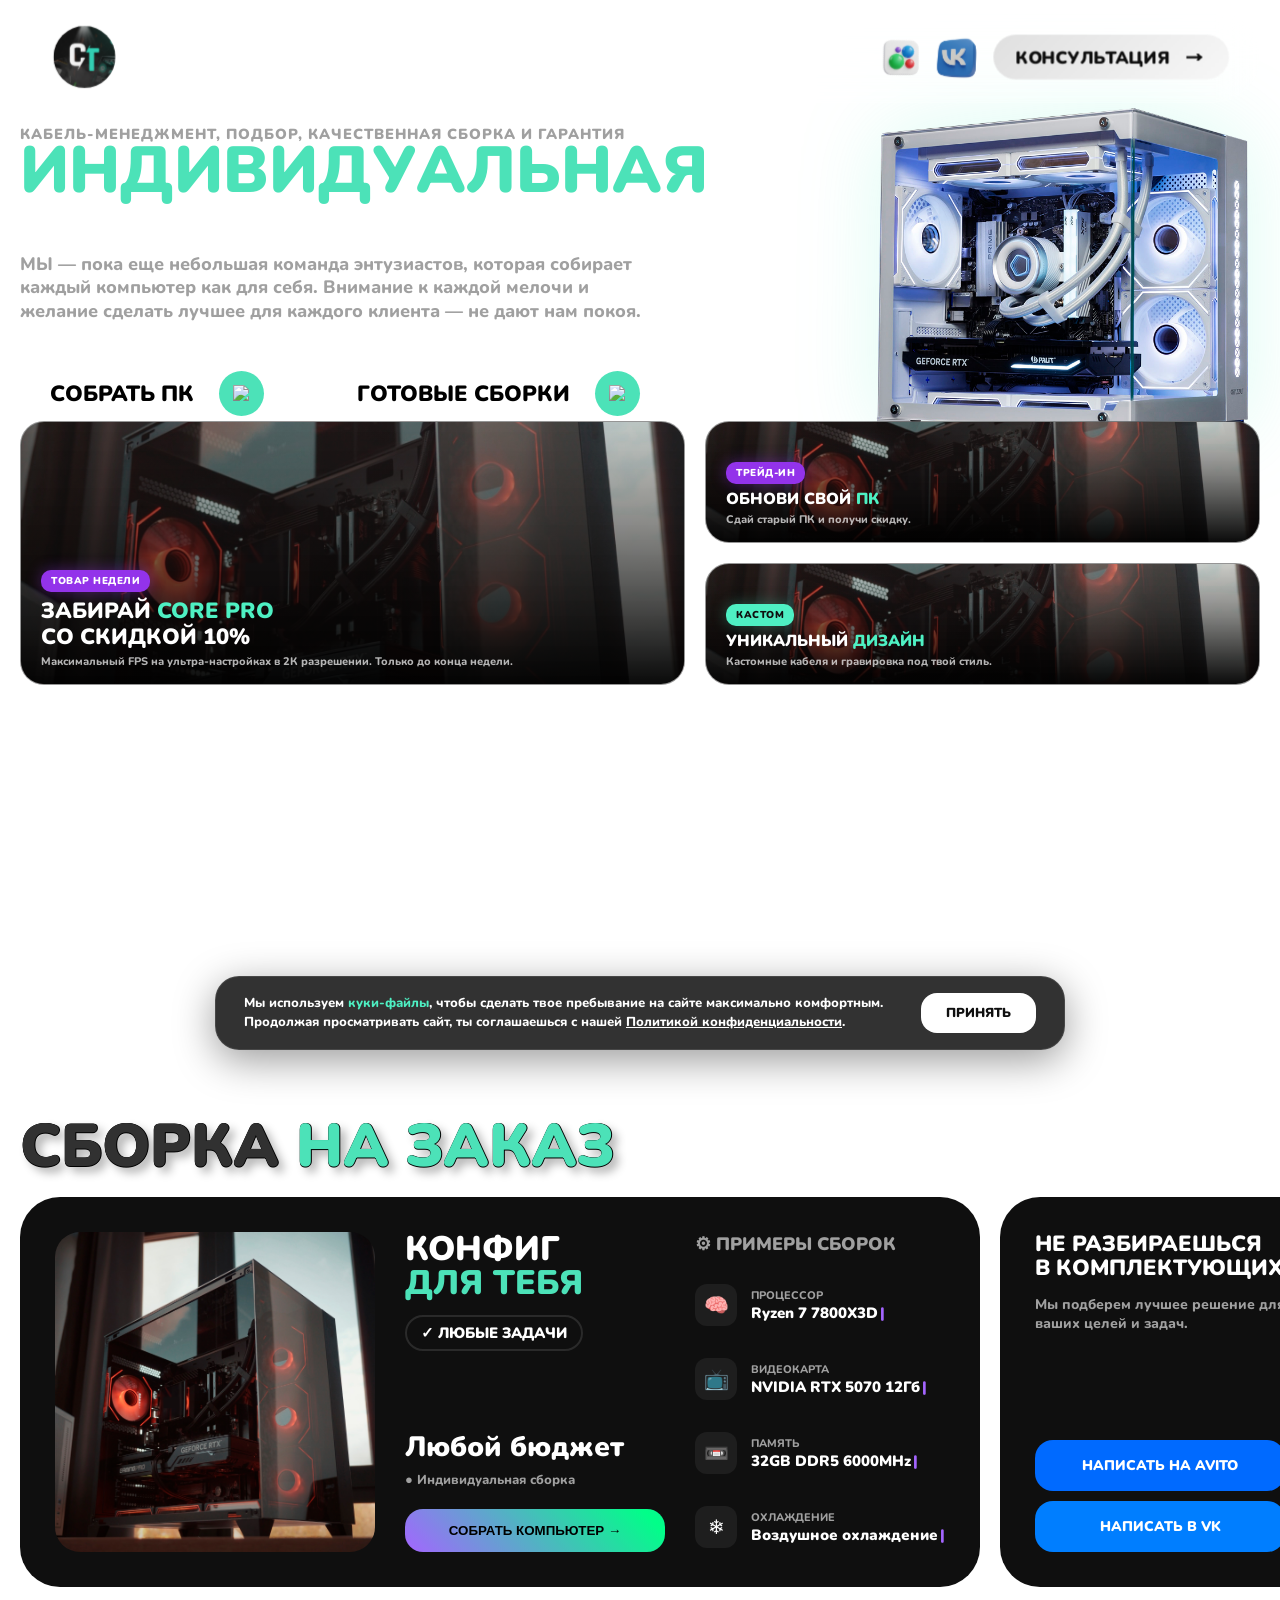
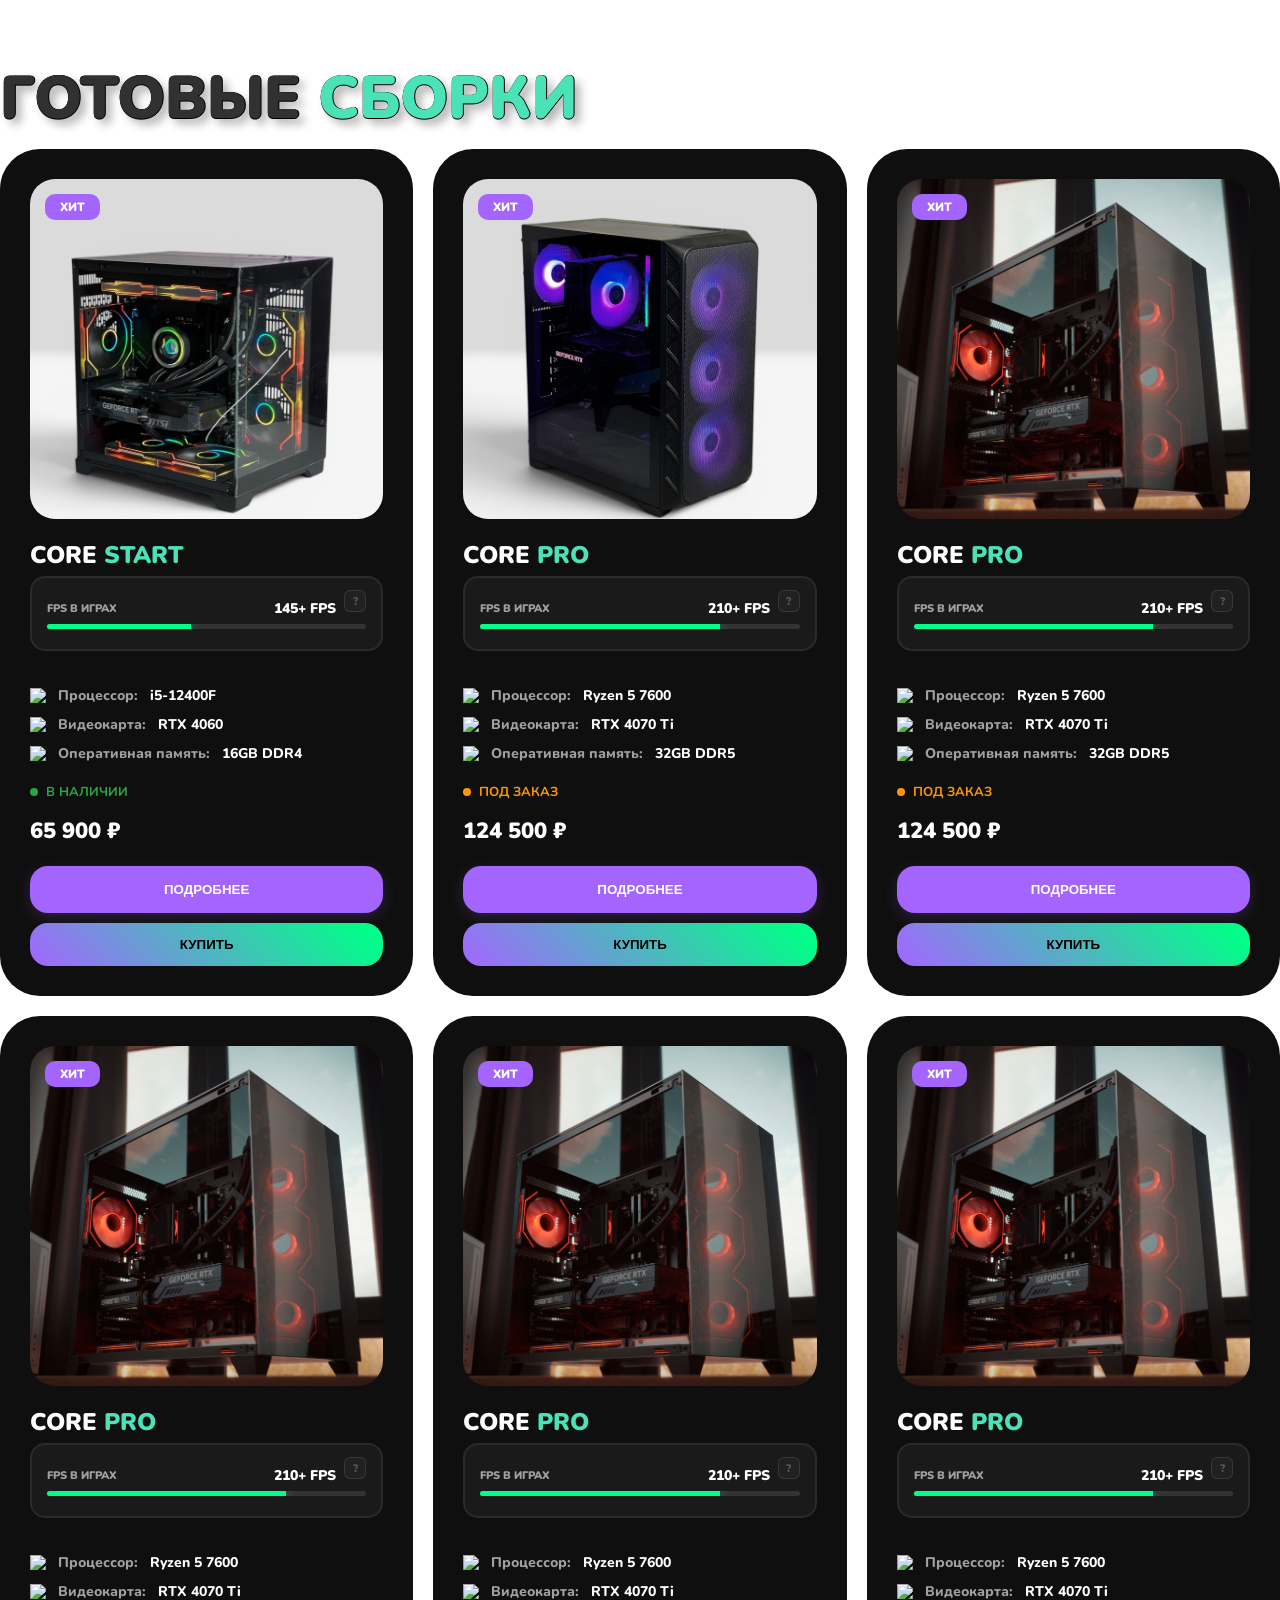
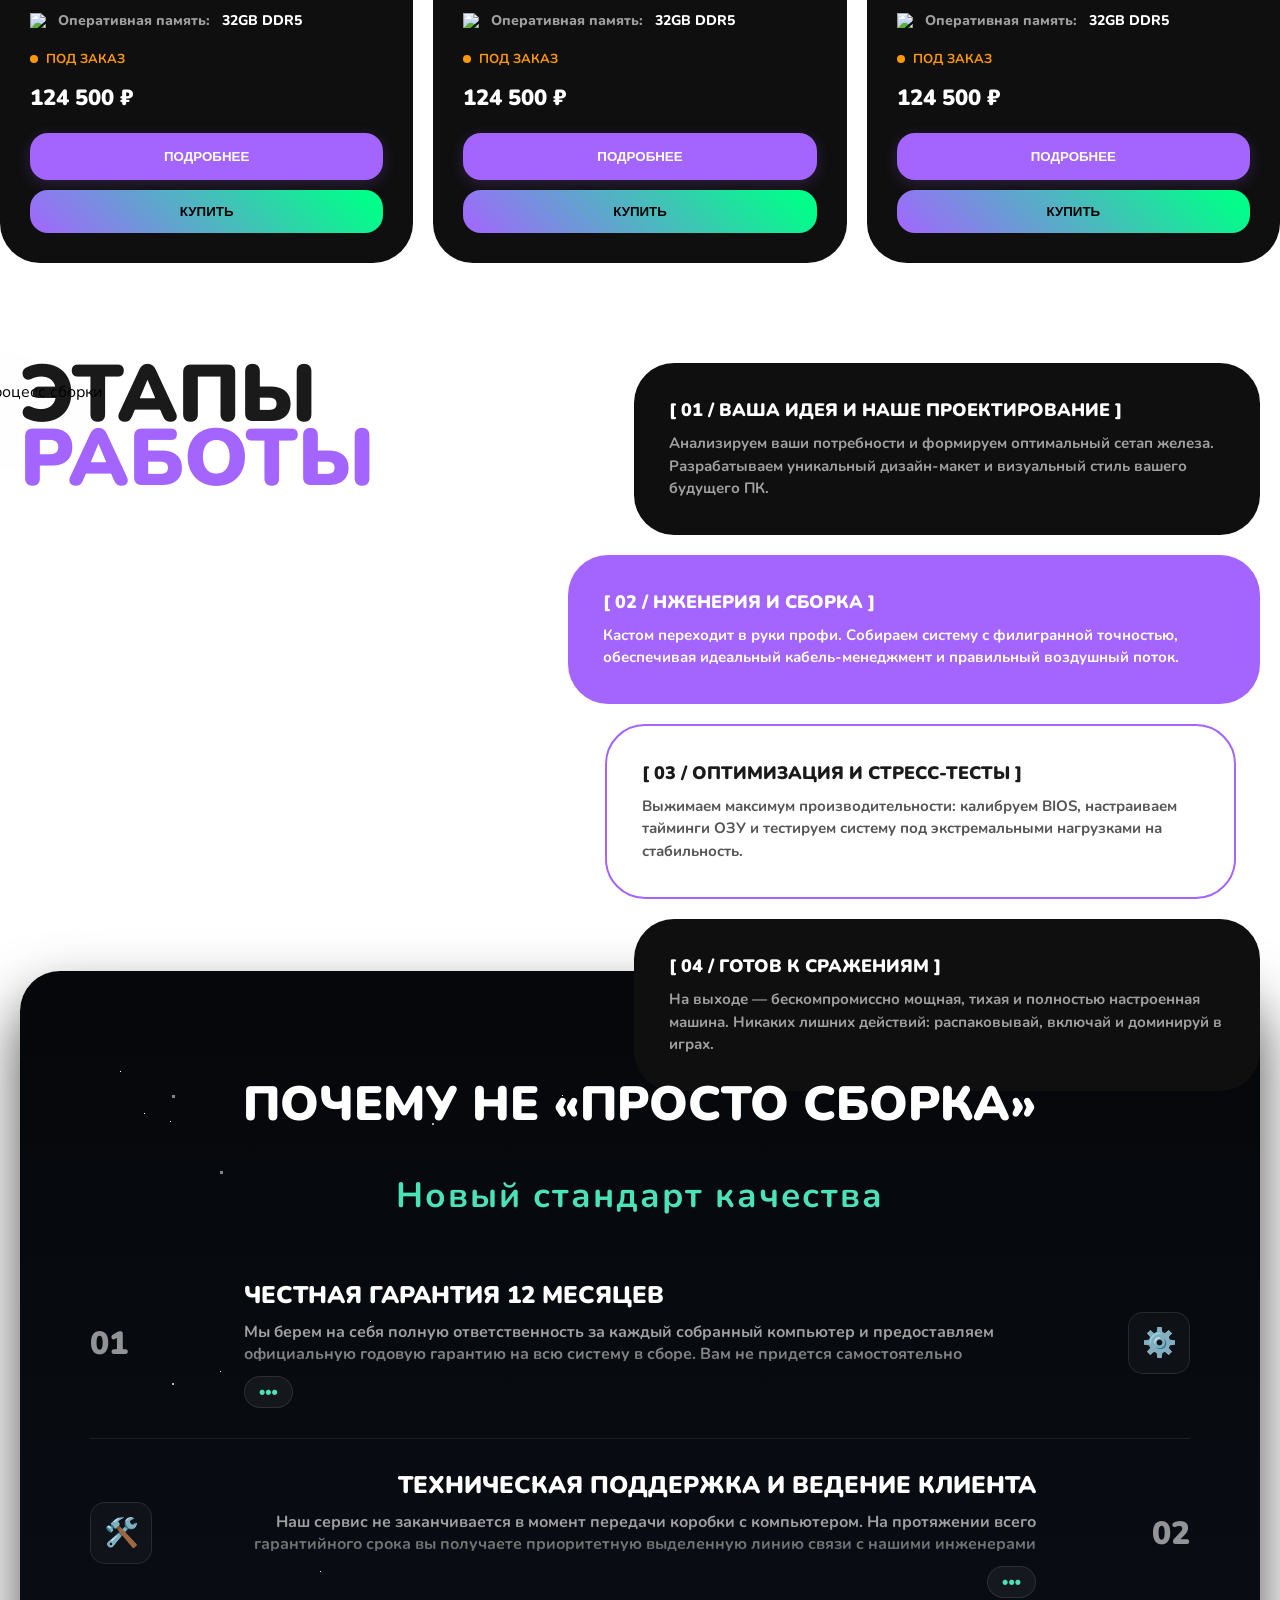
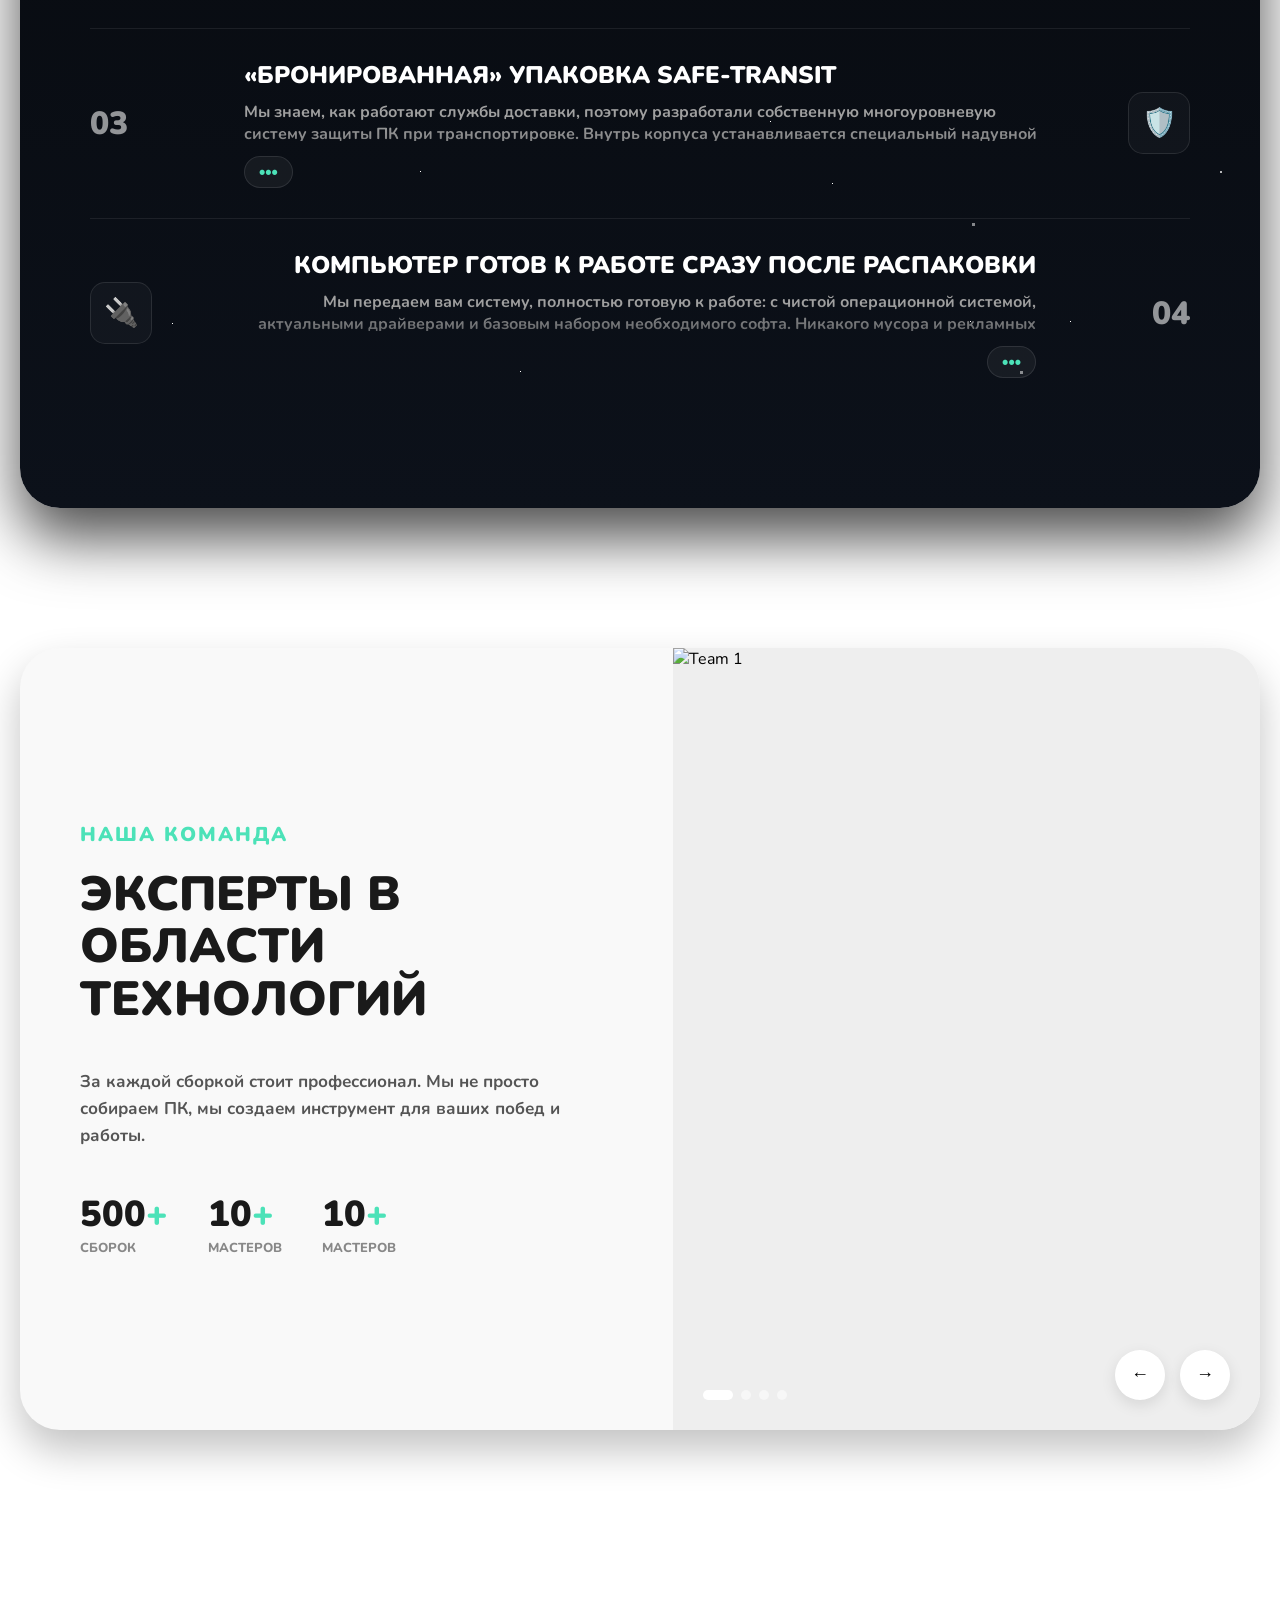
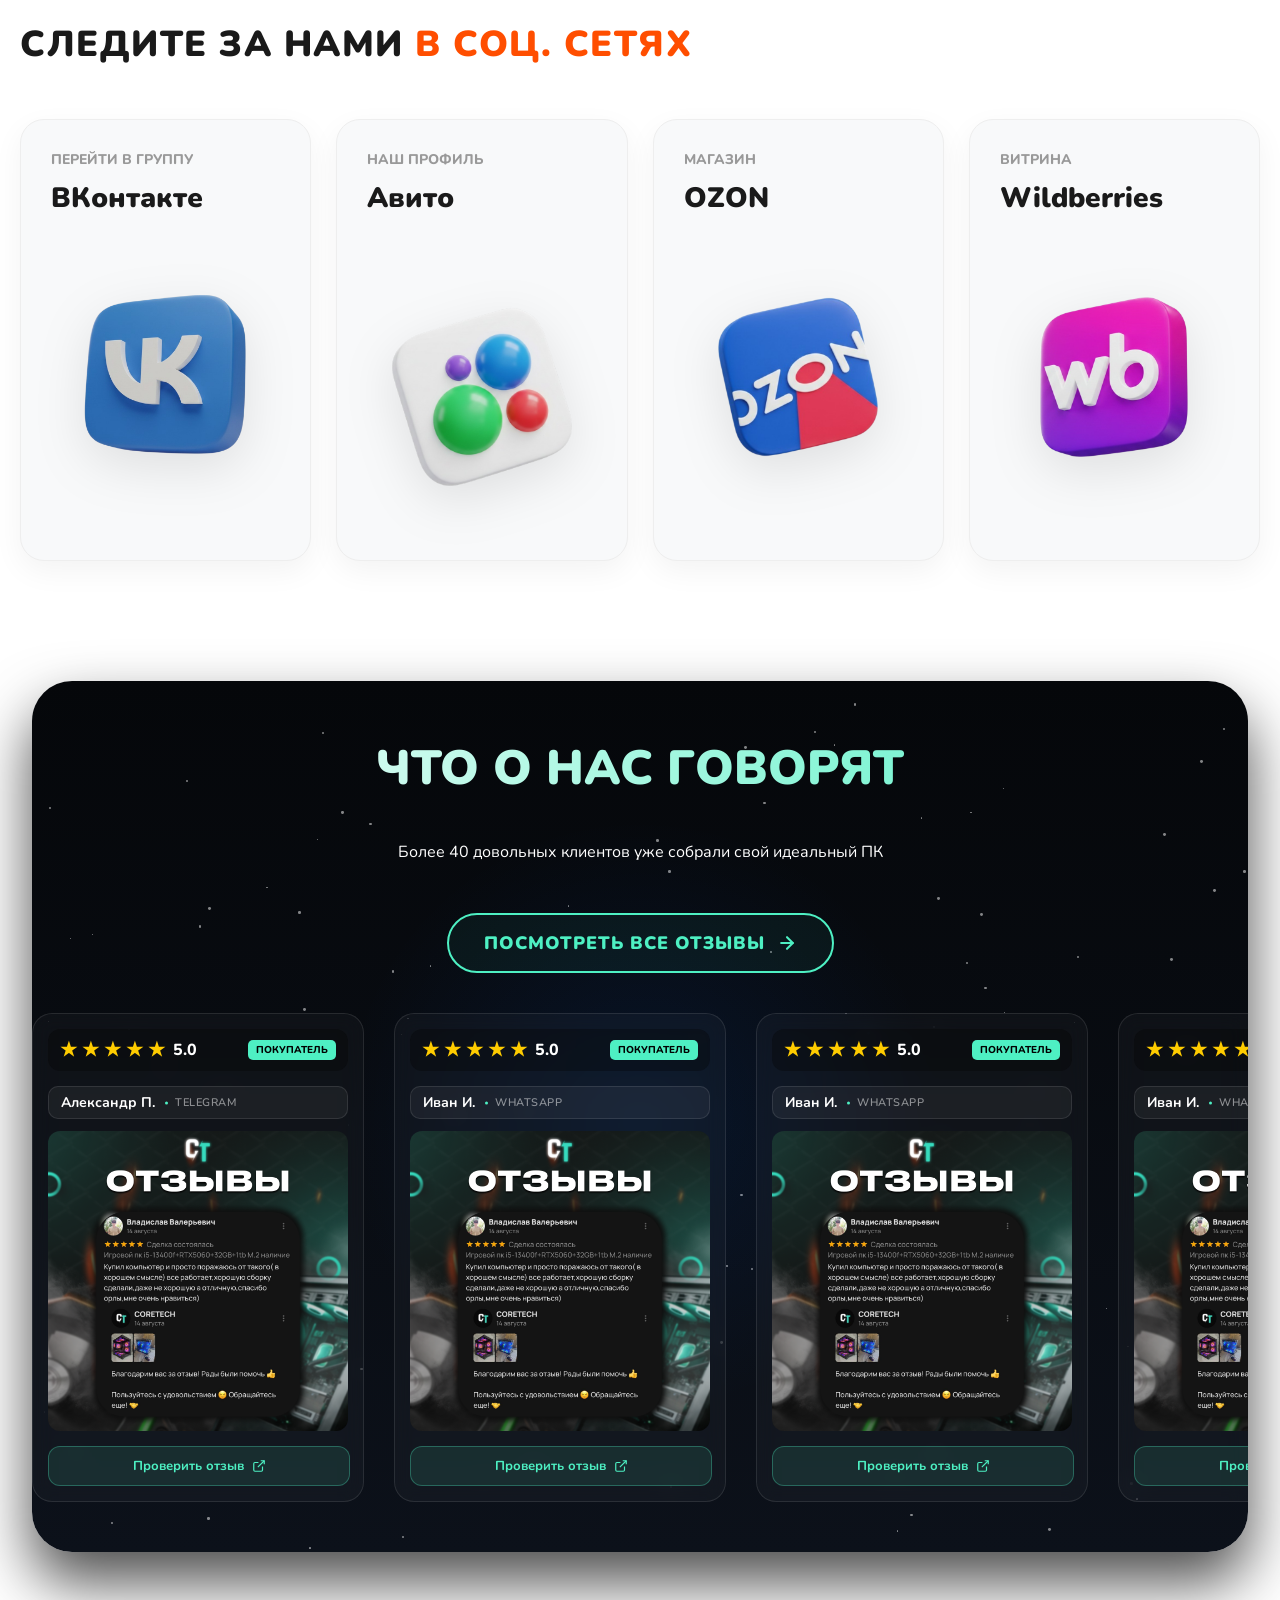
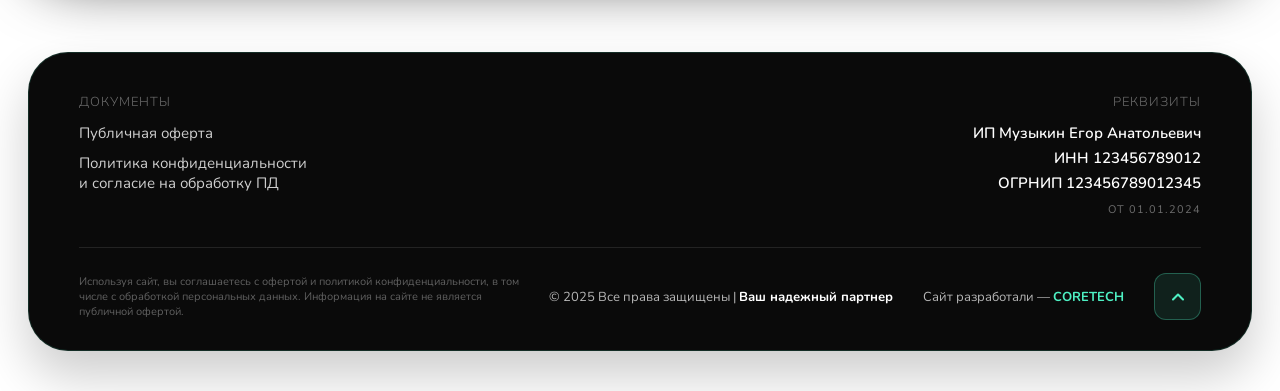
==== commit f5faffa8: "Исправления" ====
--- a/CORETECH_SITE/Web/Dev/Anton/index.html
+++ b/CORETECH_SITE/Web/Dev/Anton/index.html
@@ -8,11 +8,171 @@
 </head>
 <body>
 
+    <div class="white-stars-background" id="js-stars-space">
+        </div>
+
+    <style>
+        html {
+        scroll-behavior: smooth; /* Включает плавную анимацию скролла по якорям */
+        }
+
+        /* Добавляем отступ сверху для всех секций или конкретных заголовков при скролле */
+        section, [id] {
+            scroll-margin-top: 95px; /* Регулируй это число (80px, 120px, сколько нужно) */
+        }
+
+        /* Главный контейнер белого фона */
+        .white-stars-background {
+            position: fixed;
+            top: 0;
+            left: 0;
+            width: 100vw;
+            height: 100vh;
+            background-color: #ffffff;
+            z-index: -2; /* Прячем за контент страницы */
+            overflow: hidden;
+            pointer-events: none;
+        }
+
+        /* Защита первой секции от просвечивания звезд */
+        .bg-container {
+            background-color: #000000;
+            position: relative;
+            z-index: 1;
+        }
+
+        /* Стили динамической переливающейся звезды */
+        .dynamic-star {
+            position: absolute;
+            width: 3px;
+            height: 60px;
+            /* Неоновый градиент: Мятный -> Фиолетовый -> Прозрачный */
+            background: linear-gradient(to bottom, 
+                rgba(78, 240, 195, 0) 0%, 
+                rgba(78, 240, 195, 0.8) 40%, 
+                rgba(164, 101, 255, 0.9) 80%, 
+                rgba(164, 101, 255, 0) 100%
+            );
+            border-radius: 4px;
+            opacity: 0;
+            transform: rotate(-45deg);
+            will-change: transform, opacity; /* Оптимизация производительности (FPS) */
+            transition: margin 0.2s cubic-bezier(0.25, 1, 0.5, 1); /* Плавный параллакс за мышью */
+        }
+
+        /* Светящаяся неоновая точка на конце шлейфа */
+        .dynamic-star::after {
+            content: '';
+            position: absolute;
+            bottom: -2px;
+            left: 50%;
+            transform: translateX(-50%);
+            width: 5px;
+            height: 5px;
+            background: #4ef0c3;
+            border-radius: 50%;
+            box-shadow: 0 0 10px #4ef0c3, 0 0 20px #a465ff;
+        }
+    </style>
+
+    <script>
+        document.addEventListener('DOMContentLoaded', () => {
+            const space = document.getElementById('js-stars-space');
+            if (!space) return;
+
+            const maxStars = 30; // Немного увеличили количество для идеальной плотности
+            const starsArray = [];
+
+            function createStar() {
+                const star = document.createElement('div');
+                star.classList.add('dynamic-star');
+                
+                const speed = Math.random() * 3 + 2.5; // Скорость падения
+                const delay = Math.random() * 6; // Задержка старта
+                
+                // РЕШЕНИЕ: Сдвигаем точку старта далеко влево (до -50%), 
+                // чтобы летящие под 45° вправо звезды успевали заполнить левый угол страницы
+                const startLeft = Math.random() * 160 - 50; 
+                
+                const scaleX = Math.random() * 0.6 + 0.7; // Толщина шлейфа
+                const scaleY = Math.random() * 0.5 + 0.8; // Длина шлейфа
+                const depth = Math.random() * 15 + 5; // Коэффициент параллакса
+
+                star.style.left = `${startLeft}%`;
+                star.style.top = `-100px`;
+                
+                const animName = `fall-${Math.floor(Math.random() * 1000000)}`;
+                const keyframes = `
+                    @keyframes ${animName} {
+                        0% { transform: translateY(0) translateX(0) rotate(-45deg) scale(${scaleX}, ${scaleY}); opacity: 0; }
+                        10% { opacity: 1; }
+                        85% { opacity: 1; }
+                        100% { transform: translateY(120vh) translateX(120vh) rotate(-45deg) scale(${scaleX}, ${scaleY}); opacity: 0; }
+                    }
+                `;
+                
+                const styleSheet = document.createElement('style');
+                styleSheet.innerText = keyframes;
+                document.head.appendChild(styleSheet);
+
+                star.style.animation = `${animName} ${speed}s linear ${delay}s infinite`;
+
+                space.appendChild(star);
+
+                starsArray.push({
+                    element: star,
+                    depth: depth,
+                    baseLeft: startLeft
+                });
+            }
+
+            for (let i = 0; i < maxStars; i++) {
+                createStar();
+            }
+
+            // ПАРАЛЛАКС МЫШИ
+            let mouseX = 0;
+            let mouseY = 0;
+
+            window.addEventListener('mousemove', (e) => {
+                mouseX = (e.clientX / window.innerWidth) - 0.5;
+                mouseY = (e.clientY / window.innerHeight) - 0.5;
+
+                starsArray.forEach(star => {
+                    const moveX = mouseX * star.depth;
+                    const moveY = mouseY * star.depth;
+                    star.element.style.marginLeft = `${moveX}px`;
+                    star.element.style.marginTop = `${moveY}px`;
+                });
+            });
+
+            // ГИРОСКОП НА МОБИЛКАХ
+            if (window.DeviceOrientationEvent) {
+                window.addEventListener('deviceorientation', (e) => {
+                    const tiltX = Math.min(Math.max(e.gamma, -30), 30) / 30;
+                    const tiltY = Math.min(Math.max(e.beta, -30), 30) / 30;
+
+                    starsArray.forEach(star => {
+                        const moveX = tiltX * (star.depth * 0.7);
+                        const moveY = tiltY * (star.depth * 0.7);
+                        star.element.style.marginLeft = `${moveX}px`;
+                        star.element.style.marginTop = `${moveY}px`;
+                    });
+                });
+            }
+        });
+    </script>
     <div class="bg-container">
         <div class="main-background"></div>
     </div>
 
     <style id="header-styles">
+        html, body {
+            max-width: 100% !important;
+            overflow-x: hidden !important;
+            margin: 0;
+            padding: 0;
+        }
         .site-header {
             width: calc(100% - 40px);
             max-width: 1000px; 
@@ -86,7 +246,7 @@
             text-decoration: none;
             color: #ffffff;
             font-weight: 900;
-            font-size: 13px;
+            font-size: 12px;
             text-transform: uppercase;
             /* Плавность для цвета, рамки и фона */
             transition: all 0.3s ease; 
@@ -301,6 +461,10 @@
         border-radius: 50%;
         box-shadow: 0 0 12px 2px rgba(147, 51, 234, 1);
     }
+               /* Скрываем мобильный заголовок на компьютерах */
+            .m-config-title {
+                display: none !important;
+            }
 
     /* Анимация падения */
     @keyframes fall {
@@ -320,6 +484,284 @@
             opacity: 0;
         }
     }
+
+        /* МЕДИА-ЗАПРОС ДЛЯ МОБИЛЬНОЙ НАВИГАЦИИ (МЕНЮ-ГАМБУРГЕР) */
+        @media (max-width: 768px) {
+            /* Скрываем десктопное меню */
+            .site-header .header-nav {
+                display: none; 
+            }
+
+            .site-header {
+            width: calc(100% - 40px);
+            max-width: 1000px; 
+            margin: 20px auto; 
+            background: rgba(255, 255, 255, 0); /* Прозрачная в начале */
+            border-radius: 50px;
+            padding: 10px 25px;
+            display: flex;
+            align-items: center;
+            justify-content: space-between;
+            box-shadow: 0 4px 20px rgba(0,0,0,0);
+            box-sizing: border-box;
+            position: fixed;
+            top: 0;
+            left: 50%;
+            /* Добавляем scale(1.05) для увеличения вверху */
+            transform: translateX(-50%) scale(1.05); 
+            z-index: 9999;
+            /* Плавная анимация */
+            transition: all 0.6s cubic-bezier(0.16, 1, 0.3, 1);
+            backdrop-filter: blur(15px);
+        }
+
+        /* Когда скроллим — возвращаем масштаб 1 */
+        .site-header.scrolled {
+            background: rgba(255, 255, 255, 0.9); /* Делаем белый фон чуть прозрачным (0.9 вместо 1) */
+            margin: 10px auto;
+            transform: translateX(-50%) scale(0.95); 
+            
+            /* ПЛАВНЫЙ ПЕРЕХОД КРАЕВ: */
+            /* 1. Блюр фона (уже есть, но закрепим) */
+            backdrop-filter: blur(10px);
+            -webkit-backdrop-filter: blur(10px);
+            
+            /* 2. Тень с большим размытием, которая создает эффект "дымки" вокруг */
+            box-shadow: 0 10px 50px rgba(0, 0, 0, 0.08); 
+            
+            /* 3. Тонкая, почти прозрачная граница, чтобы край не был резким */
+            border: 1px solid rgba(255, 255, 255, 0.3);
+        }
+
+            /* Скрываем кнопки соцсетей на мобилках, чтобы не перегружать шапку 
+            .site-header .social-circle1,
+            .site-header .social-circle2 {
+                display: none;
+            } */
+
+            /* Уменьшаем кнопку консультации и логотип, чтобы всё поместилось в один ряд */
+            .site-header .btn-consult {
+                padding: 6px 12px;
+                font-size: 11px;
+            }
+            .site-header .header-logo {
+                width: 40px;
+                height: 40px;
+            }
+
+            /* КНОПКА ГАМБУРГЕРА */
+            .mobile-menu-toggle {
+                display: flex !important;
+                flex-direction: column;
+                justify-content: space-between;
+                width: 24px;
+                height: 18px;
+                background: none;
+                border: none;
+                cursor: pointer;
+                padding: 0;
+                z-index: 100001; /* Поверх всего */
+            }
+
+            .mobile-menu-toggle span {
+                display: block;
+                width: 100%;
+                height: 2px;
+                background-color: #ffffff; /* Белые полоски в обычном состоянии */
+                border-radius: 2px;
+                transition: all 0.3s cubic-bezier(0.16, 1, 0.3, 1);
+            }
+
+            /* Цвет полосок меняется на темный, если шапка проскроллена или меню открыто */
+            .site-header.scrolled .mobile-menu-toggle span,
+            .mobile-menu-toggle.active span {
+                background-color: #1a1a1a;
+            }
+
+            /* Анимация превращения гамбургера в крестик 'X' */
+            .mobile-menu-toggle.active span:nth-child(1) {
+                transform: translateY(8px) rotate(45deg);
+            }
+            .mobile-menu-toggle.active span:nth-child(2) {
+                opacity: 0;
+            }
+            .mobile-menu-toggle.active span:nth-child(3) {
+                transform: translateY(-8px) rotate(-45deg);
+            }
+
+        /* ВЫЕЗЖАЮЩАЯ ПАНЕЛЬ МЕНЮ */
+            .mobile-nav-overlay {
+                position: fixed;
+                top: 0;
+                right: -100%; /* Изначально спрятано за экраном справа */
+                width: 75%;
+                max-width: 300px;
+                height: 100vh;
+                background: rgba(255, 255, 255, 0.98);
+                box-shadow: -10px 0 40px rgba(0, 0, 0, 0.15);
+                backdrop-filter: blur(10px);
+                -webkit-backdrop-filter: blur(10px);
+                
+                display: flex !important; /* <--- ДОБАВЬ ИМЕННО СЮДА, ЧТОБЫ МЕНЮ ОТОБРАЖАЛОСЬ */
+                
+                flex-direction: column;
+                padding: 100px 30px 40px 30px;
+                box-sizing: border-box;
+                gap: 20px;
+                z-index: 100000;
+                transition: right 0.4s cubic-bezier(0.16, 1, 0.3, 1);
+            }
+
+            /* Когда меню активно — выдвигаем его */
+            .mobile-nav-overlay.active {
+                right: 0;
+            }
+
+            /* Ссылки внутри мобильного меню */
+            .mobile-nav-overlay a {
+                text-decoration: none;
+                color: #1a1a1a;
+                font-weight: 900;
+                font-size: 16px;
+                text-transform: uppercase;
+                padding: 10px 0;
+                border-bottom: 1px solid rgba(0, 0, 0, 0.05);
+                transition: color 0.3s;
+            }
+
+            .mobile-nav-overlay a:hover, 
+            .mobile-nav-overlay a.active {
+                color: #4ef0c3;
+            }
+        }
+
+        /* Для десктопа кнопку гамбургера и мобильную панель скрываем */
+        .mobile-menu-toggle { display: none; }
+        .mobile-nav-overlay { display: none; }
+
+    @media (max-width: 768px) {
+
+    /* Родоначальник всей секции (выстраивает 3 главных черных прямоугольника друг под другом) */
+    .widgets-wrapper {
+        display: flex !important;
+        flex-direction: column !important;
+        gap: 20px !important;
+    }
+
+    /* ==========================================
+       ЭТАП 1: ФОТО КОМПЬЮТЕРА (ПЕРВЫЙ ЧЕРНЫЙ БЛОК)
+       ========================================== */
+    .pc-image-container {
+        order: 1 !important;
+        width: 100% !important;
+        max-width: 100% !important;
+        box-sizing: border-box !important;
+        
+        /* Фирменный черный прямоугольник */
+        background: #0d0f14 !important;
+        border-radius: 20px !important;
+        padding: 20px !important;
+        
+        display: flex !important;
+        justify-content: center !important;
+        align-items: center !important;
+    }
+
+    .pc-image-container img {
+            width: 100%;
+            height: 100%;
+            object-fit: cover;
+            display: block;
+            border-radius: 20px !important;
+    }
+
+    /* =======================================================
+       ЭТАП 2: КОНФИГ ДЛЯ ТЕБЯ + ХАРАКТЕРИСТИКИ (ВТОРOЙ ЧЕРНЫЙ БЛОК)
+       ======================================================= */
+    
+    /* Делаем главный виджет единой черной карточкой для Шага 2 */
+    .card.main-widget {
+        order: 2 !important;
+        width: 100% !important;
+        box-sizing: border-box !important;
+        
+        /* Фирменный черный прямоугольник */
+        background: #0d0f14 !important;
+        border: 1px solid rgba(255, 255, 255, 0.1) !important;
+        border-radius: 20px !important;
+        padding: 24px !important;
+
+        /* Включаем Гриды, чтобы перемешать соседа (.specs-list) внутрь контента */
+        display: grid !important;
+        grid-template-columns: 1fr !important;
+        gap: 20px !important;
+    }
+
+    /* Размыкаем внутренний блок config-info, чтобы его содержимое тоже подчинялось общей сетке */
+    .config-info {
+        display: contents !important; 
+    }
+
+    /* Заголовок "КОНФИГ ДЛЯ ТЕБЯ" и бэдж (Идут первыми в черном прямоугольнике) */
+    .config-info > div:nth-child(1) {
+        order: 1 !important;
+        display: flex !important;
+        flex-direction: column !important;
+        gap: 10px !important;
+    }
+
+    /* ХАРАКТЕРИСТИКИ (Встают строго на второе место — ПОД заголовок, но ВЫШЕ цены) */
+    .specs-list {
+        order: 2 !important;
+        width: 100% !important;
+        border-left: none !important; /* Убираем десктопную полосу слева */
+        padding-left: 0 !important;
+        margin: 0 !important;
+    }
+
+    /* Блок с ценой "Любой бюджет", подтекстом и кнопкой (Падает в самый низ Шага 2) */
+    .config-info > div:nth-child(2) {
+        order: 3 !important;
+        display: flex !important;
+        flex-direction: column !important;
+        gap: 12px !important;
+    }
+
+    /* ==========================================
+       ЭТАП 3: БЛОК "НЕ РАЗБИРАЕШЬСЯ..." (ТРЕТИЙ ЧЕРНЫЙ БЛОК)
+       ========================================== */
+    .card.side-widget {
+        order: 3 !important; /* Становится третьим в самом низу */
+        width: 100% !important;
+        box-sizing: border-box !important;
+        
+        /* Фирменный черный прямоугольник */
+        background: #0d0f14 !important;
+        border: 1px solid rgba(255, 255, 255, 0.1) !important;
+        border-radius: 20px !important;
+        padding: 24px !important;
+        
+        display: flex !important;
+        flex-direction: column !important;
+        gap: 20px !important;
+    }
+
+    /* Мобильные кнопки соцсетей во всю ширину */
+    .social-buttons {
+        display: flex !important;
+        flex-direction: column !important;
+        gap: 12px !important;
+        width: 100% !important;
+    }
+
+    .btn-social {
+        width: 100% !important;
+        text-align: center !important;
+        box-sizing: border-box !important;
+        padding: 14px !important;
+    }
+}
+
     </style>
 
     <script>
@@ -335,42 +777,63 @@
     
 </head>
 
-<body>
-    <header class="site-header">
+    <body>
+        <header class="site-header">
         <div class="header-logo">
             <img src="images/logo_ct.png" alt="CT">
         </div>
 
         <nav class="header-nav">
-            <a href="#">Каталог ПК</a>
-            <a href="#">Этапы работы</a>
-            <a href="#">Фото</a>
-            <a href="#">Команда</a>
-            <a href="#">Новости</a>
-            <a href="#">Отзывы</a>
+            <a href="index.html#block_catalog">Каталог ПК</a>
+            <a href="index.html#block_stages">Этапы работы</a>
+            <a href="index.html#block_service">Сервис</a>
+            <a href="index.html#block_team">Команда</a>
+            <a href="index.html#block_social">Контакты</a>
+            <a href="index.html#block_reviews">Отзывы</a>
         </nav>
 
-
-        
-    <div class="header-actions">
-        <div class="social-circle1">
-            <a href="https://vk.com/coretech_pc" target="_blank" style="display: flex; width: 100%; height: 100%; align-items: center; justify-content: center; text-decoration: none;">
-                <img src="images/mini_logo_avito.png" alt="Avito">
+        <div class="header-actions">
+            <div class="social-circle1">
+                <a href="https://vk.com/coretech_pc" target="_blank" style="display: flex; width: 100%; height: 100%; align-items: center; justify-content: center; text-decoration: none;">
+                    <img src="images/mini_logo_avito.png" alt="Avito">
+                </a>
+            </div>
+            
+            <div class="social-circle2">
+                <a href="https://vk.com/coretech_pc" target="_blank" style="display: flex; width: 100%; height: 100%; align-items: center; justify-content: center; text-decoration: none;">
+                    <img src="images/mini_logo_vk.png" alt="VK">
+                </a>
+            </div>
+            
+            <a href="#consult" class="btn-consult">
+                Консультация <span>→</span>
             </a>
+
+            <button class="mobile-menu-toggle" id="js-mobile-toggle" aria-label="Открыть меню">
+                <span></span>
+                <span></span>
+                <span></span>
+            </button>
         </div>
-        
-        <div class="social-circle2">
-            <a href="https://vk.com/coretech_pc" target="_blank" style="display: flex; width: 100%; height: 100%; align-items: center; justify-content: center; text-decoration: none;">
-                <img src="images/mini_logo_vk.png" alt="VK">
-            </a>
+    </header>
+
+   <div class="mobile-menu-overlay" id="js-mobile-menu">
+        <div class="mobile-menu-container">
+            <nav class="mobile-menu-nav">
+                <a href="#block_catalog" class="mobile-menu-link">Каталог ПК</a>
+                <a href="#block_stages" class="mobile-menu-link">Этапы работы</a>
+                <a href="#block_service" class="mobile-menu-link">Сервис</a>
+                <a href="#block_team" class="mobile-menu-link">Команда</a>
+                <a href="#block_contacts" class="mobile-menu-link">Контакты</a>
+                <a href="reviews.html" class="mobile-menu-link">Отзывы</a>
+                
+                <div class="mobile-menu-action-wrapper">
+                    <a href="#block_consultation" class="mobile-menu-action-btn">Подобрать компьютер</a>
+                </div>
+            </nav>
         </div>
-        
-        <a href="#" class="btn-consult">
-            Консультация <span>→</span>
-        </a>
     </div>
 
-    </header>
     <style>
         :root {
             --bg-color: transparent;
@@ -404,6 +867,7 @@
             background-size: cover;
             background-position: center top;
             background-repeat: no-repeat;
+            z-index: 1;
             
             /* Плавное, многоступенчатое размытие */
             -webkit-mask-image: linear-gradient(to bottom, 
@@ -773,7 +1237,7 @@
     
         /* ПАРАМЕТРЫ УПРАВЛЕНИЯ КАРТИНКОЙ ПК */
         :root {
-            --pc-image-offset: 170px;   /* Смещение: >0 вправо, <0 влево */
+            --pc-image-offset: 210px;   /* Смещение: >0 вправо, <0 влево */
             --pc-image-width: 162%;    /* Размер картинки (например 100%, 80%, 500px) */
         }
 
@@ -791,6 +1255,120 @@
             50% { transform: translateY(-20px) translateX(var(--pc-image-offset)) rotate(1deg); }
         }
 
+        /* --- НОВОЕ МОБИЛЬНОЕ ВЫПАДАЮЩЕЕ МЕНЮ (СПРАВА) --- */
+.mobile-menu-overlay {
+    position: fixed;
+    top: 0;
+    right: -100%; /* Изначально спрятано за экраном справа */
+    width: 100%;
+    height: 100vh;
+    background: rgba(5, 7, 10, 0.98); /* Глубокий темный фон в цвет сайта с легким размытием */
+    backdrop-filter: blur(10px);
+    -webkit-backdrop-filter: blur(10px);
+    z-index: 999;
+    transition: right 0.5s cubic-bezier(0.77, 0, 0.175, 1); /* Плавное выезжание */
+    display: flex;
+    justify-content: flex-end;
+}
+
+/* Когда меню активно — выезжает на экран */
+.mobile-menu-overlay.active {
+    right: 0;
+}
+
+.mobile-menu-container {
+    width: 100%;
+    max-width: 100%;
+    height: 100%;
+    display: flex;
+    flex-direction: column;
+    justify-content: center; /* Центрируем пункты по вертикали как у iden-pc */
+    padding: 40px;
+    box-sizing: border-box;
+}
+
+.mobile-menu-nav {
+    display: flex;
+    flex-direction: column;
+    align-items: center;
+    gap: 15px;
+    width: 100%;
+}
+
+/* Ссылки меню */
+.mobile-menu-link {
+    font-family: 'Nunito', sans-serif;
+    font-size: 24px;
+    font-weight: 800;
+    color: #ffffff;
+    text-decoration: none;
+    text-transform: uppercase;
+    letter-spacing: 1px;
+    padding: 12px 0;
+    width: 100%;
+    text-align: center;
+    border-bottom: 1px solid rgba(255, 255, 255, 0.05); /* Легкие разделители */
+    opacity: 0;
+    transform: translateY(20px);
+    transition: opacity 0.4s ease, transform 0.4s ease;
+}
+
+.mobile-menu-link:last-of-type {
+    border-bottom: none;
+}
+
+/* Центральная кнопка действия */
+.mobile-menu-action-wrapper {
+    width: 100%;
+    display: flex;
+    justify-content: center;
+    margin: 20px 0;
+    opacity: 0;
+    transform: translateY(20px);
+    transition: opacity 0.4s ease, transform 0.4s ease;
+}
+
+.mobile-menu-action-btn {
+    font-family: 'Nunito', sans-serif;
+    display: inline-block;
+    background: linear-gradient(135deg, #4ce2b8 0%, #32b391 100%);
+    color: #05070a;
+    font-size: 18px;
+    font-weight: 900;
+    text-decoration: none;
+    text-transform: uppercase;
+    padding: 16px 35px;
+    border-radius: 30px;
+    box-shadow: 0 10px 25px rgba(76, 226, 184, 0.3);
+    text-align: center;
+    width: 80%;
+    max-width: 300px;
+    transition: transform 0.3s ease, box-shadow 0.3s ease;
+}
+
+.mobile-menu-action-btn:active {
+    transform: scale(0.95);
+}
+
+/* --- АНИМАЦИЯ ПОЯВЛЕНИЯ ПУНКТОВ ДРУГ ЗА ДРУГОМ (Stagger эффект) --- */
+.mobile-menu-overlay.active .mobile-menu-link,
+.mobile-menu-overlay.active .mobile-menu-action-wrapper {
+    opacity: 1;
+    transform: translateY(0);
+}
+
+/* Задержки для каждого пункта, чтобы они вылетали по очереди */
+.mobile-menu-overlay.active .mobile-menu-link:nth-child(1) { transition-delay: 0.1s; transform: translateY(0); opacity: 1; }
+.mobile-menu-overlay.active .mobile-menu-link:nth-child(2) { transition-delay: 0.15s; transform: translateY(0); opacity: 1; }
+.mobile-menu-overlay.active .mobile-menu-link:nth-child(3) { transition-delay: 0.2s; transform: translateY(0); opacity: 1; }
+.mobile-menu-overlay.active .mobile-menu-link:nth-child(4) { transition-delay: 0.25s; transform: translateY(0); opacity: 1; }
+.mobile-menu-overlay.active .mobile-menu-link:nth-child(5) { transition-delay: 0.3s; transform: translateY(0); opacity: 1; }
+.mobile-menu-overlay.active .mobile-menu-link:nth-child(6) { transition-delay: 0.4s; transform: translateY(0); opacity: 1; }
+
+/* Убедимся, что кнопка гамбургера всегда выше меню */
+#js-mobile-toggle {
+    z-index: 1000 !important;
+}
     </style>
      
     <section class="hero-section">
@@ -807,7 +1385,7 @@
                             <img src="https://cdn-icons-png.flaticon.com/512/545/545682.png" alt="->">
                         </div>
                     </a>
-                    <a href="#" class="btn-hero">
+                    <a href="index.html#block_catalog" class="btn-hero">
                         Готовые сборки
                         <div class="arrow-icon">
                             <img src="https://cdn-icons-png.flaticon.com/512/545/545682.png" alt="->">
@@ -825,10 +1403,10 @@
         .promo-container {
             position: absolute;
             bottom: 350px; /* Отступ от самого низа экрана */
-            left: 47.5%;
+            left: 50%;
             transform: translateX(-50%);
             width: calc(100% - 40px);
-            max-width: 1200px;
+            max-width: 1300px;
             padding: 0;
             box-sizing: border-box;
             font-family: 'Nunito', sans-serif;
@@ -1021,8 +1599,391 @@
 </div>
     </section>
     
+<section class="m-hero-section-standalone">
+    <style>
+        /* Скрываем мобильную секцию на компьютерах */
+        .m-hero-section-standalone {
+            display: none !important;
+        }
+
+        /* Включаем и стилизуем строго на mobile (до 991px) */
+        @media (max-width: 991px) {
+            /* Скрываем десктопную секцию, чтобы не двоилось */
+            .hero-section {
+                display: none !important;
+            }
+
+            .m-hero-section-standalone {
+                display: flex !important;
+                flex-direction: column;
+                width: 100%;
+                padding: 110px 16px 40px 16px; /* Жесткий отступ сверху под шапку сайта */
+                box-sizing: border-box;
+                font-family: 'Nunito', sans-serif;
+                position: relative;
+                z-index: 2;
+            }
+
+            .m-hero-inner-container {
+                width: 100%;
+                max-width: 500px;
+                margin: 0 auto;
+                display: flex;
+                flex-direction: column;
+                gap: 25px;
+            }
+
+            /* 1. КОНТЕЙНЕР ДЛЯ ПК (ЖЕСТКАЯ ВЫСОТА — ТЕКСТ БОЛЬШЕ НЕ ПРЫГАЕТ) */
+            .m-hero-img-centered {
+                display: flex;
+                justify-content: center;
+                align-items: center;
+                width: 100%;
+                position: relative;
+                
+                /* НАСТРОЙКА ЖЕСТКИХ ОТСТУПОВ: */
+                min-height: 280px;       /* Высота блока всегда стабильна, меняй картинку — текст не сдвинется */
+                margin-bottom: -10px;     /* Жесткий зазор до текста снизу */
+                
+                overflow: hidden;        /* Круги не растянут экран */
+                
+                /* НАСТРОЙКА РАЗМЕРОВ КРУГОВ (МЕНЯЙ ТУТ, НА ОТСТУПЫ НЕ ВЛИЯЕТ): */
+                --circle-vnutr: 200px;   /* Размер внутреннего мятного круга */
+                --circle-vnesh: 270px;   /* Размер внешнего фиолетового круга */
+            }
+
+            /* Внутренний мятный круг (Привязан строго к центру контейнера ПК) */
+            .m-hero-img-centered::before {
+                content: '';
+                position: absolute;
+                top: 50%;
+                left: 50%;
+                width: var(--circle-vnutr);
+                height: var(--circle-vnutr);
+                border: 3px dashed rgba(76, 226, 184, 0.35);
+                border-radius: 50%;
+                pointer-events: none;
+                z-index: 1;
+                animation: m-rotate-clockwise 18s linear infinite;
+            }
+
+            /* Внешний фиолетовый круг (Привязан строго к центру контейнера ПК) */
+            .m-hero-img-centered::after {
+                content: '';
+                position: absolute;
+                top: 50%;
+                left: 50%;
+                width: var(--circle-vnesh);
+                height: var(--circle-vnesh);
+                border: 4px dashed rgba(164, 101, 255, 0.25);
+                border-radius: 50%;
+                pointer-events: none;
+                z-index: 1;
+                animation: m-rotate-counter 24s linear infinite;
+            }
+
+            /* КАРТИНКА ПК: Накладывается поверх кругов, центрируется идеально */
+            .m-hero-img-centered img {
+                width: 100%;
+                
+                /* НАСТРОЙКА РАЗМЕРА КОМПЬЮТЕРА: */
+                max-width: 500px;        /* Меняй этот размер как хочешь, круги подстроятся, текст не уплывет */
+                
+                height: auto;
+                object-fit: contain;
+                position: relative;
+                z-index: 2;              /* Поверх кругов */
+                filter: drop-shadow(0 15px 35px rgba(76, 226, 184, 0.25));
+            }
+
+            /* Идеальные анимации вращения относительно центра (-50%, -50%) */
+            @keyframes m-rotate-clockwise {
+                from { transform: translate(-50%, -50%) rotate(0deg); }
+                to { transform: translate(-50%, -50%) rotate(360deg); }
+            }
+
+            @keyframes m-rotate-counter {
+                from { transform: translate(-50%, -50%) rotate(360deg); }
+                to { transform: translate(-50%, -50%) rotate(0deg); }
+            }
+
+            /* 2. Текстовый блок */
+            .m-hero-text-block {
+                text-align: center;
+                display: flex;
+                flex-direction: column;
+                align-items: center;
+            }
+
+            .m-hero-lbl {
+                font-size: 13px;
+                font-weight: 900;
+                text-transform: uppercase;
+                letter-spacing: 1px;
+                color: #a0a0a0;
+                margin-bottom: 12px;
+                display: block;
+            }
+
+            .m-hero-t1 {
+                font-size: 38px;
+                font-weight: 900;
+                line-height: 1.1;
+                text-transform: uppercase;
+                margin: 0;
+                color: #4ce2b8;
+            }
+
+            .m-hero-t2 {
+                font-size: 32px;
+                font-weight: 900;
+                line-height: 1.1;
+                text-transform: uppercase;
+                margin: 5px 0 0 0;
+                color: #ffffff;
+            }
+
+            .m-hero-tx-desc {
+                font-size: 14px;
+                line-height: 1.4;
+                color: #a0a0a0;
+                margin: 15px 0 0 0;
+                font-weight: 800;
+                max-width: 100%;
+            }
+
+            /* 3. Блок кнопок (hero-btns) на мобилке */
+            .m-hero-btns-box {
+                display: flex;
+                flex-direction: column;
+                gap: 12px;
+                width: 100%;
+            }
+
+            /* Белая кнопка со стрелкой */
+            .m-btn-hero-click {
+                display: flex;
+                align-items: center;
+                justify-content: space-between;
+                background: #ffffff;
+                color: #000000;
+                padding: 6px 6px 6px 24px;
+                border-radius: 50px;
+                text-decoration: none;
+                font-weight: 900;
+                font-size: 18px;
+                text-transform: uppercase;
+                box-sizing: border-box;
+                width: 100%;
+                box-shadow: 0 5px 15px rgba(255, 255, 255, 0.1);
+            }
+
+            .m-btn-hero-click .m-arrow-circle {
+                width: 38px;
+                height: 38px;
+                background: #4ce2b8;
+                border-radius: 50%;
+                display: flex;
+                align-items: center;
+                justify-content: center;
+            }
+
+            .m-btn-hero-click .m-arrow-circle img {
+                width: 14px;
+                height: 14px;
+                display: block;
+            }
+
+            /* Вторая прозрачная кнопка */
+            .m-btn-hero-sec {
+                display: flex;
+                align-items: center;
+                justify-content: center;
+                background: transparent;
+                color: #ffffff;
+                padding: 14px 24px;
+                border: 2px solid #ffffff;
+                border-radius: 50px;
+                text-decoration: none;
+                font-weight: 900;
+                font-size: 18px;
+                text-transform: uppercase;
+                box-sizing: border-box;
+                width: 100%;
+            }
+
+            /* 4. Баннеры акций (1 широкий, под ним 2 маленьких) */
+            .m-hero-promo-grid {
+                display: flex;
+                flex-direction: column;
+                gap: 14px;
+                width: 100%;
+            }
+
+            /* Широкий баннер */
+            .m-promo-card-wide {
+                background: #0f0f0f;
+                border: 1px solid rgba(255, 255, 255, 0.08);
+                border-radius: 24px;
+                padding: 20px;
+                display: flex;
+                flex-direction: column;
+                justify-content: space-between;
+                gap: 15px;
+                box-sizing: border-box;
+            }
+
+            .m-promo-badge {
+                color: #4ce2b8;
+                font-weight: 900;
+                text-transform: uppercase;
+                font-size: 11px;
+                display: block;
+                margin-bottom: 6px;
+            }
+
+            .m-promo-title {
+                margin: 0;
+                font-size: 18px;
+                font-weight: 900;
+                color: #ffffff;
+            }
+
+            .m-promo-desc {
+                color: #a0a0a0;
+                font-size: 13px;
+                font-weight: 800;
+                margin: 6px 0 0 0;
+                line-height: 1.3;
+            }
+
+            .m-promo-link {
+                color: #fff;
+                text-decoration: none;
+                font-weight: 900;
+                text-transform: uppercase;
+                font-size: 12px;
+                display: flex;
+                align-items: center;
+                gap: 5px;
+            }
+
+            /* Ряд из 2-х маленьких баннеров */
+            .m-promo-subrow {
+                display: grid;
+                grid-template-columns: repeat(2, 1fr);
+                gap: 12px;
+                width: 100%;
+            }
+
+            .m-promo-card-small {
+                background: #0f0f0f;
+                border: 1px solid rgba(255, 255, 255, 0.08);
+                border-radius: 20px;
+                padding: 16px;
+                display: flex;
+                flex-direction: column;
+                box-sizing: border-box;
+            }
+
+            .m-small-promo-title {
+                margin: 0;
+                font-size: 14px;
+                font-weight: 900;
+                color: #ffffff;
+                line-height: 1.2;
+            }
+
+            .m-small-promo-desc {
+                color: #a0a0a0;
+                font-size: 11px;
+                font-weight: 800;
+                margin: 8px 0 0 0;
+                line-height: 1.3;
+            }
+
+            /* Фиолетовая рамка для правого маленького баннера */
+            .m-purple-border {
+                border-color: rgba(164, 101, 255, 0.3);
+            }
+            .m-purple-border .m-small-promo-title {
+                color: #a465ff;
+            }
+        }
+        
+       /* ---- ЭТО ВНУТРИ @media (max-width: 768px) ---- */
+        @media (max-width: 768px) {
+            
+            /* Скрываем десктопный заголовок на мобилках */
+            .d-config-title {
+                display: none !important;
+            }
+
+            /* Показываем и настраиваем мобильный заголовок */
+            .m-config-title {
+                display: block !important;
+                font-size: 32px !important; /* Твой размер для мобилки */
+                line-height: 1.1 !important;
+                text-align: center !important;
+                margin: 0 auto 20px auto !important;
+            }
+        }
+
+    </style>
+
+    <div class="m-hero-inner-container">
+        
+        <div class="m-hero-img-centered">
+            <img src="images/pc2.png" alt="Игровой ПК">
+        </div>
+
+        <div class="m-hero-text-block">
+            <span class="m-hero-lbl">Игровые компьютеры от CORETECH</span>
+            <h1 class="m-hero-t1">Мощные решения</h1>
+            <h2 class="m-hero-t2">для любых задач</h2>
+            <p class="m-hero-tx-desc">Мы создаем индивидуальные конфигурации ПК, которые выжимают максимум FPS в любых современных играх и обеспечивают стабильность в тяжелом софте.</p>
+        </div>
+
+        <div class="m-hero-btns-box">
+            <a href="#catalog" class="m-btn-hero-click">
+                Открыть каталог
+                <div class="m-arrow-circle">
+                    <img src="images/arrow_icon.png" alt="→">
+                </div>
+            </a>
+            <a href="#configurator" class="m-btn-hero-sec">
+                Конфигуратор
+            </a>
+        </div>
+
+        <div class="m-hero-promo-grid">
+            <div class="m-promo-card-wide">
+                <div>
+                    <span class="m-promo-badge">Конфиг для тебя</span>
+                    <h3 class="m-promo-title">Индивидуальный подбор</h3>
+                    <p class="m-promo-desc">Соберем компьютер под твои задачи и бюджет за 3 дня</p>
+                </div>
+                <a href="#consult" class="m-promo-link">Рассчитать ПК <span>→</span></a>
+            </div>
+            
+            <div class="m-promo-subrow">
+                <div class="m-promo-card-small">
+                    <h3 class="m-small-promo-title">АКЦИЯ МЕСЯЦА</h3>
+                    <p class="m-small-promo-desc">Настройка и Windows 11 Pro в подарок!</p>
+                </div>
+                <div class="m-promo-card-small m-purple-border">
+                    <h3 class="m-small-promo-title">ДОСТАВКА</h3>
+                    <p class="m-small-promo-desc">Бережная доставка по всей РФ бесплатно</p>
+                </div>
+            </div>
+        </div>
+
+    </div>
+</section>
+
     <div class="container">
-        <h1>СБОРКА<span> НА ЗАКАЗ</span></h1>
+        <h1 class="d-config-title">СБОРКА<span> НА ЗАКАЗ</span></h1>
+        <h1 class="m-config-title">СБОРКА<span> НА ЗАКАЗ</span></h1>
 
         <div class="widgets-wrapper">
             <div class="card main-widget">
@@ -1208,9 +2169,10 @@
             }
 
             .product-card { 
-                min-width: 85vw; /* Ширина карточки почти на весь экран */
+                min-width: 77vw; /* Ширина карточки почти на весь экран */
                 scroll-snap-align: center; /* Центровка при свайпе */
                 transform: none !important; /* Убираем ховер-эффект, чтобы не дергалось */
+                .product-image { width: 100%; height: 290px; background: #1e1e1e; border-radius: 25px; margin-bottom: 20px; overflow: hidden; }
             }
         }
 
@@ -1302,7 +2264,7 @@
         }
         @keyframes fill-reverse { 0% { transform: scaleX(0.1); } 100% { transform: scaleX(1); } }
 
-        .product-image { width: 100%; height: 350px; background: #1e1e1e; border-radius: 25px; margin-bottom: 20px; overflow: hidden; }
+        .product-image { width: 100%; height: 340px; background: #1e1e1e; border-radius: 25px; margin-bottom: 20px; overflow: hidden; }
         .product-image img { width: 100%; height: 100%; object-fit: cover; }
         .product-name { font-size: 24px; font-weight: 900; margin-bottom: 5px; text-transform: uppercase; }
         .product-name span { color: var(--accent-mint); }
@@ -1389,7 +2351,9 @@
     </style>
 
 <!-- БЛОК КАРТОЧКИ ТОВАРОВ -->
-<h1>ГОТОВЫЕ<span> СБОРКИ</span></h1>
+<section id="block_catalog">
+<h1 class="d-config-title">ГОТОВЫЕ<span> СБОРКИ</span></h1>
+<h1 class="m-config-title">ГОТОВЫЕ<span> СБОРКИ</span></h1>
 
 <div class="catalog-grid" id="js-catalog-grid"></div>
 
@@ -1501,7 +2465,7 @@
         {
             name: "CORE START",
             isHit: true,
-            image: "images/pc1.jpg",
+            image: "images/comp1.jpg",
             fpsNumber: "145+ FPS",
             fpsBarWidth: "45%",
             fpsModal: { 'CS 2': '320 FPS', 'Dota 2': '240 FPS', 'Atomic Heart': '90 FPS' },
@@ -1516,7 +2480,7 @@
         {
             name: "CORE PRO",
             isHit: true,
-            image: "images/pc1.jpg",
+            image: "images/comp2.jpg",
             fpsNumber: "210+ FPS",
             fpsBarWidth: "75%",
             fpsModal: { 'Cyberpunk': '85 FPS', 'Warzone': '140 FPS' },
@@ -1642,9 +2606,10 @@
 
     document.addEventListener('DOMContentLoaded', buildCatalog);
 </script>
+</section>
 
 <!-- БЛОК ЭТАПЫ РАБОТЫ -->
-<section class="steps-section">
+<section class="steps-section steps-desktop-only" id="block_stages">
     <style>
         :root {
             /* НАСТРОЙКИ КАРТИНКИ ПК (pc3.png) */
@@ -1691,7 +2656,6 @@
         }
 
         .steps-pc-image {
-            /* Применяем настройки из переменных выше */
             width: var(--steps-pc-width);
             height: auto;
             transform: translate(var(--steps-pc-offset-x), var(--steps-pc-offset-y));
@@ -1727,12 +2691,19 @@
         .step-01 .step-description, .step-04 .step-description { color: #a0a0a0; }
         .step-03 .step-description { color: #555; }
 
-        @media (max-width: 1000px) {
-            .steps-section { flex-direction: column; align-items: center; }
-            .steps-visual { position: static; align-items: center; text-align: center; }
-            .steps-visual h2 { font-size: 50px; }
-            .step-item { width: 100% !important; align-self: center !important; }
-            .steps-pc-image { width: 70%; transform: none; margin: 20px 0; }
+        /* Скрываем мобильную версию на десктопе */
+        .steps-mobile-only {
+            display: none !important;
+        }
+
+        /* ПЕРЕКЛЮЧАТЕЛЬ МЕЖДУ СЕКЦИЯМИ */
+        @media (max-width: 768px) {
+            .steps-desktop-only {
+                display: none !important;
+            }
+            .steps-mobile-only {
+                display: block !important;
+            }
         }
     </style>
 
@@ -1743,32 +2714,239 @@
 
     <div class="steps-content">
         <div class="step-item step-01">
-            <span class="step-number">/ 01 ПОДБОР И КОНЦЕПТ</span>
-            <p class="step-description">Изучаем ваши задачи, подбираем идеальную связку комплектующих. Создаем визуальный концепт будущей сборки.</p>
+            <span class="step-number">[ 01 / ВАША ИДЕЯ И НАШЕ ПРОЕКТИРОВАНИЕ ]</span>
+            <p class="step-description">Анализируем ваши потребности и формируем оптимальный сетап железа. Разрабатываем уникальный дизайн-макет и визуальный стиль вашего будущего ПК.</p>
         </div>
         <div class="step-item step-02">
-            <span class="step-number">/ 02 СБОРКА И УКЛАДКА</span>
-            <p class="step-description">Наши инженеры приступают к работе. Безупречный кабель-менеджмент и внимание к каждой детали.</p>
+            <span class="step-number">[ 02 / НЖЕНЕРИЯ И СБОРКА ]</span>
+            <p class="step-description">Кастом переходит в руки профи. Собираем систему с филигранной точностью, обеспечивая идеальный кабель-менеджмент и правильный воздушный поток.</p>
         </div>
         <div class="step-item step-03">
-            <span class="step-number">/ 03 НАСТРОЙКА И ТЕСТЫ</span>
-            <p class="step-description">Настраиваем BIOS, тайминги памяти и прогоняем ПК через самые тяжелые стресс-тесты.</p>
+            <span class="step-number">[ 03 / ОПТИМИЗАЦИЯ И СТРЕСС-ТЕСТЫ ]</span>
+            <p class="step-description">Выжимаем максимум производительности: калибруем BIOS, настраиваем тайминги ОЗУ и тестируем систему под экстремальными нагрузками на стабильность.</p>
         </div>
         <div class="step-item step-04">
-            <span class="step-number">/ 04 ФИНАЛЬНЫЙ РЕЗУЛЬТАТ</span>
-            <p class="step-description">Вы получаете мощный и тихий компьютер, готовый к любым играм прямо из коробки.</p>
+            <span class="step-number">[ 04 / ГОТОВ К СРАЖЕНИЯМ ]</span>
+            <p class="step-description">На выходе — бескомпромиссно мощная, тихая и полностью настроенная машина. Никаких лишних действий: распаковывай, включай и доминируй в играх.</p>
         </div>
     </div>
 </section>
 
+
+<section class="steps-mobile-only">
+    <style>
+        .m-steps-section {
+            width: 100%;
+            padding: 40px 16px;
+            box-sizing: border-box;
+            font-family: 'Nunito', sans-serif;
+            background-color: transparent;
+        }
+
+        .m-steps-container {
+            width: 100%;
+            display: flex;
+            flex-direction: column;
+            align-items: stretch; /* Разрешаем дочерним блокам двигаться влево/вправо */
+            gap: 16px;
+        }
+
+        /* Заголовок этапов на мобилке */
+        .m-steps-title {
+            font-size: 38px;
+            font-weight: 900;
+            line-height: 1;
+            text-transform: uppercase;
+            text-align: center;
+            margin: 0 0 10px 0;
+            color: #1a1a1a;
+            align-self: center;
+        }
+
+        .m-steps-title span {
+            color: #a465ff;
+        }
+
+        /* Контейнер для фотки (в самом начале, по центру, управляемый по высоте) */
+        .m-steps-img-top {
+            display: flex;
+            justify-content: center;
+            align-items: center;
+            width: 100%;
+            margin: -110px 0 -80px 0;
+            align-self: center;
+            
+            /* РЫЧАГ ВЫСОТЫ КАРТИНКИ НА МОБИЛКЕ */
+            height: 540px; 
+        }
+
+        .m-steps-img-top img {
+            width: auto;
+            height: 100%;
+            max-width: 95%;
+            object-fit: contain;
+            filter: drop-shadow(0 20px 50px rgba(164, 101, 255, 0.15));
+        }
+
+        /* БАЗОВАЯ СТРУКТУРА КАРТОЧЕК ДЛЯ МОБИЛКИ (НЕВЫЛЕЗАЮЩАЯ ШИРИНА) */
+        .m-step-box {
+            width: 100%;
+            max-width: 370px; /* Идеальный размер для создания эффекта ступенек */
+            border-radius: 40px; /* Оригинальное скругление десктопа */
+            padding: 30px 25px;
+            box-sizing: border-box; /* Прячет внутренние отступы внутрь карточки */
+            transition: transform 0.3s ease;
+        }
+
+        /* ОРИГИНАЛЬНЫЙ ДИЗАЙН И ЦВЕТА КАРТОЧЕК 1 в 1 КАК НА ПК */
+        .m-step-01 { background-color: #0f0f0f; color: #ffffff; }
+        .m-step-02 { background-color: #a465ff; color: #ffffff; }
+        .m-step-03 { background-color: #ffffff; border: 2px solid #a465ff; color: #1a1a1a; }
+        .m-step-04 { background-color: #0f0f0f; color: #ffffff; }
+
+        /* РАССТАНОВКА СТУПЕНЬКАМИ (ЛЕВЕЕ / ПРАВЕЕ) */
+        .m-left {
+            align-self: flex-start; /* Прижимает блок к левому краю */
+        }
+
+        .m-right {
+            align-self: flex-end; /* Прижимает блок к правому краю */
+        }
+
+        /* Стили текста внутри мобильных карточек */
+        .m-step-box-num {
+            font-weight: 900;
+            font-size: 16px;
+            text-transform: uppercase;
+            margin-bottom: 10px;
+            display: block;
+        }
+
+        .m-step-box-desc {
+            font-size: 14px;
+            line-height: 1.4;
+            font-weight: 700;
+            margin: 0;
+        }
+
+        /* Цвета описания в зависимости от фона (как на десктопе) */
+        .m-step-01 .m-step-box-desc, .m-step-04 .m-step-box-desc { color: #a0a0a0; }
+        .m-step-03 .m-step-box-desc { color: #555; }
+    </style>
+
+    <div class="m-steps-section">
+        <div class="m-steps-container">
+            
+            <h2 class="m-steps-title">Этапы <span>Работы</span></h2>
+            
+            <div class="m-steps-img-top">
+                <img src="images/pc3.png" alt="Процесс сборки">
+            </div>
+            
+            <div class="m-step-box m-step-01 m-left">
+                <span class="m-step-box-num">/ 01 ПОДБОР И КОНЦЕПТ</span>
+                <p class="m-step-box-desc">Изучаем ваши задачи, подбираем идеальную связку комплектующих. Создаем визуальный концепт будущей сборки.</p>
+            </div>
+            
+            <div class="m-step-box m-step-02 m-right">
+                <span class="m-step-box-num">/ 02 СБОРКА И УКЛАДКА</span>
+                <p class="m-step-box-desc">Наши инженеры приступают к работе. Безупречный кабель-менеджмент и внимание к каждой детали.</p>
+            </div>
+            
+            <div class="m-step-box m-step-03 m-left">
+                <span class="m-step-box-num">/ 03 НАСТРОЙКА И ТЕСТЫ</span>
+                <p class="m-step-box-desc">Настраиваем BIOS, тайминги памяти и прогоняем ПК через самые тяжелые стресс-тесты.</p>
+            </div>
+            
+            <div class="m-step-box m-step-04 m-right">
+                <span class="m-step-box-num">/ 04 ФИНАЛЬНЫЙ РЕЗУЛЬТАТ</span>
+                <p class="m-step-box-desc">Вы получаете мощный и тихий компьютер, готовый к любым играм прямо из коробки.</p>
+            </div>
+
+        </div>
+    </div>
+</section>
+
 <!-- БЛОК ЗВЕЗДНОЕ НЕБО -->
-<section class="value-proposition-container">
+<section class="value-proposition-container" id="block_service">
     <div class="value-proposition">
         <div class="stars-layer s1"></div>
         <div class="stars-layer s2"></div>
         <div class="stars-layer s3"></div>
 
         <style>
+
+        /* --- НОВАЯ СВЕРХПЛАВНАЯ АНИМАЦИЯ --- */
+        .vp-info p {
+            position: relative;
+            margin: 0;
+            /* Управляем плавностью затухания маски (0.6s — оптимально, чтобы не отставать от текста) */
+            transition: -webkit-mask-image 0.6s ease, mask-image 0.6s ease;
+            
+            /* Изначальное сильное затухание (видно около 1.5 строк) */
+            -webkit-mask-image: linear-gradient(to bottom, rgba(0,0,0,1) 15%, rgba(0,0,0,0) 90%);
+            mask-image: linear-gradient(to bottom, rgba(0,0,0,1) 15%, rgba(0,0,0,0) 90%);
+        }
+
+        /* Контейнер-обертка, который будет плавно сжиматься и расширяться */
+        .vp-text-wrapper {
+            display: grid;
+            grid-template-rows: 0fr; /* Изначально схлопнут */
+            transition: grid-template-rows 0.6s cubic-bezier(0.4, 0, 0.2, 1);
+            overflow: hidden;
+        }
+
+        /* Внутренний блок, задающий минимальную видимую высоту в закрытом состоянии */
+        .vp-text-content {
+            min-height: 2.5em; /* Высота превью (около 1.5 строк) */
+            transition: min-height 0.6s cubic-bezier(0.4, 0, 0.2, 1);
+        }
+
+        /* СОСТОЯНИЕ РАСКРЫТО: мгновенный старт анимации в обе стороны */
+        .vp-text-wrapper.is-expanded {
+            grid-template-rows: 1fr; /* Раскрывается ровно до высоты контента */
+        }
+
+        .vp-text-wrapper.is-expanded .vp-text-content {
+            min-height: 100%; /* Убираем ограничение высоты */
+        }
+
+        .vp-text-wrapper.is-expanded p {
+            /* Полностью проявляем текст */
+            -webkit-mask-image: linear-gradient(to bottom, rgba(0,0,0,1) 100%, rgba(0,0,0,1) 100%);
+            mask-image: linear-gradient(to bottom, rgba(0,0,0,1) 100%, rgba(0,0,0,1) 100%);
+        }
+
+        /* --- СТИЛИ КНОПКИ (БЕЗ ИЗМЕНЕНИЙ) --- */
+        .vp-toggle-btn {
+            background: rgba(255, 255, 255, 0.05);
+            border: 1px solid rgba(255, 255, 255, 0.1);
+            color: #4ce2b8;
+            cursor: pointer;
+            font-size: 18px;
+            line-height: 1;
+            padding: 6px 14px;
+            border-radius: 20px;
+            margin-top: 15px;
+            display: inline-flex;
+            align-items: center;
+            justify-content: center;
+            transition: all 0.3s ease;
+            font-weight: bold;
+        }
+        .vp-toggle-btn:hover {
+            background: rgba(76, 226, 184, 0.2);
+            border-color: #4ce2b8;
+            transform: scale(1.05);
+        }
+        @media (max-width: 768px) {
+            .vp-info { display: flex; flex-direction: column; align-items: center; }
+            .vp-row.reverse { flex-direction: column; }
+        }
+
+
+
+
             .value-proposition-container {
                 padding: 60px 20px;
                 background-color: transparent;
@@ -1857,16 +3035,20 @@
             /* --- ОСТАЛЬНОЙ КОНТЕНТ (БЕЗ ИЗМЕНЕНИЙ) --- */
             .vp-header { text-align: center; margin-bottom: 40px; position: relative; z-index: 5; }
             .vp-header h2 { font-size: 48px; font-weight: 900; margin: 0 0 15px 0; text-transform: uppercase; }
-            .vp-header p { color: #00f2ff; font-size: 35px; font-weight: 700; letter-spacing: 2px; }
+            .vp-header p { color: #4ce2b8; font-size: 35px; font-weight: 700; letter-spacing: 2px; margin-bottom: -10px; }
             .vp-grid { width: 100%; max-width: 1100px; display: flex; flex-direction: column; position: relative; z-index: 5; }
-            .vp-row { display: flex; align-items: center; justify-content: space-between; padding: 40px 0; border-bottom: 1px solid rgba(255, 255, 255, 0.08); gap: 40px; }
+            .vp-row { display: flex; align-items: center; justify-content: space-between; padding: 30px 0; border-bottom: 1px solid rgba(255, 255, 255, 0.08); gap: 40px; }
             .vp-row:last-child { border-bottom: none; }
             .vp-row.reverse { flex-direction: row-reverse; text-align: right; }
             .vp-number { font-size: 32px; font-weight: 900; color: rgba(255, 255, 255, 0.562); min-width: 70px; }
             .vp-info h3 { font-size: 24px; font-weight: 900; margin: 0 0 10px 0; text-transform: uppercase; }
-            .vp-info p { font-size: 16px; line-height: 1.6; color: #a0a0a0; font-weight: 700; margin: 0; max-width: 600px; }
+            .vp-info p { font-size: 16px; line-height: 1.4; color: #a0a0a0; font-weight: 700; margin: 0; max-width: 800px; }
             .vp-icon { font-size: 28px; width: 60px; height: 60px; display: flex; align-items: center; justify-content: center; background: rgba(255,255,255,0.03); border-radius: 15px; border: 1px solid rgba(255,255,255,0.1); }
-            @media (max-width: 768px) { .vp-row, .vp-row.reverse { flex-direction: column; text-align: center; } .vp-header h2 { font-size: 32px; } }
+            @media (max-width: 768px) { 
+                .vp-row, .vp-row.reverse { flex-direction: column; text-align: center; } 
+                .vp-header h2 { font-size: 32px; } 
+                .vp-header { text-align: center; margin-bottom: 40px; position: relative; z-index: 5; }
+            }
         </style>
 
         <div class="vp-header">
@@ -1878,41 +3060,87 @@
             <div class="vp-row">
                 <div class="vp-number">01</div>
                 <div class="vp-info">
-                    <h3>Подбор под задачи</h3>
-                    <p>Анализируем ваши цели: стриминг, 3D-графика или киберспорт. Собираем оптимальный конфиг без переплат.</p>
+                    <h3>Честная гарантия 12 месяцев</h3>
+                    <p>Мы берем на себя полную ответственность за каждый собранный компьютер и предоставляем официальную годовую гарантию на всю систему в сборе. Вам не придется самостоятельно разбираться с сервисными центрами отдельных производителей комплектующих в случае проблем. Мы оперативно берем решение любого гарантийного случая на себя, обеспечивая быструю диагностику и замену деталей.</p>
                 </div>
                 <div class="vp-icon">⚙️</div>
             </div>
             <div class="vp-row reverse">
                 <div class="vp-number">02</div>
                 <div class="vp-info">
-                    <h3>Тонкая настройка</h3>
-                    <p>Настройка таймингов оперативной памяти и оптимизация вольтажа процессора для максимальной тишины и мощи.</p>
+                    <h3>Техническая поддержка и ведение клиента</h3>
+                    <p>Наш сервис не заканчивается в момент передачи коробки с компьютером. На протяжении всего гарантийного срока вы получаете приоритетную выделенную линию связи с нашими инженерами для решения любых вопросов. Поможем обновить драйверы, настроить софт для стриминга, подключить периферию или провести удаленную диагностику, если что-то пошло не так.</p>
                 </div>
                 <div class="vp-icon">🛠️</div>
             </div>
             <div class="vp-row">
                 <div class="vp-number">03</div>
                 <div class="vp-info">
-                    <h3>Стресс-тестирование</h3>
-                    <p>Минимум 12 часов под нагрузкой. Проверяем каждый узел, чтобы вы были уверены в стабильности на 100%.</p>
+                    <h3>«Бронированная» упаковка Safe-Transit</h3>
+                    <p>Мы знаем, как работают службы доставки, поэтому разработали собственную многоуровневую систему защиты ПК при транспортировке. Внутрь корпуса устанавливается специальный надувной пакет-паропласт, который намертво фиксирует тяжелую видеокарту и кулер, защищая материнскую плату от изломов. Снаружи компьютер заматывается в несколько толстых слоев премиальной воздушно-пузырьковой пленки и помещается в жесткий противоударный короб, полностью исключающий любые повреждения.</p>
                 </div>
                 <div class="vp-icon">🛡️</div>
             </div>
             <div class="vp-row reverse">
                 <div class="vp-number">04</div>
                 <div class="vp-info">
-                    <h3>Кабель-менеджмент</h3>
-                    <p>Эстетика внутри и снаружи. Идеальная укладка проводов обеспечивает правильный воздушный поток.</p>
+                    <h3>Компьютер готов к работе сразу после распаковки</h3>
+                    <p>Мы передаем вам систему, полностью готовую к работе: с чистой операционной системой, актуальными драйверами и базовым набором необходимого софта. Никакого мусора и рекламных программ — только чистая производительность прямо из коробки. Каждый компьютер сопровождается отчетом о стабильной работе. Как говорится, просто включил и кайфуешь!</p>
                 </div>
                 <div class="vp-icon">🔌</div>
             </div>
         </div>
     </div>
+   <script>
+document.addEventListener("DOMContentLoaded", function() {
+    const infoParagraphs = document.querySelectorAll('.vp-info p');
+
+    infoParagraphs.forEach(p => {
+        // Проверяем, что это именно описание, а не заголовок, и текст достаточно длинный
+        if (p.scrollHeight > 40 && !p.closest('.vp-header')) { 
+            
+            // 1. Создаем структуру оберток для идеальной Grid-анимации
+            const wrapper = document.createElement('div');
+            wrapper.className = 'vp-text-wrapper';
+            
+            const content = document.createElement('div');
+            content.className = 'vp-text-content';
+
+            // 2. Встраиваем обертки в DOM вокруг текущего тега <p>
+            p.parentNode.insertBefore(wrapper, p);
+            wrapper.appendChild(content);
+            content.appendChild(p);
+
+            // 3. Создаем кнопку
+            const btn = document.createElement('button');
+            btn.className = 'vp-toggle-btn';
+            btn.innerHTML = '•••';
+            btn.setAttribute('aria-label', 'Читать далее');
+            wrapper.parentNode.insertBefore(btn, wrapper.nextSibling);
+
+            // 4. Логика клика (теперь без задержек)
+            btn.addEventListener('click', function() {
+                const isExpanded = wrapper.classList.toggle('is-expanded');
+                
+                if (isExpanded) {
+                    btn.innerHTML = '✕'; 
+                    btn.style.color = '#ff6b6b'; 
+                } else {
+                    btn.innerHTML = '•••';
+                    btn.style.color = '#4ce2b8';
+                    
+                    // Скролл начинается одновременно с закрытием блока, плавно ведя за собой экран
+                    wrapper.scrollIntoView({ behavior: 'smooth', block: 'nearest' });
+                }
+            });
+        }
+    });
+});
+</script>
 </section>
 
 <!-- БЛОК НАША КОМАНДА -->
-<section class="team-section">
+<section class="team-section" id="block_team">
     <style>
         .team-section {
             width: 100%;
@@ -1930,7 +3158,7 @@
             overflow: hidden;
             align-items: stretch;
             min-height: 550px;
-            box-shadow: 0 20px 40px rgba(0,0,0,0.03);
+            box-shadow: 0 20px 40px rgba(0, 0, 0, 0.24);
         }
 
         .team-info {
@@ -1942,9 +3170,9 @@
         }
 
         .team-label {
-            font-size: 14px;
+            font-size: 20px;
             font-weight: 900;
-            color: var(--accent-purple, #7B61FF); /* Использует вашу переменную из index.html */
+            color: var(--accent-mint, #7B61FF); /* Использует вашу переменную из index.html */
             text-transform: uppercase;
             letter-spacing: 2px;
             margin-bottom: 20px;
@@ -2023,7 +3251,7 @@
         }
 
         .nav-btn:hover {
-            background: var(--accent-purple, #7B61FF);
+            background: var(--accent-mint, #7B61FF);
             color: white;
             transform: translateY(-3px);
         }
@@ -2072,15 +3300,15 @@
             <div class="team-stats">
                 <div style="display: flex; gap: 40px;">
                     <div>
-                        <div style="font-size: 36px; font-weight: 900; color: #1a1a1a;">500<span style="color: var(--accent-purple, #7B61FF);">+</span></div>
+                        <div style="font-size: 36px; font-weight: 900; color: #1a1a1a;">500<span style="color: var(--accent-mint, #7B61FF);">+</span></div>
                         <div style="font-size: 13px; font-weight: 800; color: #888; text-transform: uppercase;">Сборок</div>
                     </div>
                     <div>
-                        <div style="font-size: 36px; font-weight: 900; color: #1a1a1a;">10<span style="color: var(--accent-purple, #7B61FF);">+</span></div>
+                        <div style="font-size: 36px; font-weight: 900; color: #1a1a1a;">10<span style="color: var(--accent-mint, #7B61FF);">+</span></div>
                         <div style="font-size: 13px; font-weight: 800; color: #888; text-transform: uppercase;">Мастеров</div>
                     </div>
                     <div>
-                        <div style="font-size: 36px; font-weight: 900; color: #1a1a1a;">10<span style="color: var(--accent-purple, #7B61FF);">+</span></div>
+                        <div style="font-size: 36px; font-weight: 900; color: #1a1a1a;">10<span style="color: var(--accent-mint, #7B61FF);">+</span></div>
                         <div style="font-size: 13px; font-weight: 800; color: #888; text-transform: uppercase;">Мастеров</div>
                     </div>
                 </div>
@@ -2153,7 +3381,7 @@
 
 <!-- БЛОК НАШИ СОЦСЕТИ -->
 
-<section class="social-mega-section">
+<section class="social-mega-section sm-desktop-only" id="block_social">
     <div class="social-mega-container">
         <h2 class="social-mega-title">СЛЕДИТЕ ЗА НАМИ <span class="accent">В СОЦ. СЕТЯХ</span></h2>
         
@@ -2201,11 +3429,61 @@
     </div>
 </section>
 
+<section class="social-mega-section-mobile sm-mobile-only">
+    <div class="m-social-container">
+        <h2 class="m-social-title">СЛЕДИТЕ ЗА НАМИ <span class="accent">В СОЦ. СЕТЯХ</span></h2>
+        
+        <div class="m-social-grid">
+            <a href="#" class="m-social-card">
+                <div class="m-card-content">
+                    <span class="m-card-label">Перейти в группу</span>
+                    <h3 class="m-card-name">ВКонтакте</h3>
+                </div>
+                <div class="m-card-image-wrapper">
+                    <img src="images/logo_vk.png" alt="VK" class="m-floating-icon-vk">
+                </div>
+            </a>
+
+            <a href="#" class="m-social-card">
+                <div class="m-card-content">
+                    <span class="m-card-label">Наш профиль</span>
+                    <h3 class="m-card-name">Авито</h3>
+                </div>
+                <div class="m-card-image-wrapper">
+                    <img src="images/logo_avito.png" alt="Avito" class="m-floating-icon-av">
+                </div>
+            </a>
+
+            <a href="#" class="m-social-card">
+                <div class="m-card-content">
+                    <span class="m-card-label">Магазин</span>
+                    <h3 class="m-card-name">OZON</h3>
+                </div>
+                <div class="m-card-image-wrapper">
+                    <img src="images/logo_ozon.png" alt="OZON" class="m-floating-icon">
+                </div>
+            </a>
+
+            <a href="#" class="m-social-card">
+                <div class="m-card-content">
+                    <span class="m-card-label">Витрина</span>
+                    <h3 class="m-card-name">Wildberries</h3>
+                </div>
+                <div class="m-card-image-wrapper">
+                    <img src="images/logo_wb.png" alt="Wildberries" class="m-floating-icon">
+                </div>
+            </a>
+        </div>
+    </div>
+</section>
+
 <style>
-    /* Основные настройки секции (Белый фон) */
+    /* ==========================================
+       СТИЛИ ДЛЯ ДЕСКТОПНОЙ ВЕРСИИ (ТВОИ ОРИГИНАЛЬНЫЕ)
+       ========================================== */
     .social-mega-section {
         padding: 80px 20px;
-        background-color: #ffffff; /* Белый фон как на сайте */
+        background-color: #ffffff;
         font-family: 'Nunito', sans-serif;
         overflow: hidden;
     }
@@ -2216,7 +3494,7 @@
     }
 
     .social-mega-title {
-        color: #1a1a1a; /* Темный текст для белого фона */
+        color: #1a1a1a;
         font-size: 36px;
         font-weight: 900;
         text-transform: uppercase;
@@ -2225,21 +3503,19 @@
     }
 
     .social-mega-title .accent {
-        color: #ff4e00; /* Оранжевый акцент остается */
-    }
-
-    /* Сетка */
+        color: #ff4e00;
+    }
+
     .social-mega-grid {
         display: grid;
         grid-template-columns: repeat(4, 1fr);
         gap: 25px;
     }
 
-    /* Карточки для светлого фона */
     .social-mega-card {
         position: relative;
         height: 380px;
-        background: #f8f9fa; /* Очень светлый серый для объема */
+        background: #f8f9fa;
         border-radius: 24px;
         padding: 30px;
         text-decoration: none;
@@ -2249,7 +3525,7 @@
         border: 1px solid #eeeeee;
         transition: all 0.4s cubic-bezier(0.175, 0.885, 0.32, 1.275);
         overflow: hidden;
-        box-shadow: 0 10px 30px rgba(0, 0, 0, 0.05); /* Легкая тень */
+        box-shadow: 0 10px 30px rgba(0, 0, 0, 0.05);
     }
 
     .social-mega-card:hover {
@@ -2260,7 +3536,7 @@
     }
 
     .card-label {
-        color: #999; /* Светло-серый текст */
+        color: #999;
         font-size: 14px;
         font-weight: 800;
         text-transform: uppercase;
@@ -2269,7 +3545,7 @@
     }
 
     .card-name {
-        color: #1a1a1a; /* Темный текст заголовка */
+        color: #1a1a1a;
         font-size: 28px;
         font-weight: 900;
         margin: 0;
@@ -2286,7 +3562,6 @@
         width: 320px;
         height: auto;
         object-fit: contain;
-        /* Тень для самой картинки (эффект объема) */
         filter: drop-shadow(0 15px 25px rgba(0,0,0,0.1));
         animation: floatLife 4s ease-in-out infinite;
     }
@@ -2295,7 +3570,6 @@
         width: 360px;
         height: auto;
         object-fit: contain;
-        /* Тень для самой картинки (эффект объема) */
         filter: drop-shadow(0 15px 25px rgba(0,0,0,0.1));
         animation: floatLife 4s ease-in-out infinite;
     }
@@ -2304,7 +3578,6 @@
         width: 280px;
         height: auto;
         object-fit: contain;
-        /* Тень для самой картинки (эффект объема) */
         filter: drop-shadow(0 15px 25px rgba(0,0,0,0.1));
         animation: floatLife 4s ease-in-out infinite;
     }
@@ -2325,25 +3598,162 @@
         }
     }
 
-    /* Индивидуальные задержки для "живого" эффекта */
+    /* Индивидуальные задержки для десктопа */
     .social-mega-grid .social-mega-card:nth-child(2) .floating-icon-av { animation-delay: 0.7s; }
     .social-mega-grid .social-mega-card:nth-child(3) .floating-icon { animation-delay: 1.4s; }
     .social-mega-grid .social-mega-card:nth-child(4) .floating-icon { animation-delay: 2.1s; }
 
-    /* Мобильная адаптация */
-    @media (max-width: 1100px) {
-        .social-mega-grid { grid-template-columns: repeat(2, 1fr); }
-    }
-
-    @media (max-width: 600px) {
-        .social-mega-grid { grid-template-columns: 1fr; }
-        .social-mega-card { height: 320px; }
-        .social-mega-title { font-size: 28px; text-align: center; }
+
+    /* ==========================================
+       СТИЛИ ДЛЯ МОБИЛЬНОЙ ВЕРСИИ (2х2, ЖИВОЙ ЭФФЕКТ)
+       ========================================== */
+    .social-mega-section-mobile {
+        padding: 40px 16px;
+        background-color: #ffffff;
+        font-family: 'Nunito', sans-serif;
+        overflow: hidden;
+    }
+
+    .m-social-container {
+        width: 100%;
+        max-width: 600px;
+        margin: 0 auto;
+    }
+
+    .m-social-title {
+        color: #1a1a1a;
+        font-size: 26px; /* Адаптивный размер шрифта под мобилки */
+        font-weight: 900;
+        text-transform: uppercase;
+        margin-bottom: 30px;
+        letter-spacing: 1px;
+        text-align: center;
+    }
+
+    .m-social-title .accent {
+        color: #ff4e00;
+    }
+
+    /* Мобильная сетка: строго 2 колонки (2 ряда по 2 карточки) */
+    .m-social-grid {
+        display: grid;
+        grid-template-columns: repeat(2, 1fr);
+        gap: 14px; /* Компактный зазор на телефонах */
+    }
+
+    .m-social-card {
+        position: relative;
+        height: 260px; /* Оптимальная высота, чтобы поместиться в ширину экрана 2х2 */
+        background: #f8f9fa;
+        border-radius: 20px;
+        padding: 20px;
+        text-decoration: none;
+        display: flex;
+        flex-direction: column;
+        justify-content: space-between;
+        border: 1px solid #eeeeee;
+        transition: all 0.4s cubic-bezier(0.175, 0.885, 0.32, 1.275);
+        overflow: hidden;
+        box-shadow: 0 8px 20px rgba(0, 0, 0, 0.04);
+    }
+
+    .m-social-card:hover {
+        transform: translateY(-6px);
+        border-color: #ff4e00;
+        background: #ffffff;
+        box-shadow: 0 15px 30px rgba(255, 78, 0, 0.1);
+    }
+
+    .m-card-label {
+        color: #999;
+        font-size: 11px;
+        font-weight: 800;
+        text-transform: uppercase;
+        display: block;
+        margin-bottom: 4px;
+    }
+
+    .m-card-name {
+        color: #1a1a1a;
+        font-size: 20px;
+        font-weight: 900;
+        margin: 0;
+    }
+
+    .m-card-image-wrapper {
+        display: flex;
+        justify-content: center;
+        align-items: center;
+        flex-grow: 1;
+        position: relative;
+    }
+
+    /* Адаптированные размеры иконок, чтобы они круто левитировали и не вылезали за края */
+    .m-floating-icon {
+        width: 130px;
+        height: auto;
+        object-fit: contain;
+        filter: drop-shadow(0 10px 15px rgba(0,0,0,0.1));
+        animation: floatLifeMobile 4s ease-in-out infinite;
+    }
+
+    .m-floating-icon-av {
+        width: 145px;
+        height: auto;
+        object-fit: contain;
+        filter: drop-shadow(0 10px 15px rgba(0,0,0,0.1));
+        animation: floatLifeMobile 4s ease-in-out infinite;
+    }
+
+    .m-floating-icon-vk {
+        width: 115px;
+        height: auto;
+        object-fit: contain;
+        filter: drop-shadow(0 10px 15px rgba(0,0,0,0.1));
+        animation: floatLifeMobile 4s ease-in-out infinite;
+    }
+
+    /* Мобильная анимация левитации (с сохранением твоих таймингов) */
+    @keyframes floatLifeMobile {
+        0% {
+            transform: translateY(0px) rotate(0deg);
+            filter: drop-shadow(0 10px 10px rgba(0,0,0,0.1));
+        }
+        50% {
+            transform: translateY(-12px) rotate(2deg);
+            filter: drop-shadow(0 20px 20px rgba(255, 78, 0, 0.12));
+        }
+        100% {
+            transform: translateY(0px) rotate(0deg);
+            filter: drop-shadow(0 10px 10px rgba(0,0,0,0.1));
+        }
+    }
+
+    /* Сохраняем твои индивидуальные задержки для создания "живого" хаотичного эффекта */
+    .m-social-grid .m-social-card:nth-child(2) .m-floating-icon-av { animation-delay: 0.7s; }
+    .m-social-grid .m-social-card:nth-child(3) .m-floating-icon { animation-delay: 1.4s; }
+    .m-social-grid .m-social-card:nth-child(4) .m-floating-icon { animation-delay: 2.1s; }
+
+
+    /* ==========================================
+       УПРАВЛЕНИЕ ВИДИМОСТЬЮ (ПЕРЕКЛЮЧАТЕЛЬ ЭКРАНОВ)
+       ========================================== */
+    .sm-mobile-only {
+        display: none !important; /* По умолчанию мобильная скрыта */
+    }
+
+    @media (max-width: 900px) {
+        .sm-desktop-only {
+            display: none !important; /* Выключаем десктоп на планшетах/мобилках */
+        }
+        .sm-mobile-only {
+            display: block !important; /* Включаем красивую адаптивную мобильную секцию 2х2 */
+        }
     }
 </style>
 
 <!-- СЕКЦИЯ ОТЗЫВОВ -->
-<section class="reviews-section">
+<section class="reviews-section" id="block_reviews">
     <div class="stars-container" id="stars"></div>
     <div class="blue-glow"></div>
     
@@ -2353,7 +3763,7 @@
     </div>
 
     <div class="reviews-footer">
-        <a href="ссылка_на_страницу_отзывов.html" class="view-all-btn">
+        <a href="reviews.html" class="view-all-btn">
             Посмотреть все отзывы
             <svg width="20" height="20" viewBox="0 0 24 24" fill="none" stroke="currentColor" stroke-width="2.5" stroke-linecap="round" stroke-linejoin="round">
                 <line x1="5" y1="12" x2="19" y2="12"></line>
@@ -2906,12 +4316,38 @@
             transform: translateY(-5px);
         }
 
-        @media (max-width: 992px) {
+        @media (max-width: 768px) {
             .footer-top, .footer-bottom { flex-direction: column; align-items: center; text-align: center; }
             .footer-requisites-container { align-items: center; }
             .footer-requisites, .footer-disclaimer { text-align: center; }
             .footer-bottom-right { flex-direction: column; gap: 15px; }
-        }
+            .footer-docs { align-items: center; }
+            
+            .footer-island {
+                background: #0a0a0a !important;
+                width: 100% !important;
+                max-width: 100% !important;
+                margin: 40px 0 0 0 !important; 
+                border-radius: 0px !important;
+                padding: 30px 20px calc(30px + env(safe-area-inset-bottom)) !important; 
+                color: #ffffff;
+                box-sizing: border-box;
+                position: relative;
+                
+                /* Рамка только сверху */
+                border-top: 1px solid rgba(78, 240, 195, 0.15) !important;
+                border-left: none !important;
+                border-right: none !important;
+                border-bottom: none !important;
+
+                /* ХИТРЫЙ ТРЮК: Огромная черная тень внутрь блока и вниз */
+                /* Она намертво закрасит в цвет подвала любые косяки и белые полосы снизу */
+                box-shadow: 
+                    0 25px 50px rgba(0, 0, 0, 0.2), 
+                    0 500px 0 500px #0a0a0a !important;
+            }
+        }
+
     </style>
 
     <div class="footer-island">
@@ -3091,8 +4527,48 @@
         localStorage.setItem('cookieConsent', 'true');
     }
 
-    // Слушаем загрузку страницы и запускаем проверку куки
-    document.addEventListener('DOMContentLoaded', checkCookieConsent);
+   // ОБНОВЛЕННОЕ МОБИЛЬНОЕ МЕНЮ (СПРАВА С ЗАКРЫТИЕМ ЯКОРЕЙ)
+document.addEventListener('DOMContentLoaded', () => {
+    const mobileToggle = document.getElementById('js-mobile-toggle');
+    const mobileMenu = document.getElementById('js-mobile-menu');
+
+    if (mobileToggle && mobileMenu) {
+        mobileToggle.addEventListener('click', toggleMobileMenu);
+
+        // Вешаем событие клика на все ссылки и кнопку ВНУТРИ мобильного меню
+        const menuLinks = mobileMenu.querySelectorAll('.mobile-menu-link, .mobile-menu-action-btn');
+        menuLinks.forEach(link => {
+            link.addEventListener('click', (e) => {
+                const href = link.getAttribute('href');
+                
+                // Если кликнули по ссылке-якорю (начинается с #)
+                if (href && href.startsWith('#')) {
+                    if (mobileMenu.classList.contains('active')) {
+                        toggleMobileMenu();
+                    }
+                }
+                // Если это обычная ссылка (например, reviews.html), меню закроется, и начнется переход
+                else {
+                    if (mobileMenu.classList.contains('active')) {
+                        toggleMobileMenu();
+                    }
+                }
+            });
+        });
+    }
+
+    function toggleMobileMenu() {
+        mobileToggle.classList.toggle('active');
+        mobileMenu.classList.contains('active') ? mobileMenu.classList.remove('active') : mobileMenu.classList.add('active');
+        
+        // Блокируем скролл основной страницы при открытом меню
+        if (mobileMenu.classList.contains('active')) {
+            document.body.style.overflow = 'hidden';
+        } else {
+            document.body.style.overflow = '';
+        }
+    }
+});
 </script>
 
 </body>
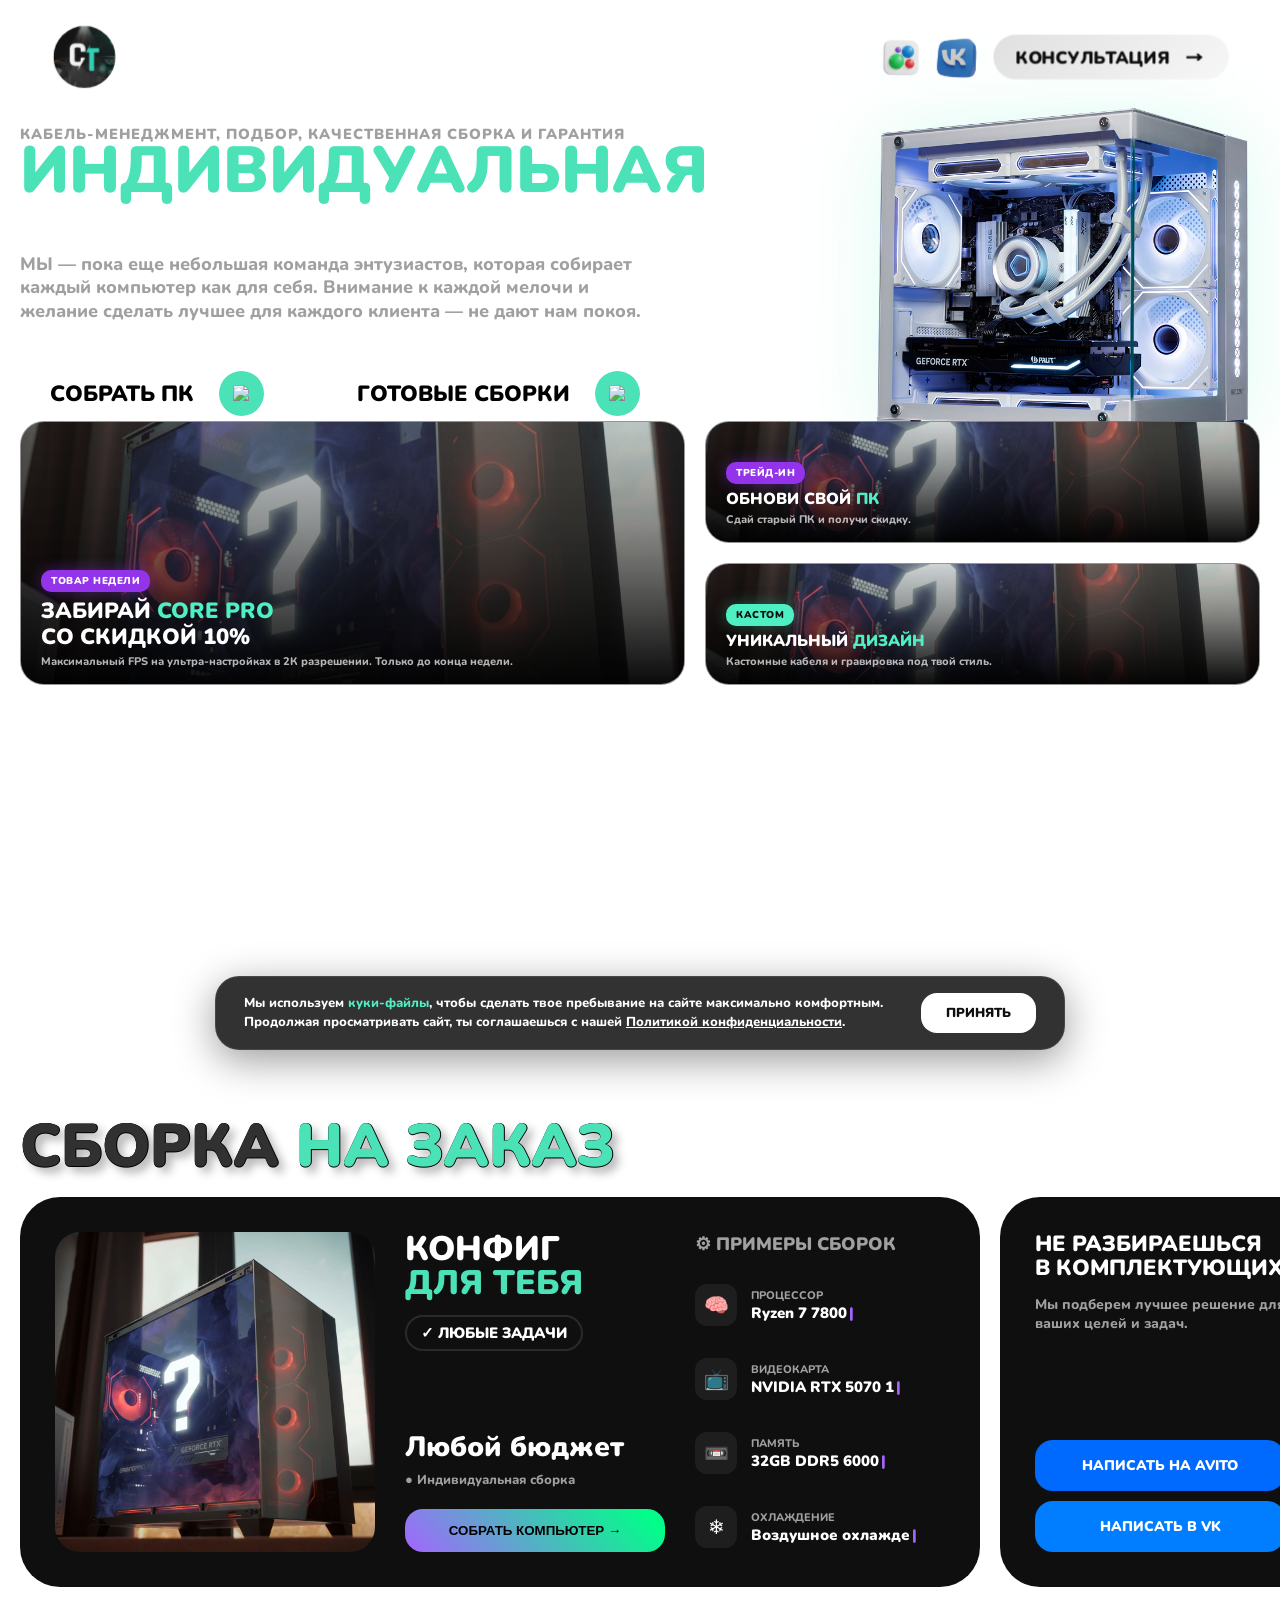
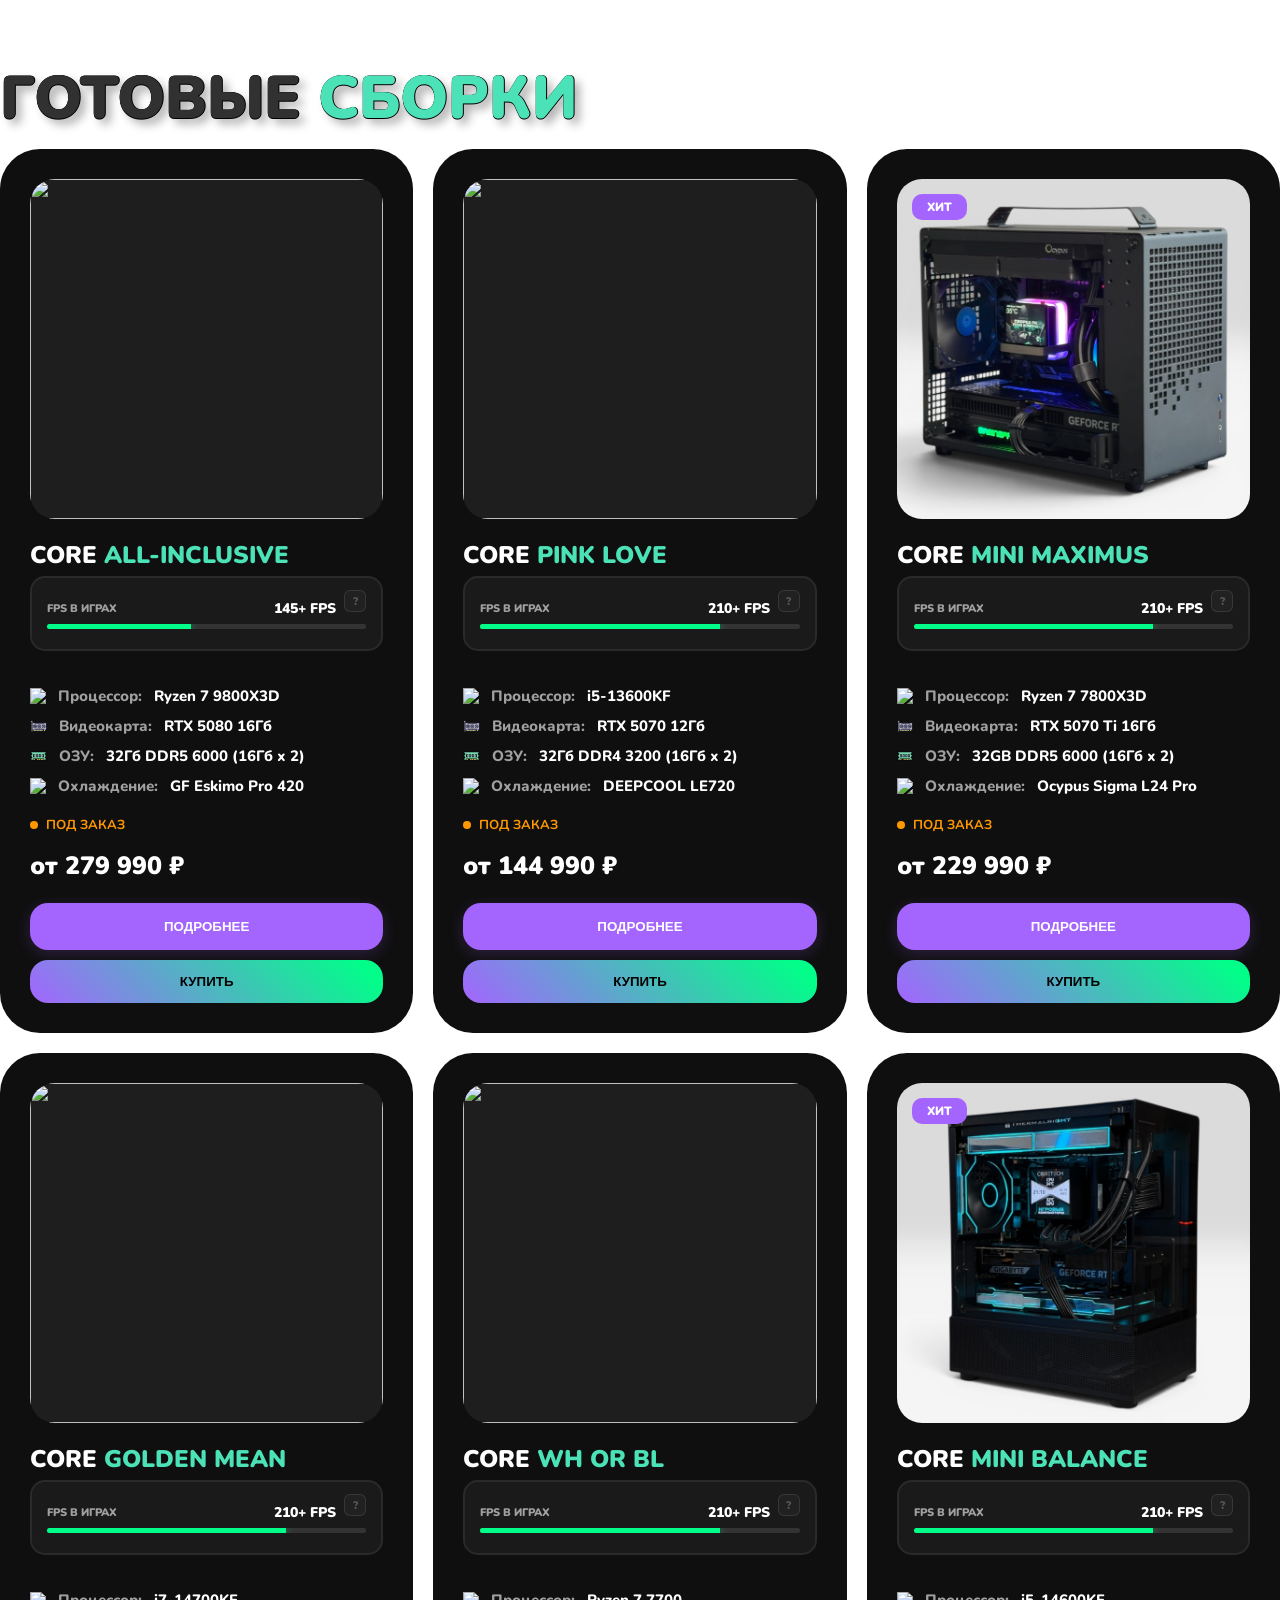
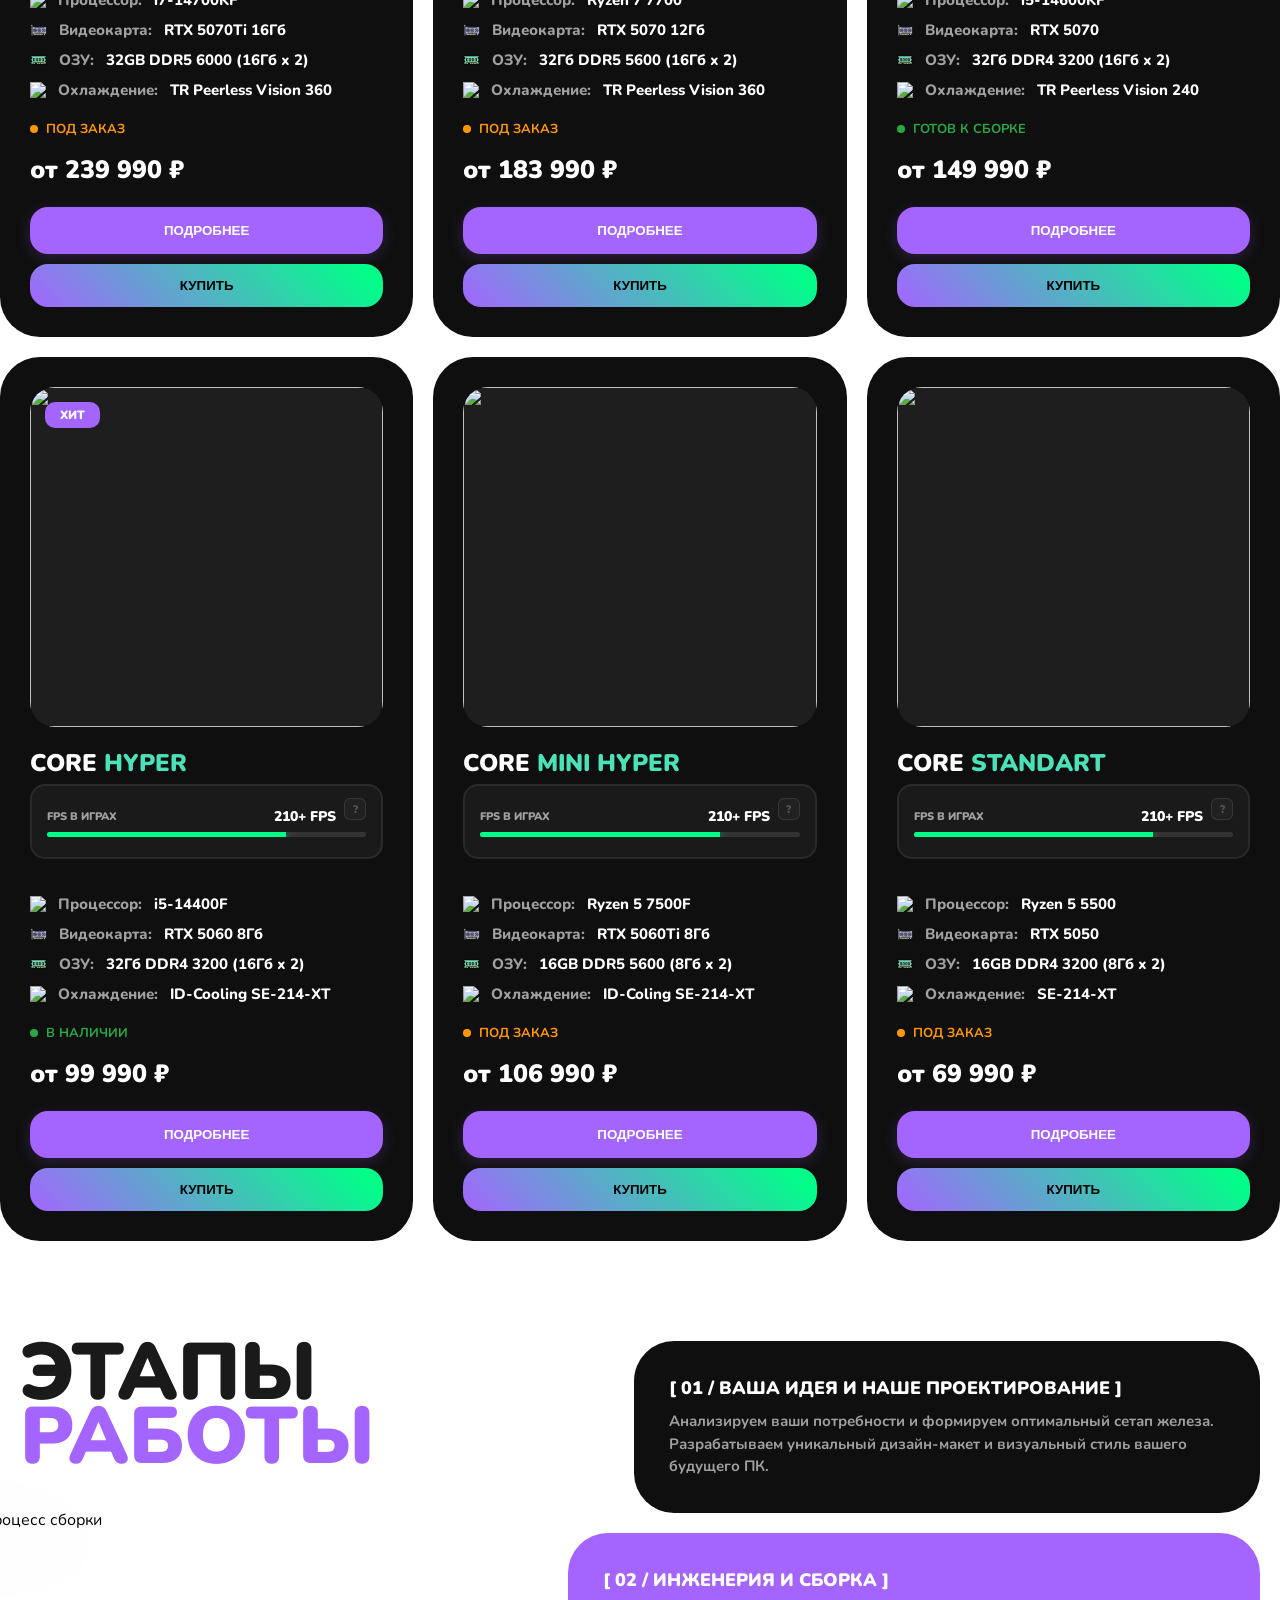
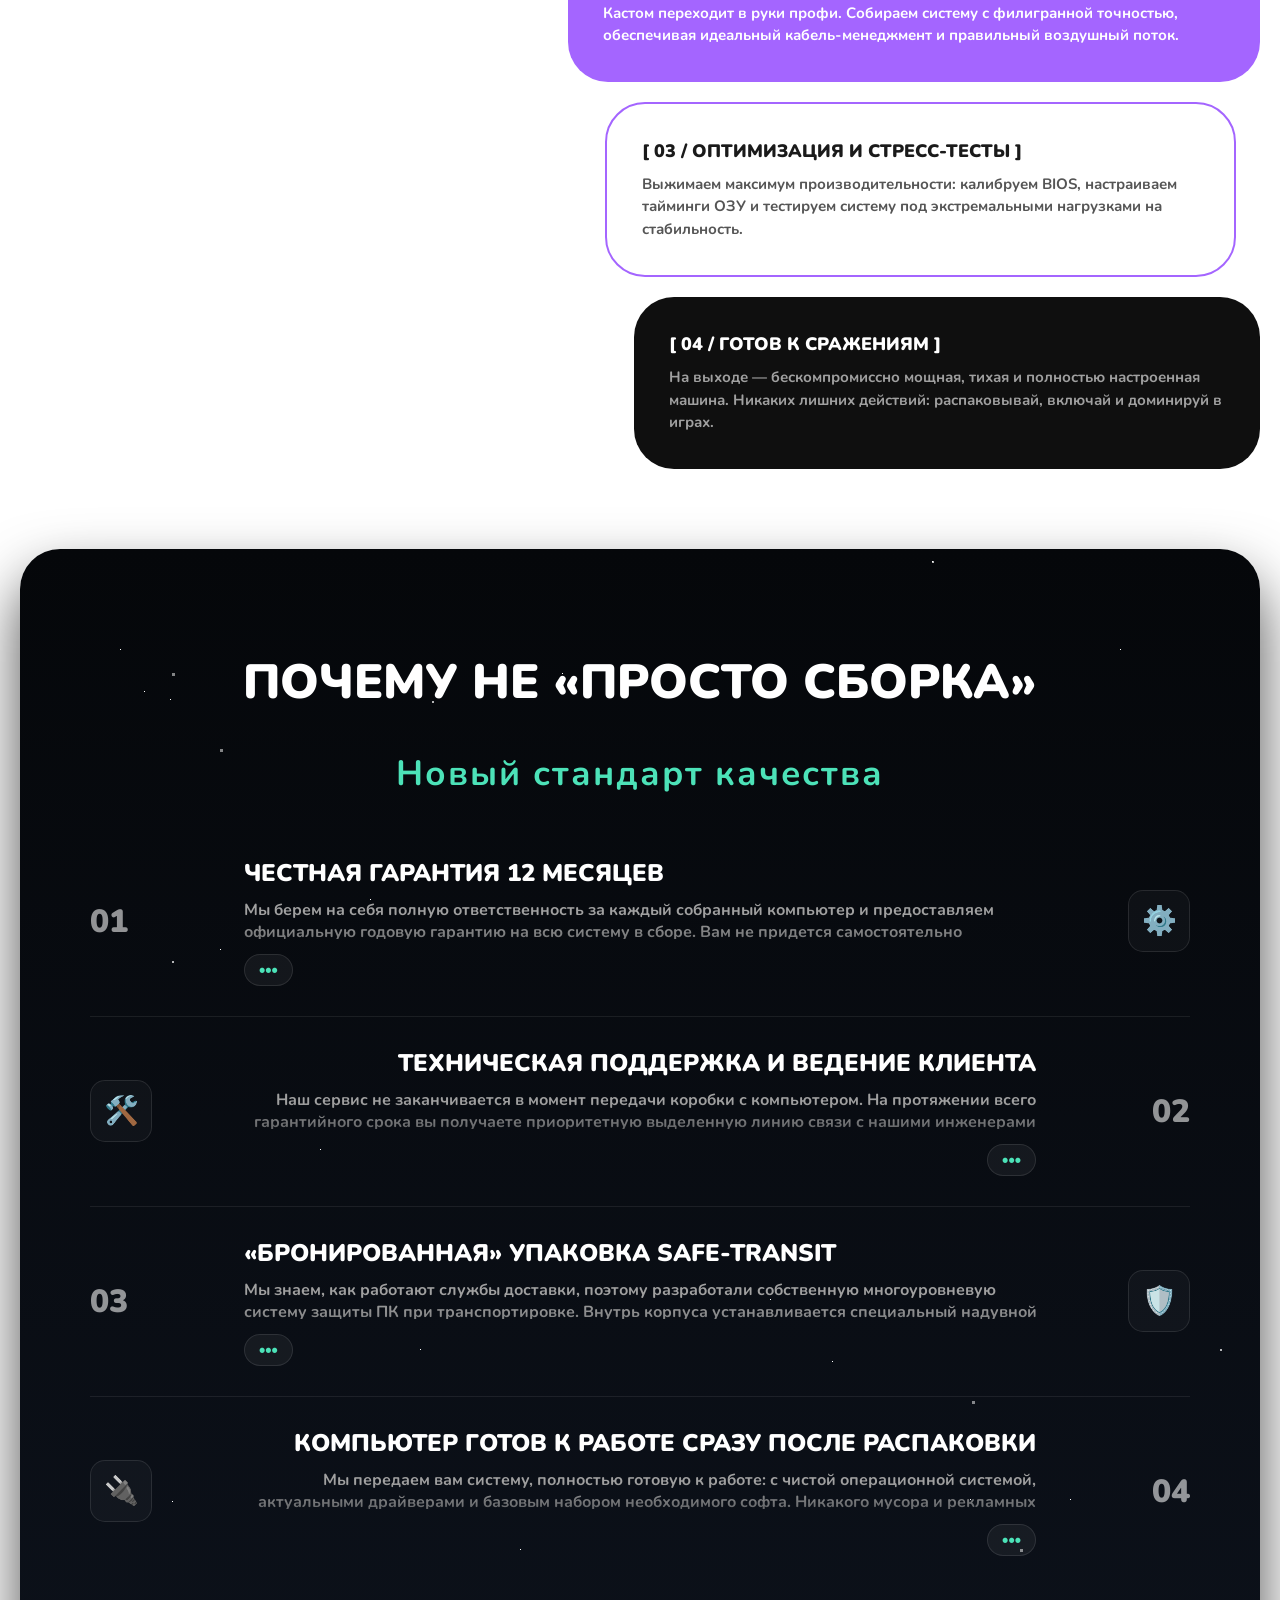
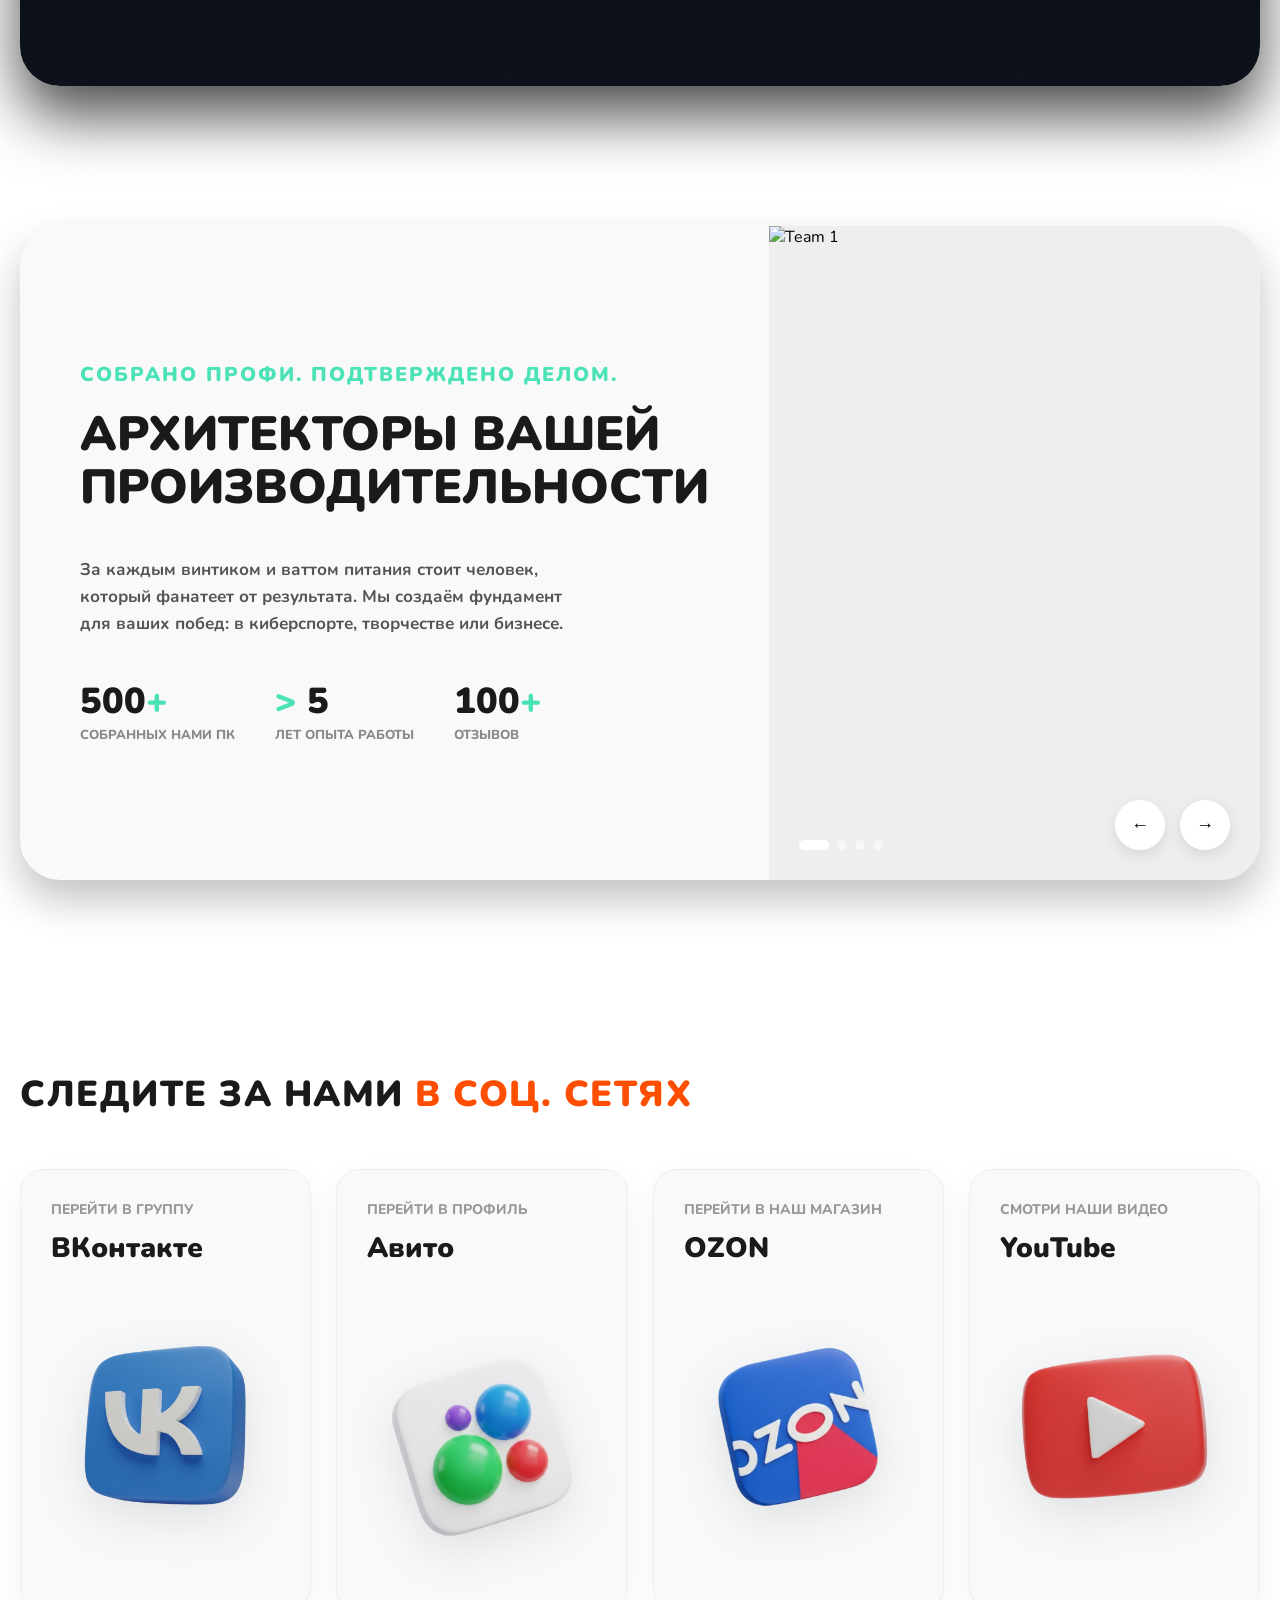
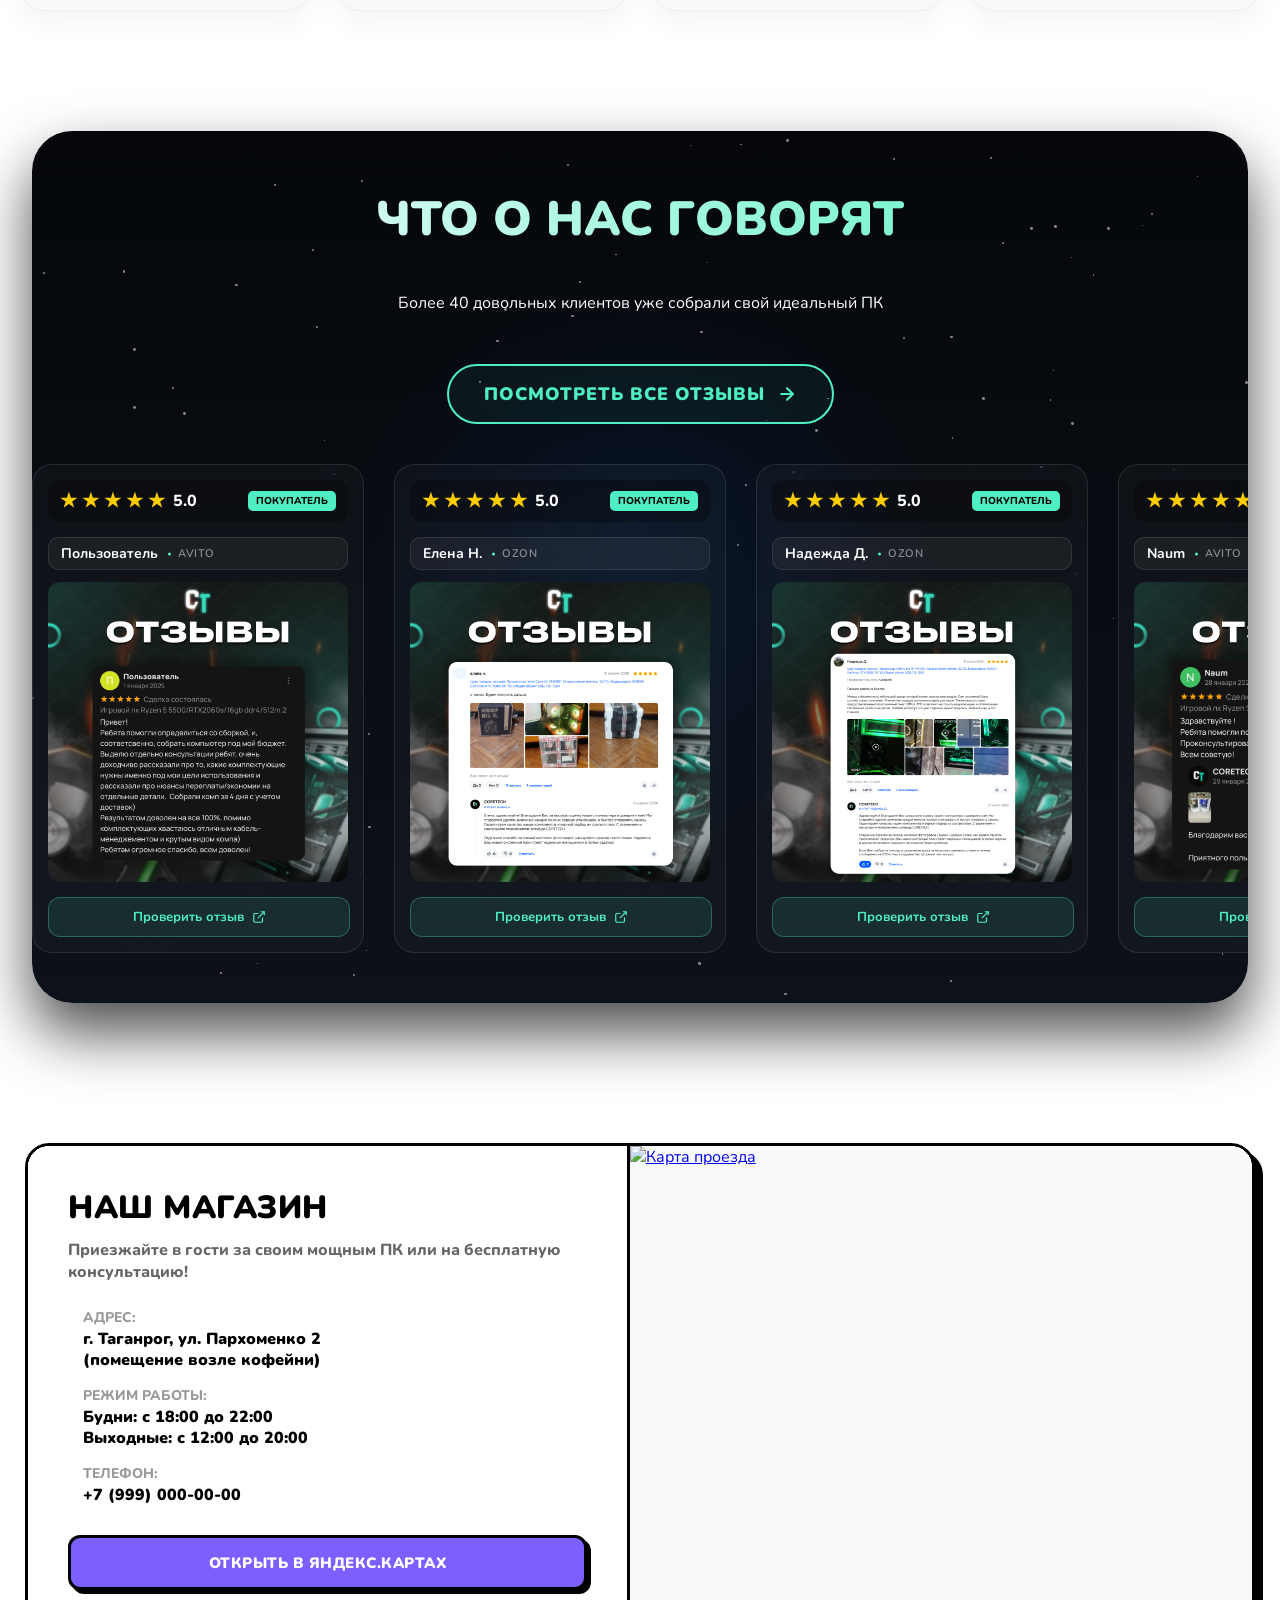
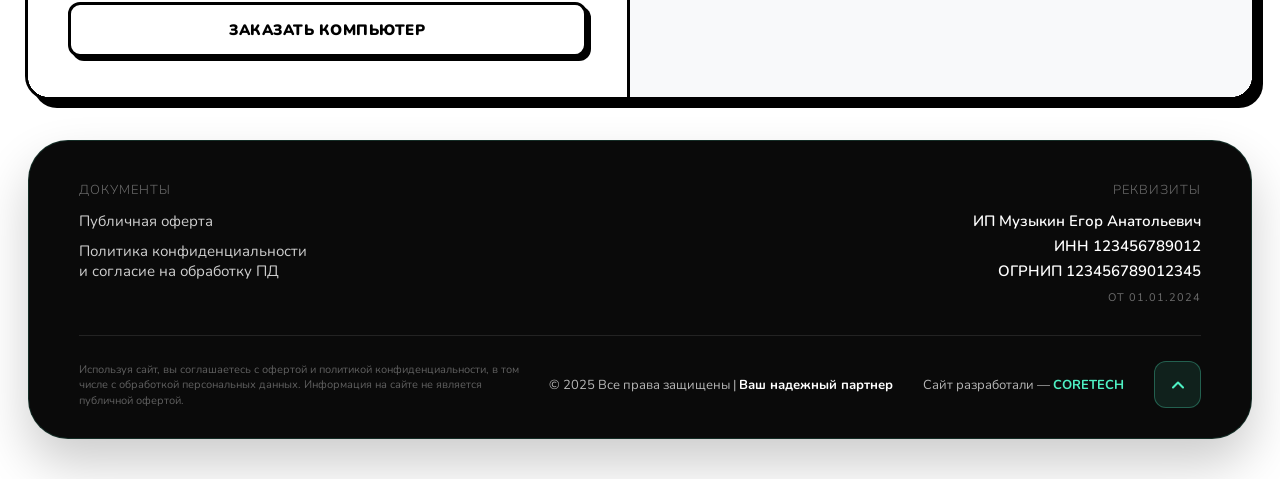
==== commit be9d6c8f: "Синхронизация" ====
--- a/CORETECH_SITE/Web/Dev/Anton/index.html
+++ b/CORETECH_SITE/Web/Dev/Anton/index.html
@@ -820,11 +820,11 @@
    <div class="mobile-menu-overlay" id="js-mobile-menu">
         <div class="mobile-menu-container">
             <nav class="mobile-menu-nav">
-                <a href="#block_catalog" class="mobile-menu-link">Каталог ПК</a>
-                <a href="#block_stages" class="mobile-menu-link">Этапы работы</a>
+                <a href="index.html#block_catalog" class="mobile-menu-link">Каталог ПК</a>
+                <a href="index.html#block_stages_m" class="mobile-menu-link">Этапы работы</a>
                 <a href="#block_service" class="mobile-menu-link">Сервис</a>
                 <a href="#block_team" class="mobile-menu-link">Команда</a>
-                <a href="#block_contacts" class="mobile-menu-link">Контакты</a>
+                <a href="#block_contacts_m" class="mobile-menu-link">Контакты</a>
                 <a href="reviews.html" class="mobile-menu-link">Отзывы</a>
                 
                 <div class="mobile-menu-action-wrapper">
@@ -1379,7 +1379,7 @@
                 <div class="hero-description">МЫ — пока еще небольшая команда энтузиастов, которая собирает каждый компьютер как для себя. Внимание к каждой мелочи и желание сделать лучшее для каждого клиента — не дают нам покоя.</div>
 
                 <div class="hero-btns">
-                    <a href="#" class="btn-hero">
+                    <a href="#config-title" class="btn-hero">
                         Собрать ПК
                         <div class="arrow-icon">
                             <img src="https://cdn-icons-png.flaticon.com/512/545/545682.png" alt="->">
@@ -1981,7 +1981,7 @@
     </div>
 </section>
 
-    <div class="container">
+    <div class="container" id="config-title">
         <h1 class="d-config-title">СБОРКА<span> НА ЗАКАЗ</span></h1>
         <h1 class="m-config-title">СБОРКА<span> НА ЗАКАЗ</span></h1>
 
@@ -2198,6 +2198,30 @@
             font-size: 12px; font-weight: 900; z-index: 10;
             text-transform: uppercase;
         }
+        .badge-fullhd {
+            position: absolute;
+            top: 45px; left: 45px;
+            background: #a465ff; color: #fff;
+            padding: 5px 15px; border-radius: 10px;
+            font-size: 12px; font-weight: 900; z-index: 10;
+            text-transform: uppercase;
+        }
+        .badge-2k {
+            position: absolute;
+            top: 45px; left: 45px;
+            background: #a465ff; color: #fff;
+            padding: 5px 15px; border-radius: 10px;
+            font-size: 12px; font-weight: 900; z-index: 10;
+            text-transform: uppercase;
+        }
+        .badge-4k {
+            position: absolute;
+            top: 45px; left: 45px;
+            background: #a465ff; color: #fff;
+            padding: 5px 15px; border-radius: 10px;
+            font-size: 12px; font-weight: 900; z-index: 10;
+            text-transform: uppercase;
+        }
 
         /* Статусы */
         .status {
@@ -2269,10 +2293,17 @@
         .product-name { font-size: 24px; font-weight: 900; margin-bottom: 5px; text-transform: uppercase; }
         .product-name span { color: var(--accent-mint); }
         .product-mini-specs { display: flex; flex-direction: column; gap: 10px; margin: 15px 0 20px 0; flex-grow: 1; }
-        .mini-spec { display: flex; align-items: center; gap: 12px; font-size: 14px; color: #a0a0a0; font-weight: 800; }
+        .mini-spec { display: flex; align-items: center; gap: 12px; font-size: 15px; color: #a0a0a0; font-weight: 800; }
         .spec-icon-img { height: 1.1em; width: auto; }
         .mini-spec span { color: #fff; }
-        .product-price { font-size: 22px; font-weight: 900; margin-bottom: 20px; }
+        .product-price { font-size: 25px; font-weight: 900; margin-bottom: 20px; }
+
+        @media (max-width: 768px) {
+            .mini-spec {
+            font-size: 13px; /* Меньший размер для мобилок */
+            gap: 8px; /* Можно также уменьшить отступы */
+            }
+        }
 
         .btn-card { 
             background: #a465ff; color: #fff; text-align: center; 
@@ -2309,7 +2340,7 @@
         }
         .g-modal-body {
             background: #fff; color: #000; padding: 35px; border-radius: 35px;
-            max-width: 500px; width: 92%; position: relative;
+            max-width: 500px; width: 92%; position: center;
         }
         .g-modal-body h2 { font-size: 28px; font-weight: 900; margin: 0 0 10px; text-transform: uppercase; }
         .g-copy-area {
@@ -2348,6 +2379,88 @@
         .info-label { color: #a0a0a0; }
         .info-value { color: #fff; text-align: right; }
         .info-value.highlight { color: #00ff88; }
+
+        /* СТИЛИ ДЛЯ ФОРМЫ В ОКНЕ ОФОРМЛЕНИЯ СБОРКИ */
+
+    /* Делаем отступ после кнопок соцсетей, чтобы форма не прилипала */
+    #gBuyModal .g-btn-row {
+        margin-bottom: 25px !important;
+    }
+
+    /* Красивый неоновый/аккуратный разделитель ИЛИ */
+    .g-order-separator {
+        display: flex;
+        align-items: center;
+        text-align: center;
+        color: rgba(255, 255, 255, 0.4);
+        font-weight: 900;
+        font-size: 11px;
+        margin-bottom: 20px;
+        letter-spacing: 2px;
+        text-transform: uppercase;
+        font-family: 'Nunito', sans-serif;
+    }
+
+    .g-order-separator::before,
+    .g-order-separator::after {
+        content: '';
+        flex: 1;
+        border-bottom: 1px dashed rgba(255, 255, 255, 0.2);
+    }
+
+    .g-order-separator span {
+        padding: 0 15px;
+    }
+
+    /* Сама форма внутри окна */
+    #gInlineBuyForm {
+        display: flex;
+        flex-direction: column;
+        gap: 12px; /* Расстояние между инпутами */
+        width: 100%;
+        box-sizing: border-box;
+    }
+
+    /* Принудительно растягиваем поля на всю ширину окна */
+    #gBuyModal .core-modal-input,
+    #gBuyModal .core-modal-textarea {
+        width: 100% !important;
+        max-width: 100% !important;
+        box-sizing: border-box;
+    }
+
+    /* Новая фиолетовая кнопка отправки */
+    #gSubmitInlineOrder {
+        width: 100% !important;
+        max-width: 100% !important;
+        height: 50px;
+        margin-top: 5px;
+        background: #7d5fff !important; /* Фирменный фиолетовый */
+        color: #ffffff !important;
+        border: none !important;
+        font-weight: 900 !important;
+        font-family: 'Nunito', sans-serif;
+        text-transform: uppercase;
+        cursor: pointer;
+        transition: transform 0.2s ease, background-color 0.2s ease, box-shadow 0.2s ease;
+    }
+
+    /* Анимация наведения на фиолетовую кнопку */
+    #gSubmitInlineOrder:hover {
+        background: #6c4bf6 !important;
+        transform: translateY(-2px);
+    }
+
+    #gSubmitInlineOrder:active {
+        transform: translateY(1px);
+    }
+
+        @media (max-width: 768px) {
+            .g-modal-body {
+                background: #fff; color: #000; padding: 35px; border-radius: 35px;
+                max-width: 340px; width: 92%; position: center;
+            }
+        }
     </style>
 
 <!-- БЛОК КАРТОЧКИ ТОВАРОВ -->
@@ -2365,21 +2478,39 @@
     </div>
 </div>
 
-<div id="gBuyModal" class="g-modal-overlay">
-    <div class="g-modal-body">
-        <div style="position:absolute; top:20px; right:20px; cursor:pointer; font-size:24px; font-weight:bold;" onclick="gCloseBuy()">×</div>
-        <h2>Оформление</h2>
-        <p style="font-size:14px; margin-bottom:15px;">Текст вашей заявки:</p>
-        <div class="g-copy-area" id="gOrderText"></div>
-        <div class="g-btn-row">
-            <button class="g-action-btn g-btn-copy" onclick="gCopyText()">
-                <span id="gCopyStatus">КОПИРОВАТЬ</span>
-            </button>
-            <a href="#" class="g-action-btn">AVITO</a>
-            <a href="#" class="g-action-btn">VK</a>
+    <div id="gBuyModal" class="g-modal-overlay">
+        <div class="g-modal-body">
+            <div style="position:absolute; top:20px; right:20px; cursor:pointer; font-size:24px; font-weight:bold;" onclick="gCloseBuy()">×</div>
+            <h2>Оформление</h2>
+            
+            <p style="font-size:14px; margin-bottom:15px;">Текст вашей заявки:</p>
+            <div class="g-copy-area" id="gOrderText"></div>
+            
+            <div class="g-btn-row" style="margin-bottom: 25px;">
+                <button class="g-action-btn g-btn-copy" onclick="gCopyText()">
+                    <span id="gCopyStatus">КОПИРОВАТЬ</span>
+                </button>
+                <a href="#" class="g-action-btn">Напишите нам<br>на AVITO</a>
+                <a href="#" class="g-action-btn">Напишите <br>нам в VK</a>
+            </div>
+
+            <div style="display: flex; align-items: center; text-align: center; color: rgb(0, 0, 0); font-weight: 900; font-size: 12px; margin-bottom: 20px;">
+                <div style="flex: 1; border-bottom: 1px dashed rgba(255,255,255,0.15);"></div>
+                <span style="padding: 0 15px; letter-spacing: 2px;">ИЛИ ОТПРАВИТЬ ЗАЯВКУ СРАЗУ</span>
+                <div style="flex: 1; border-bottom: 1px dashed rgba(255,255,255,0.15);"></div>
+            </div>
+
+            <form id="gInlineBuyForm" style="display: flex; flex-direction: column; gap: 12px; width: 100%;">
+                <input type="text" class="core-modal-input" placeholder="ВАШЕ ИМЯ" required name="user_name">
+                <input type="tel" class="core-modal-input" placeholder="ВАШ ТЕЛЕФОН" required name="user_phone">
+                <textarea class="core-modal-textarea" placeholder="КОММЕНТАРИЙ К ЗАКАЗУ (НЕОБЯЗАТЕЛЬНО)" name="user_comment" rows="2"></textarea>
+                
+                <button type="submit" class="g-action-btn" id="gSubmitInlineOrder" style="width: 100%; max-width: 100%; margin-top: 5px; background: #7d5fff; color: #fff; border: none; font-weight: bold;">
+                    ОТПРАВИТЬ ЗАЯВКУ
+                </button>
+            </form>
         </div>
     </div>
-</div>
 
 <script>
     // 1. СНАЧАЛА ОБЪЯВЛЯЕМ ПЕРЕМЕННЫЕ И ФУНКЦИИ МОДАЛОК
@@ -2447,13 +2578,160 @@
     function gCloseBuy() { document.getElementById('gBuyModal').style.display = 'none'; }
 
     function gCopyText() {
-        const text = document.getElementById('gOrderText').innerText;
+    const text = document.getElementById('gOrderText').innerText;
+    
+    // 1. Твой оригинальный код для ПК и нормальных браузеров
+    if (navigator.clipboard && window.isSecureContext) {
         navigator.clipboard.writeText(text).then(() => {
             const btn = document.getElementById('gCopyStatus');
             btn.innerText = 'ГОТОВО!';
             setTimeout(() => btn.innerText = 'КОПИРОВАТЬ', 2000);
+        }).catch(() => {
+            // Если на телефоне этот метод дал сбой, автоматом идет обходной путь ниже
+            runMobileCopy(text);
         });
-    }
+    } else {
+        // 2. Если открыто на телефоне или без HTTPS — сразу запускаем обходной путь
+        runMobileCopy(text);
+    }
+
+    // Тот самый железобетонный обход блокировок для телефонов
+    function runMobileCopy(textToMobile) {
+        const textArea = document.createElement('textarea');
+        textArea.value = textToMobile;
+        
+        // Абсолютно невидимые стили, чтобы ничего не прыгало на экране смартфона
+        textArea.style.position = 'fixed';
+        textArea.style.top = '0';
+        textArea.style.left = '0';
+        textArea.style.width = '2em';
+        textArea.style.height = '2em';
+        textArea.style.padding = '0';
+        textArea.style.border = 'none';
+        textArea.style.outline = 'none';
+        textArea.style.boxShadow = 'none';
+        textArea.style.background = 'transparent';
+        
+        document.body.appendChild(textArea);
+        textArea.focus();
+        textArea.select();
+        
+        // Жесткое принудительное выделение текста для iPhone (Safari)
+        if (navigator.userAgent.match(/ipad|ipod|iphone/i)) {
+            const range = document.createRange();
+            range.selectNodeContents(textArea);
+            const selection = window.getSelection();
+            selection.removeAllRanges();
+            selection.addRange(range);
+            textArea.setSelectionRange(0, 999999);
+        }
+
+        // Физическое копирование в буфер устройства
+        try {
+            const success = document.execCommand('copy');
+            if (success) {
+                const btn = document.getElementById('gCopyStatus');
+                if (btn) {
+                    btn.innerText = 'ГОТОВО!';
+                    setTimeout(() => btn.innerText = 'КОПИРОВАТЬ', 2000);
+                }
+            }
+        } catch (err) {
+            console.error('Ошибка копирования на мобилке:', err);
+        }
+
+        document.body.removeChild(textArea);
+    }
+}
+
+document.addEventListener('DOMContentLoaded', function() {
+    const inlineBuyForm = document.getElementById('gInlineBuyForm');
+    
+    if (inlineBuyForm) {
+        inlineBuyForm.addEventListener('submit', function(e) {
+            e.preventDefault(); // Запрещаем перезагрузку страницы при отправке
+            
+            // 1. Забираем то, что ввел пользователь в поля
+            const nameInput = inlineBuyForm.querySelector('input[name="user_name"]');
+            const telInput = inlineBuyForm.querySelector('input[name="user_phone"]');
+            const commentInput = inlineBuyForm.querySelector('textarea[name="user_comment"]');
+            const submitBtn = document.getElementById('gSubmitInlineOrder');
+            
+            // 2. Намертво вытаскиваем текст сгенерированной конфигурации ПК прямо из твоего блока gOrderText
+            const orderTextElement = document.getElementById('gOrderText');
+            const pcConfiguration = orderTextElement ? orderTextElement.innerText : 'Конфигурация не определена';
+
+            // Проверка телефона
+            if (!telInput.value.trim()) {
+                alert('Пожалуйста, введите телефон!');
+                return;
+            }
+
+            // Блокируем кнопку на время отправки
+            const originalBtnText = submitBtn.innerText;
+            submitBtn.innerText = 'ОТПРАВКА...';
+            submitBtn.style.pointerEvents = 'none';
+
+            // 3. Формируем единый пакет данных
+            const formData = {
+                name: nameInput ? nameInput.value.trim() : 'Не указано',
+                phone: telInput.value.trim(),
+                comment: commentInput ? commentInput.value.trim() : 'Нет',
+                specs: pcConfiguration // Сюда падает весь скопированный текст ПК
+            };
+
+            // 4. Отправляем методом POST на твой скрипт (например, send.php, который мы делали для почты)
+            // Если используешь Telegram, замени url на отправку в ТГ бот, код отправки одинаковый
+            fetch('send.php', {
+                method: 'POST',
+                headers: {
+                    'Content-Type': 'application/json'
+                },
+                body: JSON.stringify(formData)
+            })
+            .then(response => response.json())
+            .then(data => {
+                if (data.status === 'success') {
+                    // Если улетело успешно
+                    submitBtn.innerText = 'ЗАЯВКА ПРИНЯТА!';
+                    submitBtn.style.background = '#00ff88'; // Зеленеет при успехе
+                    submitBtn.style.color = '#000000';
+                    inlineBuyForm.reset(); // Чистим поля формы
+
+                    // Через 2 секунды закрываем окно gBuyModal и возвращаем кнопку в исходный вид
+                    setTimeout(function() {
+                        if (typeof gCloseBuy === 'function') {
+                            gCloseBuy(); // Твоя родная функция закрытия этого окна
+                        }
+                        submitBtn.innerText = originalBtnText;
+                        submitBtn.style.background = '#7d5fff';
+                        submitBtn.style.color = '#ffffff';
+                        submitBtn.style.pointerEvents = 'auto';
+                    }, 2000);
+                } else {
+                    alert('Ошибка: ' + data.message);
+                    submitBtn.innerText = originalBtnText;
+                    submitBtn.style.pointerEvents = 'auto';
+                }
+            })
+            .catch(error => {
+                // Если тестируешь на компе без сервера, сработает эта заглушка имитации, чтобы ты видел, как это работает визуально:
+                submitBtn.innerText = 'ЗАЯВКА ПРИНЯТА! (ТЕСТ)';
+                submitBtn.style.background = '#00ff88';
+                submitBtn.style.color = '#000000';
+                inlineBuyForm.reset();
+                
+                setTimeout(function() {
+                    if (typeof gCloseBuy === 'function') gCloseBuy();
+                    submitBtn.innerText = originalBtnText;
+                    submitBtn.style.background = '#7d5fff';
+                    submitBtn.style.color = '#ffffff';
+                    submitBtn.style.pointerEvents = 'auto';
+                }, 2000);
+            });
+        });
+    }
+});
 
     window.onclick = (e) => { 
         if (e.target == modal) closeModal(); 
@@ -2463,94 +2741,177 @@
     // 2. ДАННЫЕ ДЛЯ КАТАЛОГА ТОВАРОВ
     const myComputers = [
         {
-            name: "CORE START",
-            isHit: true,
-            image: "images/comp1.jpg",
+            name: "CORE ALL-INCLUSIVE",
+            isHit: false,
+            is4K: true,
+            image: "images/catalog/comp8.png",
             fpsNumber: "145+ FPS",
             fpsBarWidth: "45%",
             fpsModal: { 'CS 2': '320 FPS', 'Dota 2': '240 FPS', 'Atomic Heart': '90 FPS' },
-            cpu: "i5-12400F",
-            gpu: "RTX 4060",
-            ram: "16GB DDR4",
-            statusClass: "in-stock",
-            statusText: "В наличии",
-            price: "65 900 ₽",
-            specsModal: { 'Накопитель': '500GB NVMe', 'Блок питания': '600W 80+', 'Материнская плата': 'B650' }
+            cpu: "Ryzen 7 9800X3D",
+            gpu: "RTX 5080 16Гб",
+            ram: "32Гб DDR5 6000 (16Гб х 2)",
+            cooling: "GF Eskimo Pro 420",
+            statusClass: "on-order",
+            statusText: "Под заказ",
+            price: "от 279 990 ₽",
+            specsModal: { 'Накопитель': 'M.2 SSD 1Тб на PCI 4.0', 
+            'Блок питания': '1STPlayer NGDP 1000W 80+ GOLD', 
+            'Материнская плата': 'X870 [ATX формфактор]', 
+            'Корпус': 'Geometric Future Model 5'}
         },
         {
-            name: "CORE PRO",
-            isHit: true,
-            image: "images/comp2.jpg",
+            name: "CORE PINK LOVE",
+            isHit: false,
+            image: "images/catalog/comp1.png",
             fpsNumber: "210+ FPS",
             fpsBarWidth: "75%",
             fpsModal: { 'Cyberpunk': '85 FPS', 'Warzone': '140 FPS' },
-            cpu: "Ryzen 5 7600",
-            gpu: "RTX 4070 Ti",
-            ram: "32GB DDR5",
+            cpu: "i5-13600KF",
+            gpu: "RTX 5070 12Гб",
+            ram: "32Гб DDR4 3200 (16Гб х 2)",
+            cooling: "DEEPCOOL LE720",
             statusClass: "on-order",
             statusText: "Под заказ",
-            price: "124 500 ₽",
-            specsModal: { 'SSD': '1TB Gen4', 'Охлаждение': 'СЖО 240мм', 'Материнская плата': 'B650' }
+            price: "от 144 990 ₽",
+            specsModal: { 'Накопитель': 'M.2 SSD 1Тб на PCI 4.0', 
+            'Блок питания': '1STPlayer ACK Silver 750W 80+ SILVER', 
+            'Материнская плата': 'B760M D4 [Micro-ATX формфактор]', 
+            'Корпус': 'Zalman Pink'}
         },
         {
-            name: "CORE PRO",
+            name: "CORE MINI MAXIMUS",
             isHit: true,
-            image: "images/pc1.jpg",
+            image: "images/catalog/comp7.png",
             fpsNumber: "210+ FPS",
             fpsBarWidth: "75%",
             fpsModal: { 'Cyberpunk': '85 FPS', 'Warzone': '140 FPS' },
-            cpu: "Ryzen 5 7600",
-            gpu: "RTX 4070 Ti",
-            ram: "32GB DDR5",
+            cpu: "Ryzen 7 7800X3D",
+            gpu: "RTX 5070 Ti 16Гб",
+            ram: "32GB DDR5 6000 (16Гб х 2)",
+            cooling: "Ocypus Sigma L24 Pro",
             statusClass: "on-order",
             statusText: "Под заказ",
-            price: "124 500 ₽",
-            specsModal: { 'SSD': '1TB Gen4', 'Охлаждение': 'СЖО 240мм', 'Материнская плата': 'B650' }
+            price: "от 229 990 ₽",
+            specsModal: { 'Накопитель': 'M.2 SSD 1Тб на PCI 4.0', 
+            'Блок питания': 'Lian Li SP850V2, 850W, 80+ GOLD', 
+            'Материнская плата': 'B850 [Micro-ATX формфактор]', 
+            'Корпус': 'JONSBO Jonsplus Z20'}
         },
         {
-            name: "CORE PRO",
-            isHit: true,
-            image: "images/pc1.jpg",
+            name: "CORE GOLDEN MEAN",
+            isHit: false,
+            image: "images/catalog/comp9.png",
             fpsNumber: "210+ FPS",
             fpsBarWidth: "75%",
             fpsModal: { 'Cyberpunk': '85 FPS', 'Warzone': '140 FPS' },
-            cpu: "Ryzen 5 7600",
-            gpu: "RTX 4070 Ti",
-            ram: "32GB DDR5",
+            cpu: "i7-14700KF",
+            gpu: "RTX 5070Ti 16Гб",
+            ram: "32GB DDR5 6000 (16Гб х 2)",
+            cooling: "TR Peerless Vision 360",
             statusClass: "on-order",
             statusText: "Под заказ",
-            price: "124 500 ₽",
-            specsModal: { 'SSD': '1TB Gen4', 'Охлаждение': 'СЖО 240мм', 'Материнская плата': 'B650' }
+            price: "от 239 990 ₽",
+            specsModal: { 'Накопитель': 'M.2 SSD 1Тб на PCI 4.0', 
+            'Блок питания': '1STPlayer NGDP 850W 80+ GOLD', 
+            'Материнская плата': 'B760 DDR5 [Mirco-ATX формфактор]', 
+            'Корпус': 'Lian Li O11 Dynamic MINI V2 Flow'}
         },
         {
-            name: "CORE PRO",
-            isHit: true,
-            image: "images/pc1.jpg",
+            name: "CORE WH OR BL",
+            isHit: false,
+            image: "images/catalog/comp5.png",
             fpsNumber: "210+ FPS",
             fpsBarWidth: "75%",
             fpsModal: { 'Cyberpunk': '85 FPS', 'Warzone': '140 FPS' },
-            cpu: "Ryzen 5 7600",
-            gpu: "RTX 4070 Ti",
-            ram: "32GB DDR5",
+            cpu: "Ryzen 7 7700",
+            gpu: "RTX 5070 12Гб",
+            ram: "32Гб DDR5 5600 (16Гб х 2)",
+            cooling: "TR Peerless Vision 360",
             statusClass: "on-order",
             statusText: "Под заказ",
-            price: "124 500 ₽",
-            specsModal: { 'SSD': '1TB Gen4', 'Охлаждение': 'СЖО 240мм', 'Материнская плата': 'B650' }
+            price: "от 183 990 ₽",
+            specsModal: { 'Накопитель': 'M.2 SSD 1Тб на PCI 4.0', 
+            'Блок питания': '1STPlayer NGDP 850W, 80+ GOLD', 
+            'Материнская плата': 'B650 [Micro-ATX формфактор]', 
+            'Корпус': 'Zalman P30 BW'}
         },
         {
-            name: "CORE PRO",
+            name: "CORE MINI BALANCE",
             isHit: true,
-            image: "images/pc1.jpg",
+            image: "images/catalog/comp6.png",
             fpsNumber: "210+ FPS",
             fpsBarWidth: "75%",
             fpsModal: { 'Cyberpunk': '85 FPS', 'Warzone': '140 FPS' },
-            cpu: "Ryzen 5 7600",
-            gpu: "RTX 4070 Ti",
-            ram: "32GB DDR5",
+            cpu: "i5-14600KF",
+            gpu: "RTX 5070",
+            ram: "32Гб DDR4 3200 (16Гб х 2)",
+            cooling: "TR Peerless Vision 240",
+            statusClass: "in-stock",
+            statusText: "Готов к сборке",
+            price: "от 149 990 ₽",
+            specsModal: { 'Накопитель': 'M.2 SSD 1Тб на PCI 4.0', 
+            'Блок питания': '1STPlayer ACK SILVER 750W, 80+ SILVER', 
+            'Материнская плата': 'B760 [Micro-ATX формфактор]', 
+            'Корпус': '1STplayer Miku Mi2-A ARGB'}
+        },
+        {
+            name: "CORE HYPER",
+            isHit: true,
+            image: "images/catalog/comp2.png",
+            fpsNumber: "210+ FPS",
+            fpsBarWidth: "75%",
+            fpsModal: { 'Cyberpunk': '85 FPS', 'Warzone': '140 FPS' },
+            cpu: "i5-14400F",
+            gpu: "RTX 5060 8Гб",
+            ram: "32Гб DDR4 3200 (16Гб х 2)",
+            cooling: "ID-Cooling SE-214-XT",
+            statusClass: "in-stock",
+            statusText: "В наличии",
+            price: "от 99 990 ₽",
+            specsModal: { 'Накопитель': 'M.2 SSD 1Тб', 
+            'Блок питания': '1STPlayer DK Premium 600W, 80+ BRONZE', 
+            'Материнская плата': 'MSI PRO H610M-G D4', 
+            'Корпус': '1STPlayer MV5-TP с 8ARGB FAN'}
+        },
+        {
+            name: "CORE MINI HYPER",
+            isHit: false,
+            image: "images/catalog/comp3.png",
+            fpsNumber: "210+ FPS",
+            fpsBarWidth: "75%",
+            fpsModal: { 'Cyberpunk': '85 FPS', 'Warzone': '140 FPS' },
+            cpu: "Ryzen 5 7500F",
+            gpu: "RTX 5060Ti 8Гб",
+            ram: "16GB DDR5 5600 (8Гб х 2)",
+            cooling: "ID-Coling SE-214-XT",
             statusClass: "on-order",
             statusText: "Под заказ",
-            price: "124 500 ₽",
-            specsModal: { 'SSD': '1TB Gen4', 'Охлаждение': 'СЖО 240мм', 'Материнская плата': 'B650' }
+            price: "от 106 990 ₽",
+            specsModal: { 'Накопитель': 'M.2 SSD 1Тб на PCI 4.0', 
+            'Блок питания': '1STPlayer ACK 650W, 80+ [белый]', 
+            'Материнская плата': 'B650 [Micro-ATX формфактор]', 
+            'Корпус': '1STPlayer Miku Mi2-A ARGB'}
+        },
+        {
+            name: "CORE STANDART",
+            isHit: false,
+            is2K: true,
+            image: "images/catalog/comp4.png",
+            fpsNumber: "210+ FPS",
+            fpsBarWidth: "75%",
+            fpsModal: { 'Cyberpunk': '85 FPS', 'Warzone': '140 FPS' },
+            cpu: "Ryzen 5 5500",
+            gpu: "RTX 5050",
+            ram: "16GB DDR4 3200 (8Гб х 2)",
+            cooling: "SE-214-XT",
+            statusClass: "on-order",
+            statusText: "Под заказ",
+            price: "от 69 990 ₽",
+            specsModal: { 'Накопитель': 'M.2 SSD 512Гб', 
+            'Блок питания': '1STPlayer DK Premium 600W, 80+ BRONZE', 
+            'Материнская плата': 'A520 [Micro-ATX формфактор]', 
+            'Корпус': 'HSPD'}
         }
     ];
 
@@ -2563,6 +2924,7 @@
 
         myComputers.forEach(pc => {
             const badge = pc.isHit ? `<div class="badge-hit">ХИТ</div>` : '';
+    
             
             const fpsDataStr = JSON.stringify(pc.fpsModal).replace(/"/g, '&quot;');
             const specsDataStr = JSON.stringify(pc.specsModal).replace(/"/g, '&quot;');
@@ -2589,7 +2951,8 @@
                     <div class="product-mini-specs">
                         <div class="mini-spec"><img src="images/cpu.png" class="spec-icon-img"> Процессор: <span>${pc.cpu}</span></div>
                         <div class="mini-spec"><img src="images/gpu.png" class="spec-icon-img"> Видеокарта: <span>${pc.gpu}</span></div>
-                        <div class="mini-spec"><img src="images/ram.png" class="spec-icon-img"> Оперативная память: <span>${pc.ram}</span></div>
+                        <div class="mini-spec"><img src="images/ram.png" class="spec-icon-img"> ОЗУ: <span>${pc.ram}</span></div>
+                        <div class="mini-spec"><img src="images/cooling.png" class="spec-icon-img"> Охлаждение: <span>${pc.cooling}</span></div>
                     </div>
                     
                     <div class="status ${pc.statusClass}">${pc.statusText}</div>
@@ -2615,7 +2978,7 @@
             /* НАСТРОЙКИ КАРТИНКИ ПК (pc3.png) */
             --steps-pc-width: 100%;    /* Ширина картинки */
             --steps-pc-offset-x: -10%;  /* Смещение по горизонтали (<0 влево, >0 вправо) */
-            --steps-pc-offset-y: -150px;  /* Смещение по вертикали */
+            --steps-pc-offset-y: 0px;  /* Смещение по вертикали */
         }
 
         .steps-section {
@@ -2629,7 +2992,7 @@
             justify-content: space-between;
             align-items: flex-start;
             gap: 40px;
-            margin-bottom: -200px;
+            margin-bottom: 0px;
         }
 
         .steps-visual {
@@ -2709,7 +3072,7 @@
 
     <div class="steps-visual">
         <h2>Этапы<br><span>Работы</span></h2>
-        <img src="images/pc3.png" alt="Процесс сборки" class="steps-pc-image">
+        <img src="images/comp gl.png" alt="Процесс сборки" class="steps-pc-image">
     </div>
 
     <div class="steps-content">
@@ -2718,7 +3081,7 @@
             <p class="step-description">Анализируем ваши потребности и формируем оптимальный сетап железа. Разрабатываем уникальный дизайн-макет и визуальный стиль вашего будущего ПК.</p>
         </div>
         <div class="step-item step-02">
-            <span class="step-number">[ 02 / НЖЕНЕРИЯ И СБОРКА ]</span>
+            <span class="step-number">[ 02 / ИНЖЕНЕРИЯ И СБОРКА ]</span>
             <p class="step-description">Кастом переходит в руки профи. Собираем систему с филигранной точностью, обеспечивая идеальный кабель-менеджмент и правильный воздушный поток.</p>
         </div>
         <div class="step-item step-03">
@@ -2733,7 +3096,7 @@
 </section>
 
 
-<section class="steps-mobile-only">
+<section class="steps-mobile-only" id="block_stages_m">
     <style>
         .m-steps-section {
             width: 100%;
@@ -2844,23 +3207,23 @@
             </div>
             
             <div class="m-step-box m-step-01 m-left">
-                <span class="m-step-box-num">/ 01 ПОДБОР И КОНЦЕПТ</span>
-                <p class="m-step-box-desc">Изучаем ваши задачи, подбираем идеальную связку комплектующих. Создаем визуальный концепт будущей сборки.</p>
+                <span class="m-step-box-num">[ 01 / ВАША ИДЕЯ И НАШЕ ПРОЕКТИРОВАНИЕ ]</span>
+                <p class="m-step-box-desc">Анализируем ваши потребности и формируем оптимальный сетап железа. Разрабатываем уникальный дизайн-макет и визуальный стиль вашего будущего ПК.</p>
             </div>
             
             <div class="m-step-box m-step-02 m-right">
-                <span class="m-step-box-num">/ 02 СБОРКА И УКЛАДКА</span>
-                <p class="m-step-box-desc">Наши инженеры приступают к работе. Безупречный кабель-менеджмент и внимание к каждой детали.</p>
+                <span class="m-step-box-num">[ 02 / ИНЖЕНЕРИЯ И СБОРКА ]</span>
+                <p class="m-step-box-desc">Кастом переходит в руки профи. Собираем систему с филигранной точностью, обеспечивая идеальный кабель-менеджмент и правильный воздушный поток.</p>
             </div>
             
             <div class="m-step-box m-step-03 m-left">
-                <span class="m-step-box-num">/ 03 НАСТРОЙКА И ТЕСТЫ</span>
-                <p class="m-step-box-desc">Настраиваем BIOS, тайминги памяти и прогоняем ПК через самые тяжелые стресс-тесты.</p>
+                <span class="m-step-box-num">[ 03 / ОПТИМИЗАЦИЯ И СТРЕСС-ТЕСТЫ ]</span>
+                <p class="m-step-box-desc">Выжимаем максимум производительности: калибруем BIOS, настраиваем тайминги ОЗУ и тестируем систему под экстремальными нагрузками на стабильность.</p>
             </div>
             
             <div class="m-step-box m-step-04 m-right">
-                <span class="m-step-box-num">/ 04 ФИНАЛЬНЫЙ РЕЗУЛЬТАТ</span>
-                <p class="m-step-box-desc">Вы получаете мощный и тихий компьютер, готовый к любым играм прямо из коробки.</p>
+                <span class="m-step-box-num">[ 04 / ГОТОВ К СРАЖЕНИЯМ ]</span>
+                <p class="m-step-box-desc">На выходе — бескомпромиссно мощная, тихая и полностью настроенная машина. Никаких лишних действий: распаковывай, включай и доминируй в играх.</p>
             </div>
 
         </div>
@@ -3285,31 +3648,33 @@
             .team-container { flex-direction: column; }
             .team-info { padding: 40px 30px; order: 2; }
             .team-slider { height: 400px; order: 1; }
-            .team-title { font-size: 32px; }
+            .team-title { font-size: 25px; }
+            .team-label {font-size: 16px; }
         }
     </style>
 
     <div class="team-container">
         <div class="team-info">
-            <span class="team-label">Наша команда</span>
-            <h2 class="team-title">Эксперты в области<br>технологий</h2>
+            <span class="team-label">Собрано профи. Подтверждено делом.</span>
+            <h2 class="team-title">Архитекторы вашей<br>производительности</h2>
             <p class="team-description">
-                За каждой сборкой стоит профессионал. Мы не просто собираем ПК, мы создаем инструмент для ваших побед и работы.
+                За каждым винтиком и ваттом питания стоит человек, который фанатеет от результата.
+                Мы создаём фундамент для ваших побед: в киберспорте, творчестве или бизнесе.
             </p>
             
             <div class="team-stats">
                 <div style="display: flex; gap: 40px;">
                     <div>
                         <div style="font-size: 36px; font-weight: 900; color: #1a1a1a;">500<span style="color: var(--accent-mint, #7B61FF);">+</span></div>
-                        <div style="font-size: 13px; font-weight: 800; color: #888; text-transform: uppercase;">Сборок</div>
+                        <div style="font-size: 13px; font-weight: 800; color: #888; text-transform: uppercase;">собранных нами ПК</div>
                     </div>
                     <div>
-                        <div style="font-size: 36px; font-weight: 900; color: #1a1a1a;">10<span style="color: var(--accent-mint, #7B61FF);">+</span></div>
-                        <div style="font-size: 13px; font-weight: 800; color: #888; text-transform: uppercase;">Мастеров</div>
+                        <div style="font-size: 36px; font-weight: 900; color: var(--accent-mint);"> > <span style="color: hsl(0, 0%, 10%);">5</span></div>
+                        <div style="font-size: 13px; font-weight: 800; color: #888; text-transform: uppercase;">лет опыта работы</div>
                     </div>
                     <div>
-                        <div style="font-size: 36px; font-weight: 900; color: #1a1a1a;">10<span style="color: var(--accent-mint, #7B61FF);">+</span></div>
-                        <div style="font-size: 13px; font-weight: 800; color: #888; text-transform: uppercase;">Мастеров</div>
+                        <div style="font-size: 36px; font-weight: 900; color: #1a1a1a;">100<span style="color: var(--accent-mint, #7B61FF);">+</span></div>
+                        <div style="font-size: 13px; font-weight: 800; color: #888; text-transform: uppercase;">отзывов</div>
                     </div>
                 </div>
             </div>
@@ -3386,7 +3751,7 @@
         <h2 class="social-mega-title">СЛЕДИТЕ ЗА НАМИ <span class="accent">В СОЦ. СЕТЯХ</span></h2>
         
         <div class="social-mega-grid">
-            <a href="#" class="social-mega-card">
+            <a href="https://vk.com/coretech_pc" class="social-mega-card">
                 <div class="card-content">
                     <span class="card-label">Перейти в группу</span>
                     <h3 class="card-name">ВКонтакте</h3>
@@ -3396,9 +3761,9 @@
                 </div>
             </a>
 
-            <a href="#" class="social-mega-card">
+            <a href="https://www.avito.ru/brands/i177752551" class="social-mega-card">
                 <div class="card-content">
-                    <span class="card-label">Наш профиль</span>
+                    <span class="card-label">Перейти в профиль</span>
                     <h3 class="card-name">Авито</h3>
                 </div>
                 <div class="card-image-wrapper">
@@ -3406,9 +3771,9 @@
                 </div>
             </a>
 
-            <a href="#" class="social-mega-card">
+            <a href="https://ozon.ru/s/coretech" class="social-mega-card">
                 <div class="card-content">
-                    <span class="card-label">Магазин</span>
+                    <span class="card-label">Перейти в наш магазин</span>
                     <h3 class="card-name">OZON</h3>
                 </div>
                 <div class="card-image-wrapper">
@@ -3416,25 +3781,25 @@
                 </div>
             </a>
 
-            <a href="#" class="social-mega-card">
+            <a href="https://www.youtube.com/@coretech-store" class="social-mega-card">
                 <div class="card-content">
-                    <span class="card-label">Витрина</span>
-                    <h3 class="card-name">Wildberries</h3>
+                    <span class="card-label">Смотри наши видео</span>
+                    <h3 class="card-name">YouTube</h3>
                 </div>
                 <div class="card-image-wrapper">
-                    <img src="images/logo_wb.png" alt="Wildberries" class="floating-icon">
+                    <img src="images/logo_youtube.png" alt="Wildberries" class="floating-icon">
                 </div>
             </a>
         </div>
     </div>
 </section>
 
-<section class="social-mega-section-mobile sm-mobile-only">
+<section class="social-mega-section-mobile sm-mobile-only" id="block_contacts_m">
     <div class="m-social-container">
         <h2 class="m-social-title">СЛЕДИТЕ ЗА НАМИ <span class="accent">В СОЦ. СЕТЯХ</span></h2>
         
         <div class="m-social-grid">
-            <a href="#" class="m-social-card">
+            <a href="https://vk.com/coretech_pc" class="m-social-card">
                 <div class="m-card-content">
                     <span class="m-card-label">Перейти в группу</span>
                     <h3 class="m-card-name">ВКонтакте</h3>
@@ -3444,9 +3809,9 @@
                 </div>
             </a>
 
-            <a href="#" class="m-social-card">
+            <a href="https://www.avito.ru/brands/i177752551" class="m-social-card">
                 <div class="m-card-content">
-                    <span class="m-card-label">Наш профиль</span>
+                    <span class="m-card-label">Перейти в профиль</span>
                     <h3 class="m-card-name">Авито</h3>
                 </div>
                 <div class="m-card-image-wrapper">
@@ -3454,9 +3819,9 @@
                 </div>
             </a>
 
-            <a href="#" class="m-social-card">
+            <a href="https://ozon.ru/s/coretech" class="m-social-card">
                 <div class="m-card-content">
-                    <span class="m-card-label">Магазин</span>
+                    <span class="m-card-label">Перейти в наш магазин</span>
                     <h3 class="m-card-name">OZON</h3>
                 </div>
                 <div class="m-card-image-wrapper">
@@ -3464,13 +3829,13 @@
                 </div>
             </a>
 
-            <a href="#" class="m-social-card">
+            <a href="https://www.youtube.com/@coretech-store" class="m-social-card">
                 <div class="m-card-content">
-                    <span class="m-card-label">Витрина</span>
-                    <h3 class="m-card-name">Wildberries</h3>
+                    <span class="m-card-label">Смотри наши видео</span>
+                    <h3 class="m-card-name">YouTube</h3>
                 </div>
                 <div class="m-card-image-wrapper">
-                    <img src="images/logo_wb.png" alt="Wildberries" class="m-floating-icon">
+                    <img src="images/logo_youtube.png" alt="Wildberries" class="m-floating-icon">
                 </div>
             </a>
         </div>
@@ -3622,7 +3987,7 @@
 
     .m-social-title {
         color: #1a1a1a;
-        font-size: 26px; /* Адаптивный размер шрифта под мобилки */
+        font-size: 36px; /* Адаптивный размер шрифта под мобилки */
         font-weight: 900;
         text-transform: uppercase;
         margin-bottom: 30px;
@@ -3643,7 +4008,7 @@
 
     .m-social-card {
         position: relative;
-        height: 260px; /* Оптимальная высота, чтобы поместиться в ширину экрана 2х2 */
+        height: 180px; /* Оптимальная высота, чтобы поместиться в ширину экрана 2х2 */
         background: #f8f9fa;
         border-radius: 20px;
         padding: 20px;
@@ -4039,39 +4404,55 @@
     const modalImg = document.getElementById('modal-img');
 
     // 1. ДАННЫЕ ОТЗЫВОВ (Добавляй новые тут)
-    const reviewsData = [
-        { name: "Александр П.", source: "Telegram", img: "images/reviews/r1.png", link: "https://t.me/your_link1" },
-        { name: "Иван И.", source: "WhatsApp", img: "images/reviews/r1.png", link: "https://wa.me/your_link2" },
-        { name: "Иван И.", source: "WhatsApp", img: "images/reviews/r1.png", link: "https://wa.me/your_link2" },
-        { name: "Иван И.", source: "WhatsApp", img: "images/reviews/r1.png", link: "https://wa.me/your_link2" },
-        { name: "Иван И.", source: "WhatsApp", img: "images/reviews/r1.png", link: "https://wa.me/your_link2" },
-        { name: "Иван И.", source: "WhatsApp", img: "images/reviews/r1.png", link: "https://wa.me/your_link2" },
-        { name: "Иван И.", source: "WhatsApp", img: "images/reviews/r1.png", link: "https://wa.me/your_link2" },
-        { name: "Иван И.", source: "WhatsApp", img: "images/reviews/r1.png", link: "https://wa.me/your_link2" },
-        { name: "Иван И.", source: "WhatsApp", img: "images/reviews/r1.png", link: "https://wa.me/your_link2" },
-        { name: "Иван И.", source: "WhatsApp", img: "images/reviews/r1.png", link: "https://wa.me/your_link2" },
-        { name: "Иван И.", source: "WhatsApp", img: "images/reviews/r1.png", link: "https://wa.me/your_link2" },
-        { name: "Иван И.", source: "WhatsApp", img: "images/reviews/r1.png", link: "https://wa.me/your_link2" },
-        { name: "Иван И.", source: "WhatsApp", img: "images/reviews/r1.png", link: "https://wa.me/your_link2" },
-        { name: "Иван И.", source: "WhatsApp", img: "images/reviews/r1.png", link: "https://wa.me/your_link2" },
-        { name: "Иван И.", source: "WhatsApp", img: "images/reviews/r1.png", link: "https://wa.me/your_link2" },
-        { name: "Иван И.", source: "WhatsApp", img: "images/reviews/r1.png", link: "https://wa.me/your_link2" },
-        { name: "Иван И.", source: "WhatsApp", img: "images/reviews/r1.png", link: "https://wa.me/your_link2" },
-        { name: "Иван И.", source: "WhatsApp", img: "images/reviews/r1.png", link: "https://wa.me/your_link2" },
-        { name: "Иван И.", source: "WhatsApp", img: "images/reviews/r1.png", link: "https://wa.me/your_link2" },
-        { name: "Иван И.", source: "WhatsApp", img: "images/reviews/r1.png", link: "https://wa.me/your_link2" },
-        { name: "Иван И.", source: "WhatsApp", img: "images/reviews/r1.png", link: "https://wa.me/your_link2" },
-        { name: "Иван И.", source: "WhatsApp", img: "images/reviews/r1.png", link: "https://wa.me/your_link2" },
-        { name: "Иван И.", source: "WhatsApp", img: "images/reviews/r1.png", link: "https://wa.me/your_link2" },
-        { name: "Иван И.", source: "WhatsApp", img: "images/reviews/r1.png", link: "https://wa.me/your_link2" },
-        { name: "Иван И.", source: "WhatsApp", img: "images/reviews/r1.png", link: "https://wa.me/your_link2" },
-        { name: "Иван И.", source: "WhatsApp", img: "images/reviews/r1.png", link: "https://wa.me/your_link2" },
-        { name: "Иван И.", source: "WhatsApp", img: "images/reviews/r1.png", link: "https://wa.me/your_link2" },
-        { name: "Иван И.", source: "WhatsApp", img: "images/reviews/r1.png", link: "https://wa.me/your_link2" },
-        { name: "Иван И.", source: "WhatsApp", img: "images/reviews/r1.png", link: "https://wa.me/your_link2" },
-        { name: "Иван И.", source: "WhatsApp", img: "images/reviews/r1.png", link: "https://wa.me/your_link2" },
-        { name: "Иван И.", source: "WhatsApp", img: "images/reviews/r1.png", link: "https://wa.me/your_link2" },
-    ];
+     const reviewsData = [
+    { name: "Пользователь",  source:"Avito",img:  "images/reviews/2081715930.png", link: "https://www.avito.ru/brands/i177752551/all?sellerId=4bb001b8fc2a08075dae6b7a921c87d4" },
+    { name: "Елена Н.",  source:"OZON",img:  "images/reviews/2081715932.png", link: "https://www.ozon.ru/product/sistemnyy-blok-igrovoy-kompyuter-coretech-hyper-k3-intel-core-i5-14400f-ram-32-gb-ssd-1024-gb-1974233294/reviews/?ruuid=019d8233-33c6-76ad-9a73-d0ab3364a07b&utm_campaign=reviews_link&utm_medium=share_button&utm_source=smm" },
+    { name: "Надежда Д.",  source:"OZON",img:  "images/reviews/2081715933.png", link: "https://www.ozon.ru/product/sistemnyy-blok-igrovoy-kompyuter-coretech-hyper-k3-intel-core-i5-14400f-ram-32-gb-ssd-1024-gb-1974233294/reviews/?ruuid=019d10c5-ca77-779f-adde-da4f91dde3e3&utm_campaign=reviews_link&utm_medium=share_button&utm_source=smm" },
+    { name: "Naum",  source:"Avito",img:  "images/reviews/2081716004.png", link: "https://www.avito.ru/brands/i177752551/all?sellerId=4bb001b8fc2a08075dae6b7a921c87d4" },
+    { name: "Андрей Е.",  source:"OZON",img:  "images/reviews/2081715934.png", link: "https://www.ozon.ru/product/sistemnyy-blok-igrovoy-kompyuter-coretech-hyper-k3-intel-core-i5-14400f-ram-32-gb-ssd-1024-gb-1974233294/reviews/?ruuid=0196b601-9736-7b43-85a6-597ead466e99&utm_campaign=reviews_link&utm_medium=share_button&utm_source=smm" },
+    { name: "Игорь Д.",  source:"OZON",img:  "images/reviews/2081715935.png", link: "https://www.ozon.ru/product/sistemnyy-blok-igrovoy-kompyuter-coretech-hyper-k3-intel-core-i5-14400f-ram-32-gb-ssd-1024-gb-1974233294/reviews/?ruuid=019d9083-a54b-7b91-b8d5-016f48e58dbb&utm_campaign=reviews_link&utm_medium=share_button&utm_source=smm" },
+    { name: "Леонид",  source:"Avito",img:  "images/reviews/2081716003.png", link: "https://www.avito.ru/brands/i177752551/all?sellerId=4bb001b8fc2a08075dae6b7a921c87d4" },
+    { name: "Ольга Ш.",  source:"OZON",img:  "images/reviews/2081715936.png", link: "https://www.ozon.ru/product/sistemnyy-blok-igrovoy-kompyuter-coretech-hyper-k3-intel-core-i5-14400f-ram-32-gb-ssd-1024-gb-1974233294/reviews/?ruuid=019d7370-4f25-7c15-b799-871891428b22&utm_campaign=reviews_link&utm_medium=share_button&utm_source=smm" },
+    { name: "Вадим Т.",  source:"ВКонтакте",img:  "images/reviews/2081715978.png", link: "https://vk.com/reviews-226911143" },
+    { name: "Вячеслав П..",  source:"OZON",img:  "images/reviews/2081715937.png", link: "https://www.ozon.ru/product/sistemnyy-blok-igrovoy-kompyuter-coretech-hyper-i3-intel-core-i3-12100f-ram-16-gb-ssd-512-gb-2031690485/reviews/?ruuid=01964876-b315-7bcd-8e0a-76cf6029fe3e&utm_campaign=reviews_link&utm_medium=share_button&utm_source=smm" },
+    { name: "Максим Е.",  source:"OZON",img:  "images/reviews/2081715938.png", link: "https://www.ozon.ru/product/sistemnyy-blok-igrovoy-kompyuter-coretech-hyper-i3-intel-core-i3-12100f-ram-16-gb-ssd-512-gb-2031690485/reviews/?ruuid=01964523-8900-7043-be69-0bcb334a3bdc&utm_campaign=reviews_link&utm_medium=share_button&utm_source=smm" },
+    { name: "Мухаммад",  source:"Avito",img:  "images/reviews/2081716001.png", link: "https://www.avito.ru/brands/i177752551/all?sellerId=4bb001b8fc2a08075dae6b7a921c87d4" },
+    { name: "Игорь А.",  source:"OZON",img:  "images/reviews/2081715939.png", link: "https://www.ozon.ru/product/sistemnyy-blok-igrovoy-kompyuter-coretech-hyper-k3-intel-core-i3-12100f-ram-16-gb-ssd-512-gb-nvidia-2078221567/reviews/?ruuid=01969ef0-1f73-737f-a003-479c00663c30&utm_campaign=reviews_link&utm_medium=share_button&utm_source=smm" },
+    { name: "Шевченко К.",  source:"Avito",img:  "images/reviews/2081716000.png", link: "https://www.avito.ru/brands/i177752551/all?sellerId=4bb001b8fc2a08075dae6b7a921c87d4" },
+    { name: "Владислав",  source:"Avito",img:  "images/reviews/2081715999.png", link: "https://www.avito.ru/brands/i177752551/all?sellerId=4bb001b8fc2a08075dae6b7a921c87d4" },
+    { name: "Сергей К.",  source:"OZON",img:  "images/reviews/2081715940.png", link: "https://www.ozon.ru/product/sistemnyy-blok-igrovoy-kompyuter-coretech-hyper-k3-intel-core-i5-14400f-ram-16-gb-ssd-1024-gb-1974227228/reviews/?ruuid=0197249d-07a9-7e2d-b6fb-6dc239c19f11&utm_campaign=reviews_link&utm_medium=share_button&utm_source=smm" },
+    { name: "Эльдар Ш.",  source:"OZON",img:  "images/reviews/2081715945.png", link: "https://www.ozon.ru/product/sistemnyy-blok-igrovoy-kompyuter-coretech-hyper-k3-intel-core-i5-14400f-ram-32-gb-ssd-1024-gb-1974233294/reviews/?ruuid=019a5dba-db2e-705c-b2eb-d1319b8aa269&utm_campaign=reviews_link&utm_medium=share_button&utm_source=smm" },
+    { name: "Всеволод Г.",  source:"OZON",img:  "images/reviews/2081715946.png", link: "https://www.ozon.ru/product/sistemnyy-blok-igrovoy-kompyuter-coretech-hyper-k3-intel-core-i5-14400f-ram-32-gb-ssd-1024-gb-1974233294/reviews/?ruuid=019b1d84-2e95-7ec1-8d7e-2dc4c3a6ba9b&utm_campaign=reviews_link&utm_medium=share_button&utm_source=smm" },
+    { name: "Николай",  source:"OZON",img:  "images/reviews/2081715947.png", link: "https://www.ozon.ru/product/sistemnyy-blok-igrovoy-kompyuter-coretech-hyper-k3-intel-core-i5-14400f-ram-32-gb-ssd-1024-gb-1974233294/reviews/?ruuid=019cfc9e-3b7a-7cf4-9ca3-a1bce1e2fb95&utm_campaign=reviews_link&utm_medium=share_button&utm_source=smm" },
+    /* { name: "Юлия Я.",  source:"OZON",img:  "images/reviews/2081715948.png", link: "https://www.ozon.ru/product/sistemnyy-blok-igrovoy-kompyuter-coretech-hyper-k3-intel-core-i5-14400f-ram-32-gb-ssd-1024-gb-1974233294/reviews/?ruuid=019d38df-e120-7ba3-92f1-9e03d33660d0&utm_campaign=reviews_link&utm_medium=share_button&utm_source=smm" },
+    { name: "Руслан С.",  source:"OZON",img:  "images/reviews/2081715949.png", link: "https://www.ozon.ru/product/sistemnyy-blok-igrovoy-kompyuter-coretech-hyper-k3-intel-core-i5-14400f-ram-32-gb-ssd-1024-gb-1974233294/reviews/?ruuid=019b503c-4d1f-7b96-aa3d-75642c2c073d&utm_campaign=reviews_link&utm_medium=share_button&utm_source=smm" },
+    { name: "Максим Ч.",  source:"OZON",img:  "images/reviews/2081715950.png", link: "https://www.ozon.ru/product/sistemnyy-blok-igrovoy-kompyuter-coretech-hyper-white-amd-ryzen-5-7500f-ram-16-gb-ssd-1024-gb-nvidia-2078221558/reviews/?ruuid=0196c94e-31e0-70ed-9e09-6b19d799631c&utm_campaign=reviews_link&utm_medium=share_button&utm_source=smm" },
+    { name: "Денис П.",  source:"OZON",img:  "images/reviews/2081715951.png", link: "https://www.ozon.ru/product/sistemnyy-blok-igrovoy-kompyuter-coretech-hyper-k3-intel-core-i5-14400f-ram-32-gb-ssd-1024-gb-1974233294/reviews/?ruuid=019b1057-305b-78ac-b059-b07934d4def2&utm_campaign=reviews_link&utm_medium=share_button&utm_source=smm" },
+    { name: "Павел К.",  source:"OZON",img:  "images/reviews/2081715952.png", link: "https://www.ozon.ru/product/sistemnyy-blok-igrovoy-kompyuter-coretech-hyper-k3-intel-core-i5-14400f-ram-32-gb-ssd-1024-gb-1974233294/reviews/?ruuid=019c4650-9bc8-76cc-993c-fb2de564a534&utm_campaign=reviews_link&utm_medium=share_button&utm_source=smm" },
+    { name: "No More-Cash. ",  source:"ВКонтакте",img:  "images/reviews/2081715974.png", link: "https://vk.com/reviews-226911143" },
+    { name: "Натали К.",  source:"OZON",img:  "images/reviews/2081715954.png", link: "https://www.ozon.ru/product/sistemnyy-blok-igrovoy-kompyuter-coretech-hyper-k3-intel-core-i5-14400f-ram-32-gb-ssd-1024-gb-1974233294/reviews/?ruuid=019ab65d-576e-76d7-8e60-e0037ce5c982&utm_campaign=reviews_link&utm_medium=share_button&utm_source=smm" },
+    { name: "Максим С.",  source:"OZON",img:  "images/reviews/2081715955.png", link: "https://www.ozon.ru/product/sistemnyy-blok-igrovoy-kompyuter-coretech-hyper-k3-intel-core-i5-14400f-ram-32-gb-ssd-1024-gb-1974233294/reviews/?ruuid=019c22b6-2cf8-7143-9a5a-2a6ef9e49cd0&utm_campaign=reviews_link&utm_medium=share_button&utm_source=smm" },
+    { name: "Наталья Г.",  source:"OZON",img:  "images/reviews/2081715956.png", link: "https://www.ozon.ru/product/sistemnyy-blok-igrovoy-kompyuter-coretech-hyper-k3-intel-core-i5-14400f-ram-32-gb-ssd-1024-gb-1974233294/reviews/?ruuid=019ae9f9-e786-7cee-8598-08c29e7e8b14&utm_campaign=reviews_link&utm_medium=share_button&utm_source=smm" },
+    { name: "Юлия Г.",  source:"OZON",img:  "images/reviews/2081715957.png", link: "https://www.ozon.ru/product/sistemnyy-blok-igrovoy-kompyuter-coretech-hyper-k3-intel-core-i5-14400f-ram-32-gb-ssd-1024-gb-1974233294/reviews/?ruuid=019a7d21-449d-792a-a43f-f1bc4723adf7&utm_campaign=reviews_link&utm_medium=share_button&utm_source=smm" },
+    { name: "Vyacheslav M.",  source:"OZON",img:  "images/reviews/2081715958.png", link: "https://www.ozon.ru/product/sistemnyy-blok-igrovoy-kompyuter-coretech-hyper-k3-intel-core-i5-14400f-ram-32-gb-ssd-1024-gb-1974233294/reviews/?ruuid=019e1b9f-4aa0-7c95-9b02-5f799d41d580&utm_campaign=reviews_link&utm_medium=share_button&utm_source=smm" },
+    { name: "Максим Т.",  source:"OZON",img:  "images/reviews/2081715959.png", link: "https://www.ozon.ru/product/sistemnyy-blok-igrovoy-kompyuter-coretech-hyper-k3-intel-core-i5-14400f-ram-32-gb-ssd-1024-gb-1974233294/reviews/?ruuid=019e497d-f81a-7453-997a-21d9c852232b&utm_campaign=reviews_link&utm_medium=share_button&utm_source=smm" },
+    { name: "Вадим С.",  source:"OZON",img:  "images/reviews/2081715960.png", link: "https://www.ozon.ru/product/sistemnyy-blok-igrovoy-kompyuter-coretech-hyper-k3-intel-core-i5-14400f-ram-32-gb-ssd-1024-gb-1974233294/reviews/?ruuid=019ba08a-7dfe-704c-b102-b63a0458f4c4&utm_campaign=reviews_link&utm_medium=share_button&utm_source=smm" },
+    { name: "Андрей П.",  source:"OZON",img:  "images/reviews/2081715961.png", link: "https://www.ozon.ru/product/sistemnyy-blok-igrovoy-kompyuter-coretech-hyper-k3-intel-core-i5-14400f-ram-32-gb-ssd-1024-gb-1974233294/reviews/?ruuid=019d01cc-5a40-7d4d-83d6-f615c9406542&utm_campaign=reviews_link&utm_medium=share_button&utm_source=smm" },
+    { name: "Виталий С.",  source:"OZON",img:  "images/reviews/2081715962.png", link: "https://www.ozon.ru/product/sistemnyy-blok-igrovoy-kompyuter-coretech-magic-one-intel-core-i5-13400f-ram-32-gb-ssd-960-gb-2595941619/reviews/?ruuid=0198e99f-e730-7832-82d7-dc89d079dcaa&utm_campaign=reviews_link&utm_medium=share_button&utm_source=smm" },
+    { name: "Александр К.",  source:"OZON",img:  "images/reviews/2081715963.png", link: "https://www.ozon.ru/product/sistemnyy-blok-igrovoy-kompyuter-coretech-hyper-k3-intel-core-i5-14400f-ram-32-gb-ssd-1024-gb-1974233294/reviews/?ruuid=01969ad9-847f-7626-8871-e393e0f7c35d&utm_campaign=reviews_link&utm_medium=share_button&utm_source=smm" },
+    { name: "Вечер Добрый",  source:"ВКонтакте",img:  "images/reviews/2081715967.png", link: "https://vk.com/reviews-226911143" },
+    { name: "Вячеслав П.",  source:"Вконтакте",img:  "images/reviews/2081715968.png", link: "https://vk.com/reviews-226911143" },
+    { name: "Ilya M..",  source:"ВКонтакте",img:  "images/reviews/2081715969.png", link: "https://vk.com/reviews-226911143" },
+    { name: "Алекс С.",  source:"ВКонтакте",img:  "images/reviews/2081715970.png", link: "https://vk.com/reviews-226911143" },
+    { name: "Владислав Г.",  source:"ВКонтакте",img:  "images/reviews/2081715971.png", link: "https://vk.com/reviews-226911143" },
+    { name: "Макс А.",  source:"ВКонтакте",img:  "images/reviews/2081715972.png", link: "https://vk.com/reviews-226911143" },
+    { name: "Евгений П.",  source:"OZON",img:  "images/reviews/2081715973.png", link: "https://www.ozon.ru/product/sistemnyy-blok-igrovoy-kompyuter-coretech-hyper-k3-intel-core-i5-14400f-ram-32-gb-ssd-1024-gb-1974233294/reviews/?ruuid=019dfc28-9e33-71b5-9bed-34f059cf7484&utm_campaign=reviews_link&utm_medium=share_button&utm_source=smm" },
+    { name: "Виталий Ю.",  source:"ВКонтакте",img:  "images/reviews/2081715975.png", link: "https://vk.com/reviews-226911143" },
+    { name: "Александр",  source:"Avito",img:  "images/reviews/2081715982.png", link: "https://www.avito.ru/brands/i177752551/all?sellerId=4bb001b8fc2a08075dae6b7a921c87d4" },
+    { name: "Надежда",  source:"Avito",img:  "images/reviews/2081715984.png", link: "https://www.avito.ru/brands/i177752551/all?sellerId=4bb001b8fc2a08075dae6b7a921c87d4" },
+    */
+
+    ]; 
 
     // 2. ФУНКЦИЯ ШАБЛОНА
     function createCard(data) {
@@ -4151,13 +4532,264 @@
     }
 });
 </script>
+
 </section>
-</script>
-
 <div id="image-modal" class="review-modal">
     <span class="modal-close">&times;</span>
     <img id="modal-img" src="" alt="Full view">
 </div>
+
+
+<section class="g-map-section" id="contacts">
+    <div class="g-container-map">
+        <div class="g-map-inner-box">
+            <div class="g-map-info-card">
+                <h2 class="g-map-title">НАШ МАГАЗИН</h2>
+                <p class="g-map-subtitle">Приезжайте в гости за своим мощным ПК или на бесплатную консультацию!</p>
+                
+                <div class="g-map-info-list">
+                    <div class="g-map-info-item">
+                        <span class="g-map-icon"></span>
+                        <div>
+                            <div class="g-map-item-label">Адрес:</div>
+                            <div class="g-map-item-value">г. Таганрог, ул. Пархоменко 2 <br>(помещение возле кофейни)</div>
+                        </div>
+                    </div>
+                    <div class="g-map-info-item">
+                        <span class="g-map-icon"></span>
+                        <div>
+                            <div class="g-map-item-label">Режим работы:</div>
+                            <div class="g-map-item-value">Будни: с 18:00 до 22:00 <br> Выходные: с 12:00 до 20:00</div>
+                        </div>
+                    </div>
+                    <div class="g-map-info-item">
+                        <span class="g-map-icon"></span>
+                        <div>
+                            <div class="g-map-item-label">Телефон:</div>
+                            <div class="g-map-item-value">+7 (999) 000-00-00</div>
+                        </div>
+                    </div>
+                </div>
+
+                <div class="g-map-buttons-group">
+                    <a href="https://yandex.ru/maps/-/CPXOzRm3" target="_blank" class="g-btn g-map-purple-link g-map-btn">
+                        ОТКРЫТЬ В ЯНДЕКС.КАРТАХ
+                    </a>
+                    <button class="g-btn g-map-order-btn btn-consult g-map-btn">
+                        ЗАКАЗАТЬ КОМПЬЮТЕР
+                    </button>
+                </div>
+            </div>
+
+            <a href="https://yandex.ru/maps/?um=constructor%3A946928e213b36b8a2b53e2499b6ebbac91878f0789e6c5aa97d94f32a3f8e471&amp;source=constructorStatic" target="_blank" class="g-map-static-wrapper">
+                <img src="https://api-maps.yandex.ru/services/constructor/1.0/static/?um=constructor%3A946928e213b36b8a2b53e2499b6ebbac91878f0789e6c5aa97d94f32a3f8e471&amp;width=600&amp;height=450&amp;lang=ru_RU" alt="Карта проезда" class="g-map-static-img" />
+            </a>
+        </div>
+    </div>
+</section>
+
+<style>
+    /* СТИЛИ СЕКЦИИ КАРТЫ */
+    .g-map-section {
+        position: relative;
+        padding: 40px 0;
+        font-family: 'Nunito', sans-serif;
+        z-index: 1;
+        width: 100%;
+        box-sizing: border-box;
+        max-width: 1230px; /* Сюда ставишь ширину своего сайта */
+        margin: 0 auto;
+    }
+
+    .g-map-inner-box {
+        display: flex;
+        flex-direction: row;
+        background: #ffffff;
+        border: 3px solid #000000;
+        border-radius: 24px;
+        box-shadow: 8px 8px 0px #000000;
+        overflow: hidden;
+        min-height: 480px;
+        width: 100%;
+        box-sizing: border-box;
+    }
+
+    /* Левая карточка с текстом */
+    .g-map-info-card {
+        flex: 1;
+        padding: 40px;
+        background: #ffffff;
+        display: flex;
+        flex-direction: column;
+        justify-content: center;
+        border-right: 3px solid #000000;
+        box-sizing: border-box;
+    }
+
+    .g-map-title {
+        font-size: 32px;
+        font-weight: 900;
+        color: #000000;
+        margin: 0 0 10px 0;
+        text-transform: uppercase;
+        letter-spacing: 0.5px;
+    }
+
+    .g-map-subtitle {
+        font-size: 16px;
+        font-weight: 800;
+        color: #666666;
+        margin: 0 0 25px 0;
+        line-height: 1.4;
+    }
+
+    .g-map-info-list {
+        display: flex;
+        flex-direction: column;
+        gap: 15px;
+        margin-bottom: 30px;
+    }
+
+    .g-map-info-item {
+        display: flex;
+        align-items: flex-start;
+        gap: 15px;
+    }
+
+    .g-map-icon {
+        font-size: 24px;
+        line-height: 1;
+        padding-top: 2px;
+    }
+
+    .g-map-item-label {
+        font-size: 14px;
+        font-weight: 800;
+        color: #999999;
+        text-transform: uppercase;
+        margin-bottom: 2px;
+    }
+
+    .g-map-item-value {
+        font-size: 16px;
+        font-weight: 900;
+        color: #000000;
+        line-height: 1.3;
+    }
+
+    /* Блок для двух кнопок */
+    .g-map-buttons-group {
+        display: flex;
+        flex-direction: column;
+        gap: 12px;
+        width: 100%;
+        margin-top: auto;
+    }
+
+    .g-map-btn {
+        display: inline-flex;
+        align-items: center;
+        justify-content: center;
+        height: 55px;
+        font-size: 15px;
+        font-weight: 900;
+        text-transform: uppercase;
+        letter-spacing: 0.5px;
+        border-radius: 12px;
+        cursor: pointer;
+        transition: all 0.2s ease;
+        text-decoration: none;
+        box-sizing: border-box;
+        width: 100%;
+        font-family: 'Nunito', sans-serif;
+    }
+
+    .g-map-purple-link {
+        background-color: #7d5fff !important;
+        color: #ffffff !important;
+        border: 3px solid #000000 !important;
+        box-shadow: 4px 4px 0px #000000 !important;
+    }
+
+    .g-map-purple-link:hover {
+        background-color: #6c4bf6 !important;
+        transform: translate(-2px, -2px) !important;
+        box-shadow: 6px 6px 0px #000000 !important;
+    }
+
+    .g-map-purple-link:active {
+        transform: translate(2px, 2px) !important;
+        box-shadow: 2px 2px 0px #000000 !important;
+    }
+
+    .g-map-order-btn {
+        background: #ffffff;
+        color: #000000;
+        border: 3px solid #000000;
+        box-shadow: 4px 4px 0px #000000;
+    }
+
+    .g-map-order-btn:hover {
+        transform: translate(-2px, -2px);
+        box-shadow: 6px 6px 0px #000000;
+    }
+
+    .g-map-order-btn:active {
+        transform: translate(2px, 2px);
+        box-shadow: 2px 2px 0px #000000;
+    }
+
+    /* Правая часть - контейнер картинки */
+    .g-map-static-wrapper {
+        flex: 1.2;
+        background: #f8f9fa;
+        display: block;
+        overflow: hidden;
+        position: relative;
+    }
+
+    /* Плавное растягивание картинки без деформаций и перегрузки памяти */
+    .g-map-static-img {
+        width: 100%;
+        height: 100%;
+        display: block;
+        border: 0;
+        object-fit: cover; /* Заполняет блок 1:1 без растягивания лиц и шрифтов */
+    }
+
+    /* АДАПТИВ ПОД МОБИЛКИ */
+    @media (max-width: 991px) {
+        .g-map-section {
+            padding: 30px 15px;
+        }
+        
+        .g-map-inner-box {
+            flex-direction: column;
+            min-height: auto;
+        }
+
+        .g-map-info-card {
+            border-right: none;
+            border-bottom: 3px solid #000000;
+            padding: 30px 20px;
+        }
+
+        .g-map-static-wrapper {
+            height: 280px; /* Ограничиваем высоту картинки на телефонах */
+            width: 100%;
+            flex: none;
+        }
+        
+        .g-map-static-img {
+            width: 100%;
+            height: 100%;
+        }
+
+        .g-map-title {
+            font-size: 26px;
+        }
+    }
+</style>
 
 <section class="footer-wrapper">
     <style>
@@ -4571,5 +5203,426 @@
 });
 </script>
 
+    <!-- ========================================== -->
+    <!-- СЕКЦИЯ: МОДАЛЬНОЕ ОКНО ЗАЯВКИ (CORETECH POPUP) -->
+    <!-- ========================================== -->
+    <div class="core-modal-overlay" id="js-core-modal">
+        <div class="core-modal-window">
+            <!-- Кнопка закрытия (крестик) -->
+            <button class="core-modal-close-btn" id="js-modal-close" aria-label="Закрыть окно">&times;</button>
+            
+            <!-- Заголовок и описание -->
+            <h3 class="core-modal-title">Оставить заявку</h3>
+            <p class="core-modal-subtitle">Заполните форму, и наш инженер свяжется с вами для детальной консультации по вашей будущей сборке.</p>
+            
+            <!-- Форма отправки -->
+            <form class="core-modal-form" action="#" method="POST" id="js-core-modal-form">
+                <div class="core-modal-field">
+                    <label class="core-modal-label" for="modal-name">Имя</label>
+                    <input class="core-modal-input" type="text" id="modal-name" name="name" placeholder="Как к вам обращаться?" required>
+                </div>
+                
+                <div class="core-modal-field">
+                    <label class="core-modal-label" for="modal-phone">Телефон</label>
+                    <input class="core-modal-input" type="tel" id="modal-phone" name="phone" placeholder="+7 (999) 999-99-99" required>
+                </div>
+                
+                <div class="core-modal-field">
+                    <label class="core-modal-label" for="modal-comment">Комментарий (необязательно)</label>
+                    <textarea class="core-modal-textarea" id="modal-comment" name="comment" placeholder="Напишите ваши пожелания, бюджет или предпочитаемые игры..."></textarea>
+                </div>
+                
+                <button class="core-modal-submit-btn" type="submit">Отправить заявку</button>
+            </form>
+
+            <!-- НОВЫЙ БЛОК: Ссылки на соцсети -->
+            <div class="core-modal-divider"></div>
+            
+            <div class="core-modal-socials-block">
+                <p class="core-modal-socials-text">Хотите сразу же получить ответ? Напишите нам в наши соц. сети по ссылкам ниже. Наш менеджер ответит очень быстро :)</p>
+                <div class="core-modal-socials-buttons">
+                    <!-- Замени '#' на реальную ссылку на ваш паблик ВК -->
+                    <a href="#" target="_blank" class="core-social-btn btn-vk">ВКонтакте</a>
+                    <!-- Замени '#' на реальную ссылку на ваш профиль Авито -->
+                    <a href="#" target="_blank" class="core-social-btn btn-avito">Авито</a>
+                </div>
+            </div>
+        </div>
+    </div>
+
+    <script type="text/javascript" src="https://cdn.jsdelivr.net/npm/@emailjs/browser@4/dist/email.min.js"></script>
+
+<script type="text/javascript">
+   (function(){
+      // СЮДА ВСТАВЬ СВОЙ ПУБЛИЧНЫЙ КЛЮЧ ИЗ EMAILJS
+      emailjs.init("yl8cWtX-qkcRYoMOm");
+   })();
+
+   document.addEventListener("DOMContentLoaded", function() {
+       // Находим форму внутри твоего модального окна
+       const modalForm = document.querySelector('.core-modal-form');
+       
+       if (modalForm) {
+           modalForm.addEventListener('submit', function(event) {
+               event.preventDefault(); // Запрещаем перезагрузку страницы
+
+               // Находим кнопку отправки, чтобы изменить текст на время загрузки
+               const submitBtn = modalForm.querySelector('.core-modal-submit-btn');
+               const originalBtnText = submitBtn.textContent;
+               submitBtn.textContent = 'Отправка...';
+               submitBtn.disabled = true;
+
+               // Собираем данные из твоих существующих инпутов
+               const templateParams = {
+                   name: document.getElementById('modal-name').value,
+                   phone: document.getElementById('modal-phone').value,
+                   comment: document.getElementById('modal-comment').value
+               };
+
+               // Отправляем данные через EmailJS
+               // Замени СЕРВИС_ИД и ШАБЛОН_ИД на свои значения из панели
+               emailjs.send('service_62xzspt', 'template_alt7rur', templateParams)
+                   .then(function(response) {
+                       alert('Заявка успешно отправлена! Наш инженер свяжется с вами.');
+                       modalForm.reset(); // Очищаем поля формы
+                       
+                       // Закрываем модальное окно (удаляем класс active или скрываем, если используется ID)
+                       const modalOverlay = document.getElementById('js-core-modal');
+                       if (modalOverlay) {
+                           modalOverlay.style.display = 'none'; // либо modalOverlay.classList.remove('active') смотря как у тебя реализовано закрытие
+                       }
+                   }, function(error) {
+                       alert('Ошибка при отправке: ' + JSON.stringify(error));
+                   })
+                   .finally(function() {
+                       // Возвращаем кнопку в исходное состояние
+                       submitBtn.textContent = originalBtnText;
+                       submitBtn.disabled = false;
+                   });
+           });
+       }
+   });
+</script>
+
+    <style>
+        /* Оверлей (затемненный фон вокруг окна) */
+        .core-modal-overlay {
+            position: fixed;
+            top: 0;
+            left: 0;
+            width: 100%;
+            height: 100%;
+            background-color: rgba(0, 0, 0, 0.75); /* Плотное красивое затемнение */
+            backdrop-filter: blur(8px); /* Стильное размытие заднего плана */
+            z-index: 9999; /* Поверх абсолютно всего на сайте */
+            display: flex;
+            align-items: center;
+            justify-content: center;
+            padding: 20px;
+            box-sizing: border-box;
+            opacity: 0;
+            pointer-events: none;
+            transition: opacity 0.3s ease;
+        }
+
+        /* Класс активации модалки (плавное появление) */
+        .core-modal-overlay.is-active {
+            opacity: 1;
+            pointer-events: auto;
+        }
+
+        /* Само модальное окно (дизайн строго по фото) */
+        .core-modal-window {
+            background-color: #0b0b0b; /* Глубокий темный фон как у карточек */
+            border: 1px solid rgba(78, 240, 195, 0.15); /* Фирменная мятная микро-рамка */
+            border-radius: 16px; /* Аккуратные закругления по фото */
+            width: 100%;
+            max-width: 440px; /* Идеальная адаптивная ширина под мобилки и ПК */
+            padding: 40px 30px;
+            box-sizing: border-box;
+            position: relative;
+            box-shadow: 0 20px 50px rgba(0, 0, 0, 0.5);
+            transform: translateY(-20px);
+            transition: transform 0.3s ease;
+        }
+
+        /* Анимация приоткрытия окна (слегка приподнимается и выезжает) */
+        .core-modal-overlay.is-active .core-modal-window {
+            transform: translateY(0);
+        }
+
+        /* Кнопка закрытия (Крестик) */
+        .core-modal-close-btn {
+            position: absolute;
+            top: 16px;
+            right: 20px;
+            background: none;
+            border: none;
+            color: rgba(255, 255, 255, 0.4);
+            font-size: 32px;
+            line-height: 1;
+            cursor: pointer;
+            transition: color 0.2s ease, transform 0.2s ease;
+            padding: 0;
+        }
+        .core-modal-close-btn:hover {
+            color: #4ef0c3; /* Подсветка мятным при наведении */
+            transform: scale(1.1);
+        }
+
+        /* Заголовок модалки */
+        .core-modal-title {
+            font-family: 'Nunito', sans-serif;
+            font-weight: 900;
+            font-size: 28px;
+            color: #ffffff;
+            margin: 0 0 10px 0;
+            text-align: center;
+            letter-spacing: -0.5px;
+        }
+
+        /* Описание под заголовком */
+        .core-modal-subtitle {
+            font-family: 'Nunito', sans-serif;
+            font-weight: 800;
+            font-size: 14px;
+            color: rgba(255, 255, 255, 0.6);
+            margin: 0 0 30px 0;
+            text-align: center;
+            line-height: 1.5;
+        }
+
+        /* Контейнер формы */
+        .core-modal-form {
+            display: flex;
+            flex-direction: column;
+            gap: 20px;
+        }
+
+        /* Поля ввода и их контейнеры */
+        .core-modal-field {
+            display: flex;
+            flex-direction: column;
+            gap: 8px;
+        }
+
+        /* Текст над инпутами (Имя, Телефон) */
+        .core-modal-label {
+            font-family: 'Nunito', sans-serif;
+            font-weight: 800;
+            font-size: 13px;
+            color: rgba(255, 255, 255, 0.8);
+            text-transform: uppercase;
+            letter-spacing: 0.5px;
+            padding-left: 4px;
+        }
+
+        /* Общие стили для полей ввода (По фото) */
+        .core-modal-input,
+        .core-modal-textarea {
+            background-color: #121212; /* Чуть темнее основного фона окна */
+            border: 1px solid rgba(255, 255, 255, 0.1);
+            border-radius: 10px;
+            color: #ffffff;
+            font-family: 'Nunito', sans-serif;
+            font-weight: 800;
+            font-size: 15px;
+            padding: 14px 16px;
+            box-sizing: border-box;
+            outline: none;
+            transition: border-color 0.2s ease, box-shadow 0.2s ease;
+            width: 100%;
+        }
+
+        /* Кастомизация плейсхолдера (текста-подсказки) */
+        .core-modal-input::placeholder,
+        .core-modal-textarea::placeholder {
+            color: rgba(255, 255, 255, 0.25);
+            font-weight: 800;
+        }
+
+        /* Эффект фокуса на инпутах — аккуратное неоновое свечение */
+        .core-modal-input:focus,
+        .core-modal-textarea:focus {
+            border-color: #4ef0c3;
+            box-shadow: 0 0 10px rgba(78, 240, 195, 0.15);
+        }
+
+        /* Фиксированная высота для текстового поля */
+        .core-modal-textarea {
+            height: 90px;
+            resize: none; /* Запрещаем растягивать, чтобы не ломать верстку окна */
+        }
+
+        /* Мятная неоновая кнопка отправки (Один в один как твои основные кнопки) */
+        .core-modal-submit-btn {
+            background-color: #4ef0c3;
+            color: #000000;
+            border: none;
+            border-radius: 12px;
+            padding: 16px 20px;
+            font-family: 'Nunito', sans-serif;
+            font-weight: 900;
+            font-size: 16px;
+            cursor: pointer;
+            transition: transform 0.2s ease, box-shadow 0.2s ease;
+            margin-top: 10px;
+            width: 100%;
+            text-align: center;
+        }
+
+        .core-modal-submit-btn:hover {
+            transform: translateY(-2px);
+            box-shadow: 0 8px 25px rgba(78, 240, 195, 0.35);
+        }
+
+        .core-modal-submit-btn:active {
+            transform: translateY(1px);
+        }
+
+        /* Разделительная линия внутри окна */
+        .core-modal-divider {
+            height: 1px;
+            background: linear-gradient(to right, rgba(255, 255, 255, 0), rgba(255, 255, 255, 0.1), rgba(255, 255, 255, 0), rgba(255, 255, 255, 0));
+            margin: 25px 0 20px 0;
+            width: 100%;
+        }
+
+        /* Блок соцсетей */
+        .core-modal-socials-block {
+            display: flex;
+            flex-direction: column;
+            gap: 15px;
+            text-align: center;
+        }
+
+        /* Текст призыва к действию в соцсетях */
+        .core-modal-socials-text {
+            font-family: 'Nunito', sans-serif;
+            font-weight: 700;
+            font-size: 13px;
+            color: rgba(255, 255, 255, 0.5);
+            line-height: 1.5;
+            margin: 0;
+            padding: 0 10px;
+        }
+
+        /* Контейнер для двух кнопок в один ряд */
+        .core-modal-socials-buttons {
+            display: flex;
+            gap: 12px;
+            width: 100%;
+        }
+
+       /* Общие стили для кнопок соцсетей */
+        .core-social-btn {
+            flex: 1; /* Делит место 50/50 автоматически */
+            display: flex;
+            align-items: center;
+            justify-content: center;
+            padding: 12px 15px;
+            border-radius: 10px;
+            font-family: 'Nunito', sans-serif;
+            font-weight: 800;
+            font-size: 14px;
+            text-decoration: none;
+            transition: transform 0.2s ease, box-shadow 0.2s ease, filter 0.2s ease;
+            box-sizing: border-box;
+            position: relative; /* Важно для позиционирования невидимой зоны */
+        }
+
+        /* Создаем невидимую подушку снизу, чтобы кнопка не теряла курсор при подъеме */
+        .core-social-btn::before {
+            content: '';
+            position: absolute;
+            top: 0;
+            left: 0;
+            width: 100%;
+            height: calc(100% + 6px); /* Расширяем зону клика чуть ниже кнопки */
+            border-radius: 10px;
+            pointer-events: auto;
+            z-index: -1;
+        }
+
+        /* Стиль для кнопки ВКонтакте */
+        .btn-vk {
+            background-color: #0077ff;
+            color: #ffffff;
+        }
+        .btn-vk:hover {
+            box-shadow: 0 5px 15px rgba(0, 119, 255, 0.3);
+            filter: brightness(1.1);
+            transform: translateY(-3px); /* Смещение теперь мягкое и глубокое */
+        }
+
+        /* Стиль для кнопки Авито */
+        .btn-avito {
+            background-color: #4bac43;
+            color: #ffffff;
+        }
+        .btn-avito:hover {
+            box-shadow: 0 5px 15px rgba(75, 172, 67, 0.3);
+            filter: brightness(1.1);
+            transform: translateY(-3px);
+        }
+        
+        .core-social-btn:active {
+            transform: translateY(1px);
+        }
+
+
+        /* Мягкая адаптация под самые мелкие мобилки */
+        @media (max-width: 480px) {
+            .core-modal-window {
+                padding: 35px 20px 30px;
+            }
+            .core-modal-title {
+                font-size: 24px;
+            }
+        }
+    </style>
+
+    <script>
+        document.addEventListener('DOMContentLoaded', () => {
+            const modal = document.getElementById('js-core-modal');
+            const closeBtn = document.getElementById('js-modal-close');
+            
+            // Добавили .btn-purple в список через запятую
+            const openButtons = document.querySelectorAll('.hero-action-btn, .configurator-action-btn, .mobile-menu-action-btn, .btn-purple, .btn-consult');
+
+            // 1. Открытие модалки при клике на любую из кнопок
+            openButtons.forEach(btn => {
+                btn.addEventListener('click', (e) => {
+                    e.preventDefault(); // Предотвращаем прыжки, если это ссылки #
+                    modal.classList.add('is-active');
+                    document.body.style.overflow = 'hidden'; // Блокируем скролл сайта под окном
+                });
+            });
+
+            // 2. Функция закрытия
+            function closeModal() {
+                modal.classList.remove('is-active');
+                document.body.style.overflow = ''; // Возвращаем скролл сайта
+            }
+
+            // Закрытие по крестику
+            closeBtn.addEventListener('click', closeModal);
+
+            // Закрытие при клике на темную область (оверлей) вокруг окна
+            modal.addEventListener('click', (e) => {
+                if (e.target === modal) {
+                    closeModal();
+                }
+            });
+
+            // Закрытие при нажатии кнопки Escape на клавиатуре
+            document.addEventListener('keydown', (e) => {
+                if (e.key === 'Escape' && modal.classList.contains('is-active')) {
+                    closeModal();
+                }
+            });
+        });
+    </script>
+
 </body>
 </html>
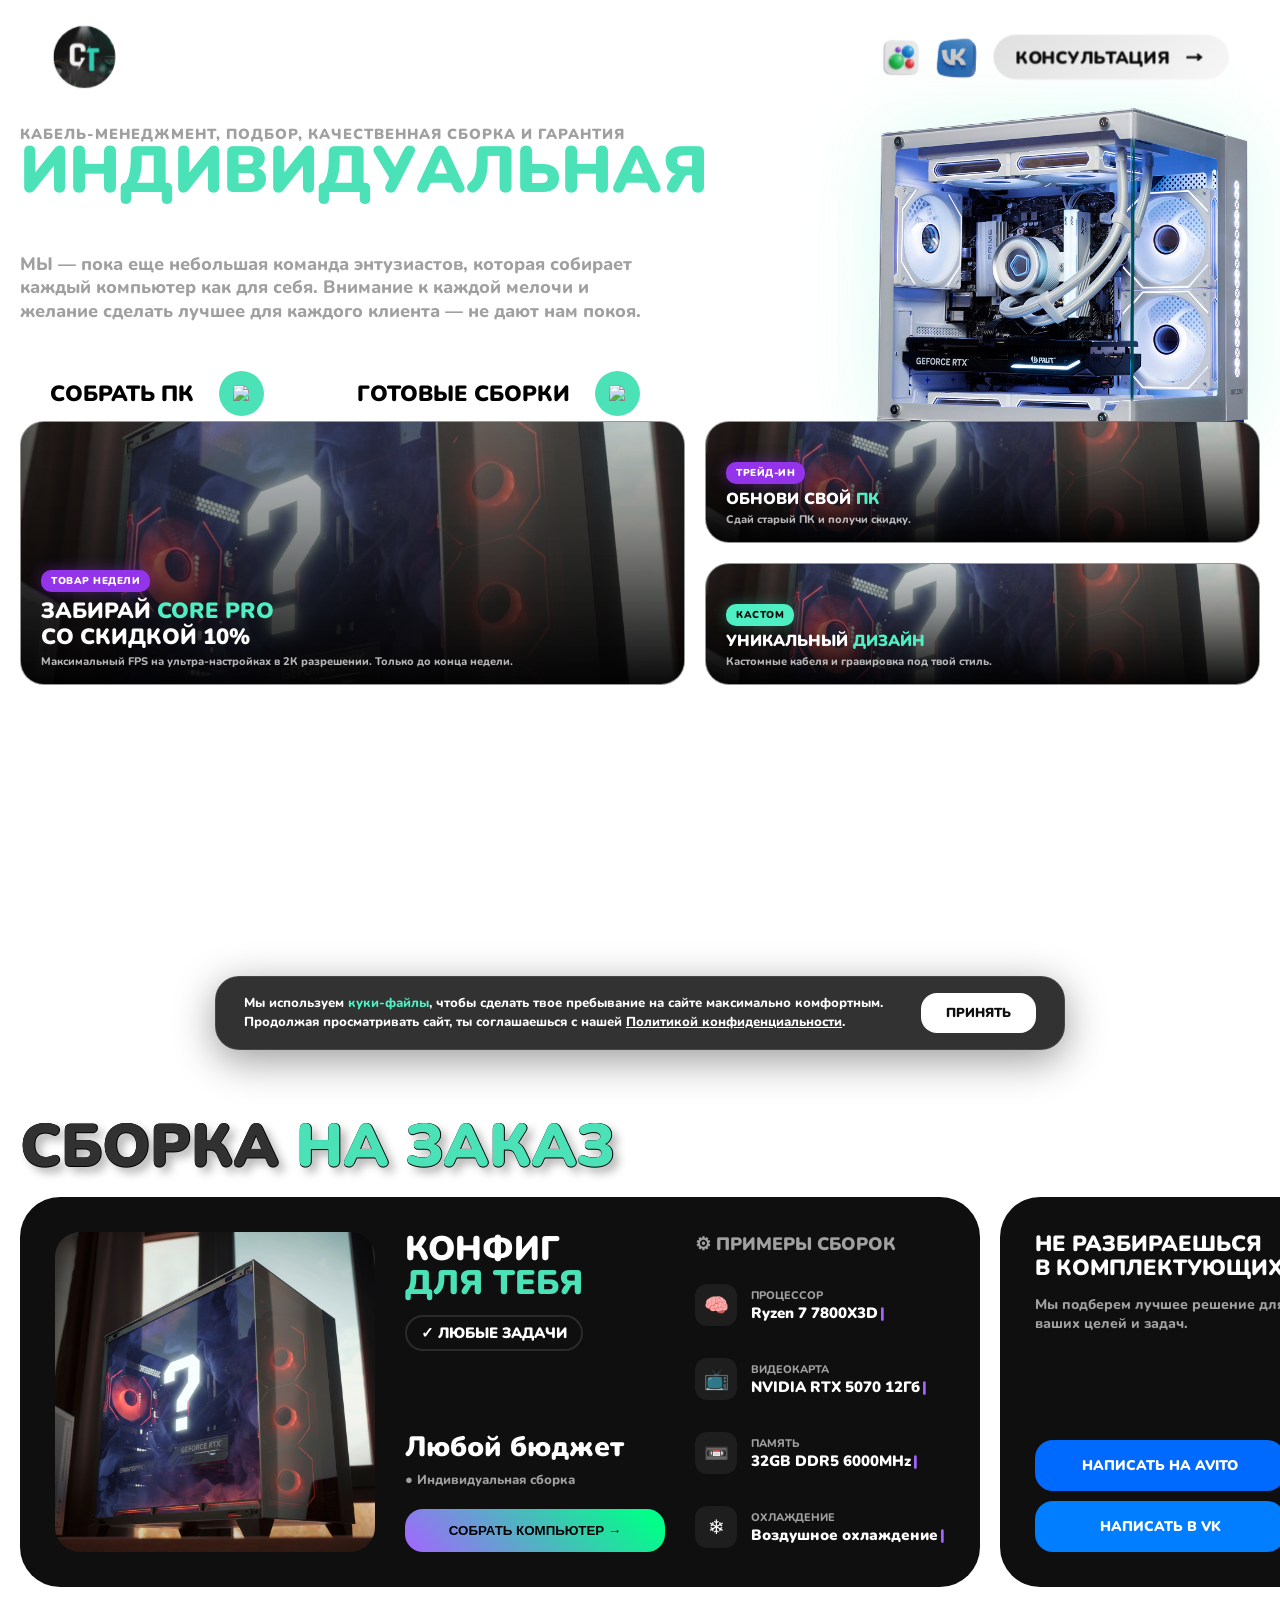
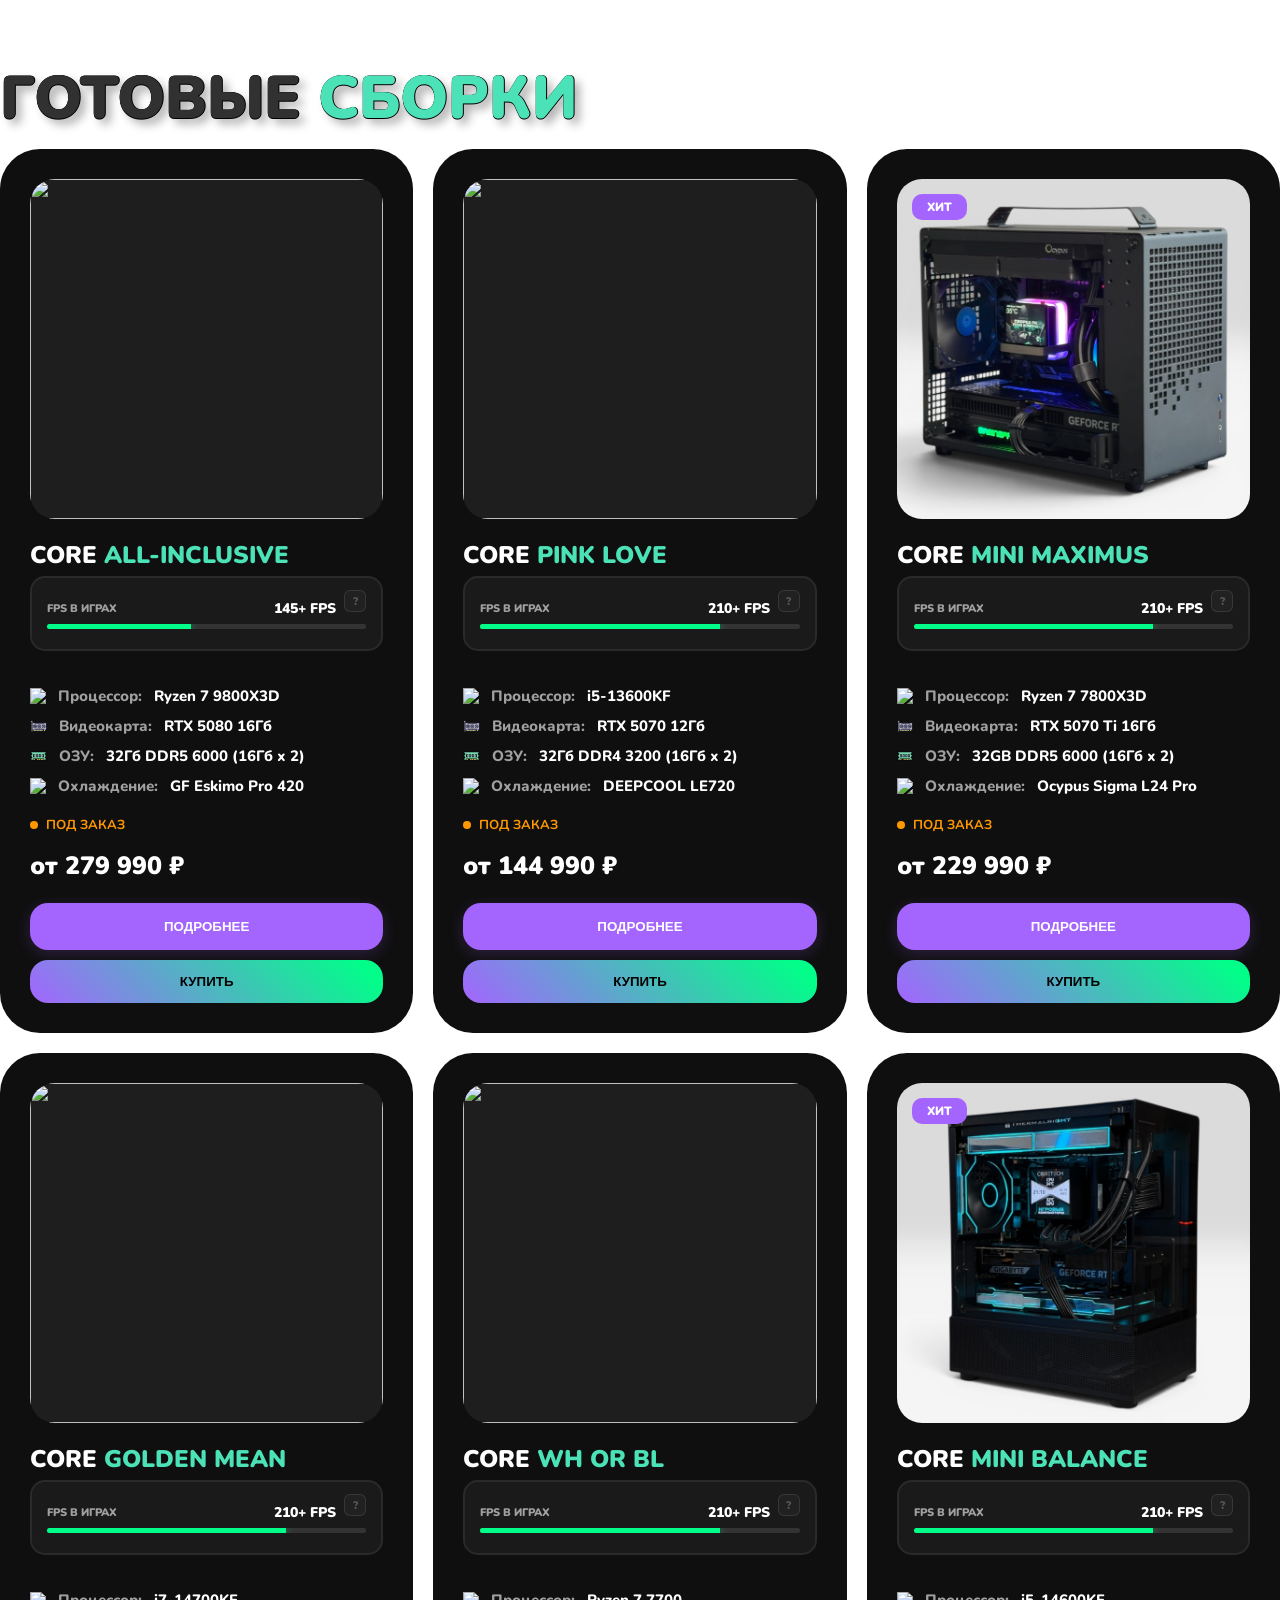
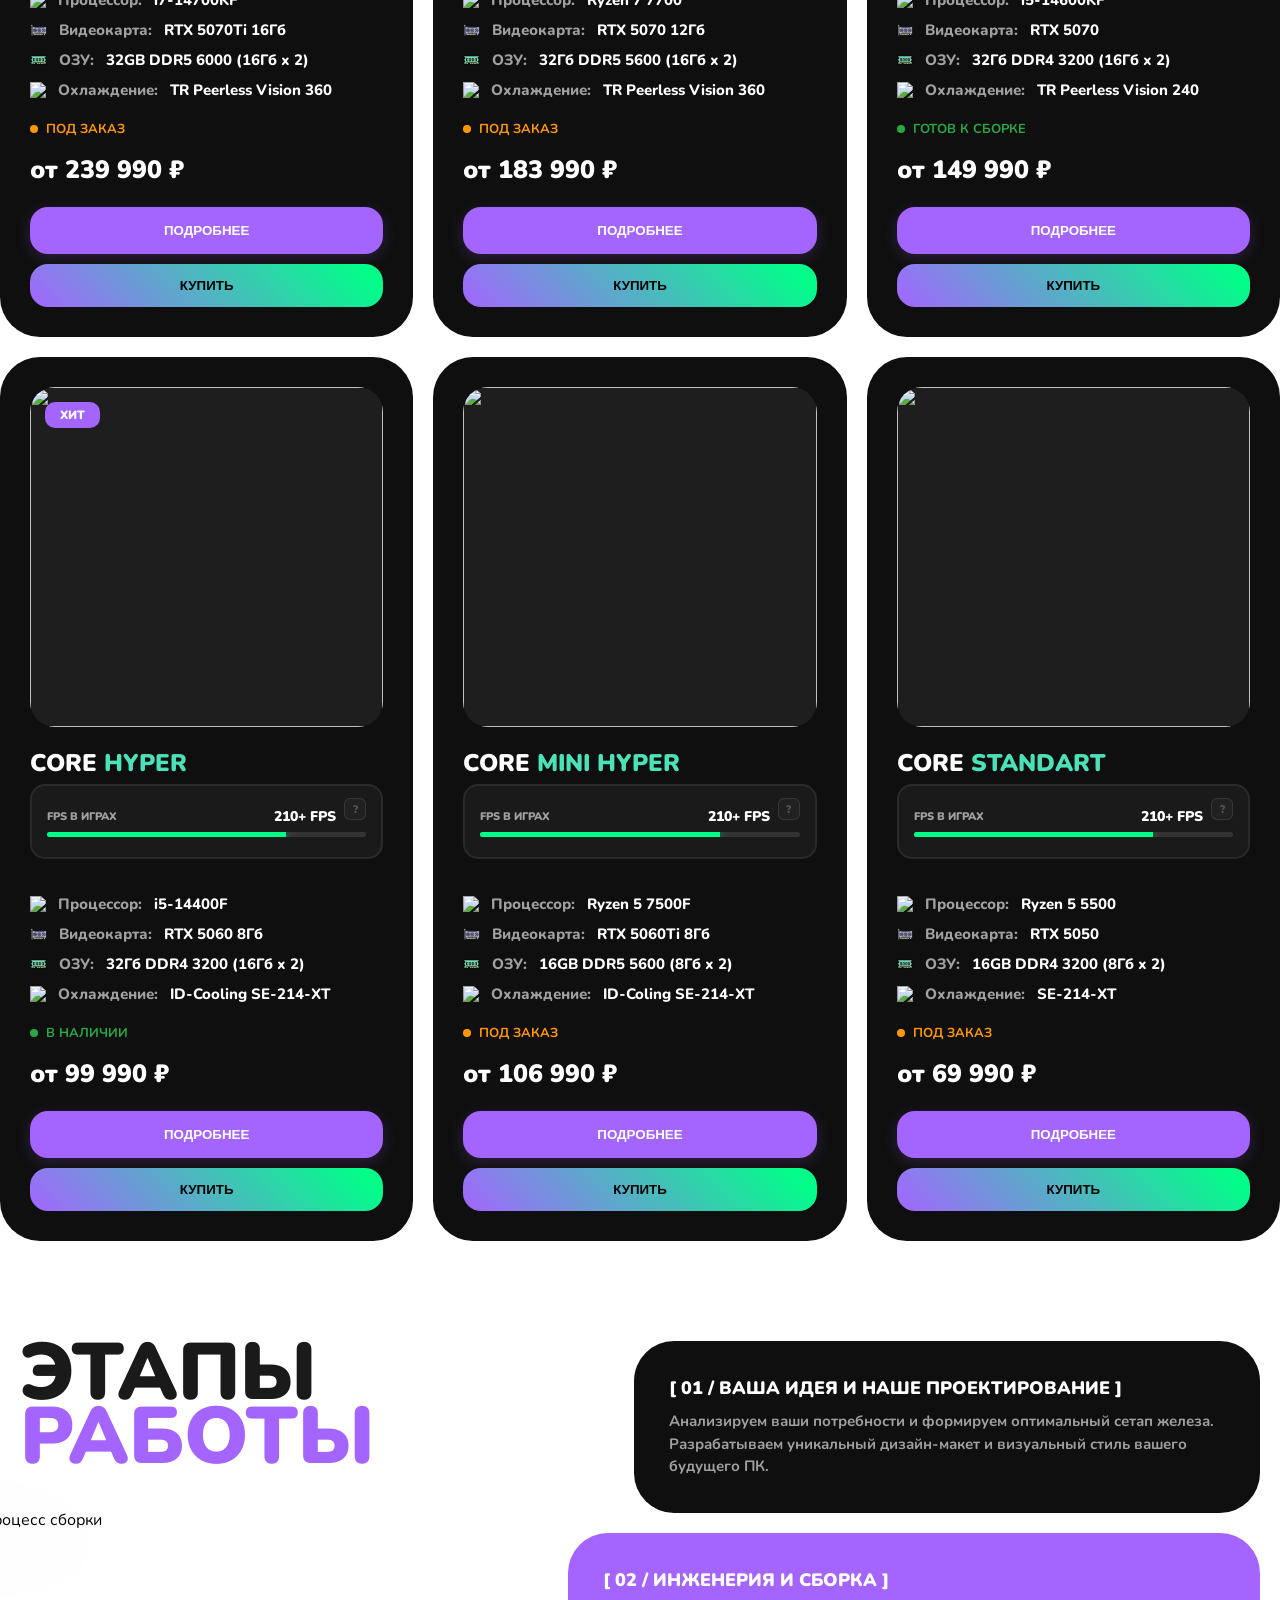
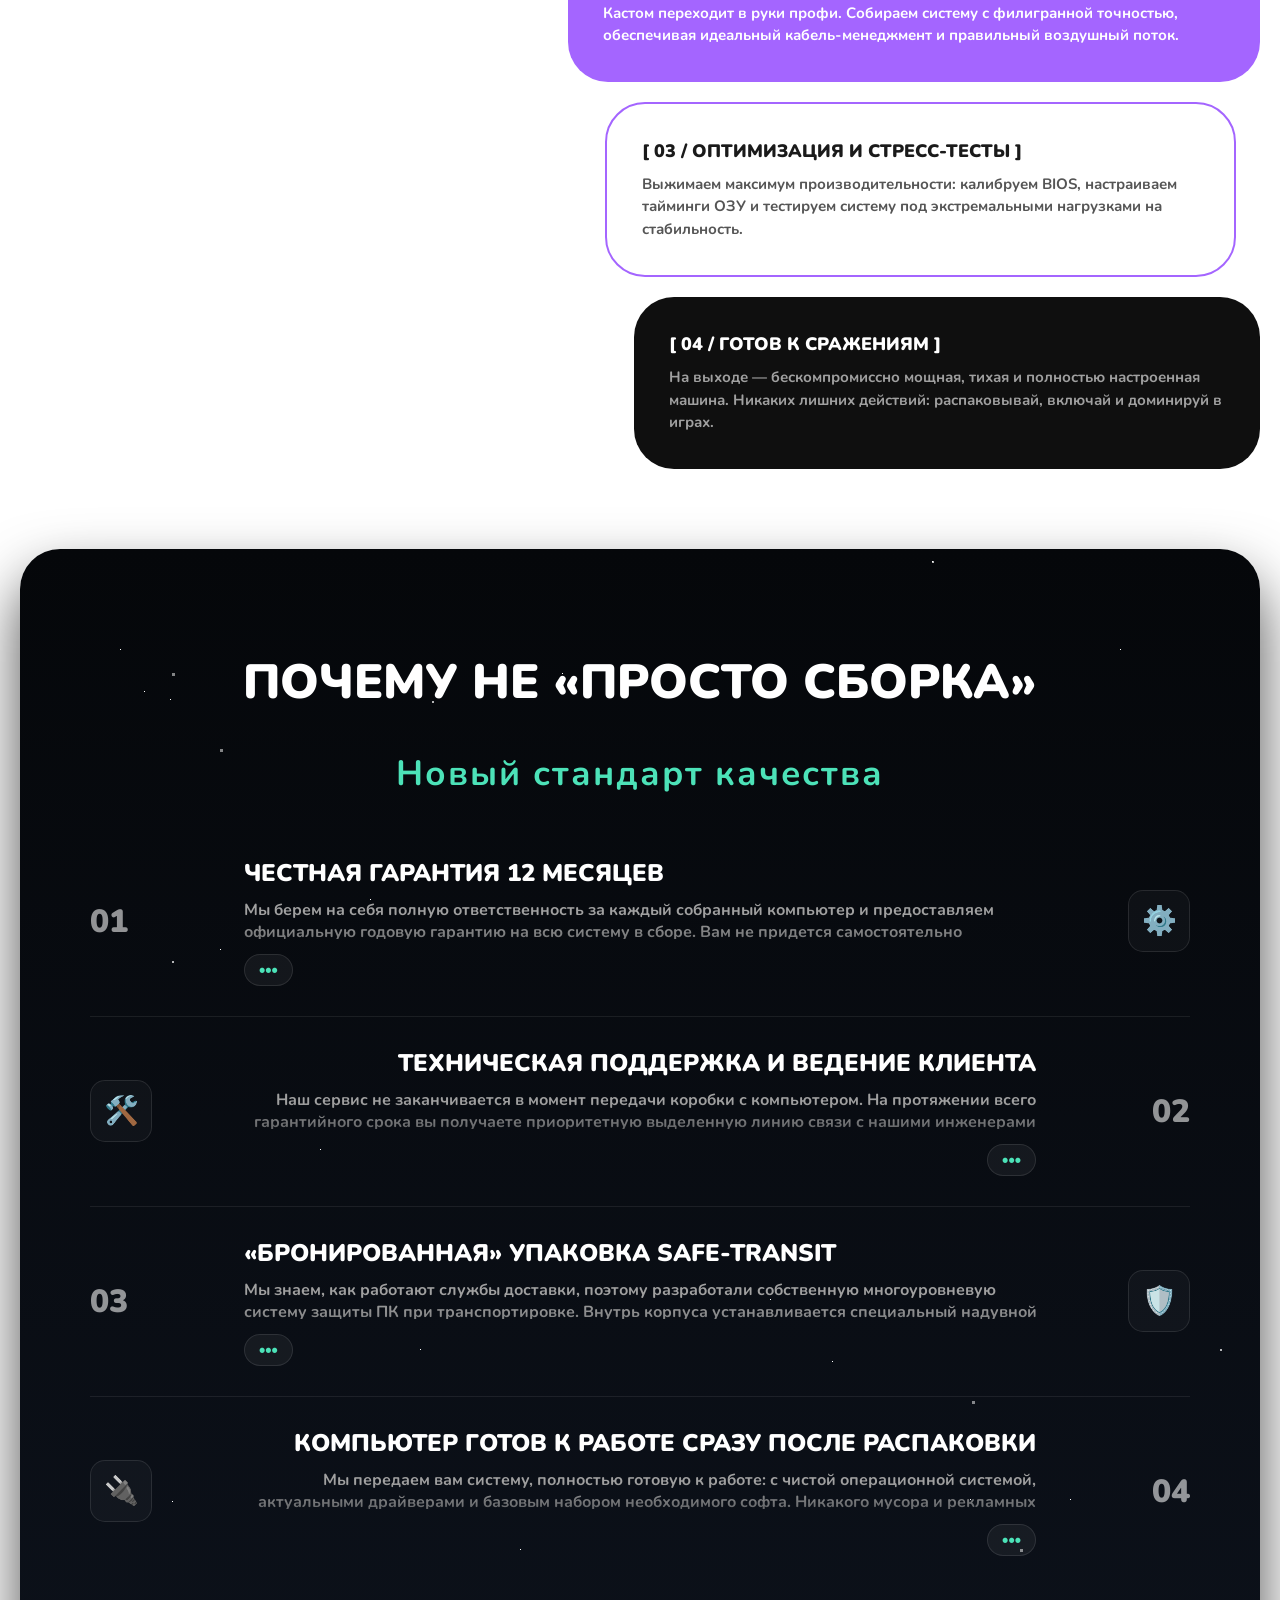
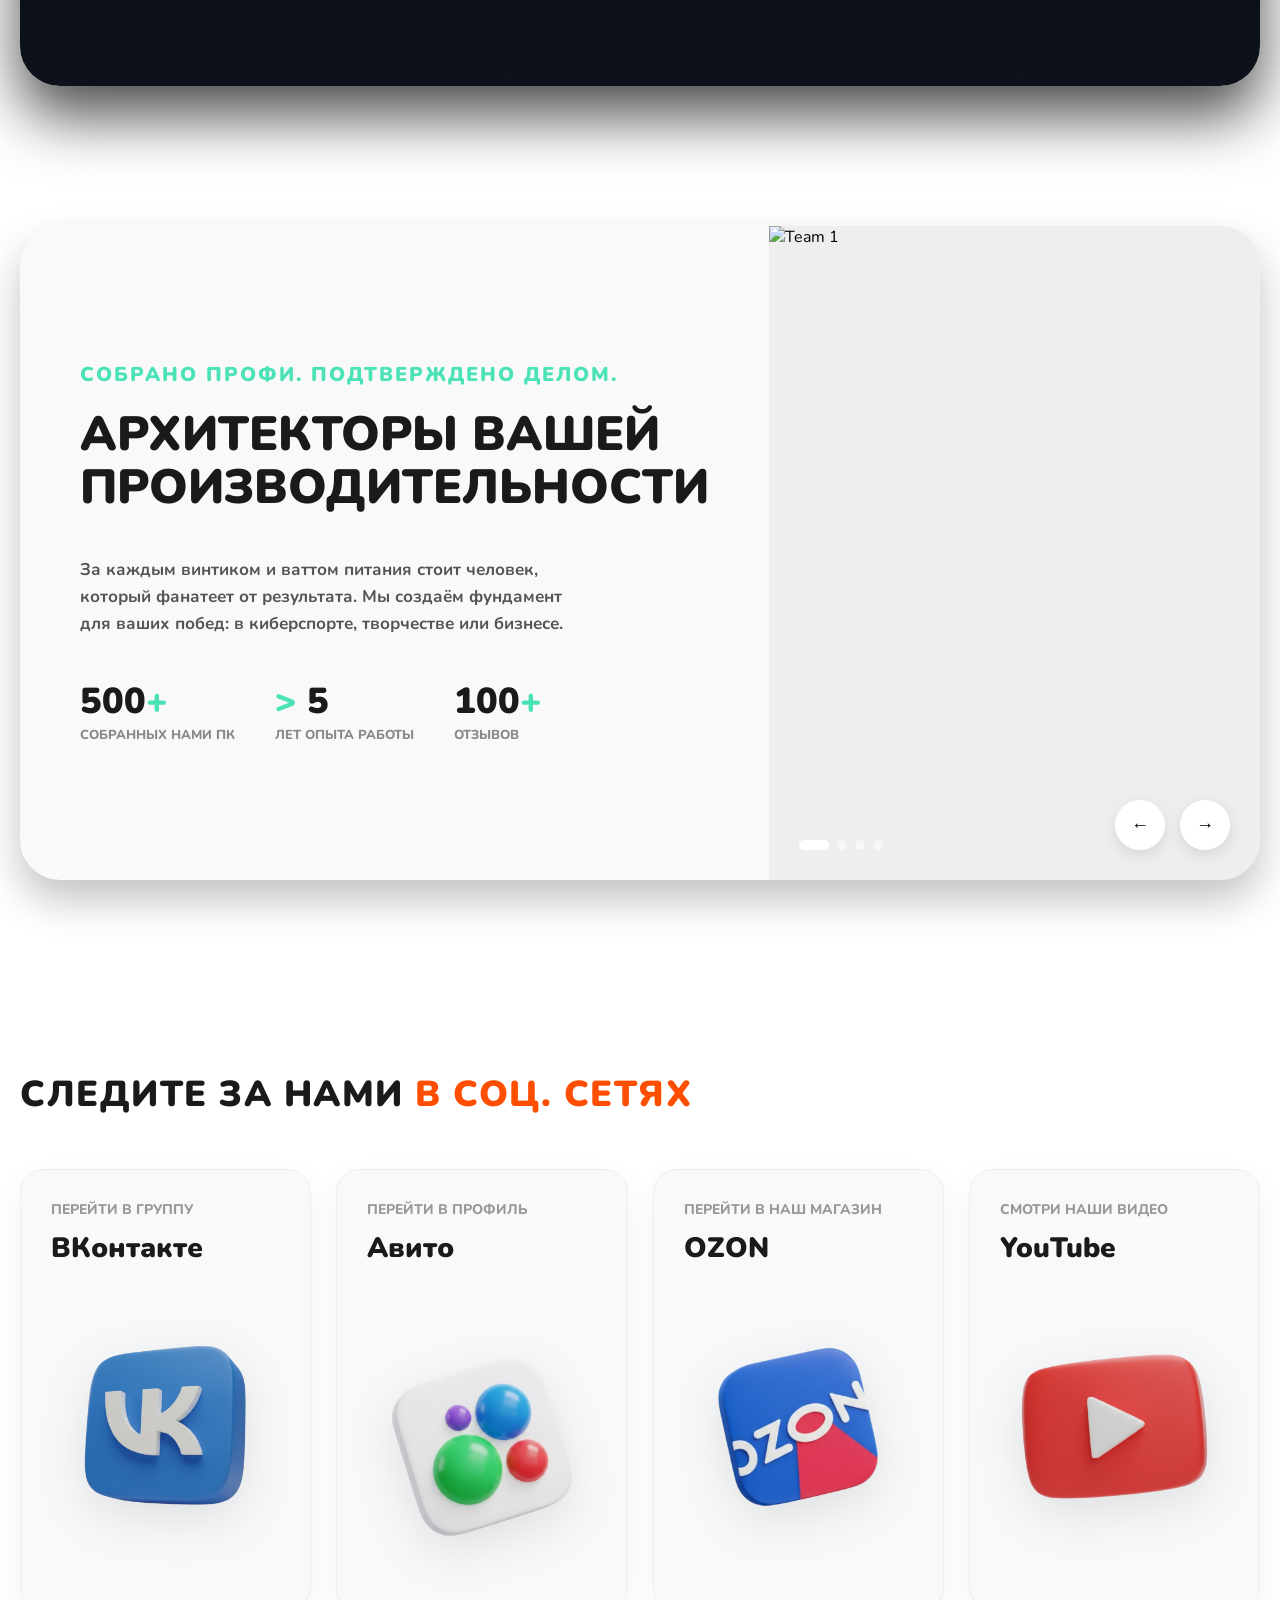
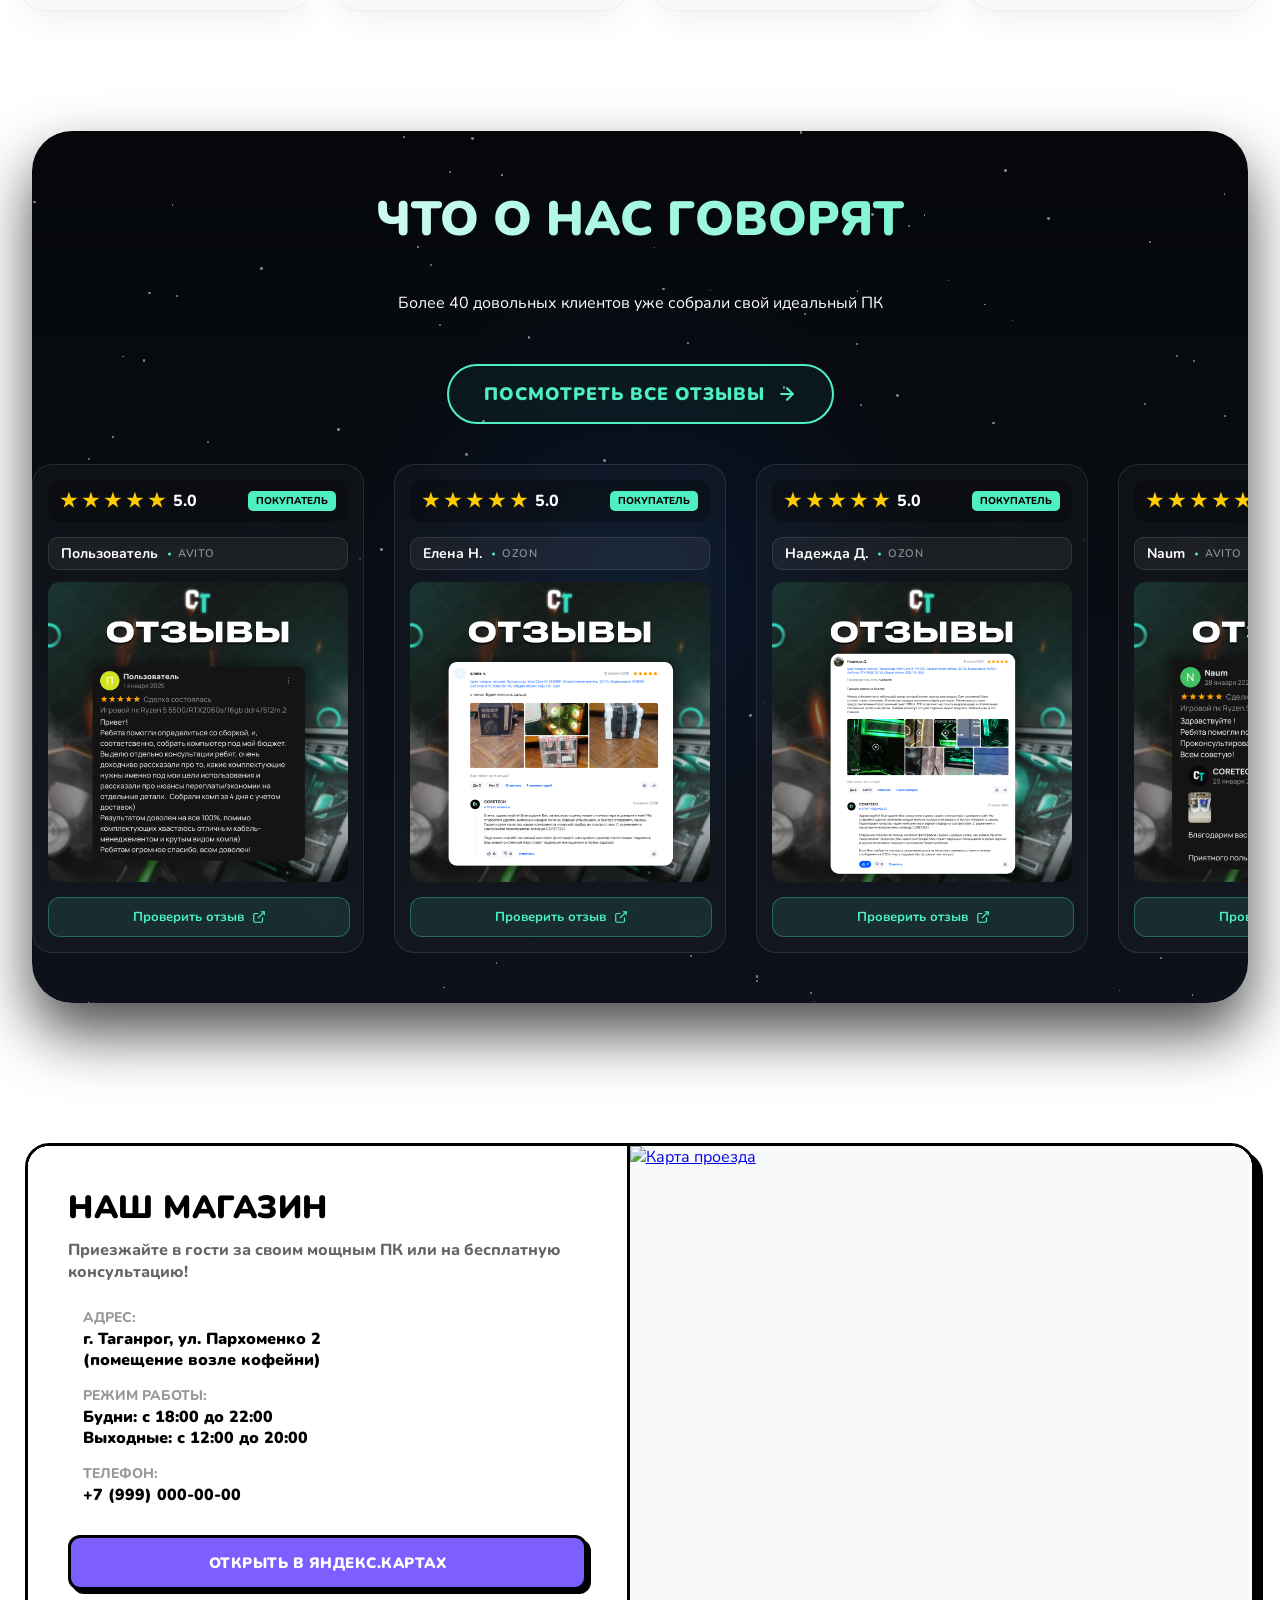
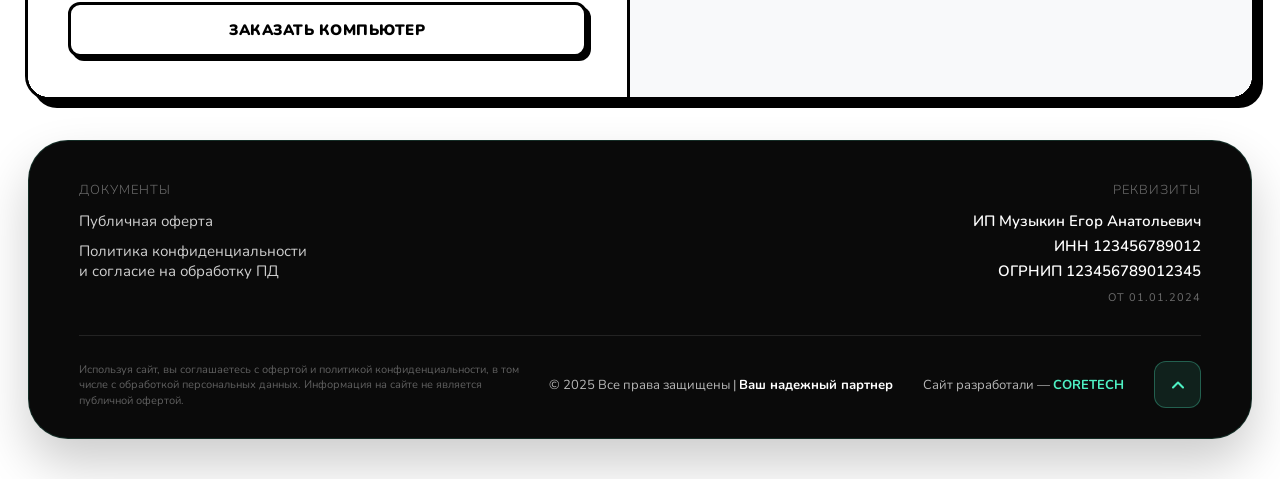
==== commit 2ca4b488: "зАХУЯРИЛ" ====
--- a/CORETECH_SITE/Web/Dev/Anton/index.html
+++ b/CORETECH_SITE/Web/Dev/Anton/index.html
@@ -1,6 +1,12 @@
 <!DOCTYPE html>
 <html lang="ru">
 <head>
+    <!-- Основной favicon -->
+  <link rel="icon" type="image/x-icon" href="/favicon.ico">
+  
+  <!-- Для современных браузеров (PNG) -->
+  <link rel="icon" type="image/png" sizes="32x32" href="/favicon-32x32.png">
+  <link rel="icon" type="image/png" sizes="16x16" href="/favicon-16x16.png">
     <meta charset="UTF-8">
     <meta name="viewport" content="width=device-width, initial-scale=1.0">
     <title>Игровые компьютеры от CORETECH</title>
@@ -5532,16 +5538,24 @@
         }
 
         /* Создаем невидимую подушку снизу, чтобы кнопка не теряла курсор при подъеме */
+        /* По умолчанию, когда модалка скрыта, полностью отключаем клики для этой подушки */
         .core-social-btn::before {
             content: '';
             position: absolute;
             top: 0;
             left: 0;
             width: 100%;
-            height: calc(100% + 6px); /* Расширяем зону клика чуть ниже кнопки */
+            height: calc(100% + 6px);
             border-radius: 10px;
+            z-index: -1;
+            
+            /* ВОТ ЭТО ОТКЛЮЧИТ КЛИКИ НАГЛУХО */
+            pointer-events: none; 
+        }
+
+        /* Включаем кликабельность подушки ТОЛЬКО тогда, когда у модалки есть класс .is-active */
+        .core-modal-overlay.is-active .core-social-btn::before {
             pointer-events: auto;
-            z-index: -1;
         }
 
         /* Стиль для кнопки ВКонтакте */
@@ -5584,44 +5598,51 @@
 
     <script>
         document.addEventListener('DOMContentLoaded', () => {
-            const modal = document.getElementById('js-core-modal');
-            const closeBtn = document.getElementById('js-modal-close');
-            
-            // Добавили .btn-purple в список через запятую
-            const openButtons = document.querySelectorAll('.hero-action-btn, .configurator-action-btn, .mobile-menu-action-btn, .btn-purple, .btn-consult');
-
-            // 1. Открытие модалки при клике на любую из кнопок
-            openButtons.forEach(btn => {
-                btn.addEventListener('click', (e) => {
-                    e.preventDefault(); // Предотвращаем прыжки, если это ссылки #
-                    modal.classList.add('is-active');
-                    document.body.style.overflow = 'hidden'; // Блокируем скролл сайта под окном
-                });
-            });
-
-            // 2. Функция закрытия
-            function closeModal() {
-                modal.classList.remove('is-active');
-                document.body.style.overflow = ''; // Возвращаем скролл сайта
-            }
-
-            // Закрытие по крестику
-            closeBtn.addEventListener('click', closeModal);
-
-            // Закрытие при клике на темную область (оверлей) вокруг окна
-            modal.addEventListener('click', (e) => {
-                if (e.target === modal) {
-                    closeModal();
-                }
-            });
-
-            // Закрытие при нажатии кнопки Escape на клавиатуре
-            document.addEventListener('keydown', (e) => {
-                if (e.key === 'Escape' && modal.classList.contains('is-active')) {
-                    closeModal();
-                }
+    // Находим оверлей по новому классу
+    const modal = document.querySelector('.core-modal-overlay');
+    // Находим кнопку закрытия (крестик)
+    const closeBtn = document.querySelector('.core-modal-close-btn');
+    
+    // Находим ВСЕ кнопки на сайте, которые должны открывать эту модалку
+    const openButtons = document.querySelectorAll('.hero-action-btn, .configurator-action-btn, .mobile-menu-action-btn, .btn-purple, .btn-consult');
+
+    // Проверяем, существует ли модалка на странице, чтобы не ловить ошибки в консоли
+    if (modal) {
+        // 1. Открытие модалки при клике на любую из кнопок
+        openButtons.forEach(btn => {
+            btn.addEventListener('click', (e) => {
+                e.preventDefault(); // Предотвращаем дефолтное поведение ссылок
+                modal.classList.add('is-active'); // Включаем видимость и кликабельность
+                document.body.style.overflow = 'hidden'; // Блокируем скролл сайта под окном
             });
         });
+
+        // 2. Функция закрытия
+        function closeModal() {
+            modal.classList.remove('is-active'); // Возвращаем pointer-events: none и opacity: 0
+            document.body.style.overflow = ''; // Возвращаем скролл сайта
+        }
+
+        // Закрытие по крестику
+        if (closeBtn) {
+            closeBtn.addEventListener('click', closeModal);
+        }
+
+        // Закрытие при клике на темную область (оверлей) вокруг окна
+        modal.addEventListener('click', (e) => {
+            if (e.target === modal) {
+                closeModal();
+            }
+        });
+
+        // Закрытие при нажатии кнопки Escape на клавиатуре
+        document.addEventListener('keydown', (e) => {
+            if (e.key === 'Escape' && modal.classList.contains('is-active')) {
+                closeModal();
+            }
+        });
+    }
+});
     </script>
 
 </body>
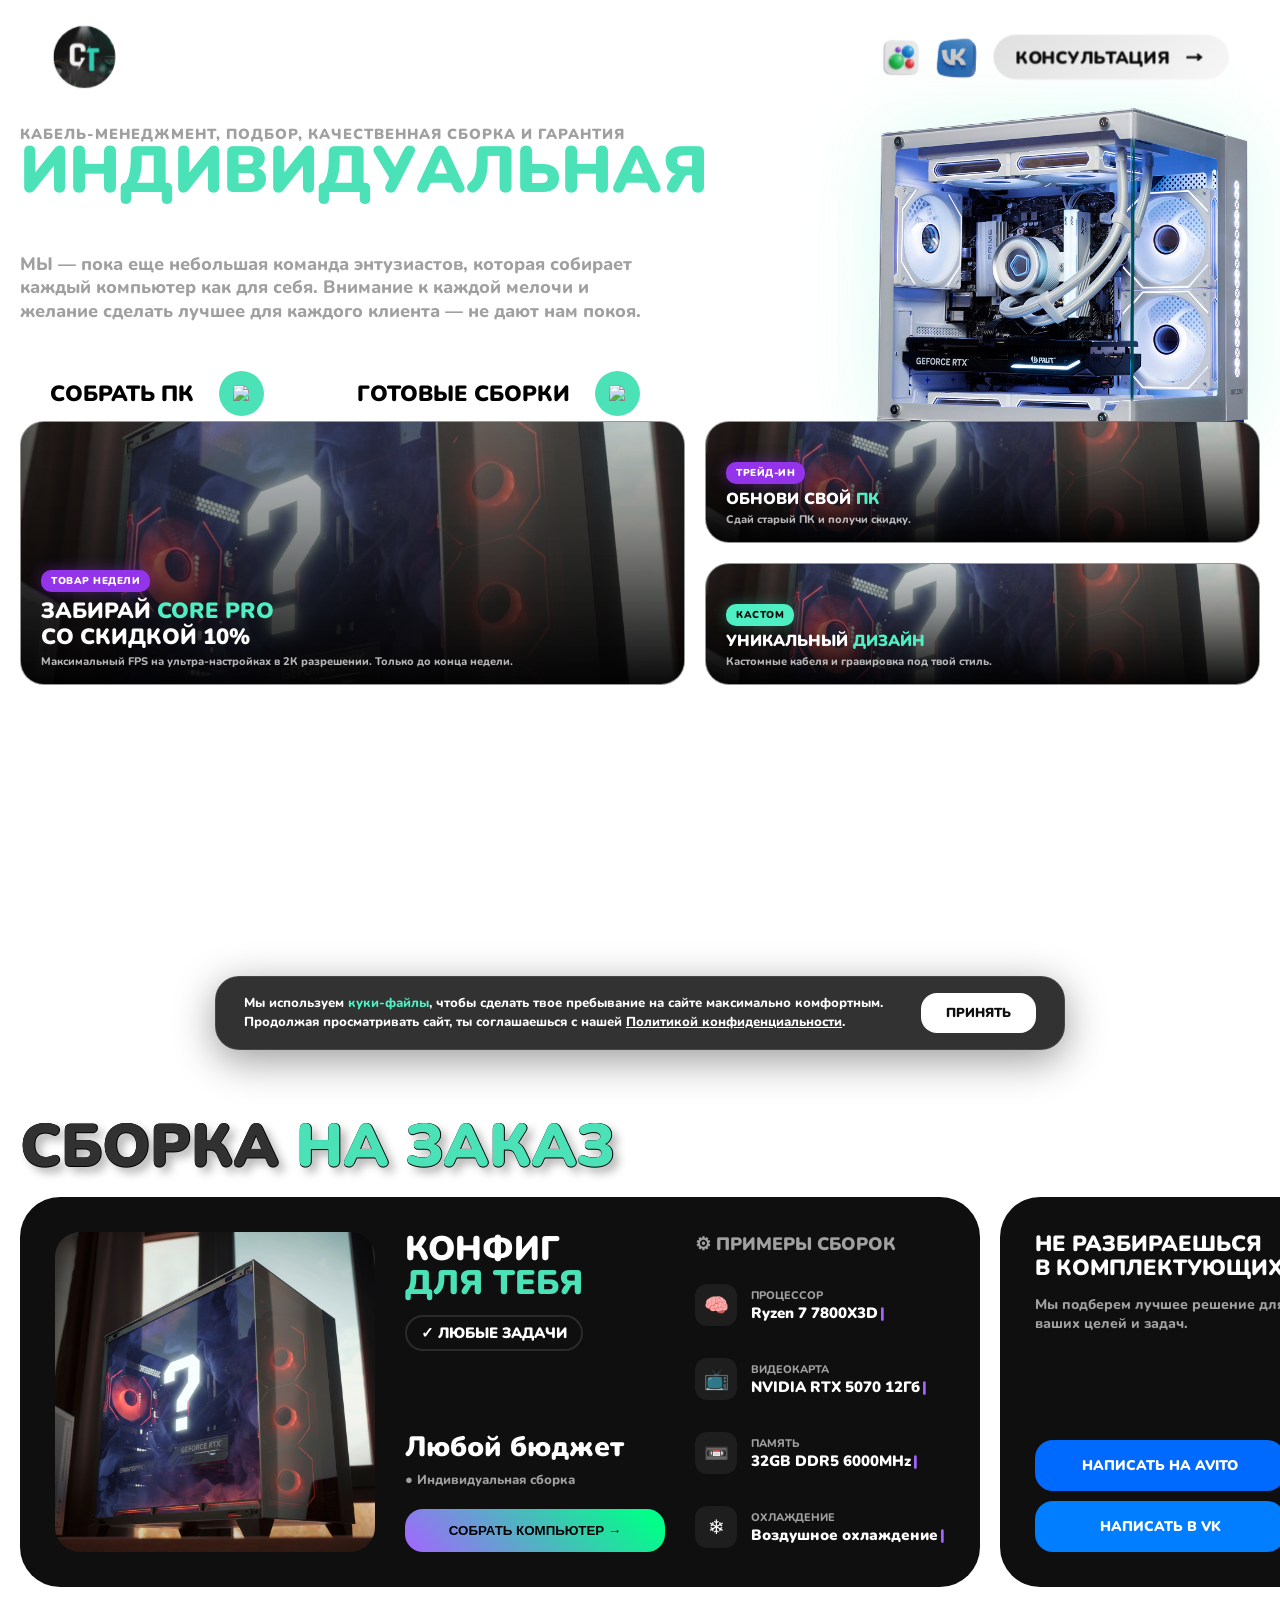
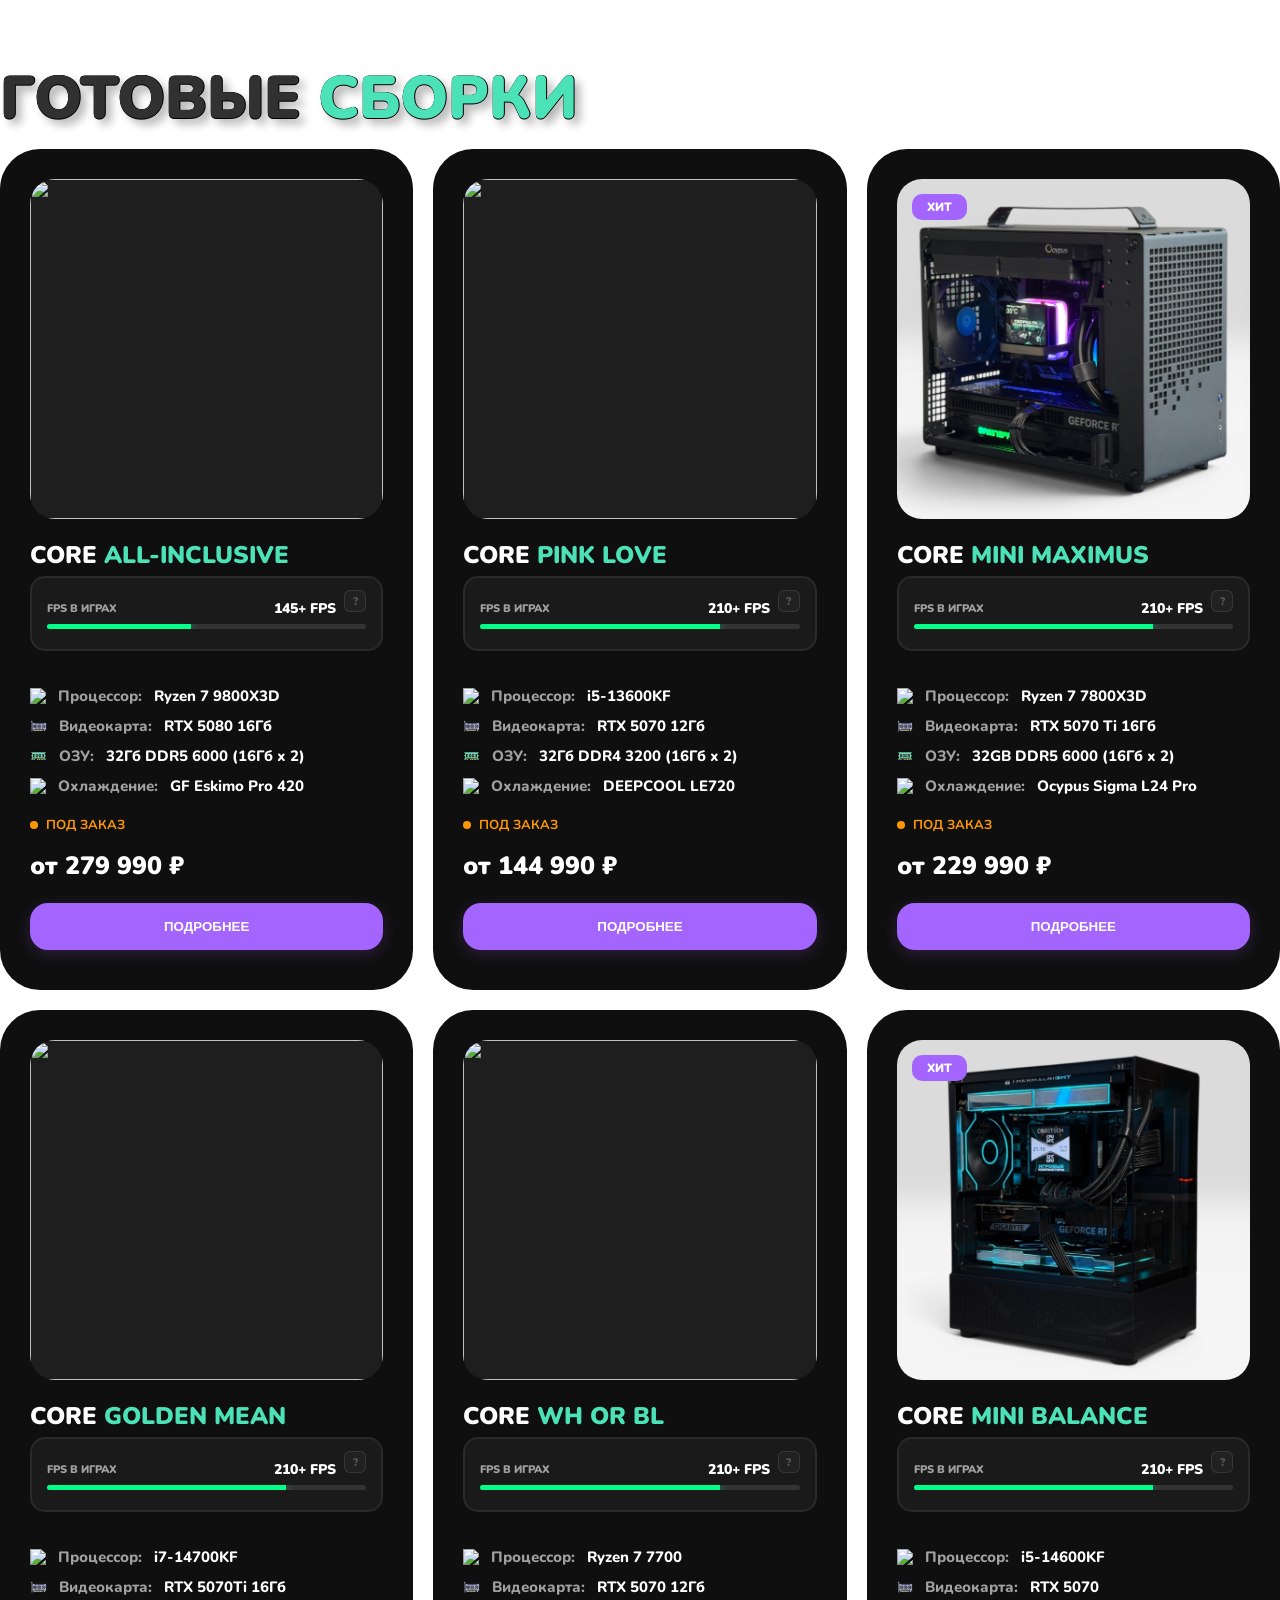
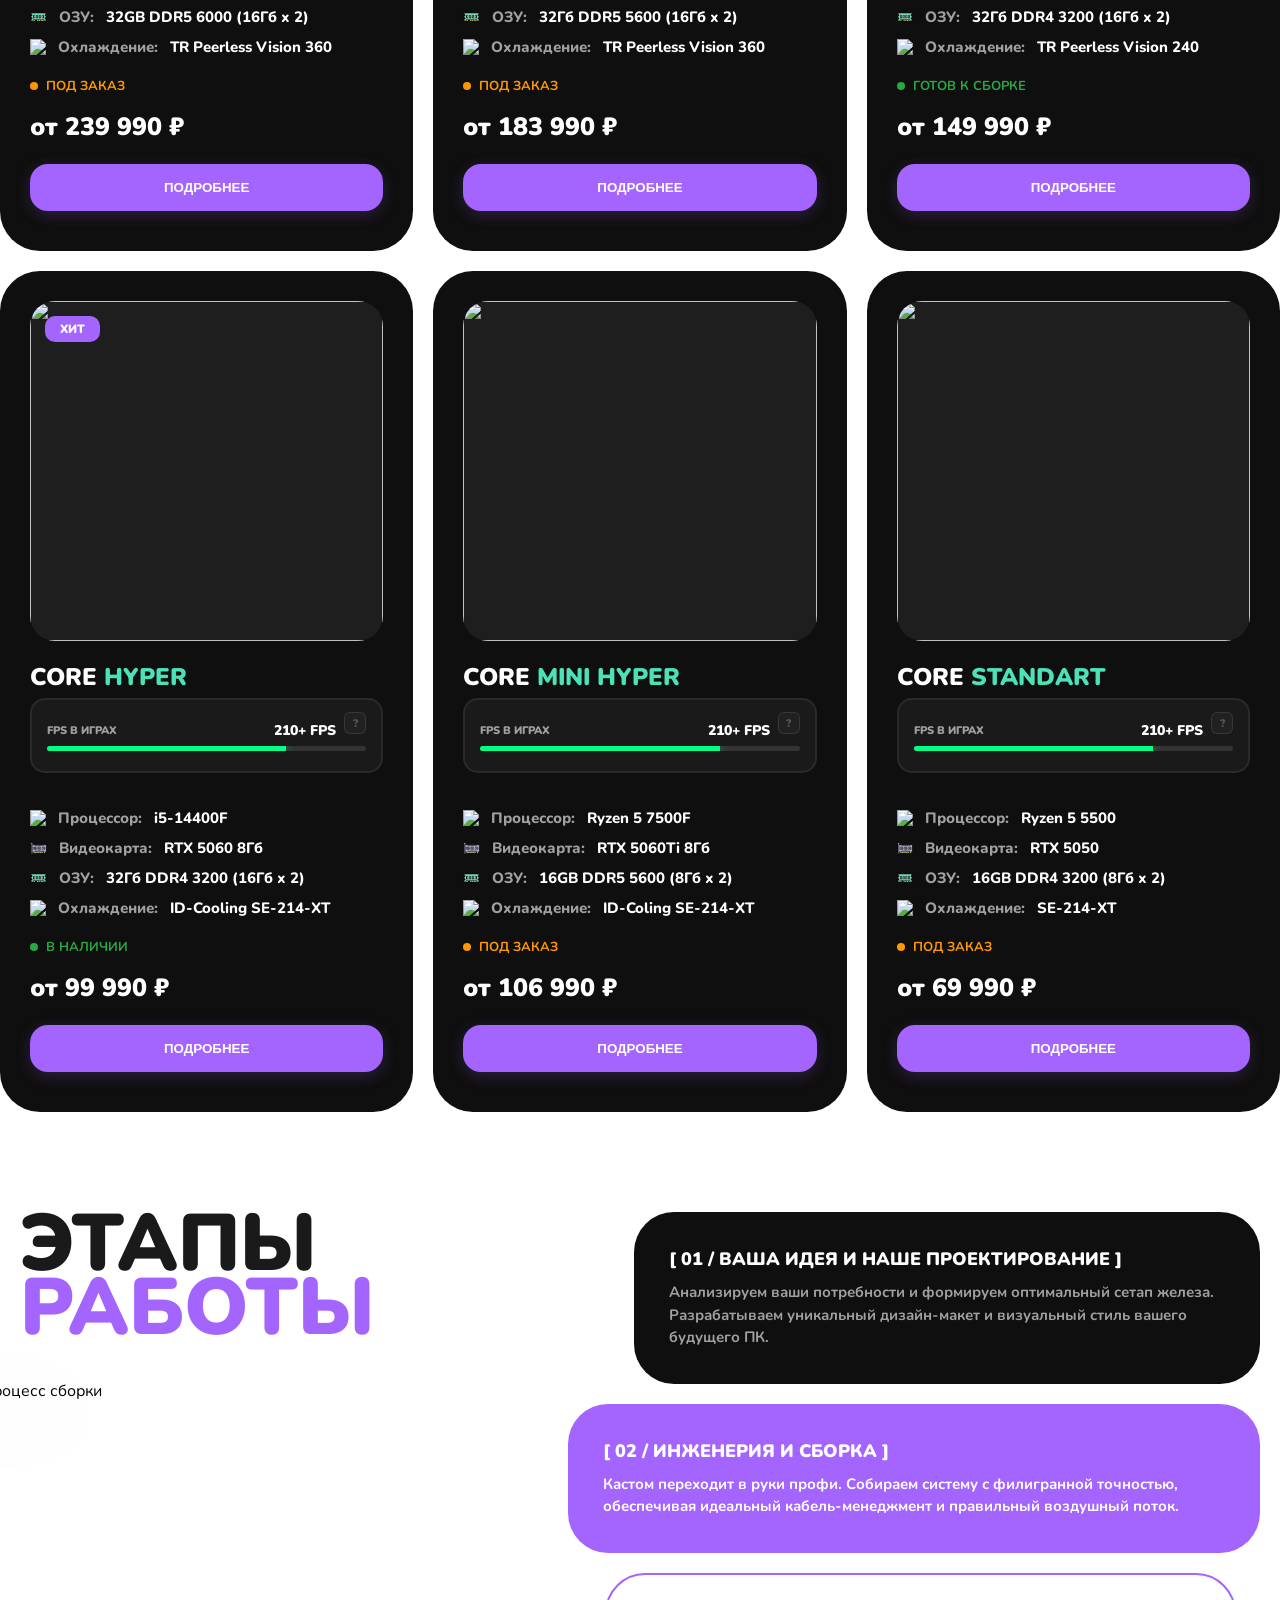
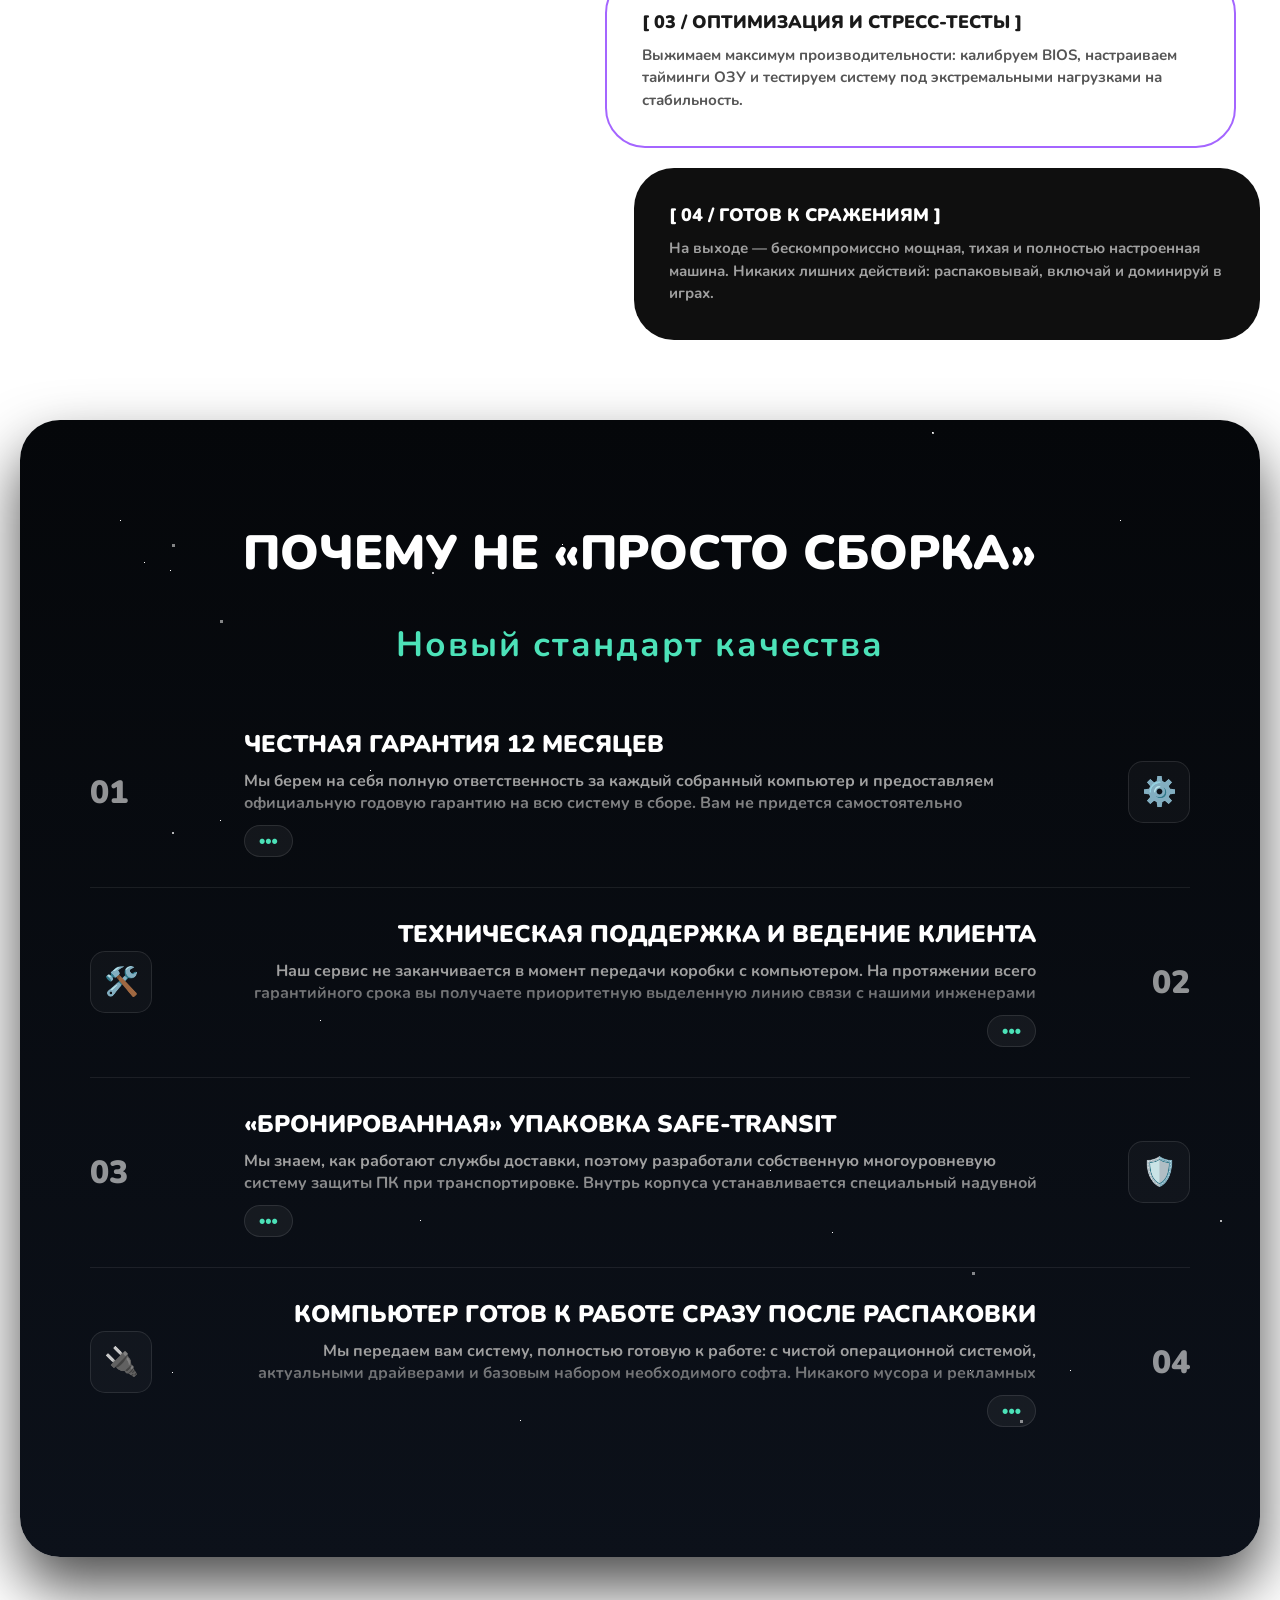
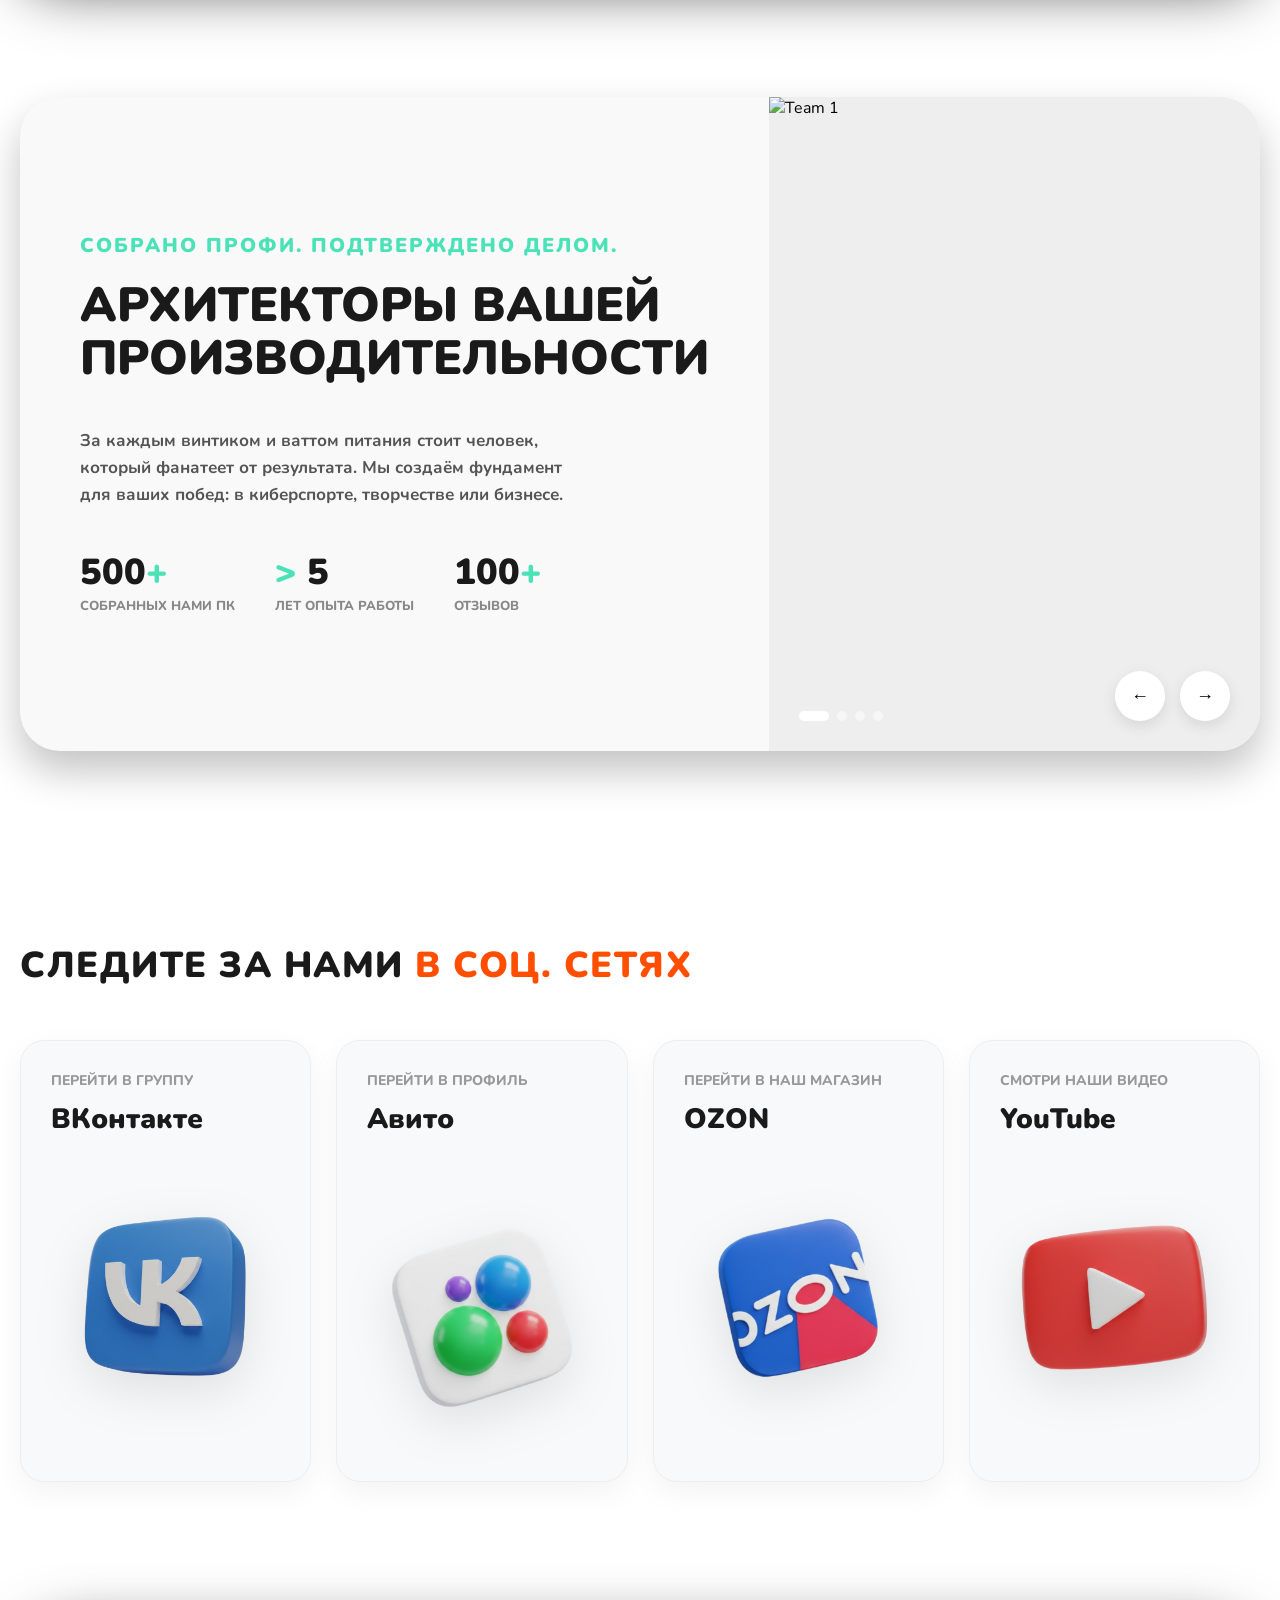
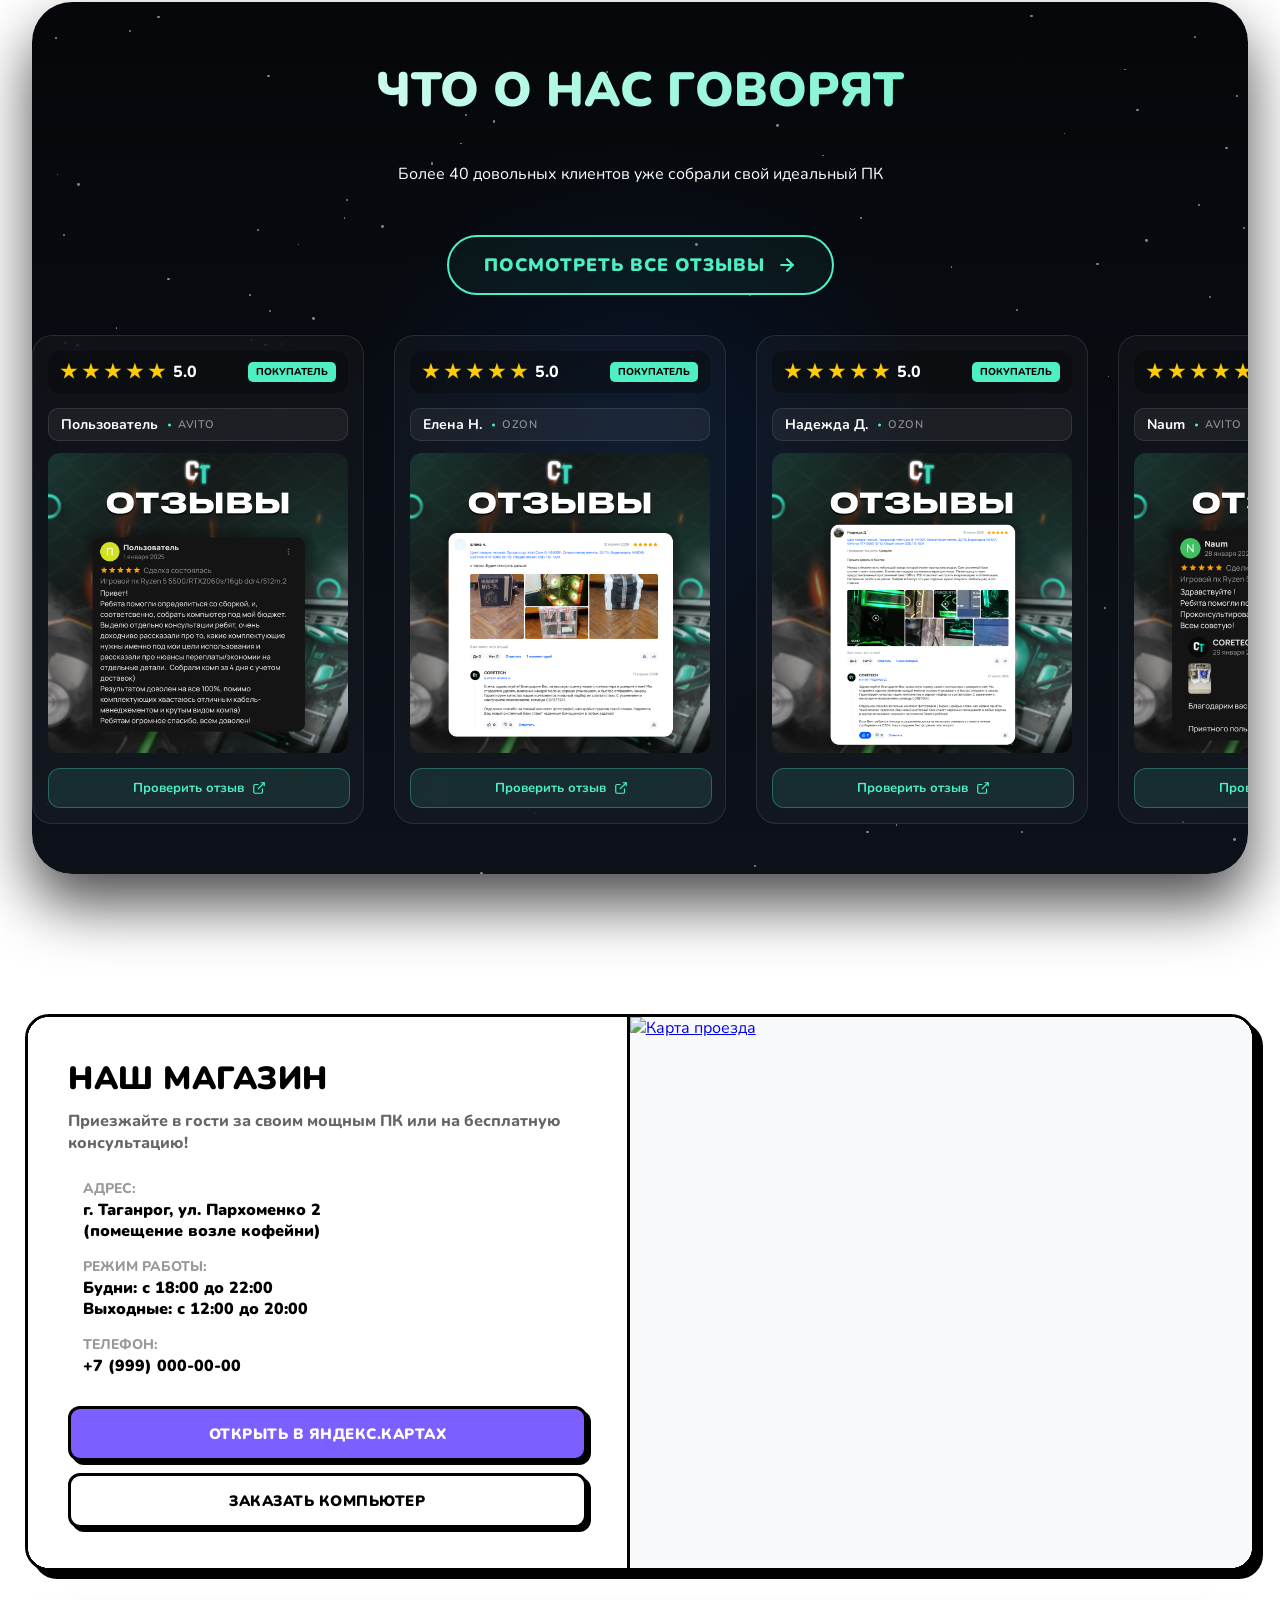
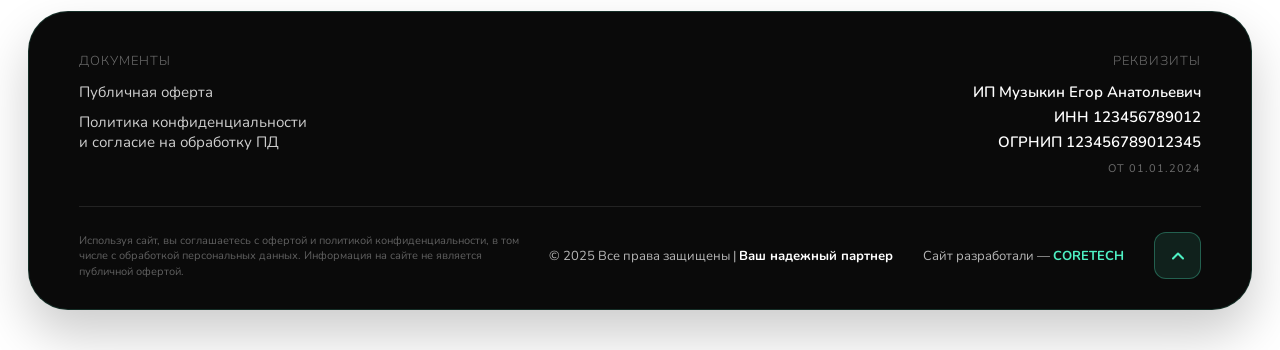
==== commit 11b2c01a: "123" ====
--- a/CORETECH_SITE/Web/Dev/Anton/index.html
+++ b/CORETECH_SITE/Web/Dev/Anton/index.html
@@ -2753,7 +2753,7 @@
             image: "images/catalog/comp8.png",
             fpsNumber: "145+ FPS",
             fpsBarWidth: "45%",
-            fpsModal: { 'CS 2': '320 FPS', 'Dota 2': '240 FPS', 'Atomic Heart': '90 FPS' },
+            fpsModal: { 'COD Black Ops | Ultra 1440p': '145 FPS', 'PUBG | Ultra 1440p': '239 FPS', 'Cyberpunk 2077 | Ultra 1440p': '116 FPS', 'CS2 | Ultra 1440p': '321 FPS' },
             cpu: "Ryzen 7 9800X3D",
             gpu: "RTX 5080 16Гб",
             ram: "32Гб DDR5 6000 (16Гб х 2)",
@@ -2772,7 +2772,7 @@
             image: "images/catalog/comp1.png",
             fpsNumber: "210+ FPS",
             fpsBarWidth: "75%",
-            fpsModal: { 'Cyberpunk': '85 FPS', 'Warzone': '140 FPS' },
+            fpsModal: { 'COD Black Ops | Ultra 1440p': '129 FPS', 'Cyberpunk 2077 | Ultra 1440p': '78 FPS', 'RDR2 | Ultra 1440p': '108 FPS', 'CS2 | Ultra 1440p': '232 FPS' },
             cpu: "i5-13600KF",
             gpu: "RTX 5070 12Гб",
             ram: "32Гб DDR4 3200 (16Гб х 2)",
@@ -2791,7 +2791,7 @@
             image: "images/catalog/comp7.png",
             fpsNumber: "210+ FPS",
             fpsBarWidth: "75%",
-            fpsModal: { 'Cyberpunk': '85 FPS', 'Warzone': '140 FPS' },
+            fpsModal: { 'Cyberpunk 2077 | Ultra 1440p': '102 FPS', 'PUBG | Ultra 1440p': '289 FPS', 'RDR2 | Ultra 1440p': '130 FPS', 'God Of War Ragnarok | Ultra 1440p': '168 FPS' },
             cpu: "Ryzen 7 7800X3D",
             gpu: "RTX 5070 Ti 16Гб",
             ram: "32GB DDR5 6000 (16Гб х 2)",
@@ -2939,6 +2939,7 @@
             const mainName = nameArray[0] || '';
             const subName = nameArray.slice(1).join(' ') || '';
             const titleHtml = subName ? `${mainName} <span>${subName}</span>` : mainName;
+                  //  <button class="g-btn-buy" onclick="gOpenBuy(this)">Купить</button>
 
             const cardStructure = `
                 <div class="product-card">
@@ -2965,7 +2966,6 @@
                     <div class="product-price">${pc.price}</div>
                     
                     <button class="btn-card" onclick="openSpecsModal(this, ${specsDataStr})">Подробнее</button>
-                    <button class="g-btn-buy" onclick="gOpenBuy(this)">Купить</button>
                 </div>
             `;
             
@@ -5212,7 +5212,7 @@
     <!-- ========================================== -->
     <!-- СЕКЦИЯ: МОДАЛЬНОЕ ОКНО ЗАЯВКИ (CORETECH POPUP) -->
     <!-- ========================================== -->
-    <div class="core-modal-overlay" id="js-core-modal">
+    <div class="core-modal-overlay" id="js-core-modal" style="display: none;">
         <div class="core-modal-window">
             <!-- Кнопка закрытия (крестик) -->
             <button class="core-modal-close-btn" id="js-modal-close" aria-label="Закрыть окно">&times;</button>
@@ -5230,8 +5230,7 @@
                 
                 <div class="core-modal-field">
                     <label class="core-modal-label" for="modal-phone">Телефон</label>
-                    <input class="core-modal-input" type="tel" id="modal-phone" name="phone" placeholder="+7 (999) 999-99-99" required>
-                </div>
+                    <input class="core-modal-input" type="tel" id="modal-phone" name="phone" placeholder="+7 (999) 999-99-99" maxlength="18" required>                </div>
                 
                 <div class="core-modal-field">
                     <label class="core-modal-label" for="modal-comment">Комментарий (необязательно)</label>
@@ -5597,52 +5596,130 @@
     </style>
 
     <script>
-        document.addEventListener('DOMContentLoaded', () => {
-    // Находим оверлей по новому классу
-    const modal = document.querySelector('.core-modal-overlay');
-    // Находим кнопку закрытия (крестик)
-    const closeBtn = document.querySelector('.core-modal-close-btn');
-    
-    // Находим ВСЕ кнопки на сайте, которые должны открывать эту модалку
-    const openButtons = document.querySelectorAll('.hero-action-btn, .configurator-action-btn, .mobile-menu-action-btn, .btn-purple, .btn-consult');
-
-    // Проверяем, существует ли модалка на странице, чтобы не ловить ошибки в консоли
-    if (modal) {
-        // 1. Открытие модалки при клике на любую из кнопок
-        openButtons.forEach(btn => {
-            btn.addEventListener('click', (e) => {
-                e.preventDefault(); // Предотвращаем дефолтное поведение ссылок
-                modal.classList.add('is-active'); // Включаем видимость и кликабельность
-                document.body.style.overflow = 'hidden'; // Блокируем скролл сайта под окном
+    document.addEventListener('DOMContentLoaded', () => {
+
+const phoneInput = document.getElementById('modal-phone');
+
+if (phoneInput) {
+    // При фокусе на поле, если оно пустое, сразу ставим "+7 ("
+    phoneInput.addEventListener('focus', () => {
+        if (!phoneInput.value) {
+            phoneInput.value = '+7 (';
+        }
+    });
+
+    // Если пользователь кликнул в середину пустого поля, принудительно двигаем курсор в конец
+    phoneInput.addEventListener('click', () => {
+        if (phoneInput.value === '+7 (') {
+            phoneInput.setSelectionRange(4, 4);
+        }
+    });
+
+    phoneInput.addEventListener('input', (e) => {
+        let input = phoneInput.value;
+        
+        // Очищаем всё, кроме цифр. Но сохраняем информацию, если первая цифра была 7 или 8
+        let matrix = '+7 (___) ___-__-__';
+        let i = 0;
+        let def = matrix.replace(/\D/g, '');
+        let val = input.replace(/\D/g, '');
+
+        // Если пользователь пытается стереть +7 или пишет 8 вместо 7
+        if (def.length >= val.length) {
+            val = def;
+        }
+
+        // Проверяем, если первая цифра ввода была 8 (часто начинают с 8) или 9 (сразу код оператора)
+        if (input.replace(/\D/g, '')[0] === '8' && val.length === 2 && e.inputType !== 'deleteContentBackward') {
+            val = '7';
+        }
+
+        // Форматируем по матрице
+        phoneInput.value = matrix.replace(/./g, function(a) {
+            return /[_\d]/.test(a) && i < val.length ? val.charAt(i++) : i >= val.length ? '' : a;
+        });
+
+        // Жестко не даем удалить "+7 ("
+        if (phoneInput.value.length < 4) {
+            phoneInput.value = '+7 (';
+        }
+    });
+
+    // Обрабатываем клавишу Backspace, чтобы удаление символов работало адекватно и не залипало на скобках
+    phoneInput.addEventListener('keydown', (e) => {
+        if (e.key === 'Backspace' && phoneInput.value.length <= 4) {
+            e.preventDefault(); // Запрещаем удалять "+7 ("
+        }
+    });
+
+    // Если пользователь ушел из поля, и там осталось только "+7 (", очищаем поле полностью
+    phoneInput.addEventListener('blur', () => {
+        if (phoneInput.value === '+7 (') {
+            phoneInput.value = '';
+        }
+    });
+}
+
+
+        const modal = document.getElementById('js-core-modal');
+        const closeBtn = document.getElementById('js-modal-close');
+        
+        // Кнопки, которые открывают модалку
+        const openButtons = document.querySelectorAll('.hero-action-btn, .configurator-action-btn, .mobile-menu-action-btn, .btn-purple, .btn-consult');
+
+        if (modal) {
+            // 1. Открытие модалки при клике
+            openButtons.forEach(btn => {
+                btn.addEventListener('click', (e) => {
+                    e.preventDefault(); 
+                    
+                    // ВОТ ЭТА СТРОКА ОЖИВЛЯЕТ ЕЁ В HTML (убирает display: none)
+                    modal.style.display = 'flex'; 
+                    
+                    // Микро-таймаут, чтобы браузер успел понять, что display изменился, 
+                    // и запустил красивую плавную CSS-анимацию через .is-active
+                    setTimeout(() => {
+                        modal.classList.add('is-active');
+                    }, 10);
+                    
+                    document.body.style.overflow = 'hidden'; // Блокируем скролл сайта
+                });
             });
-        });
-
-        // 2. Функция закрытия
-        function closeModal() {
-            modal.classList.remove('is-active'); // Возвращаем pointer-events: none и opacity: 0
-            document.body.style.overflow = ''; // Возвращаем скролл сайта
-        }
-
-        // Закрытие по крестику
-        if (closeBtn) {
-            closeBtn.addEventListener('click', closeModal);
-        }
-
-        // Закрытие при клике на темную область (оверлей) вокруг окна
-        modal.addEventListener('click', (e) => {
-            if (e.target === modal) {
-                closeModal();
-            }
-        });
-
-        // Закрытие при нажатии кнопки Escape на клавиатуре
-        document.addEventListener('keydown', (e) => {
-            if (e.key === 'Escape' && modal.classList.contains('is-active')) {
-                closeModal();
-            }
-        });
-    }
-});
+
+            // 2. Функция закрытия
+            function closeModal() {
+                modal.classList.remove('is-active');
+                document.body.style.overflow = ''; // Возвращаем скролл сайта
+                
+                // Ждем 300мс (пока идет плавная CSS анимация opacity), 
+                // и только потом полностью гасим ее в display: none, чтобы ничего не прыгало
+                setTimeout(() => {
+                    if (!modal.classList.contains('is-active')) {
+                        modal.style.display = 'none';
+                    }
+                }, 300); 
+            }
+
+            // Закрытие по крестику
+            if (closeBtn) {
+                closeBtn.addEventListener('click', closeModal);
+            }
+
+            // Закрытие при клике на темную область вокруг окна
+            modal.addEventListener('click', (e) => {
+                if (e.target === modal) {
+                    closeModal();
+                }
+            });
+
+            // Закрытие при нажатии кнопки Escape
+            document.addEventListener('keydown', (e) => {
+                if (e.key === 'Escape' && modal.classList.contains('is-active')) {
+                    closeModal();
+                }
+            });
+        }
+    });
     </script>
 
 </body>
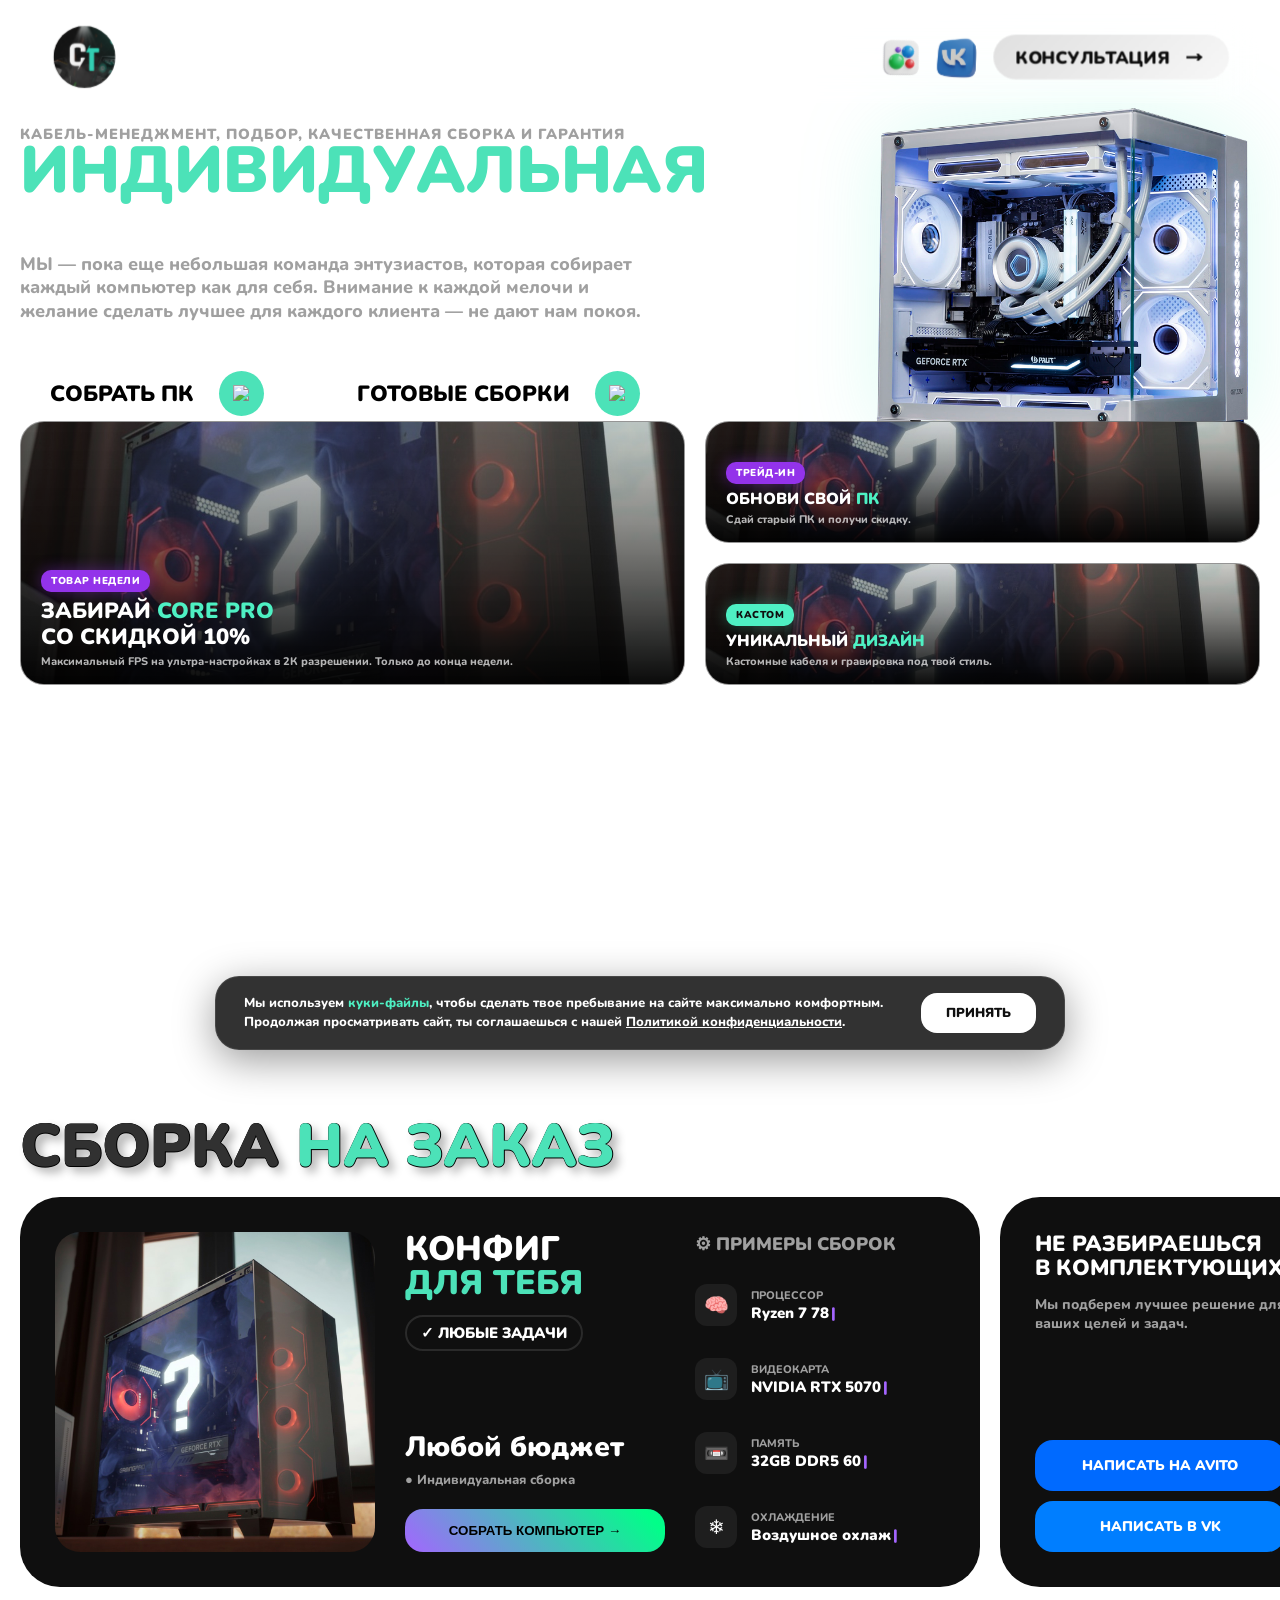
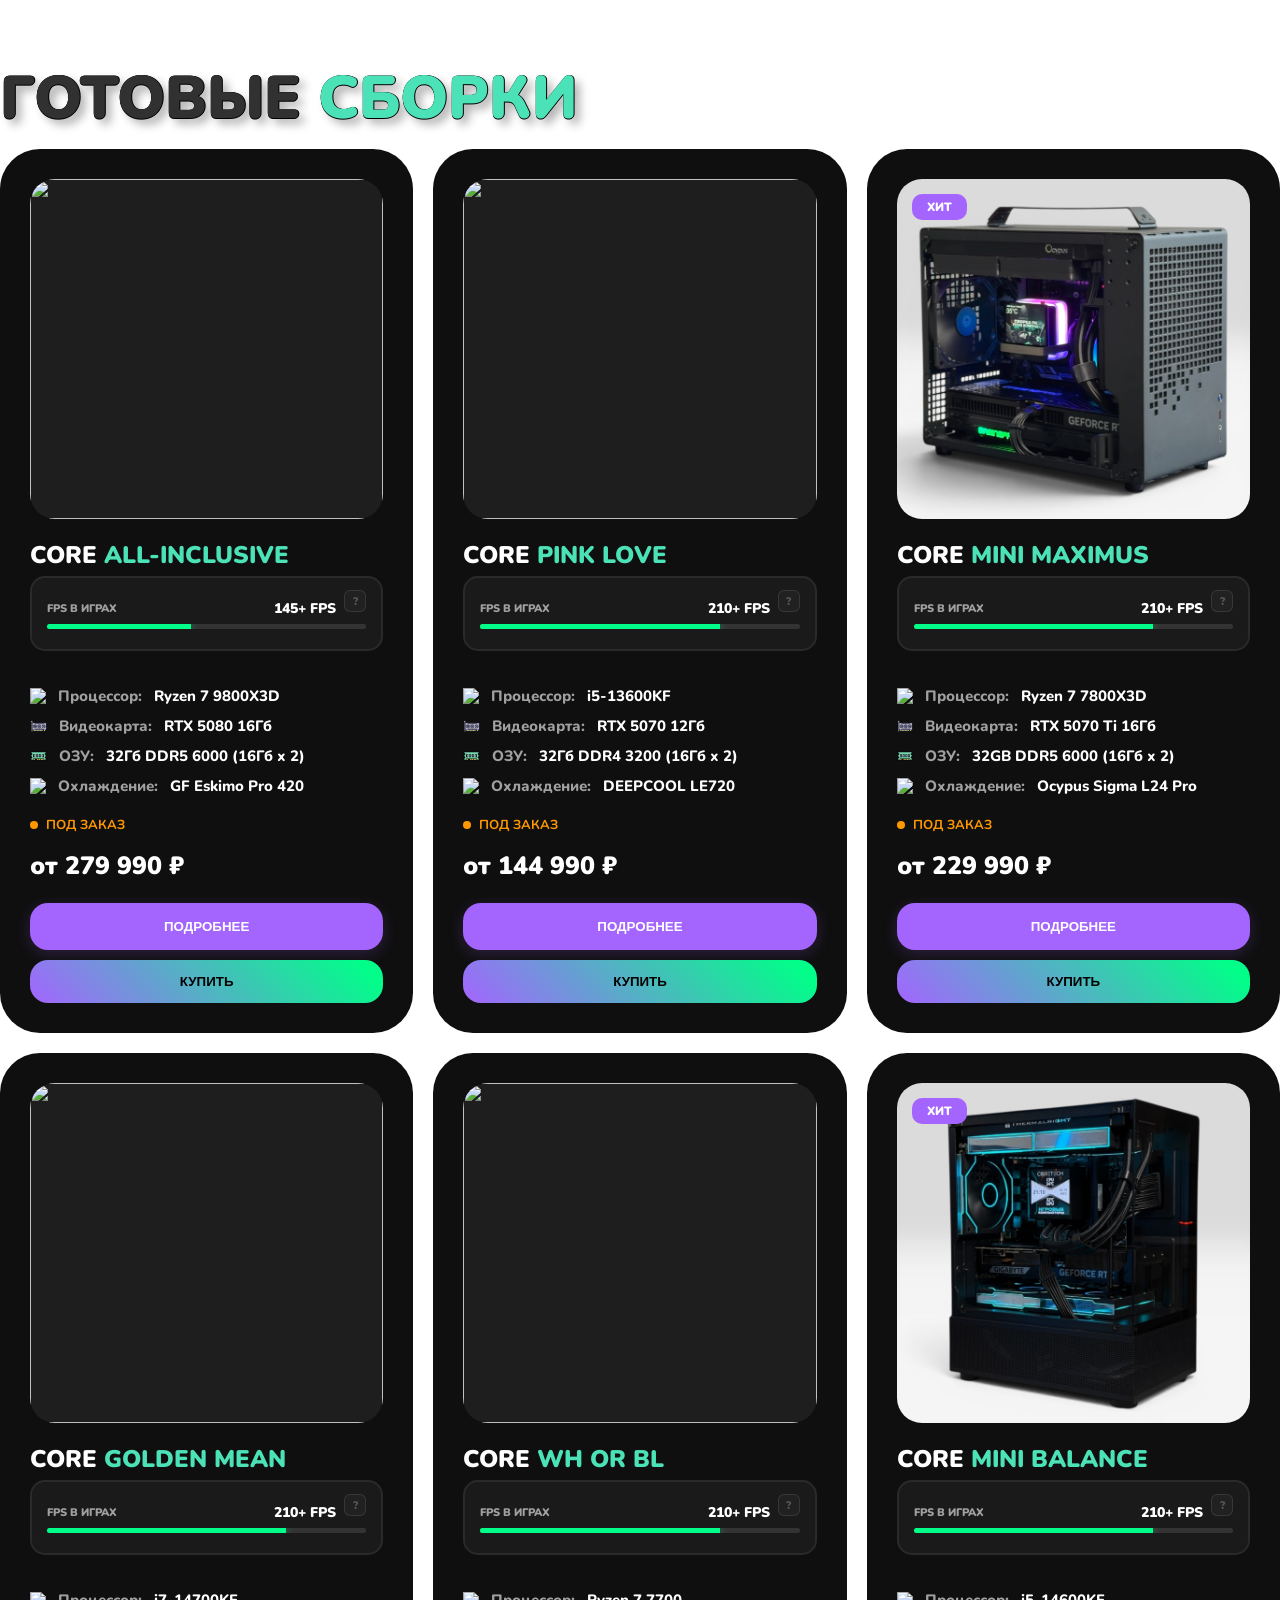
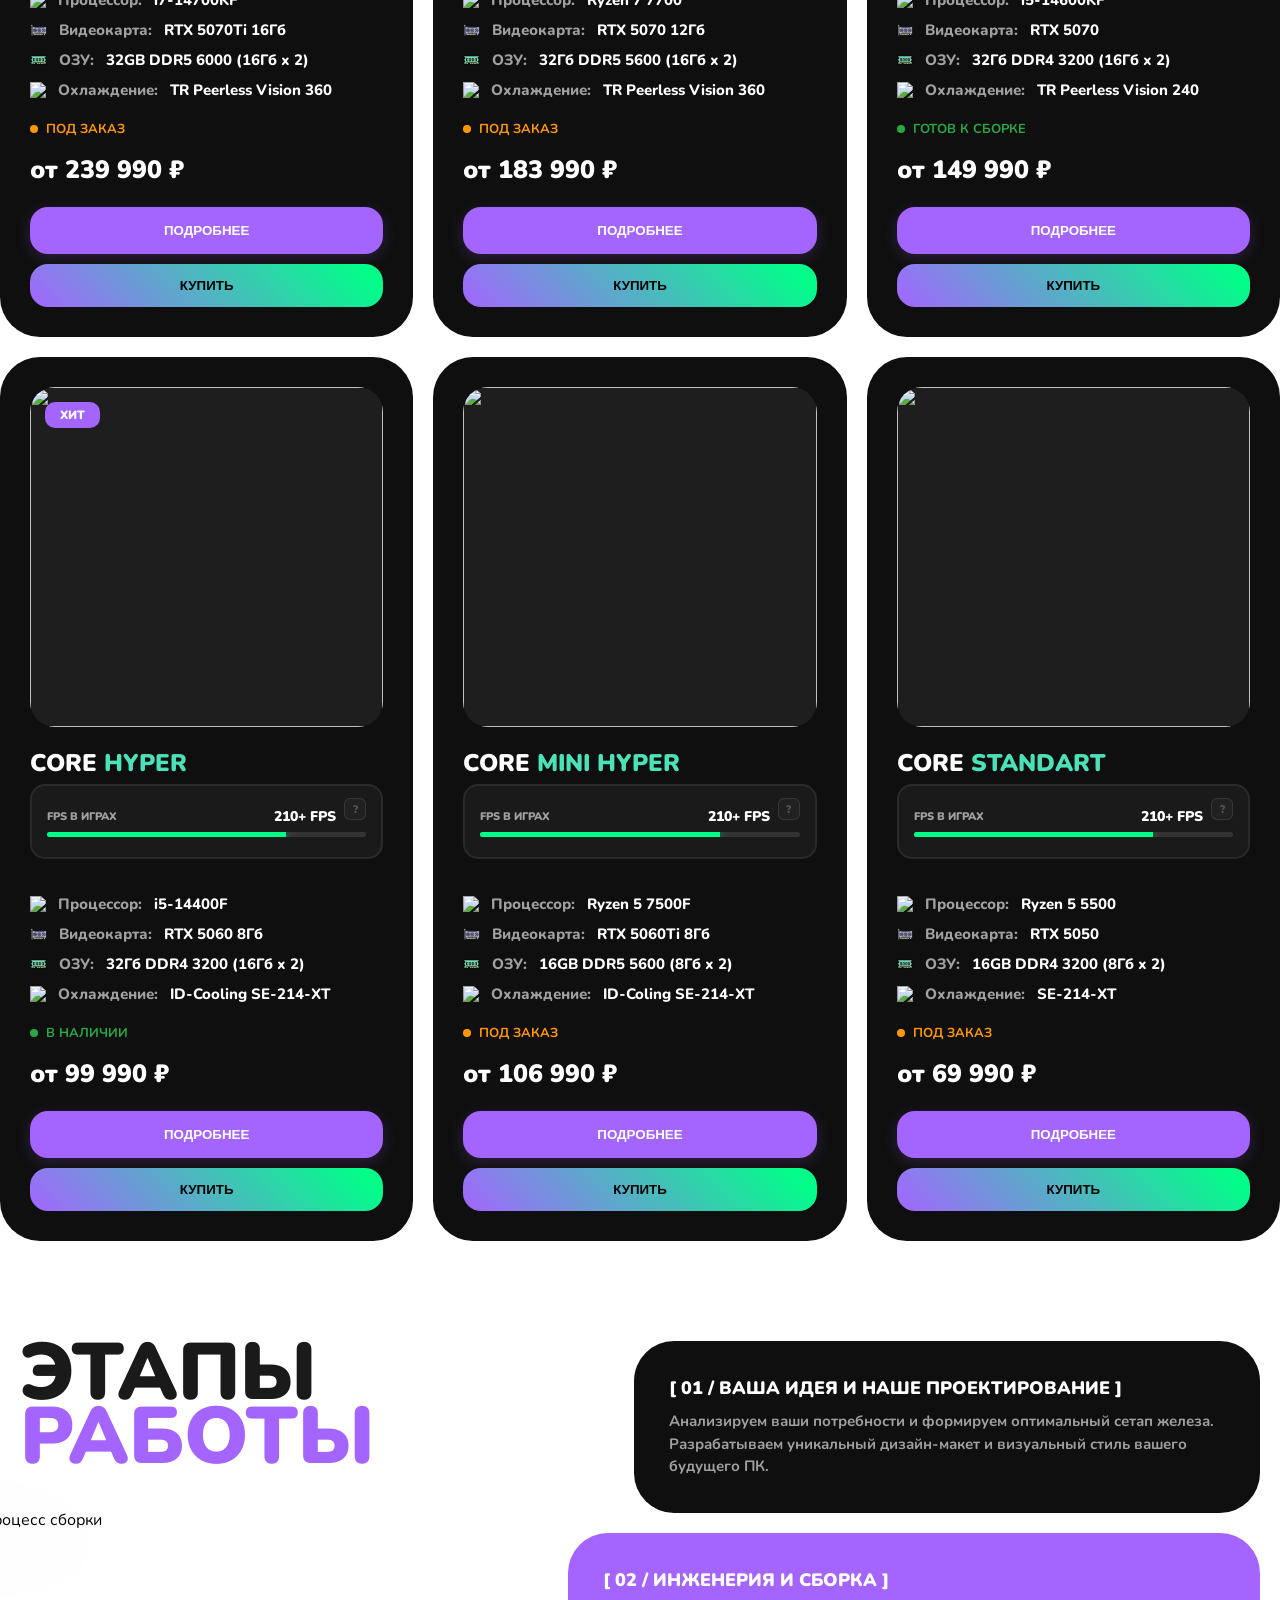
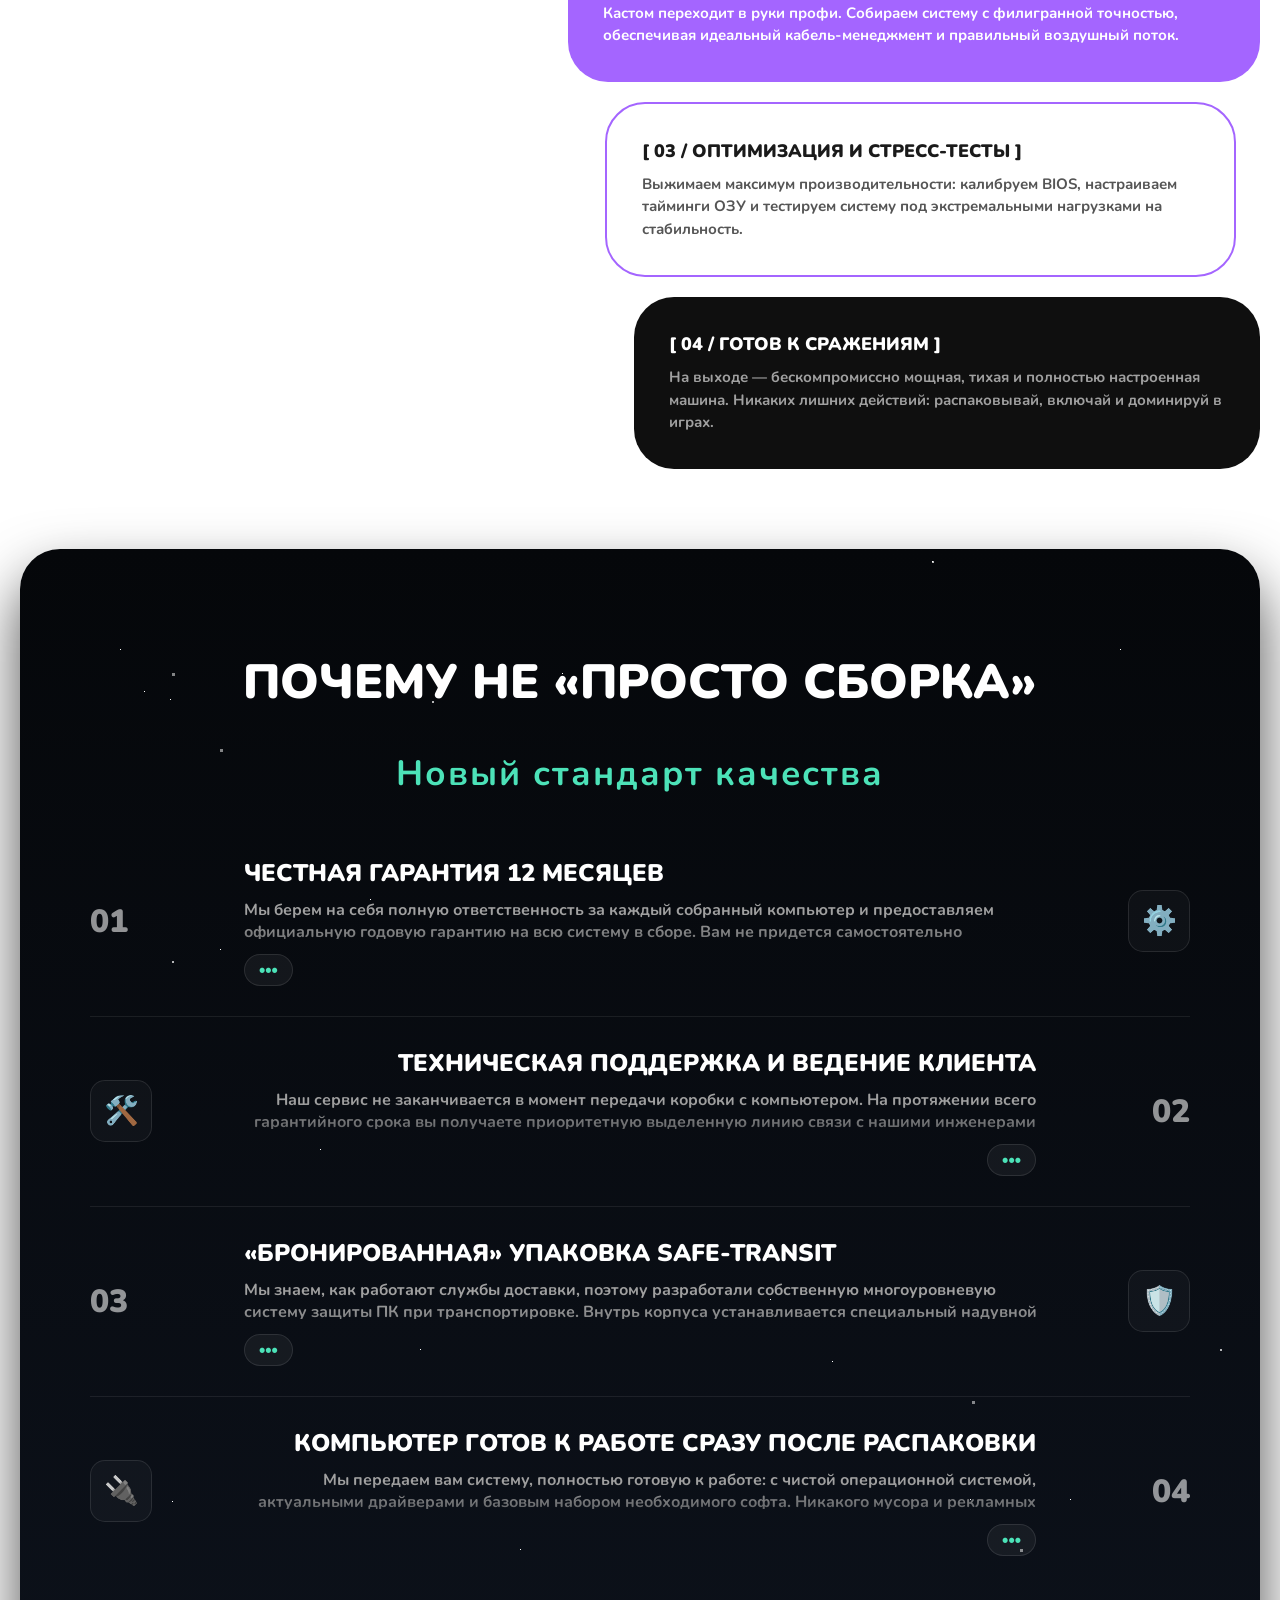
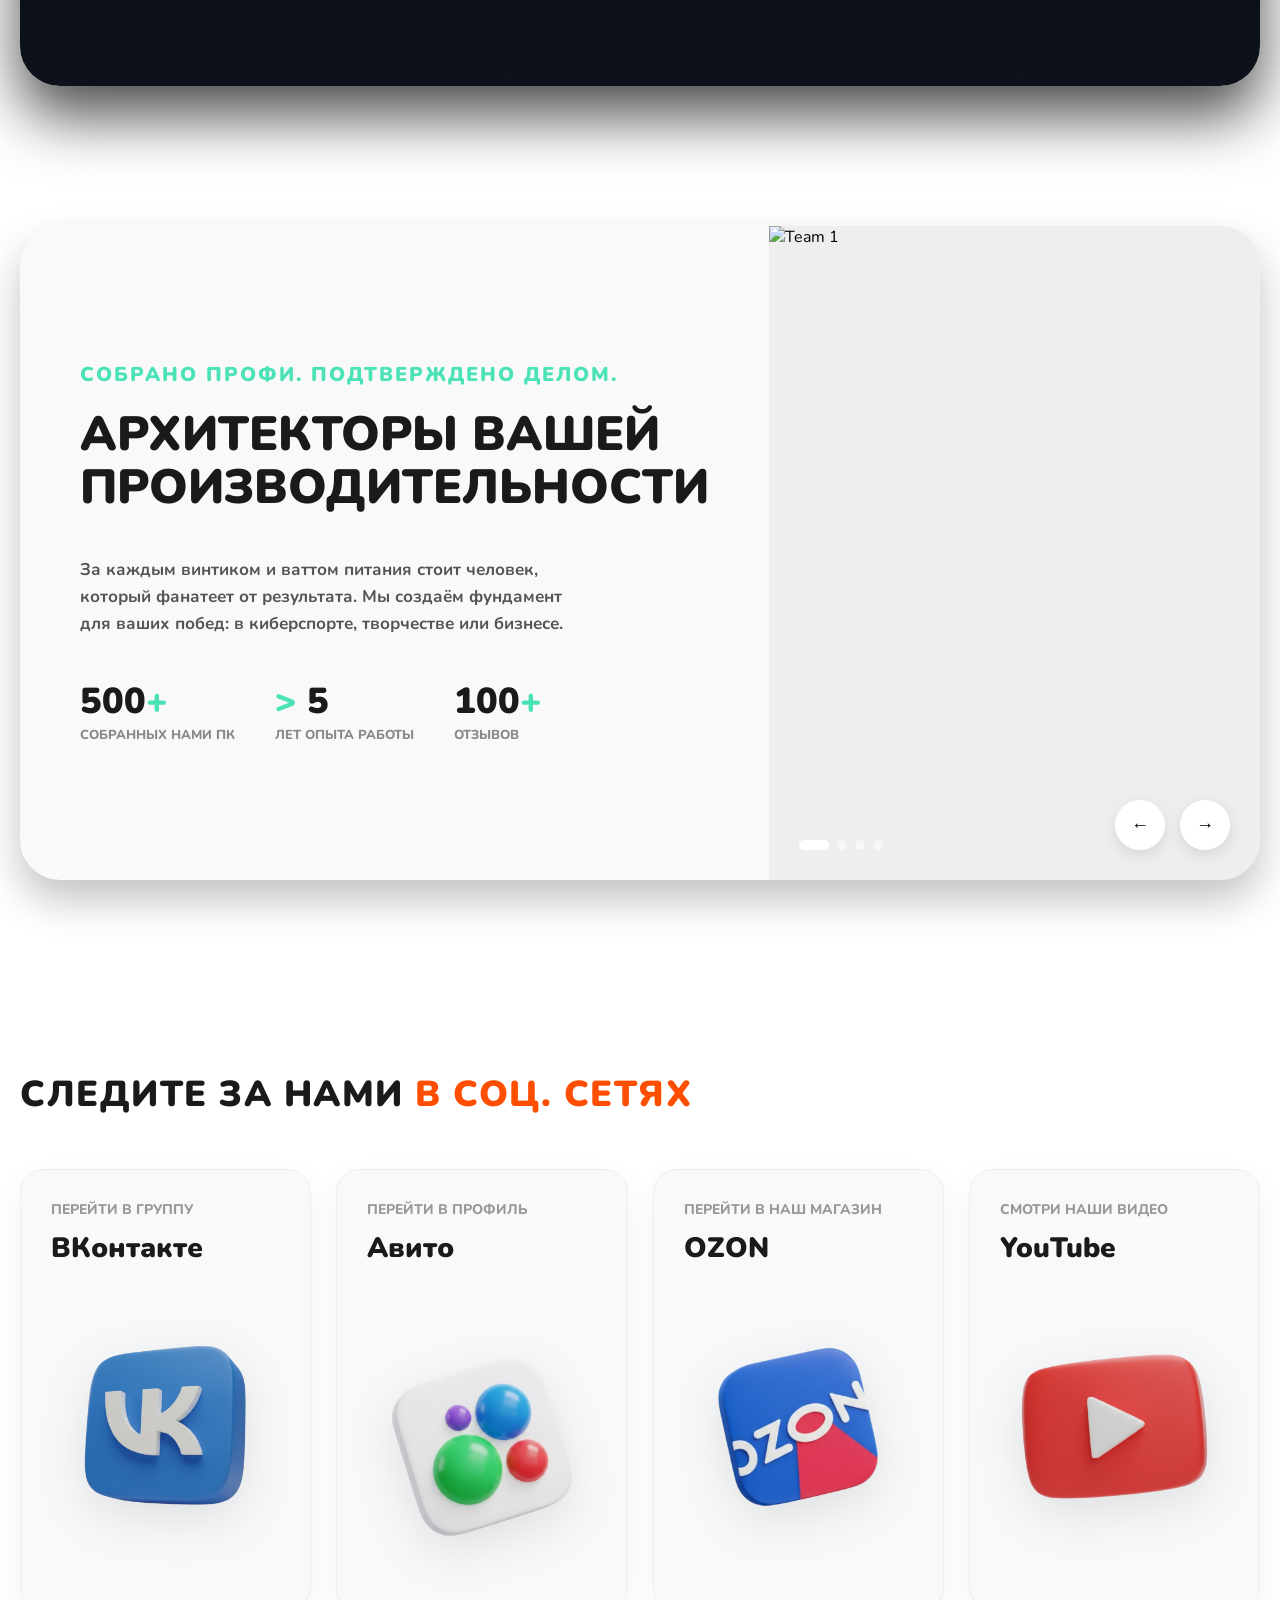
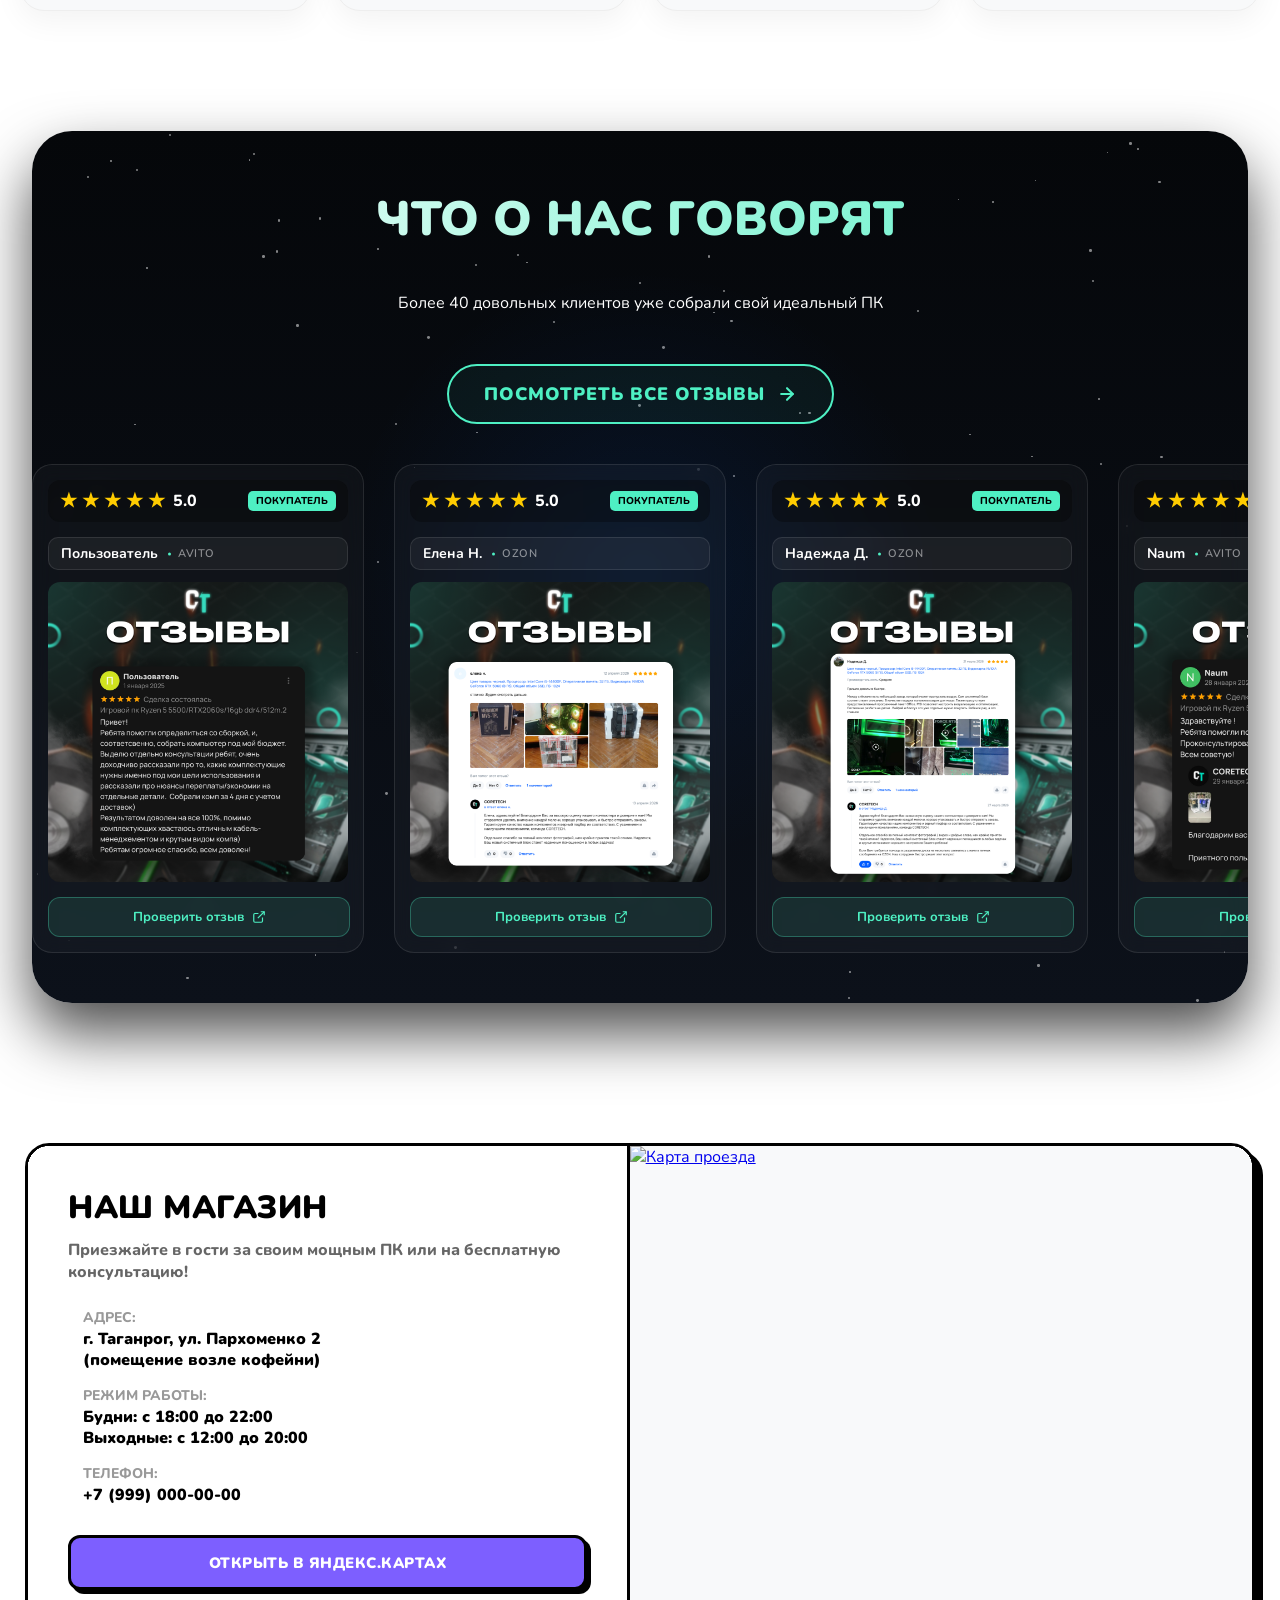
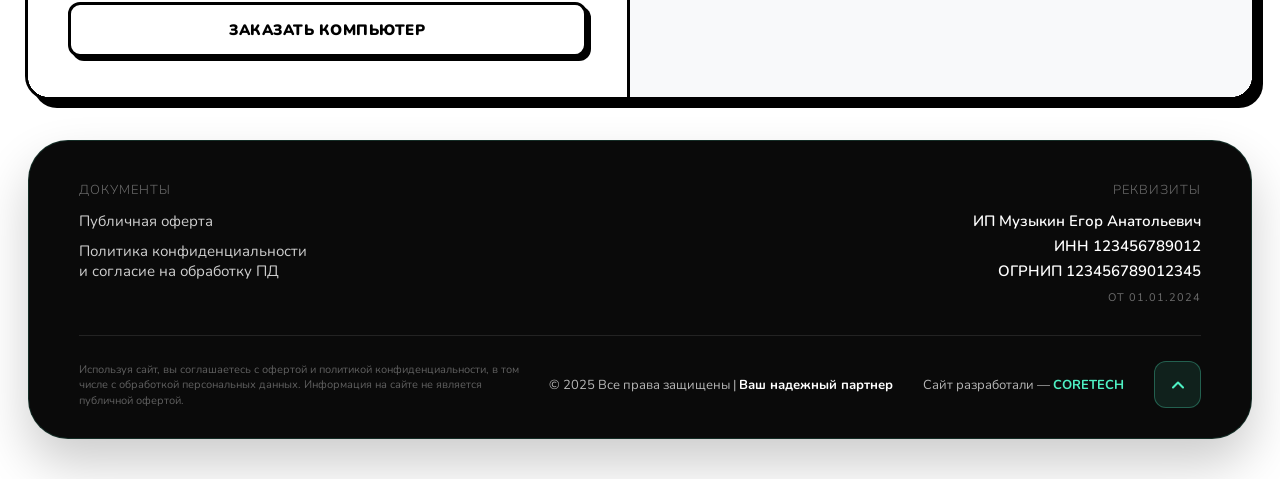
==== commit 77f4761b: "Рефакторинг проекта" ====
--- a/CORETECH_SITE/Web/Dev/Anton/index.html
+++ b/CORETECH_SITE/Web/Dev/Anton/index.html
@@ -2500,13 +2500,13 @@
                 <a href="#" class="g-action-btn">Напишите <br>нам в VK</a>
             </div>
 
-            <div style="display: flex; align-items: center; text-align: center; color: rgb(0, 0, 0); font-weight: 900; font-size: 12px; margin-bottom: 20px;">
+            <!-- <div style="display: flex; align-items: center; text-align: center; color: rgb(0, 0, 0); font-weight: 900; font-size: 12px; margin-bottom: 20px;">
                 <div style="flex: 1; border-bottom: 1px dashed rgba(255,255,255,0.15);"></div>
                 <span style="padding: 0 15px; letter-spacing: 2px;">ИЛИ ОТПРАВИТЬ ЗАЯВКУ СРАЗУ</span>
                 <div style="flex: 1; border-bottom: 1px dashed rgba(255,255,255,0.15);"></div>
-            </div>
-
-            <form id="gInlineBuyForm" style="display: flex; flex-direction: column; gap: 12px; width: 100%;">
+            </div> -->
+
+            <!-- <form id="gInlineBuyForm" style="display: flex; flex-direction: column; gap: 12px; width: 100%;">
                 <input type="text" class="core-modal-input" placeholder="ВАШЕ ИМЯ" required name="user_name">
                 <input type="tel" class="core-modal-input" placeholder="ВАШ ТЕЛЕФОН" required name="user_phone">
                 <textarea class="core-modal-textarea" placeholder="КОММЕНТАРИЙ К ЗАКАЗУ (НЕОБЯЗАТЕЛЬНО)" name="user_comment" rows="2"></textarea>
@@ -2514,7 +2514,7 @@
                 <button type="submit" class="g-action-btn" id="gSubmitInlineOrder" style="width: 100%; max-width: 100%; margin-top: 5px; background: #7d5fff; color: #fff; border: none; font-weight: bold;">
                     ОТПРАВИТЬ ЗАЯВКУ
                 </button>
-            </form>
+            </form> -->
         </div>
     </div>
 
@@ -2938,8 +2938,7 @@
             const nameArray = pc.name.split(' ');
             const mainName = nameArray[0] || '';
             const subName = nameArray.slice(1).join(' ') || '';
-            const titleHtml = subName ? `${mainName} <span>${subName}</span>` : mainName;
-                  //  <button class="g-btn-buy" onclick="gOpenBuy(this)">Купить</button>
+            const titleHtml = subName ? `${mainName} <span>${subName}</span>` : mainName;  
 
             const cardStructure = `
                 <div class="product-card">
@@ -2966,6 +2965,7 @@
                     <div class="product-price">${pc.price}</div>
                     
                     <button class="btn-card" onclick="openSpecsModal(this, ${specsDataStr})">Подробнее</button>
+                    <button class="g-btn-buy" onclick="gOpenBuy(this)">Купить</button>
                 </div>
             `;
             
